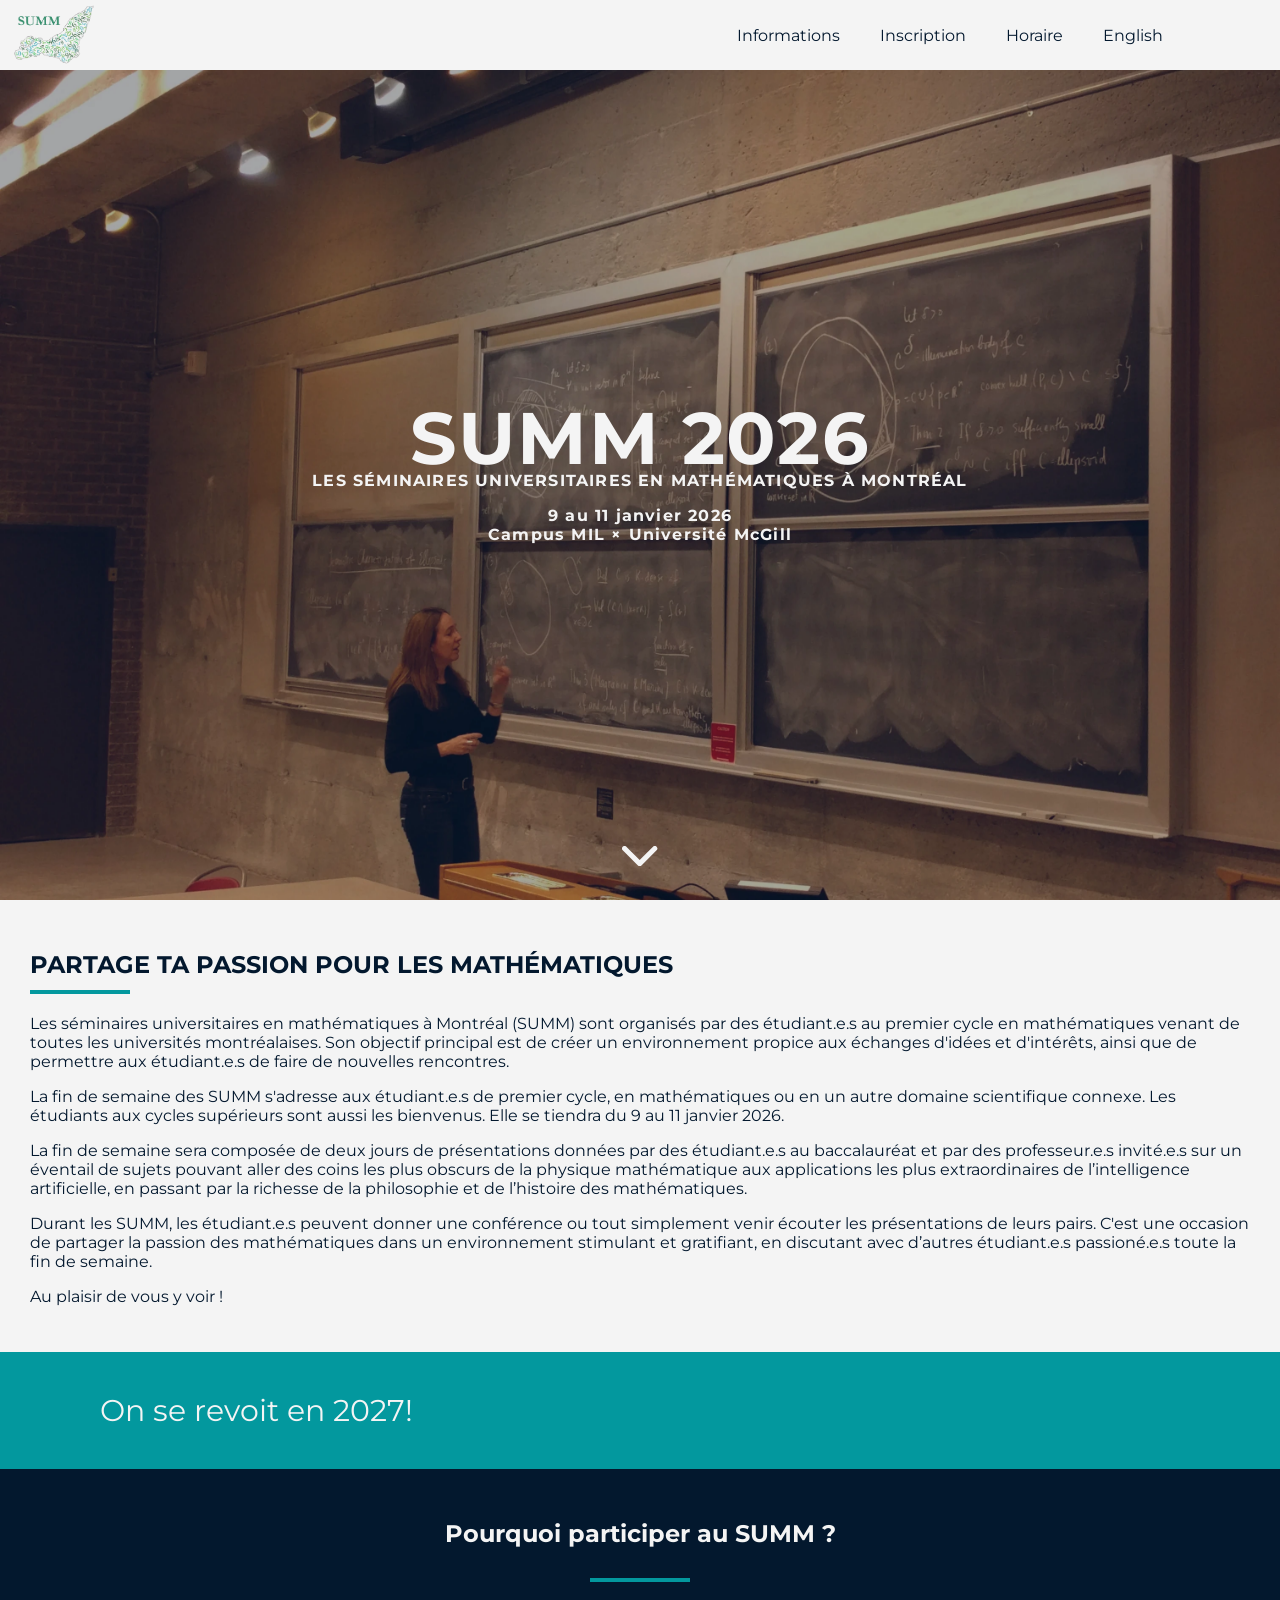
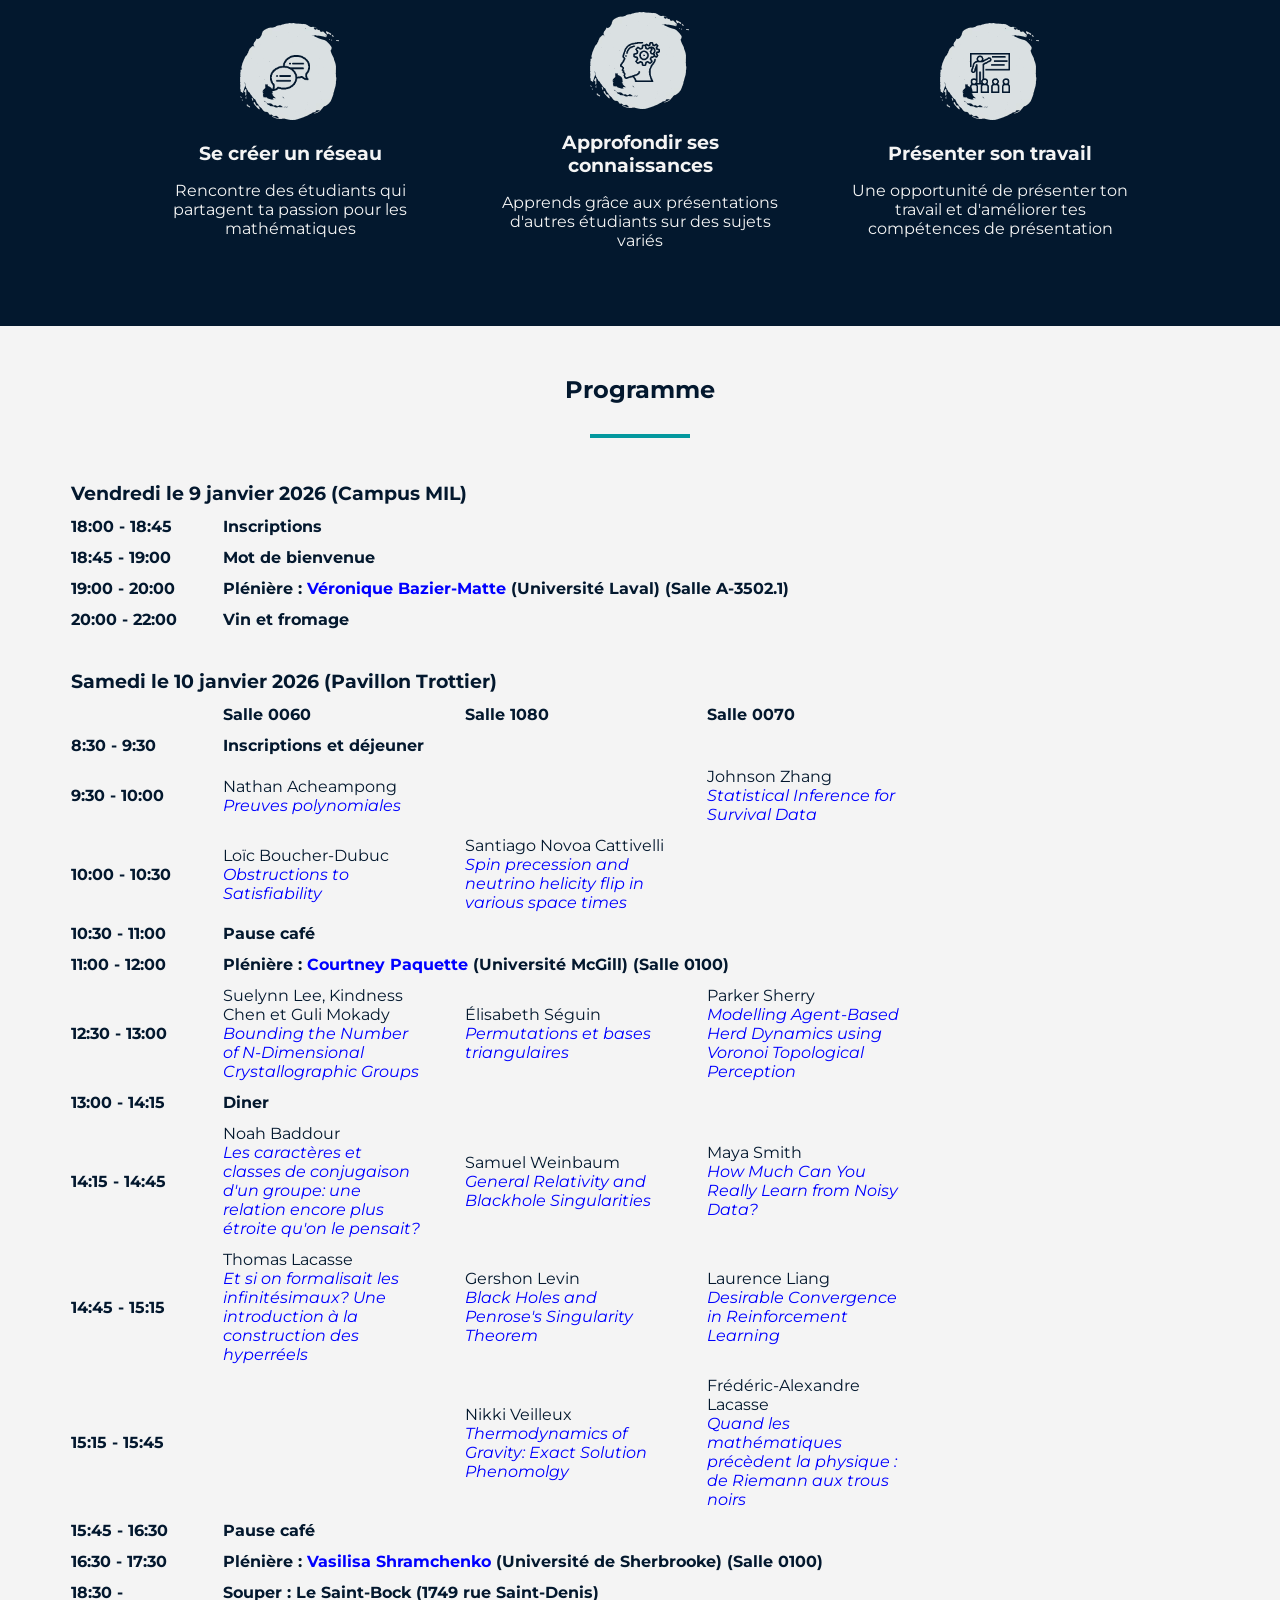
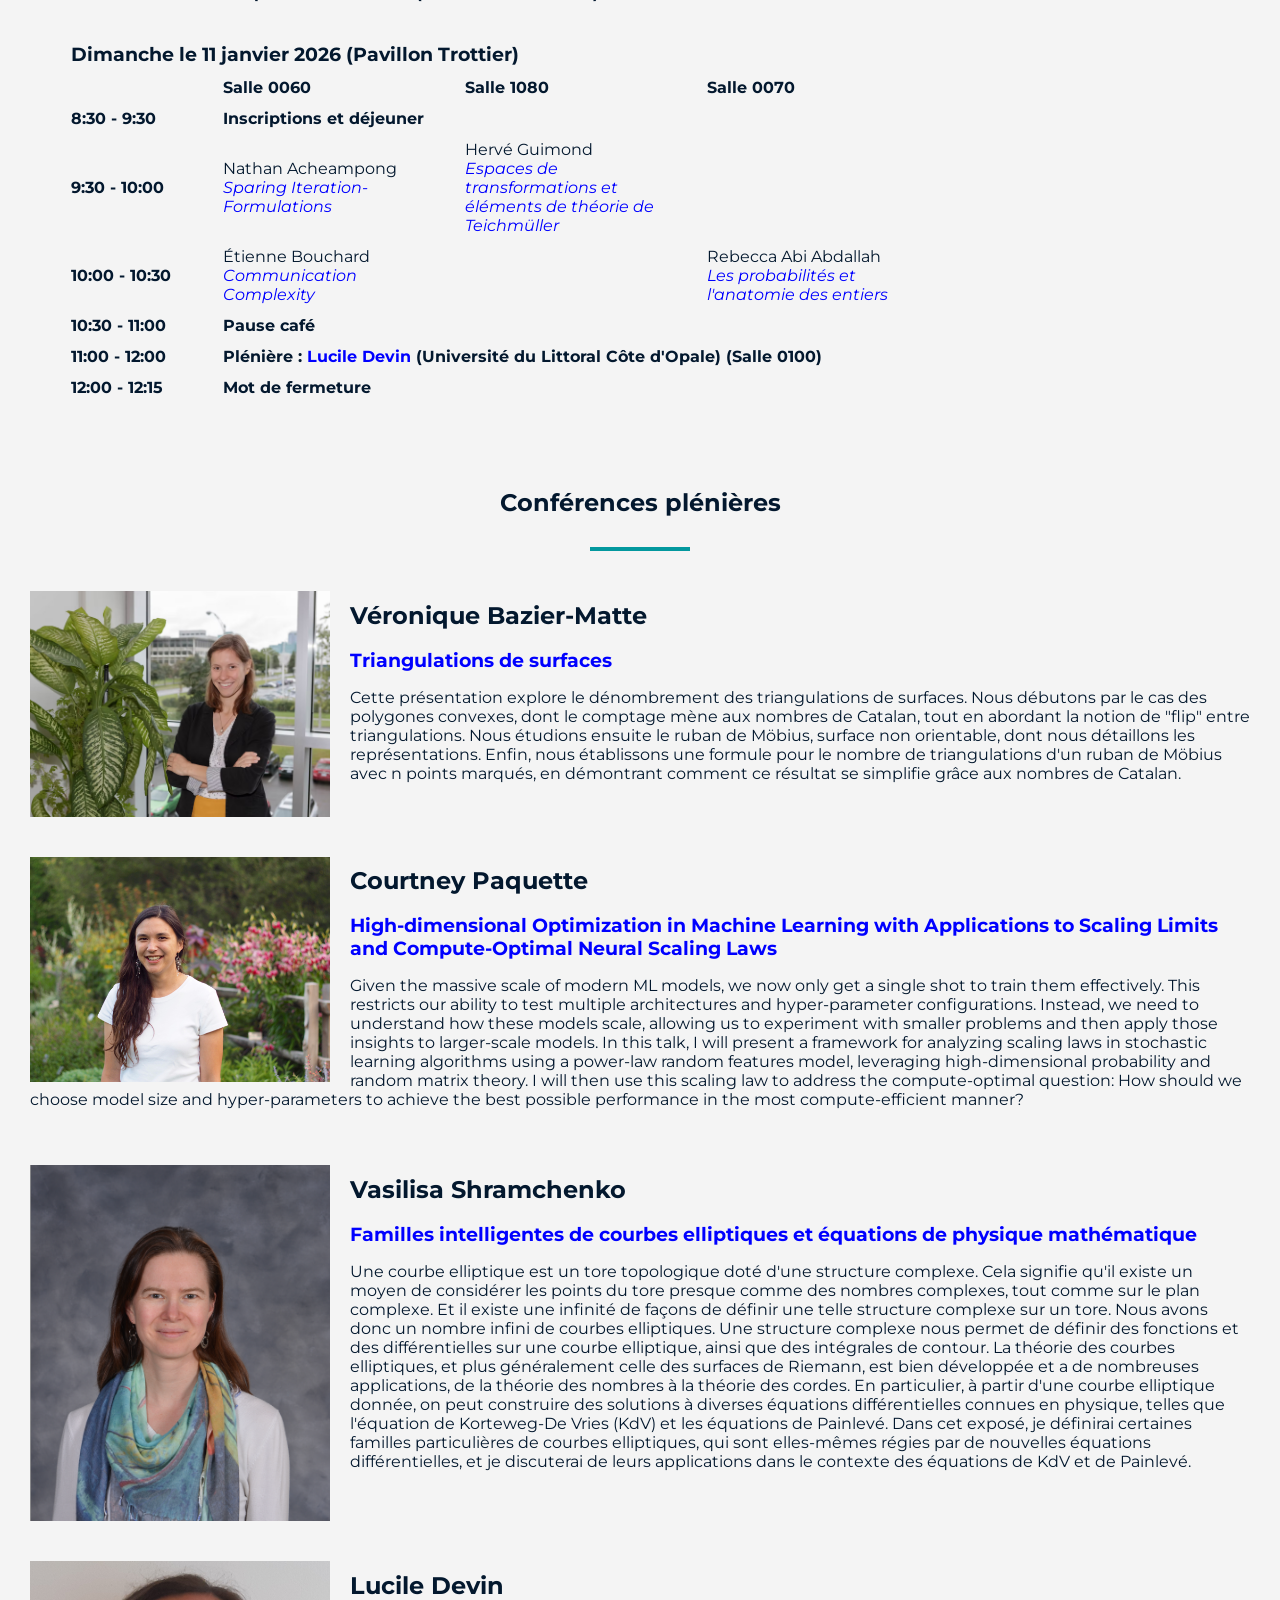
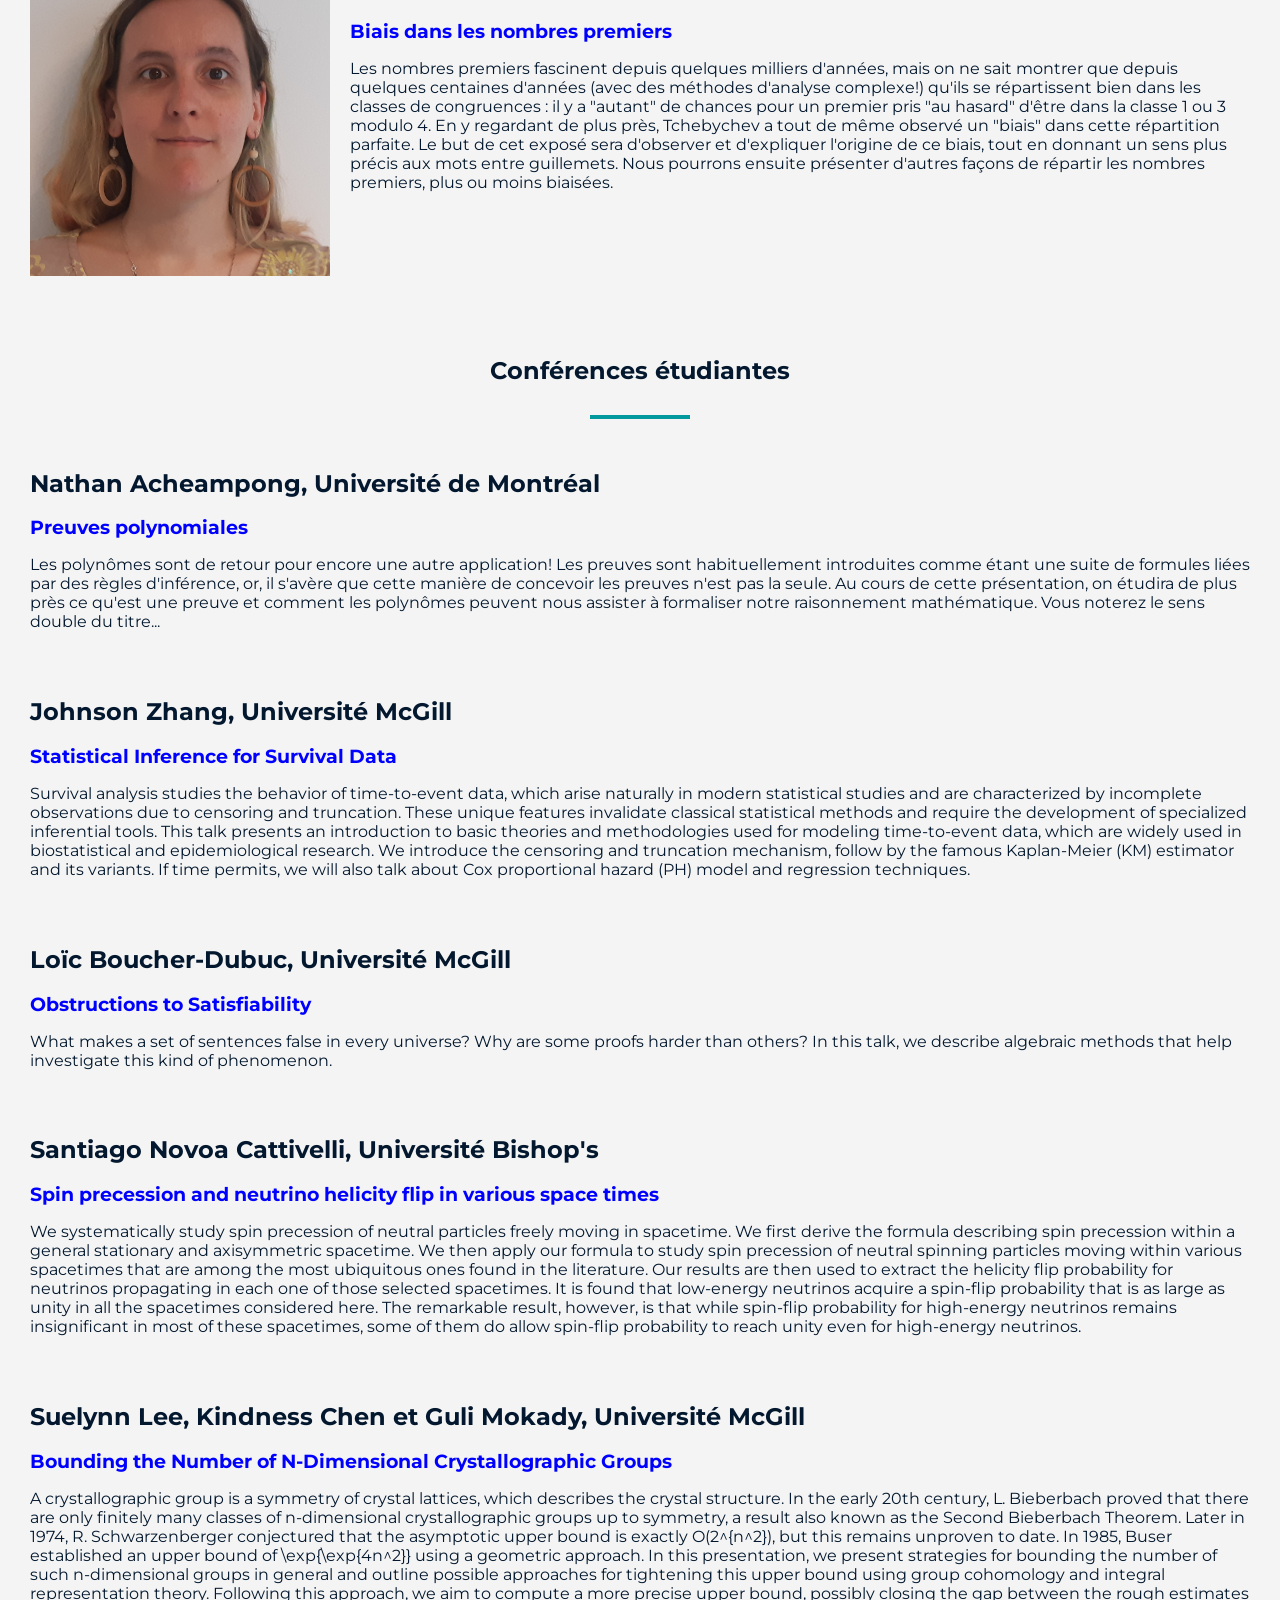
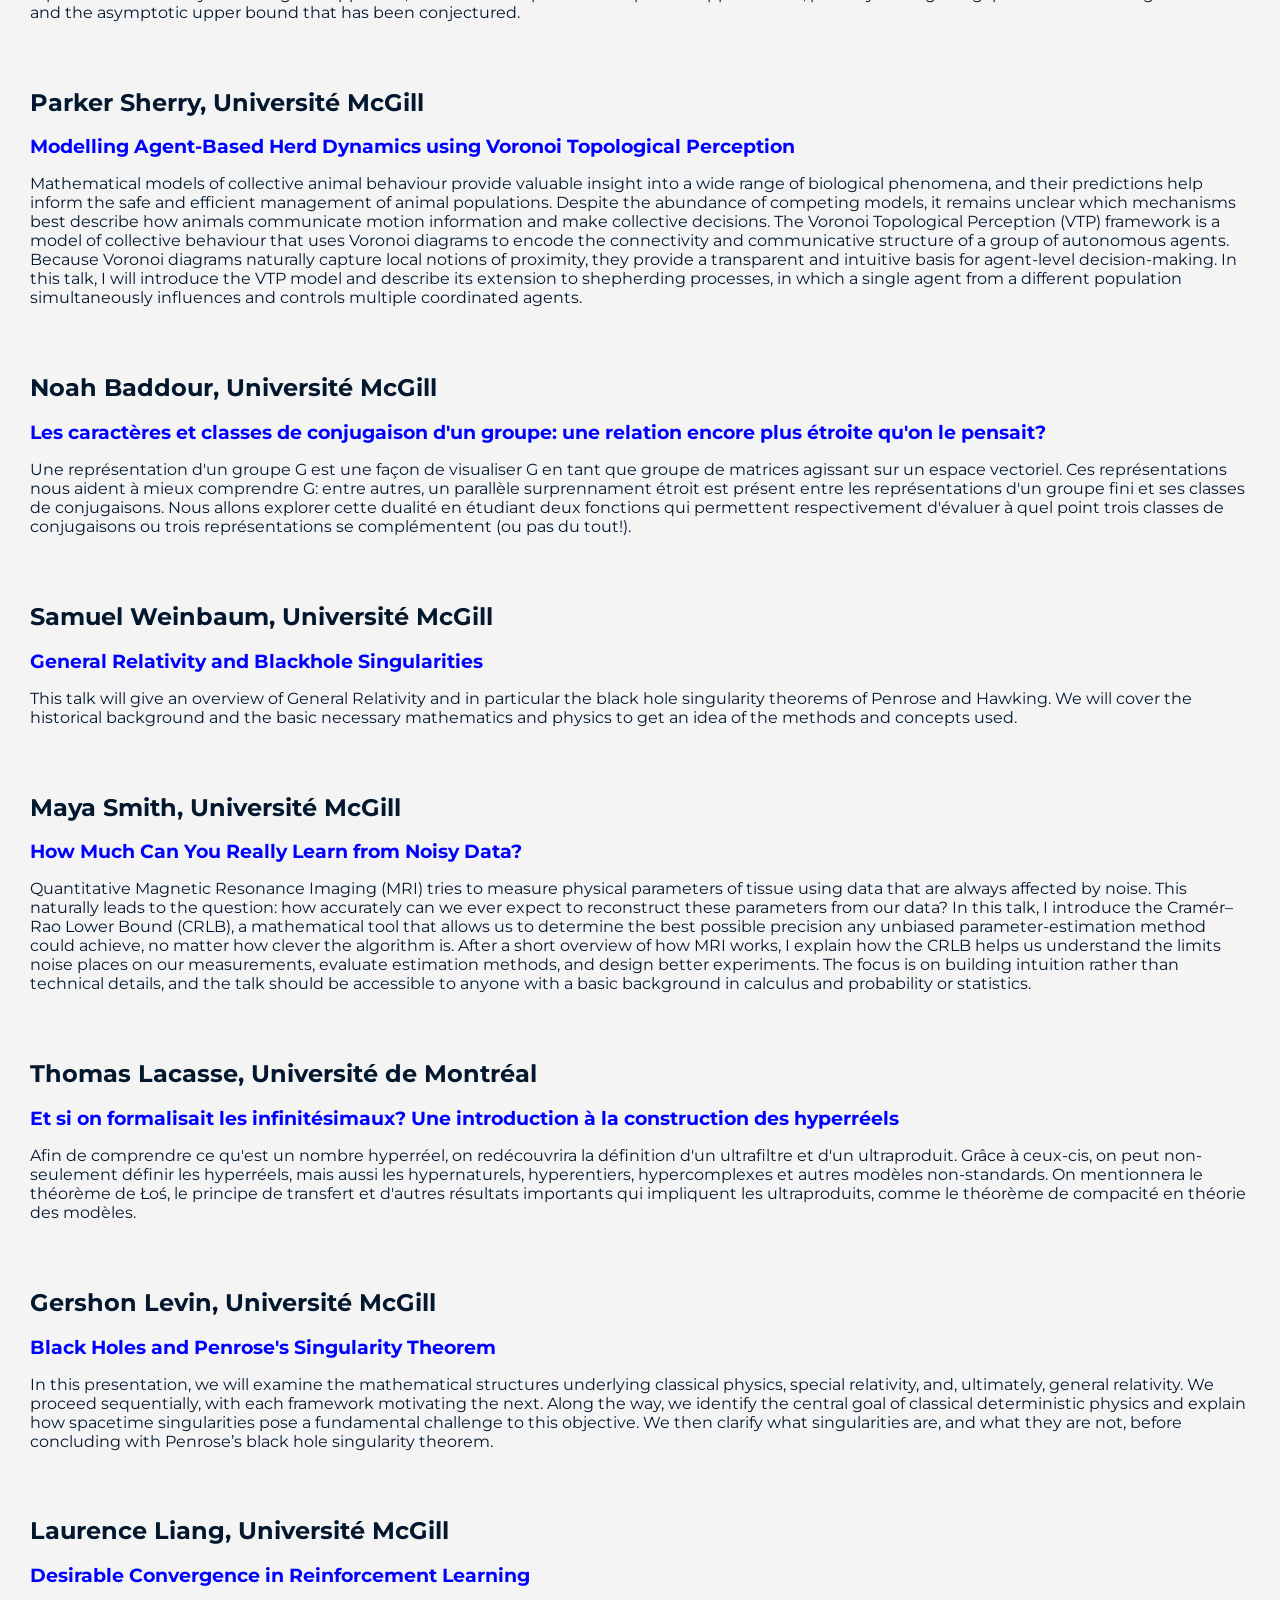
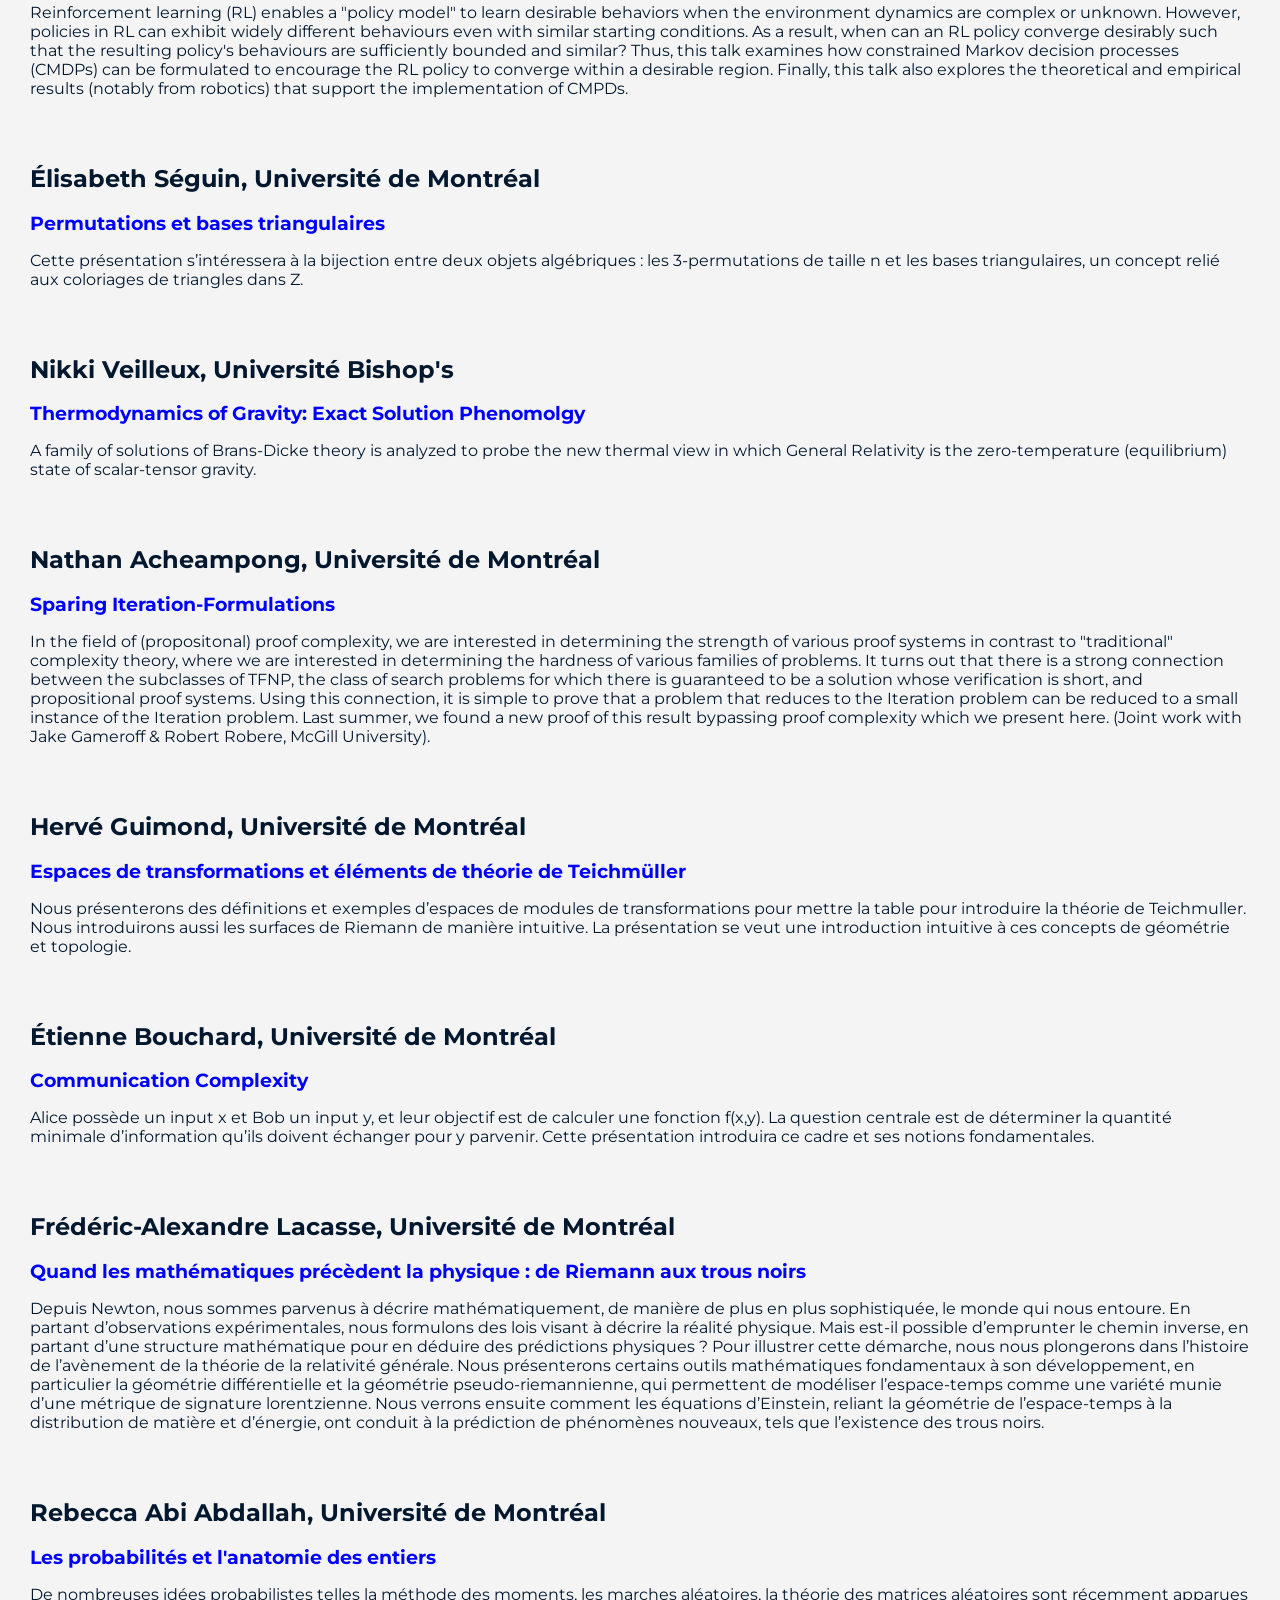
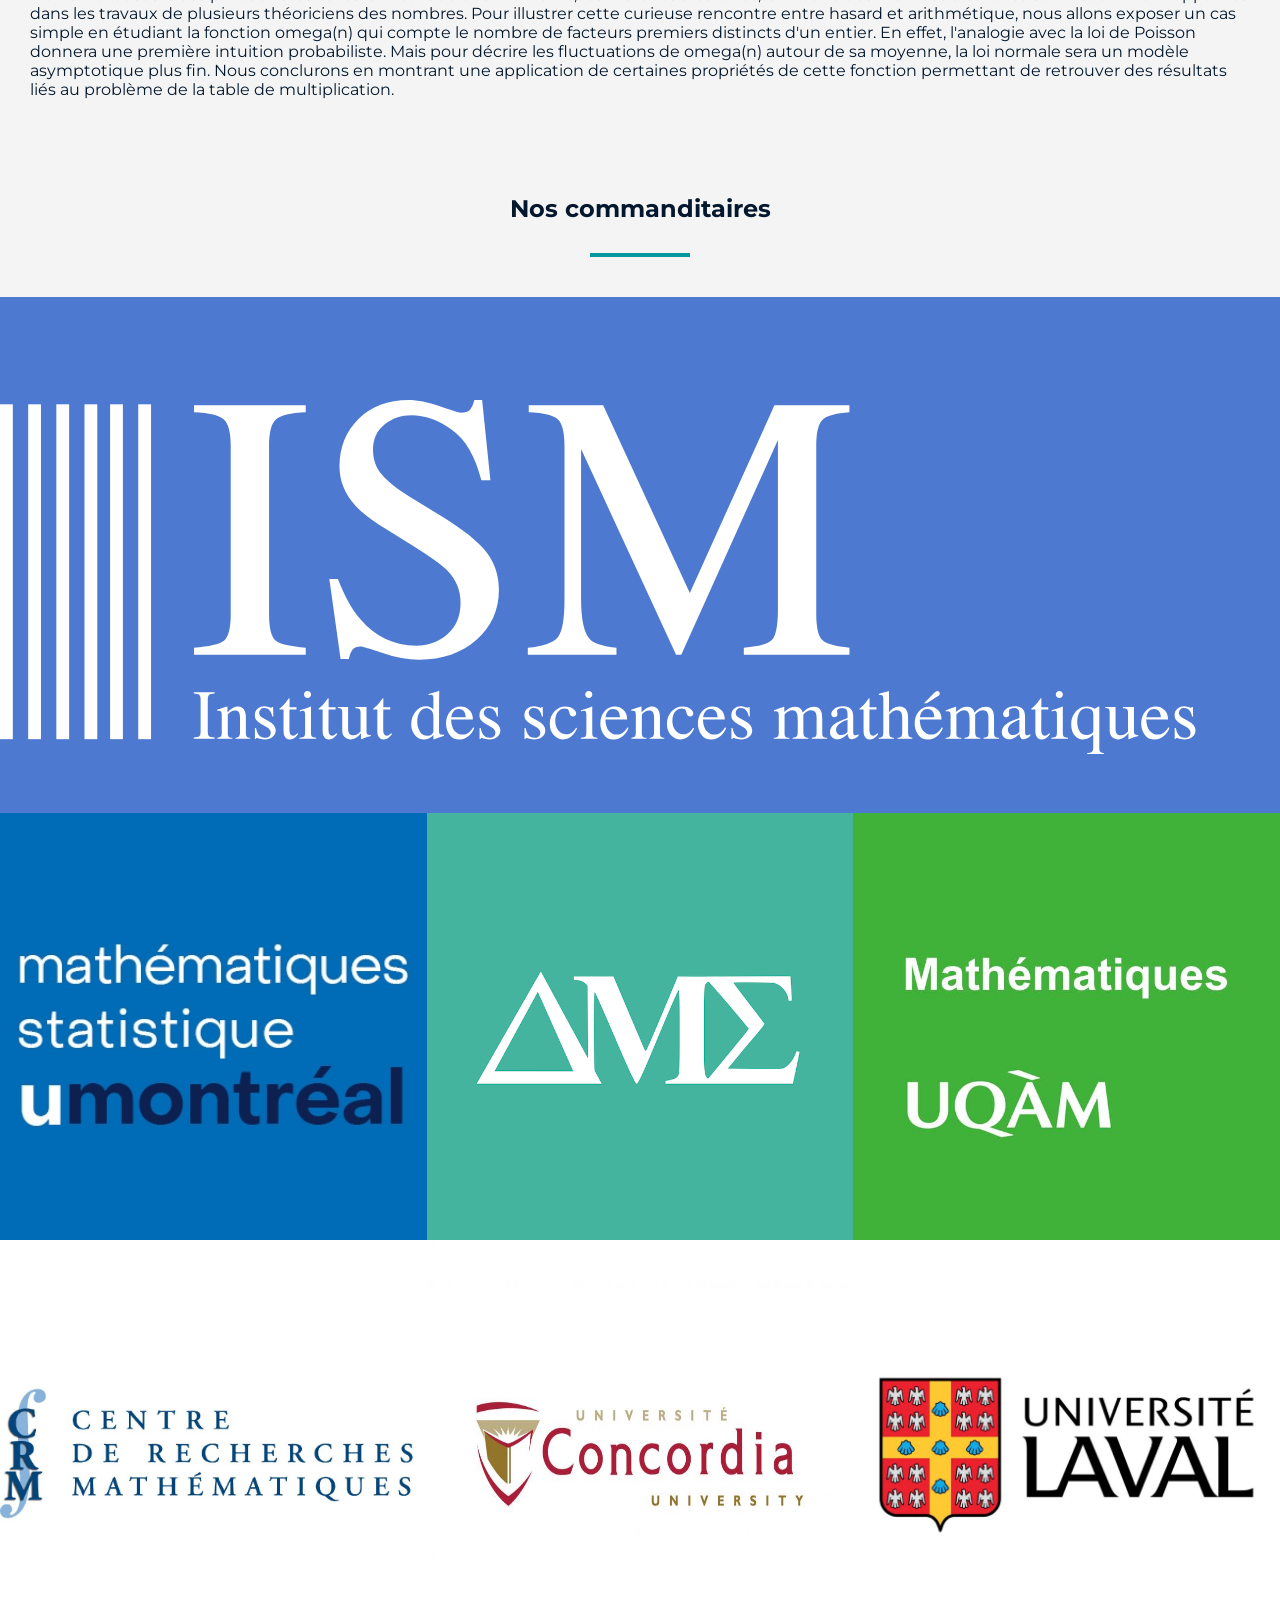
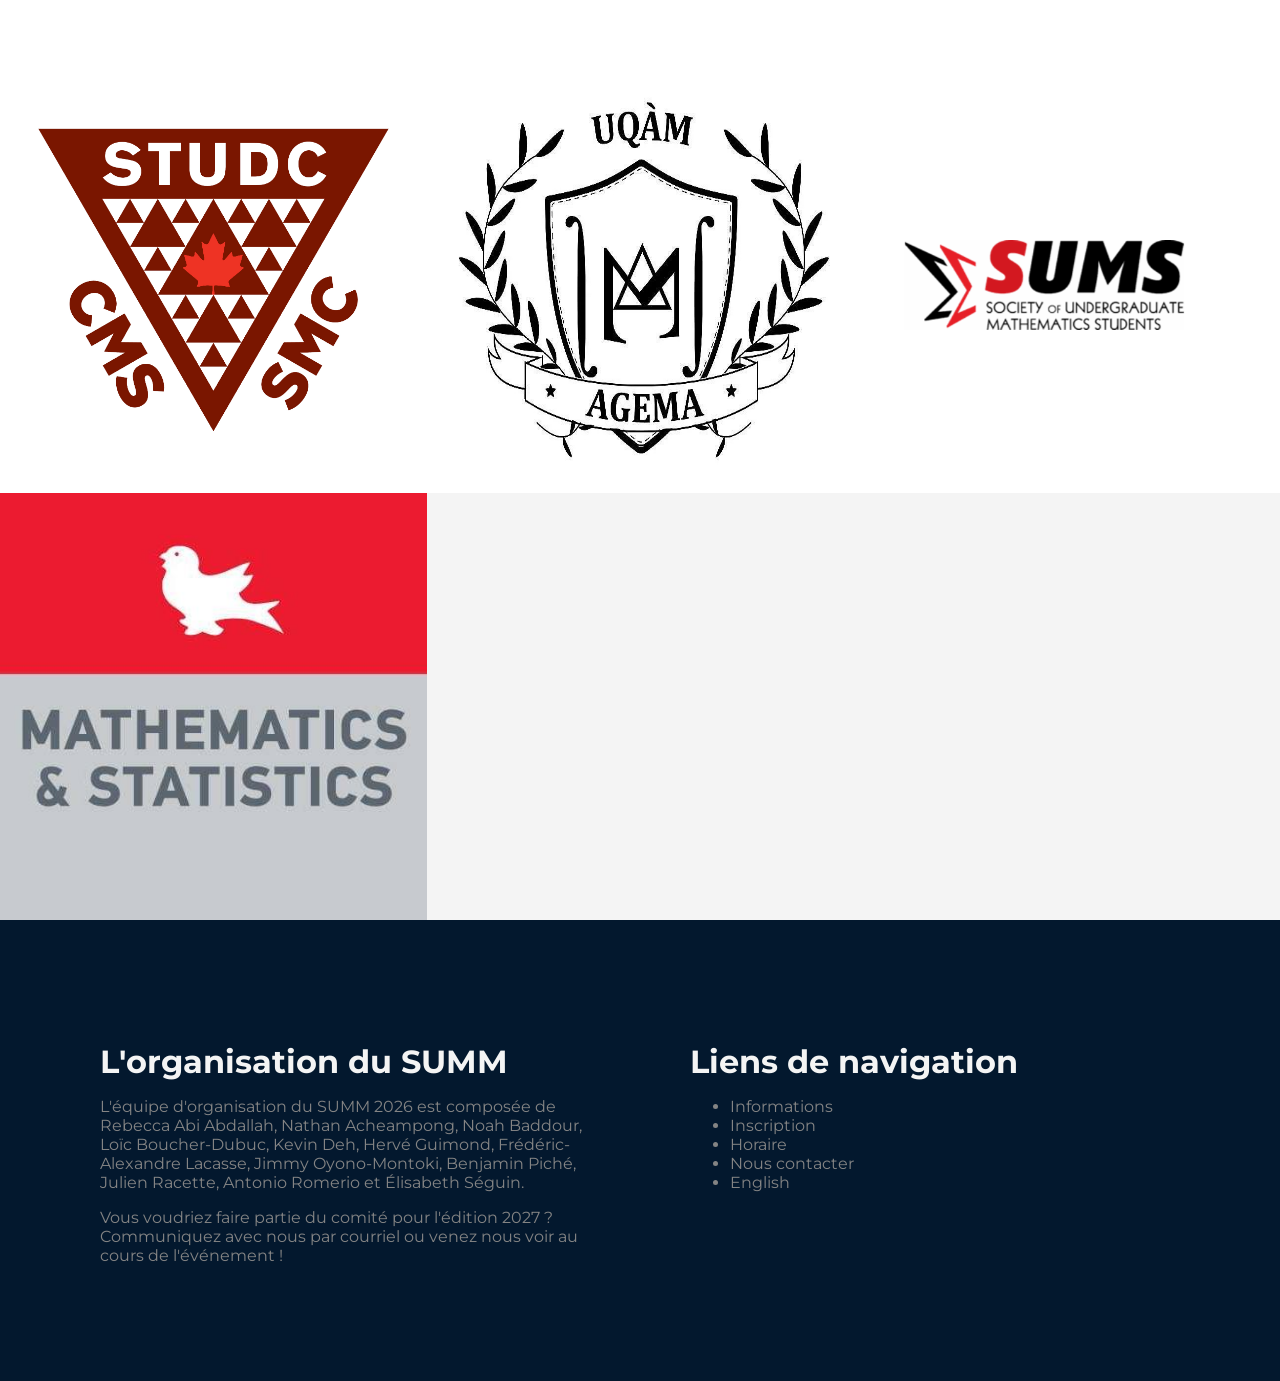
==== index.html @ 95d114aa "Update index.html" ====
<!DOCTYPE html>
<html lang="fr-CA">
  <head>
    <meta charset="utf-8">
    <link rel="stylesheet" href="css/normalize.css"/>
    <link rel="stylesheet" href="css/style.css"/>
    <title>SUMM 2026</title>
  </head>
  <body>
    <header class="flex flex-justify-end">
      <img id="logo" src="img/logo.webp">
      <nav class="flex flex-align-center flex-justify-center flex-1">
	<a href="#what">Informations</a>
        <a href="#reg">Inscription</a>
        <a href="#program">Horaire</a>
        <a href="en/index.html">English</a>
      </nav>
    </header>
    <main>
      <section id="hero" class="flex flex-col flex-justify-end align-center">
        <div class="flex flex-col flex-justify-center flex-grow-1">
          <h1 class="ft-huge mg-r-med mg-l-med">SUMM 2026</h1>
          <p class="subtitle allcaps mg-t-0 mg-r-med mg-l-med">
            Les séminaires universitaires en mathématiques à Montréal
          </p>
          <p class="mg-b-0">9 au 11 janvier 2026</p>
          <p class="mg-t-0">Campus MIL × Université McGill</p>
        </div>
        <a href="#what">
          <svg xmlns="http://www.w3.org/2000/svg"
            class="mg-b-med"
            width="35.317"
            height="20.193"
            viewBox="0 0 35.317 20.193">
            <path
              d="M23.852,25.352,37.206,11.988
              a2.513,2.513,0,0,1,3.565,0,2.545,2.545,0,0,1,0,3.575L25.64,30.7
              a2.519,2.519,0,0,1-3.48.074L6.924,15.573A2.524,2.524,0,0,1,10.488,12Z"
              transform="translate(-6.188 -11.246)"
              fill="#f4f4f4"/>
          </svg>
        </a>
      </section>
      <section id="what">
        <h2 class="allcaps">Partage ta passion pour les mathématiques</h2>
        <span class="title-decoration"></span>
        <div>
          <img class="float-l" src="">
          <p>

	    Les séminaires universitaires en mathématiques à Montréal (SUMM)
	    sont organisés par des étudiant.e.s au premier cycle en
	    mathématiques venant de toutes les universités montréalaises. Son
	    objectif principal est de créer un environnement propice aux
	    échanges d'idées et d'intérêts, ainsi que de permettre aux
	    étudiant.e.s de faire de nouvelles rencontres.

          </p>
          <p>

            La fin de semaine des SUMM s'adresse aux étudiant.e.s de premier
            cycle, en mathématiques ou en un autre domaine scientifique connexe.
	    Les étudiants aux cycles supérieurs sont aussi les bienvenus.
            Elle se tiendra du 9 au 11 janvier 2026.

          </p>
          <p>

            La fin de semaine sera composée de deux jours de
            présentations données par des étudiant.e.s au baccalauréat et par des
            professeur.e.s invité.e.s sur un éventail de sujets pouvant aller des
            coins les plus obscurs de la physique mathématique aux applications
            les plus extraordinaires de l’intelligence artificielle, en passant
            par la richesse de la philosophie et de l’histoire des mathématiques.

          </p>
          <p>
            Durant les SUMM, les étudiant.e.s peuvent donner une conférence ou
            tout simplement venir écouter les présentations de leurs pairs. C'est
            une occasion de partager la passion des mathématiques dans un
            environnement stimulant et gratifiant, en discutant avec d’autres
            étudiant.e.s passioné.e.s toute la fin de semaine.
          </p>
          <p>
            Au plaisir de vous y voir&nbsp;!
          </p>

	<!-- <div class="talkhead mg-t-med">
		<img src="img/udem_mil.jpg" 
     	alt="Une image du campus MIL"
			<div>
				<h2>Comment se rendre au Campus MIL à partir de la station Acadie:</h2>
				<p>Directions sous peu</p>
			</div>
		<img src="img/dirAcadie_MIL.png" 
     	alt="Une image du campus MIL"
		</div> -->

	<!-- <div class="talkhead mg-t-med">
		<img src="img/McGill_Trottier.png" 
     	alt="Une image du pavillon Trottier"
			<div>
				<h2>Comment se rendre au pavillon Trottier:</h2>
				<p>Directions sous peu</p>
			</div>
		</div> -->
			
	<!-- <h2>Comment se rendre au Campus MIL à partir de la station Acadie:</h2>
	<br>
	<img src="img/udem_mil.jpg" 
     alt="Une image du campus MIL" 
     style="display: block; margin: 20px auto; width: 80%; max-width: 400px; height: auto;">
	<img src="img/dirAcadie_MIL.png" 
     alt="Une image du campus MIL" 
     style="display: block; margin: 20px auto; width: 80%; max-width: 400px; height: auto;"> -->

	<!-- <h2>Comment se rendre au Campus MIL à partir de la station Acadie:</h2>
	<div class="directions-row">
  		<img src="img/dirAcadie_MIL.png" alt="Directions vers le campus MIL">
		<img src="img/udem_mil.jpg" alt="Une image du campus MIL">
	</div>
			<p>Le pavillon A est celui à votre droite. L'entrée est à l'autre extrémité de la passerelle.</p>
			<p>La salle A-3502.1 est au troisième étage. Prenez l'escalier à gauche au fond du couloir d'entrée.</p> -->
	<!-- <h2>Comment se rendre au pavillon Trottier à partir de la station McGill:</h2>
	<div class="directions-row">
		<img src="img/dirMcGill_Trottier.png" alt="Une image du campus MIL">
 		<img src="img/McGill_Trottier.png" alt="Directions vers le campus MIL">
	</div>
			<p>À partir de la station de métro: Suivre les indications vers la sortie Robert-Bourassa (un panneau est près du Second Cup) et prendre la sortie Robert-Bourassa/Président-Kennedy. Sortir par la porte Président-Kenndy et marcher dans la même direction - le pavillon sera à votre gauche.</p>
			<p>À partir de la station REM: Suivre les indications vers le métro et se référer aux instructions ci-dessus.</p>
			<p>Les salles 0060, 0070 et 0100 sont au sous-sol et la salle 1080 est au premier étage.</p> -->
		
        </div>
      </section>
      <div class="cta mg-none pd-r-huge pd-l-huge pd-b-big pd-t-big" id="reg">
        <p class="light-color mg-none">On se revoit en 2027!</p>
        <div>
          <!-- <a class="mg-r-med" target="blank" href="">
            S'inscrire en tant que conférencier.ière
          </a> -->
          <!-- <a target="blank" href="https://www.zeffy.com/fr-CA/ticketing/summ--2026">
            S'inscrire en tant que participant.e
          </a> -->
        </div>
      </div>
      <section class="flex flex-col flex-align-center" id="why">
        <h2>Pourquoi participer au SUMM&nbsp;?</h2>
        <span class="title-decoration mg-t-med mg-b-med"></span>
        <div class="mg-b-med flex flex-grow-1 flex-align-center flex-gap-med flex-wrap flex-justify-center">
          <div class="pastille">
            <div class="pastille-icon-container">
              <img class="pastille-icon" src="img/icon-conversation.png">
            </div>
            <h3>Se créer un réseau</h3>
            <p>
              Rencontre des étudiants qui partagent ta passion pour les
              mathématiques
            </p>
          </div>
          <div class="pastille">
            <div class="pastille-icon-container">
              <img class="pastille-icon" src="img/icon-thinking.png">
            </div>
            <h3>Approfondir ses connaissances</h3>
            <p>
              Apprends grâce aux présentations d'autres étudiants sur des sujets
              variés
            </p>
          </div>
          <div class="pastille">
            <div class="pastille-icon-container">
              <img class="pastille-icon" src="img/icon-presentation.png">
            </div>
            <h3>Présenter son travail</h3>
            <p>
              Une opportunité de présenter ton travail et d'améliorer tes
              compétences de présentation
            </p>
          </div>
        </div>
      </section>
<!--      <div class="cta mg-none pd-r-huge pd-l-huge pd-b-big pd-t-big" id="schedule">
        <p class="light-color mg-none">Horaire</p>
        <div>
          <a href="#who">
        	Conférences plénières
          </a>
          <a href="#student">
            	Conférences étudiantes
          </a>
        </div>
</div> -->
<!--      </section>
      <div class="cta mg-none pd-r-huge pd-l-huge pd-b-big pd-t-big" id="reg">
        <p class="light-color mg-none">Éditions récentes</p>
        <div>
          <a class="mg-r-med" target="blank" href="docs/2025/horaire.pdf">
            Édition 2024
          </a>
          <a target="blank" href="docs/2025/horaire.pdf">
            Édition 2025
          </a>
        </div>
      </div> -->
	<section id="program">
		<div style="text-align:center;">
    		<h2>Programme</h2>
        	<span class="title-decoration mg-t-med"></span>
		</div>
<table id="program_table">
    <tr>
        <th colspan="4">Vendredi le 9 janvier 2026 (Campus MIL)</th>
    </tr>
    <tr class="bold">
        <td class="header-cell">18:00 - 18:45</td>
        <td colspan="3">Inscriptions</td>
    </tr>
    <tr class="bold">
        <td class="header-cell">18:45 - 19:00</td>
        <td colspan="3">Mot de bienvenue</td>
    </tr>
    <tr class="bold" id="verb_1">
        <td class="header-cell">19:00 - 20:00</td>
	<td colspan="3">Plénière : <a href="#verb_2">Véronique Bazier-Matte</a> (Université Laval) (Salle A-3502.1)</td>
    </tr>
    <tr class="bold">
        <td class="header-cell">20:00 - 22:00</td>
        <td colspan="3">Vin et fromage</td>
    </tr>

    <tr>
        <th colspan="4">Samedi le 10 janvier 2026 (Pavillon Trottier)</th>
    </tr>
    <tr class="bold">
	<td></td>
	<td>Salle 0060</td>
	<td>Salle 1080</td>
	<td>Salle 0070</td>
    </tr>
    <tr class="bold">
        <td class="header-cell">8:30 - 9:30</td>
        <td colspan="3">Inscriptions et déjeuner</td>
    </tr>
    <tr>
        <td class="header-cell">9:30 - 10:00</td>
	<td id="nata_1">Nathan Acheampong<br><a href="#nata_2"><i>Preuves polynomiales</i></a></td>
	<td></td>
	<td id="johz_1">Johnson Zhang<br><a href="#johz_2"><i>Statistical Inference for Survival Data</i></a></td>
    </tr>
    <tr>
        <td class="header-cell">10:00 - 10:30</td>
	<td id="loib_1">Loïc Boucher-Dubuc<br><a href="#loib_2"><i>Obstructions to Satisfiability</i></a></td>
	<td id="sann_1">Santiago Novoa Cattivelli<br><a href="#sann_2"><i>Spin precession and neutrino helicity flip in various space times</i></a></td>
	<td></td>
    </tr>
    <tr class="bold">
        <td class="header-cell">10:30 - 11:00</td>
        <td colspan="3" class="break">Pause café</td>
    </tr>
    <tr class="bold" id="coup_1">
        <td class="header-cell">11:00 - 12:00</td>
	<td colspan="3">Plénière : <a href="#coup_2">Courtney Paquette</a> (Université McGill) (Salle 0100)</td>
    </tr>
    <tr>
        <td class="header-cell">12:30 - 13:00</td>
	<td id="skg_1">Suelynn Lee, Kindness Chen et Guli Mokady<br><a href="#skg_2"><i>Bounding the Number of N-Dimensional Crystallographic Groups</i></a></td>
	<td id="elis_1">Élisabeth Séguin<br><a href="#elis_2"><i>Permutations et bases triangulaires</i></a></td>
	<td id="pars_1">Parker Sherry<br><a href="#pars_2"><i>Modelling Agent-Based Herd Dynamics using Voronoi Topological Perception</i></a></td>
    </tr>
	    <tr class="bold">
        <td class="header-cell">13:00 - 14:15</td>
        <td colspan="3" class="break">Diner</td>
    </tr>
    <tr>
        <td class="header-cell">14:15 - 14:45</td>
	<td id="noab_1">Noah Baddour<br><a href="#noab_2"><i>Les caractères et classes de conjugaison d'un groupe: une relation encore plus étroite qu'on le pensait?</i></a></td>
	<td id="samw_1">Samuel Weinbaum<br><a href="#samw_2"><i>General Relativity and Blackhole Singularities</i></a></td>
	<td id="mays_1">Maya Smith<br><a href="#mays_2"><i>How Much Can You Really Learn from Noisy Data?</i></a></td>	
    </tr>
    <tr>
        <td class="header-cell">14:45 - 15:15</td>
	<td id="thol_1">Thomas Lacasse<br><a href="#thol_2"><i>Et si on formalisait les infinitésimaux? Une introduction à la construction des hyperréels</i></a></td>
	<td id="gerl_1">Gershon Levin<br><a href="#gerl_2"><i>Black Holes and Penrose's Singularity Theorem</i></a></td>
	<td id="laul_1">Laurence Liang<br><a href="#laul_2"><i>Desirable Convergence in Reinforcement Learning</i></a></td>
    </tr>
    <tr>
        <td class="header-cell">15:15 - 15:45</td>
	<td></td>
	<td id="nikv_1">Nikki Veilleux<br><a href="#nikv_2"><i>Thermodynamics of Gravity: Exact Solution Phenomolgy</i></a></td>
	<td id="frel_1">Frédéric-Alexandre Lacasse<br><a href="#frel_2"><i>Quand les mathématiques précèdent la physique : de Riemann aux trous noirs</i></a></td>
    </tr>
    <tr class="bold">
        <td class="header-cell">15:45 - 16:30</td>
        <td colspan="3" class="break">Pause café</td>
    </tr>
    <tr class="bold" id="vass_1">
        <td class="header-cell">16:30 - 17:30</td>
	<td colspan="3">Plénière : <a href="#vass_2">Vasilisa Shramchenko</a> (Université de Sherbrooke) (Salle 0100)</td>
    </tr>
    <tr class="bold">
        <td class="header-cell">18:30 - </td>
        <td colspan="3">Souper : Le Saint-Bock (1749 rue Saint-Denis)</td>
    </tr>

    <tr>
        <th colspan="4">Dimanche le 11 janvier 2026 (Pavillon Trottier)</th>
    </tr>
    <tr class="bold">
	<td></td>
	<td>Salle 0060</td>
	<td>Salle 1080</td>
	<td>Salle 0070</td>
    </tr>
    <tr class="bold">
        <td class="header-cell">8:30 - 9:30</td>
        <td colspan="3">Inscriptions et déjeuner</td>
    </tr>
    <tr>
        <td class="header-cell">9:30 - 10:00</td>
	<td id="nata_3">Nathan Acheampong<br><a href="#nata_4"><i>Sparing Iteration-Formulations</i></a></td>
	<td id="herg_1">Hervé Guimond<br><a href="#herg_2"><i>Espaces de transformations et éléments de théorie de Teichmüller</i></a></td>
	<td></td>
    </tr>
    <tr>
        <td class="header-cell">10:00 - 10:30</td>
	<td id="etib_1">Étienne Bouchard<br><a href="#etib_2"><i>Communication Complexity</i></a></td>
	<td></td>
	<td id="reba_1">Rebecca Abi Abdallah<br><a href="#reba_2"><i>Les probabilités et l'anatomie des entiers</i></a></td>
    </tr>
    <tr class="bold">
        <td class="header-cell">10:30 - 11:00</td>
        <td colspan="3" class="break">Pause café</td>
    </tr>
    <tr class="bold" id="lucd_1">
        <td class="header-cell">11:00 - 12:00</td>
	<td colspan="3">Plénière : <a href="#lucd_2">Lucile Devin</a> (Université du Littoral Côte d'Opale) (Salle 0100)</td>
    </tr>
    <tr class="bold">
        <td class="header-cell">12:00 - 12:15</td>
        <td colspan="3" class="break">Mot de fermeture</td>
    </tr>
</table>
<!--    		<img src="docs/2025/Horaire_png.png" alt="Horaire PDF" class="mg-t-med"
	style="display: block; margin: 20px auto; width: 60%; max-width: 4000px; height: auto;"> -->
	</section>
	    
      <section class="flex flex-col flex-align-center" id="who">
        <h2>Conférences plénières</h2>
        <span class="title-decoration mg-t-med"></span>
        <div class="talkhead mg-t-med" id="verb_2">
          <img src="img/people/V_Bazier-Matte.jpg">
	  <p><strong></strong></p>
          <h2>Véronique Bazier-Matte</h2>
	  <h3><a href="#verb_1">Triangulations de surfaces</a></h3>
          <p>Cette présentation explore le dénombrement des triangulations de surfaces. Nous débutons par le cas des polygones convexes, dont le comptage mène aux nombres de Catalan, tout en abordant la notion de "flip" entre triangulations. Nous étudions ensuite le ruban de Möbius, surface non orientable, dont nous détaillons les représentations. Enfin, nous établissons une formule pour le nombre de triangulations d'un ruban de Möbius avec n points marqués, en démontrant comment ce résultat se simplifie grâce aux nombres de Catalan.
	  </p>
        </div>
        <div class="talkhead mg-t-med" id="coup_2">
          <img src="img/people/C_Paquette.jpg">
          <p><strong></strong></p>
          <h2>Courtney Paquette</h2>
          <h3>
		  <a href="#coup_1">High-dimensional Optimization in Machine Learning with Applications to Scaling Limits and Compute-Optimal Neural Scaling Laws</a>
	  </h3>
          <p>Given the massive scale of modern ML models, we now only get a single shot to train them effectively. This restricts our ability to test multiple architectures and hyper-parameter configurations. Instead, we need to understand how these models scale, allowing us to experiment with smaller problems and then apply those insights to larger-scale models. In this talk, I will present a framework for analyzing scaling laws in stochastic learning algorithms using a power-law random features model, leveraging high-dimensional probability and random matrix theory. I will then use this scaling law to address the compute-optimal question: How should we choose model size and hyper-parameters to achieve the best possible performance in the most compute-efficient manner?
	  </p>
        </div>
        <div class="talkhead mg-t-med" id="vass_2">
          <img src="img/people/V_Shramchenko.png">
	  <p><strong></strong></p>
          <h2>Vasilisa Shramchenko</h2>
          <h3><a href="#vass_1">Familles intelligentes de courbes elliptiques et équations de physique mathématique</a></h3>
	  <p>Une courbe elliptique est un tore topologique doté d'une structure complexe. Cela signifie qu'il existe un moyen de considérer les points du tore presque comme des nombres complexes, tout comme sur le plan complexe. Et il existe une infinité de façons de définir une telle structure complexe sur un tore. Nous avons donc un nombre infini de courbes elliptiques. Une structure complexe nous permet de définir des fonctions et des différentielles sur une courbe elliptique, ainsi que des intégrales de contour. La théorie des courbes elliptiques, et plus généralement celle des surfaces de Riemann, est bien développée et a de nombreuses applications, de la théorie des nombres à la théorie des cordes. En particulier, à partir d'une courbe elliptique donnée, on peut construire des solutions à diverses équations différentielles connues en physique, telles que l'équation de Korteweg-De Vries (KdV) et les équations de Painlevé. Dans cet exposé, je définirai certaines familles particulières de courbes elliptiques, qui sont elles-mêmes régies par de nouvelles équations différentielles, et je discuterai de leurs applications dans le contexte des équations de KdV et de Painlevé.

	  </p>
        </div>
		<div class="talkhead mg-t-med" id="lucd_2">
          <img src="img/people/L_Devin.jpg">
	  <p><strong></strong></p>
          <h2>Lucile Devin<h2>
			  <h3><a href="#lucd_1">Biais dans les nombres premiers</a></h3>
          <p>Les nombres premiers fascinent depuis quelques milliers d'années, mais on ne sait montrer que depuis quelques centaines d'années (avec des méthodes d'analyse complexe!) qu'ils se répartissent bien dans les classes de congruences : il y a "autant" de chances pour un premier pris "au hasard" d'être dans la classe 1 ou 3 modulo 4. En y regardant de plus près, Tchebychev a tout de même observé un "biais" dans cette répartition parfaite. Le but de cet exposé sera d'observer et d'expliquer l'origine de ce biais, tout en donnant un sens plus précis aux mots entre guillemets. Nous pourrons ensuite présenter d'autres façons de répartir les nombres premiers, plus ou moins biaisées.
	  </p>
	</div>
      </section>
		  
	 <section class="flex flex-col flex-align-center" id="student">
		<h2>Conférences étudiantes</h2>
		<span class="title-decoration mg-t-med"></span>
		<div class="talkhead mg-t-med" id="nata_2">
			<p><strong></strong></p>
			<h2>Nathan Acheampong, Université de Montréal</h2>
			<h3><a href="#nata_1">Preuves polynomiales</a></h3>
			<p>
				Les polynômes sont de retour pour encore une autre application! Les preuves sont habituellement introduites comme étant une suite de formules liées par des règles d'inférence, or, il s'avère que cette manière de concevoir les preuves n'est pas la seule. Au cours de cette présentation, on étudira de plus près ce qu'est une preuve et comment les polynômes peuvent nous assister à formaliser notre raisonnement mathématique. Vous noterez le sens double du titre... 
			</p>
		</div>
		<div class="talkhead mg-t-med" id="johz_2">
			<p><strong></strong></p>
			<h2>Johnson Zhang, Université McGill</h2>
			<h3><a href="#johz_1">Statistical Inference for Survival Data</a></h3>
			<p>
				Survival analysis studies the behavior of time-to-event data, which arise naturally in modern statistical studies and are characterized by incomplete observations due to censoring and truncation. These unique features invalidate classical statistical methods and require the development of specialized inferential tools. This talk presents an introduction to basic theories and methodologies used for modeling time-to-event data, which are widely used in biostatistical and epidemiological research. We introduce the censoring and truncation mechanism, follow by the famous Kaplan-Meier (KM) estimator and its variants. If time permits, we will also talk about Cox proportional hazard (PH) model and regression techniques.
			</p>
		</div>
		<div class="talkhead mg-t-med" id="loib_2">
			<p><strong></strong></p>
			<h2>Loïc Boucher-Dubuc, Université McGill</h2>
			<h3><a href="#loib_1">Obstructions to Satisfiability</a></h3>
			<p>
				What makes a set of sentences false in every universe? Why are some proofs harder than others? In this talk, we describe algebraic methods that help investigate this kind of phenomenon.
			</p>
		</div>
		<div class="talkhead mg-t-med" id="sann_2">
			<p><strong></strong></p>
			<h2>Santiago Novoa Cattivelli, Université Bishop's</h2>
			<h3><a href="#sann_1">Spin precession and neutrino helicity flip in various space times</a></h3>
			<p>
				We systematically study spin precession of neutral particles freely moving in spacetime. We first derive
the formula describing spin precession within a general stationary and axisymmetric spacetime. We then apply our formula to study spin precession of neutral spinning particles moving within various spacetimes that are among the most ubiquitous ones found in the literature. Our results are then used to extract the helicity flip probability for neutrinos propagating in each one of those selected spacetimes. It is found that low-energy neutrinos acquire a spin-flip probability that is as large as unity in all the spacetimes considered here. The remarkable result, however, is that while spin-flip probability for high-energy neutrinos remains
insignificant in most of these spacetimes, some of them do allow spin-flip probability to reach unity even for high-energy neutrinos.
			</p>
		</div>
		<div class="talkhead mg-t-med" id="skg_2">
			<p><strong></strong></p>
			<h2>Suelynn Lee, Kindness Chen et Guli Mokady, Université McGill</h2>
			<h3><a href="#skg_1">Bounding the Number of N-Dimensional Crystallographic Groups</a></h3>
			<p>
				A crystallographic group is a symmetry of crystal lattices, which describes the crystal structure. In the early 20th century, L. Bieberbach proved that there are only finitely many classes of n-dimensional crystallographic groups up to symmetry, a result also known as the Second Bieberbach Theorem. Later in 1974, R. Schwarzenberger conjectured that the asymptotic upper bound is exactly O(2^{n^2}), but this remains unproven to date. In 1985, Buser established an upper bound of \exp{\exp{4n^2}} using a geometric approach. In this presentation, we present strategies for bounding the number of such n-dimensional groups in general and outline possible approaches for tightening this upper bound using group cohomology and integral representation theory. Following this approach, we aim to compute a more precise upper bound, possibly closing the gap between the rough estimates and the asymptotic upper bound that has been conjectured.
			</p>
		</div>
		<div class="talkhead mg-t-med" id="pars_2">
			<p><strong></strong></p>
			<h2>Parker Sherry, Université McGill</h2>
			<h3><a href="#pars_1">Modelling Agent-Based Herd Dynamics using Voronoi Topological Perception</a></h3>
			<p>
				Mathematical models of collective animal behaviour provide valuable insight into a wide range of biological phenomena, and their predictions help inform the safe and efficient management of animal populations. Despite the abundance of competing models, it remains unclear which mechanisms best describe how animals communicate motion information and make collective decisions. The Voronoi Topological Perception (VTP) framework is a model of collective behaviour that uses Voronoi diagrams to encode the connectivity and communicative structure of a group of autonomous agents. Because Voronoi diagrams naturally capture local notions of proximity, they provide a transparent and intuitive basis for agent-level decision-making. In this talk, I will introduce the VTP model and describe its extension to shepherding processes, in which a single agent from a different population simultaneously influences and controls multiple coordinated agents.
			</p>
		</div>
		<div class="talkhead mg-t-med" id="noab_2">
			<p><strong></strong></p>
			<h2>Noah Baddour, Université McGill</h2>
			<h3><a href="#noab_1">Les caractères et classes de conjugaison d'un groupe: une relation encore plus étroite qu'on le pensait?</a></h3>
			<p>
				Une représentation d'un groupe G est une façon de visualiser G en tant que groupe de matrices agissant sur un espace vectoriel. Ces représentations nous aident à mieux comprendre G: entre autres, un parallèle surprennament étroit est présent entre les représentations d'un groupe fini et ses classes de conjugaisons. Nous allons explorer cette dualité en étudiant deux fonctions qui permettent respectivement d'évaluer à quel point trois classes de conjugaisons ou trois représentations se complémentent (ou pas du tout!). 
			</p>
		</div>
		<div class="talkhead mg-t-med" id="samw_2">
			<p><strong></strong></p>
			<h2>Samuel Weinbaum, Université McGill</h2>
			<h3><a href="#samw_1">General Relativity and Blackhole Singularities</a></h3>
			<p>
				This talk will give an overview of General Relativity and in particular the black hole singularity theorems of Penrose and Hawking. We will cover the historical background and the basic necessary mathematics and physics to get an idea of the methods and concepts used.
			</p>
		</div>
		<div class="talkhead mg-t-med" id="mays_2">
			<p><strong></strong></p>
			<h2>Maya Smith, Université McGill</h2>
			<h3><a href="#mays_1">How Much Can You Really Learn from Noisy Data?</a></h3>
			<p>
				 Quantitative Magnetic Resonance Imaging (MRI) tries to measure physical parameters of tissue using data that are always affected by noise. This naturally leads to the question: how accurately can we ever expect to reconstruct these parameters from our data? In this talk, I introduce the Cramér–Rao Lower Bound (CRLB), a mathematical tool that allows us to determine the best possible precision any unbiased parameter-estimation method could achieve, no matter how clever the algorithm is. After a short overview of how MRI works, I explain how the CRLB helps us understand the limits noise places on our measurements, evaluate estimation methods, and design better experiments. The focus is on building intuition rather than technical details, and the talk should be accessible to anyone with a basic background in calculus and probability or statistics.
			</p>
		</div>
		<div class="talkhead mg-t-med" id="thol_2">
			<p><strong></strong></p>
			<h2>Thomas Lacasse, Université de Montréal</h2>
			<h3><a href="#thol_1">Et si on formalisait les infinitésimaux? Une introduction à la construction des hyperréels</a></h3>
			<p>
				Afin de comprendre ce qu'est un nombre hyperréel, on redécouvrira la définition d'un ultrafiltre et d'un ultraproduit. Grâce à ceux-cis, on peut non-seulement définir les hyperréels, mais aussi les hypernaturels, hyperentiers, hypercomplexes et autres modèles non-standards. On mentionnera le théorème de Łoś, le principe de transfert et d'autres résultats importants qui impliquent les ultraproduits, comme le théorème de compacité en théorie des modèles.
			</p>
		</div>
		<div class="talkhead mg-t-med" id="gerl_2">
			<p><strong></strong></p>
			<h2>Gershon Levin, Université McGill</h2>
			<h3><a href="#gerl_1">Black Holes and Penrose's Singularity Theorem</a></h3>
			<p>
				In this presentation, we will examine the mathematical structures underlying classical physics, special relativity, and, ultimately, general relativity. We proceed sequentially, with each framework motivating the next. Along the way, we identify the central goal of classical deterministic physics and explain how spacetime singularities pose a fundamental challenge to this objective. We then clarify what singularities are, and what they are not, before concluding with Penrose’s black hole singularity theorem.
			</p>
		</div>
		<div class="talkhead mg-t-med" id="laul_2">
			<p><strong></strong></p>
			<h2>Laurence Liang, Université McGill</h2>
			<h3><a href="#laul_1">Desirable Convergence in Reinforcement Learning</a></h3>
			<p>
				Reinforcement learning (RL) enables a "policy model" to learn desirable behaviors when the environment dynamics are complex or unknown. However, policies in RL can exhibit widely different behaviours even with similar starting conditions. As a result, when can an RL policy converge desirably such that the resulting policy's behaviours are sufficiently bounded and similar? Thus, this talk examines how constrained Markov decision processes (CMDPs) can be formulated to encourage the RL policy to converge within a desirable region. Finally, this talk also explores the theoretical and empirical results (notably from robotics) that support the implementation of CMPDs.
			</p>
		</div>
		<div class="talkhead mg-t-med" id="elis_2">
			<p><strong></strong></p>
			<h2>Élisabeth Séguin, Université de Montréal</h2>
			<h3><a href="#elis_1">Permutations et bases triangulaires</a></h3>
			<p>
				Cette présentation s’intéressera à la bijection entre deux objets algébriques : les 3-permutations de taille n et les bases triangulaires, un concept relié aux coloriages de triangles dans Z.
			</p>
		</div>
		<div class="talkhead mg-t-med" id="nikv_2">
			<p><strong></strong></p>
			<h2>Nikki Veilleux, Université Bishop's</h2>
			<h3><a href="#nikv_1">Thermodynamics of Gravity: Exact Solution Phenomolgy</a></h3>
			<p>
				A family of solutions of Brans-Dicke theory is analyzed to probe the new thermal view in which General Relativity is the zero-temperature (equilibrium) state of scalar-tensor gravity. 
			</p>
		</div>
		<div class="talkhead mg-t-med" id="nata_4">
			<p><strong></strong></p>
			<h2>Nathan Acheampong, Université de Montréal</h2>
			<h3><a href="#nata_3">Sparing Iteration-Formulations</a></h3>
			<p>
				In the field of (propositonal) proof complexity, we are interested in determining the strength of various proof systems in contrast to "traditional" complexity theory, where we are interested in determining the hardness of various families of problems. It turns out that there is a strong connection between the subclasses of TFNP, the class of search problems for which there is guaranteed to be a solution whose verification is short, and propositional proof systems. Using this connection, it is simple to prove that a problem that reduces to the Iteration problem can be reduced to a small instance of the Iteration problem. Last summer, we found a new proof of this result bypassing proof complexity which we present here. (Joint work with Jake Gameroff & Robert Robere, McGill University).
			</p>
		</div>
		<div class="talkhead mg-t-med" id="herg_2">
			<p><strong></strong></p>
			<h2>Hervé Guimond, Université de Montréal</h2>
			<h3><a href="#herg_1">Espaces de transformations et éléments de théorie de Teichmüller</a></h3>
			<p>
				Nous présenterons des définitions et exemples d’espaces de modules de transformations pour mettre la table pour introduire la théorie de Teichmuller. Nous introduirons aussi les surfaces de Riemann de manière intuitive. La présentation se veut une introduction intuitive à ces concepts de géométrie et topologie.
			</p>
		</div>
		<div class="talkhead mg-t-med" id="etib_2">
			<p><strong></strong></p>
			<h2>Étienne Bouchard, Université de Montréal</h2>
			<h3><a href="#etib_1">Communication Complexity</a></h3>
			<p>
				Alice possède un input x et Bob un input y, et leur objectif est de calculer une fonction f(x,y). La question centrale est de déterminer la quantité minimale d’information qu’ils doivent échanger pour y parvenir. Cette présentation introduira ce cadre et ses notions fondamentales.
			</p>
		</div>
		<div class="talkhead mg-t-med" id="frel_2">
			<p><strong></strong></p>
			<h2>Frédéric-Alexandre Lacasse, Université de Montréal</h2>
			<h3><a href="#frel_1">Quand les mathématiques précèdent la physique : de Riemann aux trous noirs</a></h3>
			<p>
				Depuis Newton, nous sommes parvenus à décrire mathématiquement, de manière de plus en plus sophistiquée, le monde qui nous entoure. En partant d’observations expérimentales, nous formulons des lois visant à décrire la réalité physique. Mais est-il possible d’emprunter le chemin inverse, en partant d’une structure mathématique pour en déduire des prédictions physiques ?

Pour illustrer cette démarche, nous nous plongerons dans l’histoire de l’avènement de la théorie de la relativité générale. Nous présenterons certains outils mathématiques fondamentaux à son développement, en particulier la géométrie différentielle et la géométrie pseudo-riemannienne, qui permettent de modéliser l’espace-temps comme une variété munie d’une métrique de signature lorentzienne. Nous verrons ensuite comment les équations d’Einstein, reliant la géométrie de l’espace-temps à la distribution de matière et d’énergie, ont conduit à la prédiction de phénomènes nouveaux, tels que l’existence des trous noirs.
			</p>
		</div>
	 	<div class="talkhead mg-t-med" id="reba_2">
			<p><strong></strong></p>
			<h2>Rebecca Abi Abdallah, Université de Montréal</h2>
			<h3><a href="#reba_1">Les probabilités et l'anatomie des entiers</a></h3>
			<p>
				De nombreuses idées probabilistes telles la méthode des moments, les marches aléatoires, la théorie des matrices aléatoires sont récemment apparues dans les travaux de plusieurs théoriciens des nombres. Pour illustrer cette curieuse rencontre entre hasard et arithmétique, nous allons exposer un cas simple en étudiant la fonction omega(n) qui compte le nombre de facteurs premiers distincts d'un entier. En effet, l'analogie avec la loi de Poisson donnera une première intuition probabiliste. Mais pour décrire les fluctuations de omega(n) autour de sa moyenne, la loi normale sera un modèle asymptotique plus fin. Nous conclurons en montrant une application de certaines propriétés de cette fonction permettant de retrouver des résultats liés au problème de la table de multiplication.
			</p>
		</div>
		<!-- <div class="talkhead mg-t-med" id="eliv_2">
			<p><strong></strong></p>
			<h2>Elizabeth van Oorschot, Université McGill</h2>
			<h3><a href="#eliv_1">Succinct Zero-Knowledge Proofs Using Polynomial Commitments</a></h3>
			<p>
				This talk is an introduction to the world of zero-knowledge proofs. After introducing the general concepts, we look at zero-knowledge Succinct Non-Interactive Arguments of Knowledge (zk-SNARKs), which are a type of zero-knowledge proof that has gained popularity recently due its properties (succinctness and non-interactivity) which are convenient for many applications. We explore commitments, a tool used to create zero-knowledge proofs, and learn how the KZG polynomial commitment works, as well as the properties that motivate its construction. Armed with this, we tackle the simple example of succinctly proving the sum of two arrays in zero-knowledge. Finally, we briefly visit topics that extend our example beyond the scope of the presentation, as well as some motivating applications.
			</p>
		</div> -->
	</section>

<!--     <section class="flex flex-col flex-align-center" id="schedule">
        <h2>Horaire du SUMM 2024</h2>
	<span class="title-decoration mg-t-med"></span> 
	<a href="doc/programme.pdf">Consulter le programme</a> ou <a href="doc/horaire.pdf">seulement l'horaire</a> -->
<!--        <table>

          <tr><th colspan="2">Vendredi 6 janvier</th></tr>
          <tr><td>18:00-18:45</td><td>Inscriptions</td></tr>
          <tr><td>18:45-19:00</td><td>Mot de bienvenue</td></tr>
          <tr>
            <td>19:00-20:00</td>
            <td>Plénière&nbsp;: Adrian Lovita, Concordia<br>
              <em>The Riemann zeta function, Bernouilli numbers and p-adic geometry</em></td>
          </tr>
          <tr><td>20:00-22:00</td><td>Vin et fromage</td></tr>

          <tr><th colspan="2">Samedi 7 janvier</th></tr>
          <tr><td>8:30-9:30</td><td>Inscriptions et déjeuner</td></tr>
          <tr><td>9:30-10:00</td><td>Mathilde Côté-Toulgoat, <em>Les nombres elliptiques de Fermat, une affaire de groupes&nbsp;!</em></td></tr>
          <tr><td>10:00-10:30</td><td>Qiu Shi Wang, <em>Long-term behaviour of solutions of the Dirac equation in black hole geometries</em></td></tr>
          <tr><td>10:30-11:00</td><td>Pause café</td></tr>
          <tr>
            <td>11:00-12:00</td>
            <td>Plénière&nbsp;: Frédéric Rochon, UQAM<br>
              <em>Le problème de la chaînette</em>
            </td>
          </tr>
          <tr><td>12:00-13:00</td><td>Dîner</td></tr>
          <tr><td>13:00-13:30</td><td>Francis Clavette, <em>Méditations sur l’expressivité de la logique du premier ordre</em></td></tr>
          <tr><td>13:30-14:00</td><td>Gabriel Levrel, <em>Determinacy of Borel Games</em></td></tr>
          <tr><td>14:00-14:30</td><td>William Verreault, <em>Des tours de premiers</em></td></tr>
          <tr><td>14:30-15:00</td><td>Pause café</td></tr>
          <tr><td>15:00-15:30</td><td>Antoine Labelle, <em>Formalizing mathematics in Lean</em></td></tr>
          <tr><td>15:30-16:00</td><td>Geneviève Bistodeau-Gagnon, <em>Vaguer à ses occupations: modéliser les impacts des comportements sur la propagation de la COVID-19</em></td></tr>
          <tr>
            <td>16:00-17:00</td>
            <td>Plénière&nbsp;: Matilde Lalín, UdeM<br>
              <em>Unis pour la fonction diviseur</em>
            </td>
          </tr>
          <tr><td>18:00-</td><td>Souper au restaurant <em>Lakshana’s Chettinad</em></td></tr>

          <tr><th colspan="2">Dimanche 8 janvier</th></tr>
          <tr><td>8:30-9:30</td><td>Inscriptions et déjeuner</td></tr>
          <tr><td>9:30-10:00</td><td>Ludovick Bouthat, <em>Le comportement asymptotique des chaînes de Markov</em></td></tr>
          <tr><td>10:00-10:30</td><td>Éloi Martin, <em>Évolution et effet d’appariement</em></td></tr>
          <tr><td>10:30-11:00</td><td>Pause café</td></tr>
          <tr>
            <td>11:00-12:00</td>
            <td>Plénière&nbsp;: Thomas Haettel, Université de Montpellier<br>
              <em>Groupes de réflections et pavages</em>
            </td>
          </tr>
          <tr><td>12:00-13:00</td><td>Dîner</td></tr>
          <tr><td>13:00-13:30</td><td>Activités</td></tr>
          <tr><td>13:30-14:00</td><td>Carl Kristof-Tessier, <em>Undecidability in Mathematics</em></td></tr>
          <tr><td>14:00-14:30</td><td>Ludovic D’Anjou-Madore, <em>Quasicatégories et fondement des mathématiques</em></td></tr>
          <tr><td>14:30-15:00</td><td>Pause café</td></tr>
          <tr><td>15:00-15:30</td><td>Torben Johnson, <em>AI Alignment</em></td></tr>
          <tr><td>15:30-16:00</td><td>Félix Houde, <em>La conjecture de Hilbert-Pólya, ou comment on tenta de résoudre l’hypothèse de Riemann</em></td></tr>
          <tr>
            <td>16:00-17:00</td>
            <td>Plénière&nbsp;: Eva Knoll, UQAM<br>
              <em>Le triangle et le carré, des terrains mathématiques négligés&nbsp;?</em>
            </td>
          </tr>
          <tr><td>17:00-17:15</td><td>Mot de fermeture</td></tr>
        </table>
        <a class="mg-t-med" href="docs/2023/prog.pdf">Télécharger l'horaire (PDF, 1.4 Mo)</a>
-->
<!-- <p>À venir!</p>
     </section> -->
      <!-- <section class="flex flex-col flex-align-center" id="pictures">
        <h2>Gallerie de photos</h2>
        <span class="title-decoration mg-t-med"></span>
        <p>À venir!</p>
      </section> -->
      <section class="flex flex-col flex-align-center" id="sponsors">
        <h2>Nos commanditaires</h2>
        <span class="title-decoration mg-t-med"></span>
	<div class="flex flex-row flex-wrap flex-align-center pad-top">
		<a class="flex-12 sponsor" id="ism" href="http://ism.uqam.ca" target="blank"><img src="img/sponsors/ism.svg"></a>
		<a class="flex-4 sponsor" href="https://dms.umontreal.ca" target="blank"><img src="img/sponsors/math-udem.jpg"></a>
		<div class="flex-4 sponsor"><img src="img/sponsors/aemsum.png"></div>
		<a class="flex-4 sponsor" href="https://math.uqam.ca" target="blank"><img src="img/sponsors/math-uqam.jpg"></a>
		<a class="flex-4 sponsor" href="https://crmath.ca" target="blank"><img src="img/sponsors/crm.jpg"></a>
		<a class="flex-4 sponsor" href="https://www.concordia.ca/artsci/math-stats.html" target="blank"><img src="img/sponsors/conu.jpg"></a>
		<!-- <a class="flex-4 sponsor" href="https://sciences.uqam.ca/" target="blank"><img src="img/sponsors/facsci_uqam.png"></a> -->
		<a class="flex-4 sponsor" href="https://www.fsg.ulaval.ca/departements/departement-de-mathematiques-et-de-statistique" target="blank"><img src="img/sponsors/ulaval.png"></a>
		<a class="flex-4 sponsor" href="https://studc.math.ca/home/" target="blank"><img src="img/sponsors/CMSStudc-logo-border.jpg"></a>
		<a class="flex-4 sponsor" href="https://www.agema-uqam.org/" target="blank"><img src="img/sponsors/agema_uqam.jpeg"></a>
		<a class="flex-4 sponsor" href="https://sumsmcgill.ca/" target="blank"><img src="img/sponsors/sums.png"></a>
		<a class="flex-4 sponsor" href="https://www.mcgill.ca/mathstat/" target="blank"><img src="img/sponsors/math-mcgill.jpg"></a>
	</div>
      </section>
    </main>
    <footer class="pd-huge flex flex-gap-huge">
      <section class="flex-1">
        <h1>L'organisation du SUMM</h1>
        <p class="darker-light-color">
	  L'équipe d'organisation du SUMM 2026 est composée de Rebecca Abi Abdallah, Nathan Acheampong, Noah Baddour,
	  Loïc Boucher-Dubuc, Kevin Deh, Hervé Guimond, Frédéric-Alexandre Lacasse, Jimmy Oyono-Montoki, 
	  Benjamin Piché, Julien Racette, Antonio Romerio et Élisabeth Séguin.
        </p>
        <p class="darker-light-color">
	  Vous voudriez faire partie du comité pour l'édition 2027 ? Communiquez
	  avec nous par courriel ou venez nous voir au cours de l'événement !
        </p>
      </section>
      <section class="flex-1">
        <h1>Liens de navigation</h1>
        <ul class="darker-light-color">
          <li><a href="#what">Informations</a></li>
          <li><a href="#reg">Inscription</a></li>
          <li><a href="#program">Horaire</a></li>
	  <li><a href="mailto:summontreal@gmail.com">Nous contacter</a></li>
	  <li><a href="en/index.html">English</a></li>
        </ul>
      </section>
    </footer>
  </body>
</html>
---- css/style.css ----
@import url('https://fonts.googleapis.com/css2?family=Montserrat&display=swap');
/*@font-face {
  font-family: "Glacial Indifference";
  src: url('../fonts/GlacialIndifference-Regular.otf');
}*/

html, body {
  scroll-behavior: smooth;
  color: #03182e;
  background-color: #f4f4f4;
  font-family: 'Montserrat', sans-serif;
}

h1,h2,h3,h4,h5,h6,.subtitle {
/*  font-family: 'Glacial Indifference'; */
  margin-bottom: 0px;
}

@media (max-width: 768px) {
  header {
    display: none !important;
  }
}

header {
  height: 70px;
}

header>img#logo {
  height: 65px;
  position: absolute;
  top: 0;
  left: 0;
}

header>nav {
  max-width: 600px;
  margin-right: 30px;
  gap: 40px;
}

header>nav>a {
  text-decoration: none;
  color: inherit;
  text-align: center;
}

.title-decoration {
  display: inline-block;
  height: 0.25em;
  width: 100px;
  background-color: #03989e;
}

/* General section style and sizes. */
main section {
  overflow: hidden;
  padding: 30px;
}

@media (max-width: 768px) {
  main section {
    padding: 40px;
  }
}

@media (max-width: 492px) {
  main section#what img {
    display: none;
  }
}

/* Specific section style and sizes. */
main section#hero {
  padding: 0px;
  min-height: calc(100vh - 70px);
  background: url('../img/hero.webp');
  background-size: cover;
  background-position: center;
  background-repeat: no-repeat;
  color: #f4f4f4;
  font-weight: bold;
  letter-spacing: 1.2px;
}

main section#hero h1 {
  line-height: 0.9;
}

main section#what {
  padding: 30px;
}

main section#what img {
  width: 200px;
  margin-right: 20px;
}

@media (max-width: 768px) {
  main section#hero {
    min-height: 100vh;
  }
  main section#hero h1 {
    margin-bottom: 10px;
  }
}
@media (max-width: 1000px) {
  main section#what {
    flex-direction: column;
  }
}

main section#why {
  background-color: #03182e;
  color: #f4f4f4;
}

/*
main section#who {
  min-height: calc(100vh - 200px);
}

main section#schedule {
  min-height: calc(100vh - 200px);
}

main section#pictures {
  min-height: calc(100vh - 200px);
}

main section#sponsors {
  min-height: calc(100vh - 200px);
} */

footer {
  background-color: #03182e;
  color: #f4f4f4;
}

footer a {
  text-decoration: none;
  color: inherit;
}

table {
  border-collapse: separate;
  border-spacing: 40px 10px;
}

table tr th {
  text-align: left;
  font-size: 14pt;
  padding-top: 30px;
}

table tr td:first-child {
  font-weight: bold;
}

.pastille {
  display: flex;
  flex-direction: column;
  align-items: center;
  text-align: center;
  width: 300px;
}

.pastille .pastille-icon-container {
  width: 100px;
  height: 100px;
  background-image: url('../img/pastille-bg.webp');
  background-repeat: no-repeat;
  display: flex;
  justify-content: center;
  align-items: center;
}

.pastille .pastille-icon {
  width: 40%;
  height: 40%;
}

.cta {
  background-color: #03989e;
  display: flex;
  justify-content: center;
  align-items: center;
}

.cta p {
  font-size: 30px;
}

.cta>div {
  margin-left: auto;
}

.cta>div>a {
  display: inline-block;
  text-decoration: none;
  color: inherit;
  background-color: #f4f4f4;
  padding: 15px;
  border-radius: 25px;
}

@media (max-width: 1150px) {
  .cta {
    padding-left: 40px !important;
    padding-right: 40px !important;
  }
}

@media (max-width: 1014px) {
  .cta {
    padding-left: 20px !important;
    padding-right: 20px !important;
  }
  .cta>div>a {
    margin-right: 10px !important;
  }
}

@media (max-width: 958px) {
  .cta {
    display: flex;
    flex-direction: column;
  }
  .cta>p {
    margin-bottom: 10px;
    text-align: center;
  }
  .cta>div>a {
    width: 275px;
    text-align: center;
    margin-right: 0 !important;
    margin-top: 10px;
  }
  .cta>div {
    margin-left: 0 !important;
    display: flex;
    flex-direction: column;
  }
}

.talkhead {
	width: 100%;
}
.talkhead > img {
  width: 300px;
  float: left;
  margin-top: 10px;
  margin-right: 20px;
}

/* Classes outils. */
.mg-none {
  margin: 0;
}
.mg-r {
  margin-right: 100px;
}
.mg-r-med {
  margin-right: 30px;
}
.mg-l-med {
  margin-left: 30px;
}
.mg-t-0 {
  margin-top: 0px;
}
.mg-t-med {
  margin-top: 30px;
}
.mg-t-huge {
  margin-top: 100px;
}
.mg-b-sm {
  margin-bottom: 10px;
}
.mg-b-0 {
  margin-bottom: 0px;
}
.mg-b-med {
  margin-bottom: 30px;
}
.pd-huge {
  padding: 100px;
}
.pd-r-huge {
  padding-right: 100px;
}
.pd-l-huge {
  padding-left: 100px;
}
.pd-t-big {
  padding-top: 40px;
}
.pd-b-big {
  padding-bottom: 40px;
}
.flex {
  display: flex;
}
.flex-col {
  flex-direction: column;
}
.flex-row {
  flex-direction: row;
}
.flex-justify-end {
  justify-content: flex-end;
}
.flex-justify-center {
  justify-content: center;
}
.flex-align-center {
  align-items: center;
}
.flex-1 {
  flex: 1;
}
.flex-2 {
  flex: 2;
}
.flex-grow-1 {
  flex-grow: 1;
}
.flex-gap-huge {
  gap: 100px;
}
.flex-gap-med {
  gap: 50px;
}
.flex-wrap {
  flex-wrap: wrap;
}
.full-width {
  width: 100%;
}
.allcaps {
  text-transform: uppercase;
}
.inline {
  display: inline;
}
.inline-flex {
  display: inline-flex;
}
.ft-huge {
  font-size: 55pt;
}
.align-center {
  text-align: center;
}
.darker-light-color {
  color: #848484;
}
.light-color {
  color: #f4f4f4;
}
.float-l {
  float: left;
}

.sponsor {
	display:block;
}
.sponsor img {
  width: 100%;
  height: 100%;
}

.flex-12 {
 width: 100vw;
}

.flex-4 {
 width: 33.333333333vw;
 height: 33.333333333vw;

}

.pad-top {
  padding-top: 40px;
}

#ism {
  background-color: #4d79d0;
}

#ism img {
  padding-top: 8vw;
}

#sponsors {
  padding-bottom:0;
}

/* Code pour le tableau de l'horaire */
.centered {
  text-align: center;
  font-weight: bold;
}

.header-cell {
  min-width:110px;
}

#program {
	overflow-x: scroll;
}

#program table {
	overflow: visible;
}

#program_table a:link, #student a:link, #who a:link {
      text-decoration: none;
      color: blue;
}

#program_table a:visited, #student a:visited, #who a:visited {
      text-decoration: none;
      color: blue;
}

#program_table a:hover, #student a:hover, #who a:hover {
      text-decoration: none;
      color: blue;
}

#program_table a:active, #student a:active, #who a:active {
      text-decoration: none;
      color: blue;
}

#program_table .bold {
	font-weight: bold;
}

#program_table td {
	max-width: 200px;
}

.directions-row {
  display: flex;
  gap: 40px;              /* space between images */
  align-items: center;
  justify-content: center;
  margin: 20px 0;
}

.directions-row img {
  flex: 1;
  max-width: 9600px;
  height: auto;
}
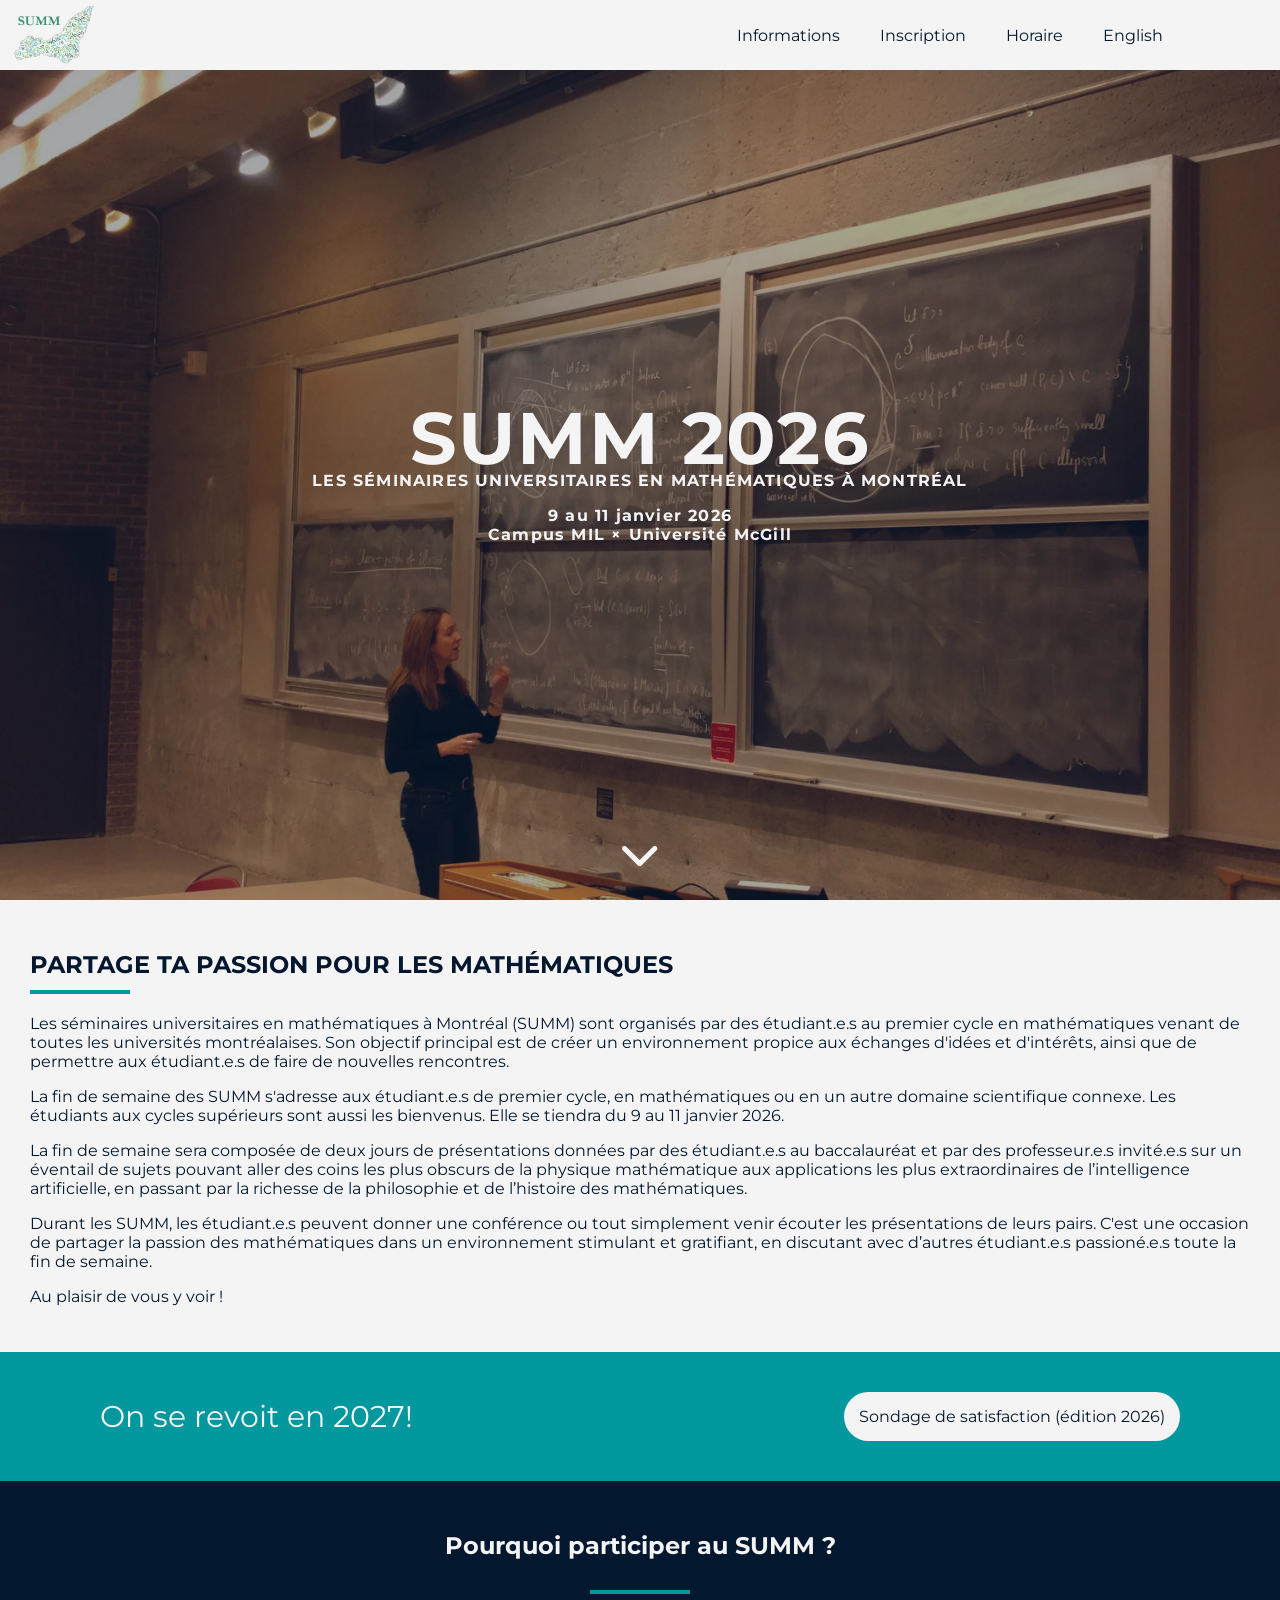
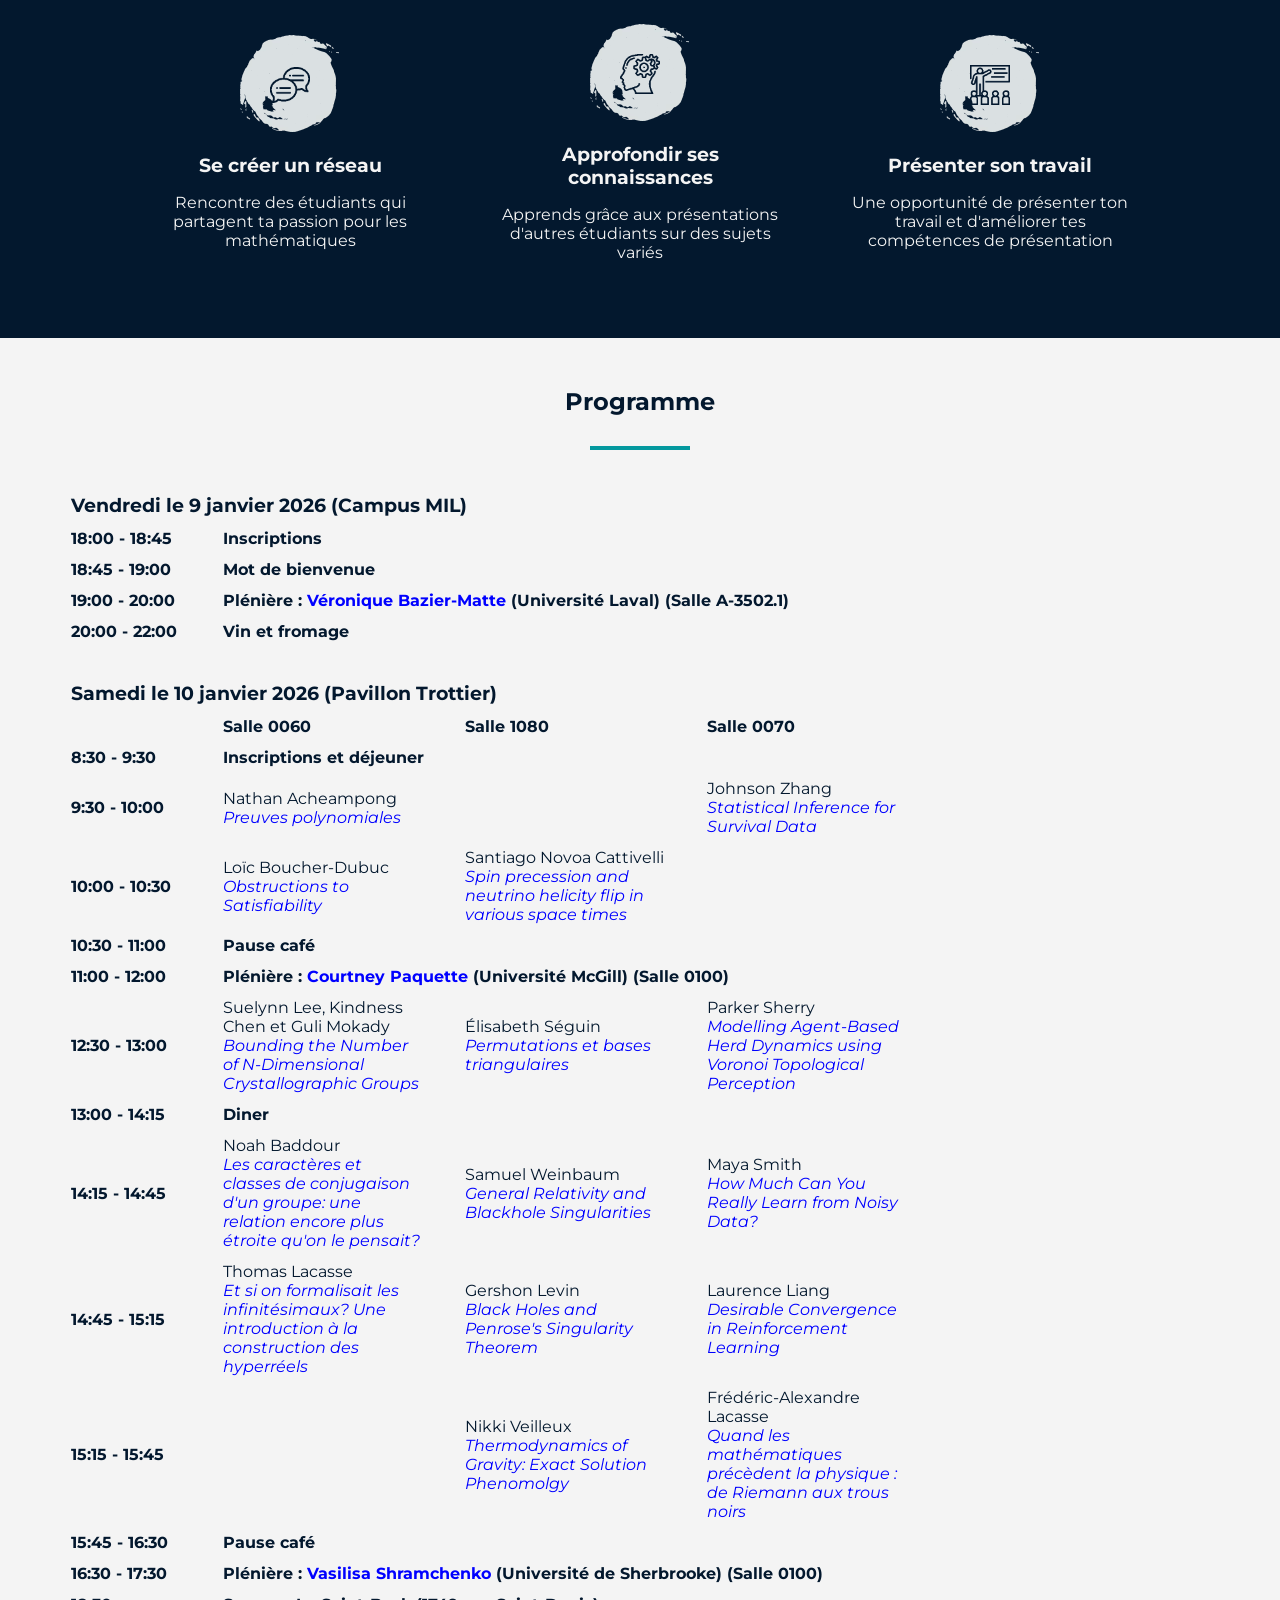
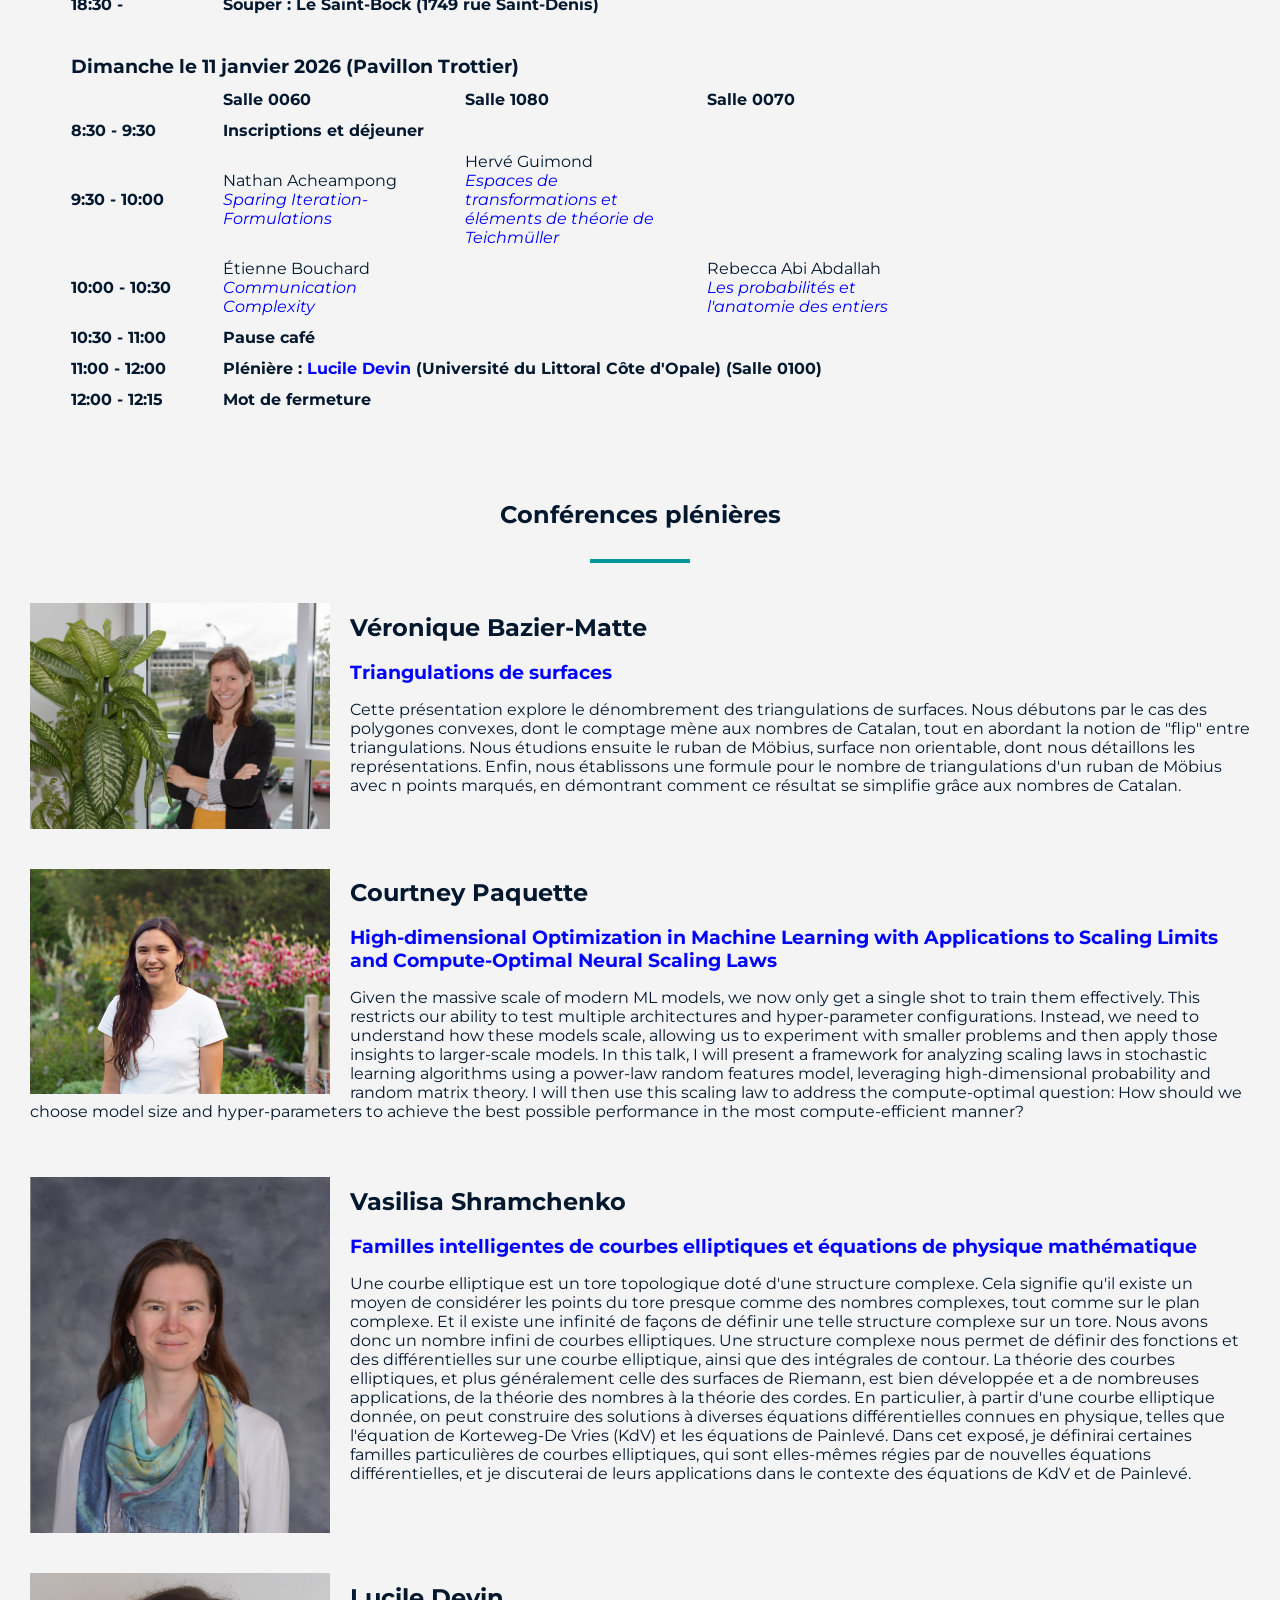
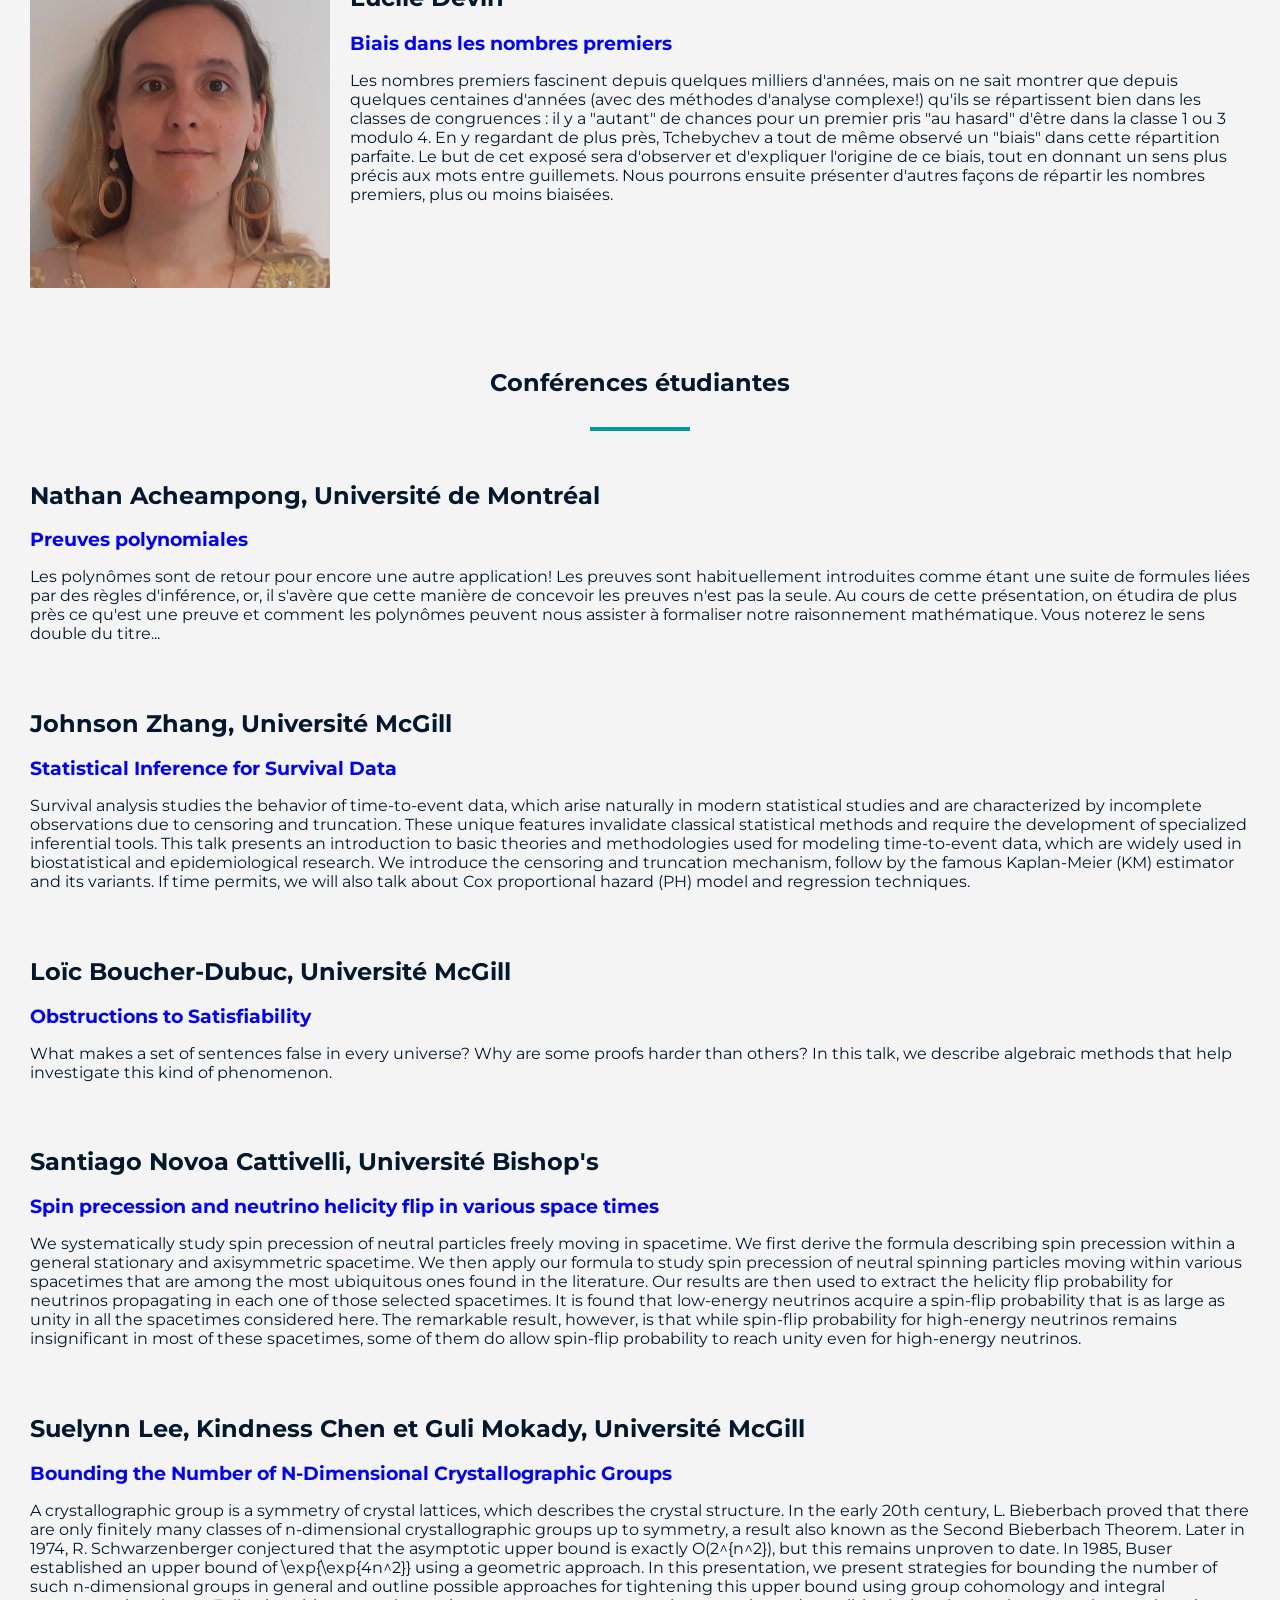
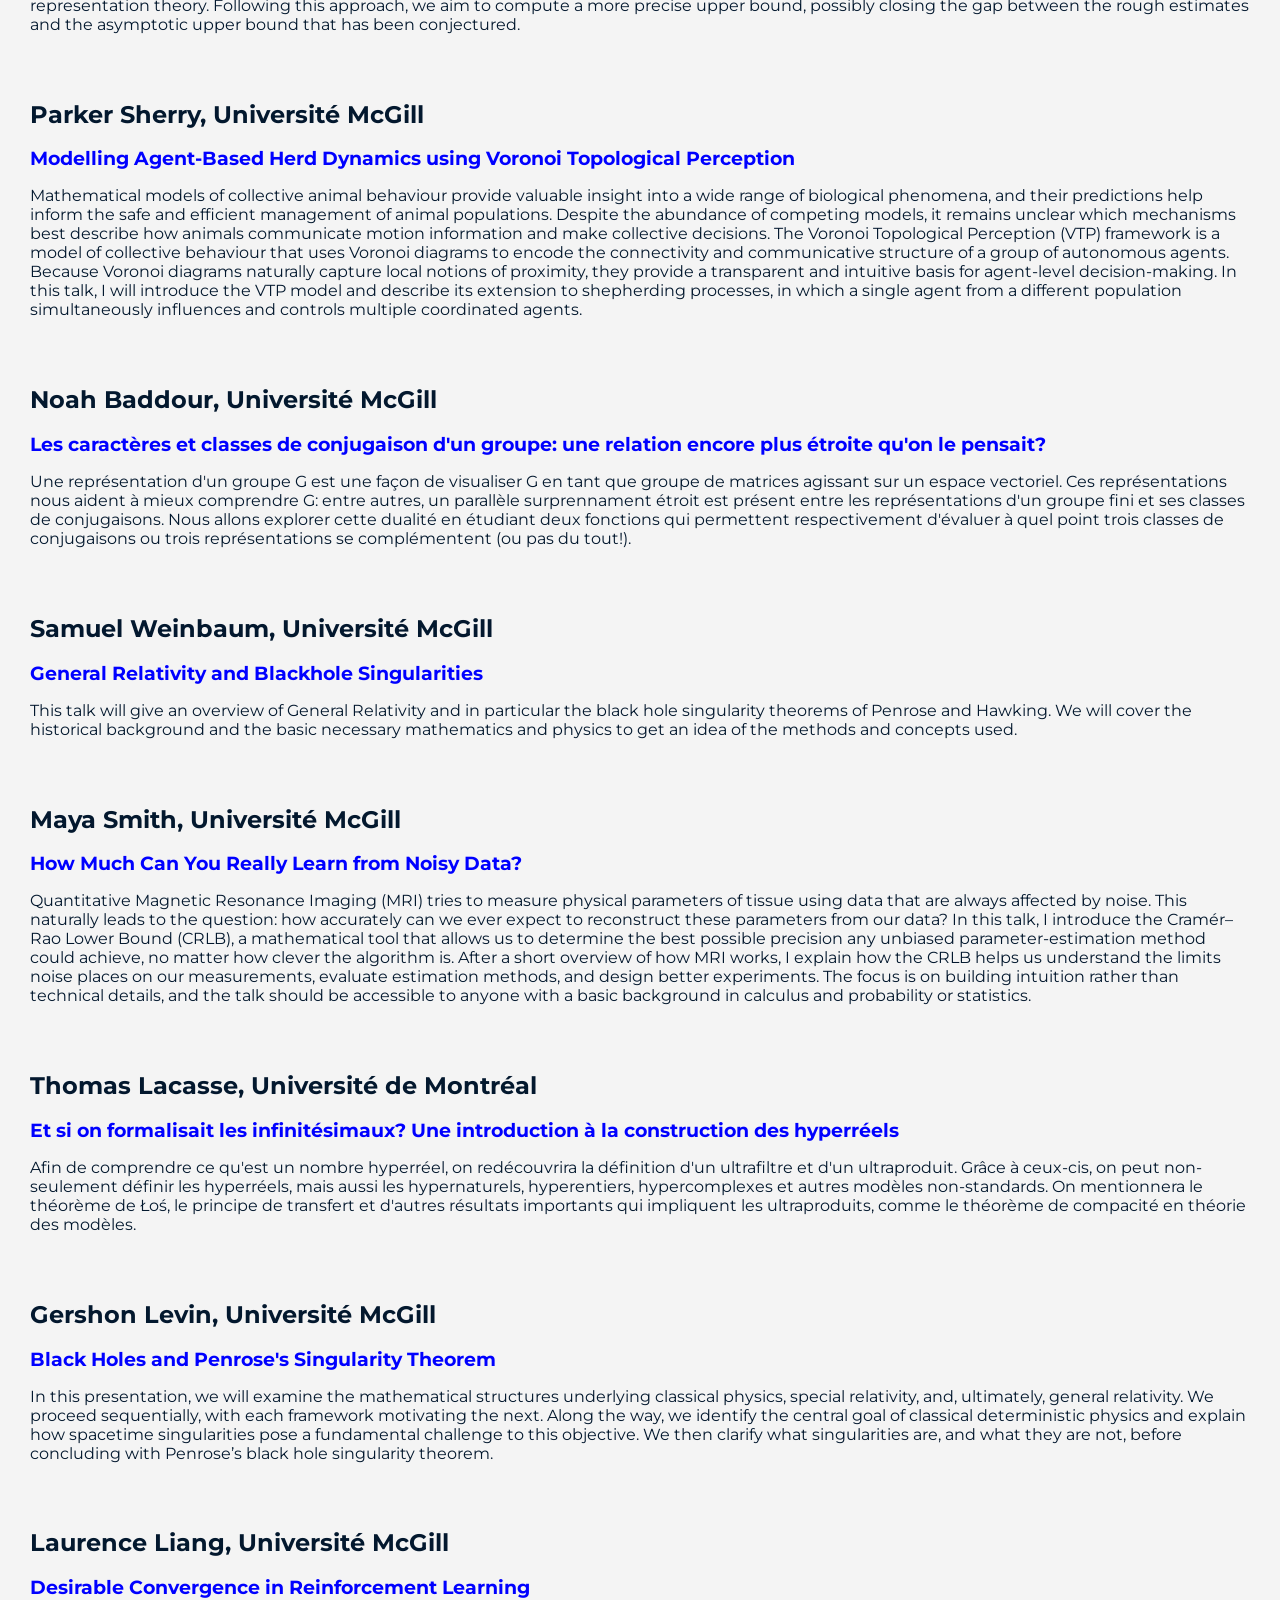
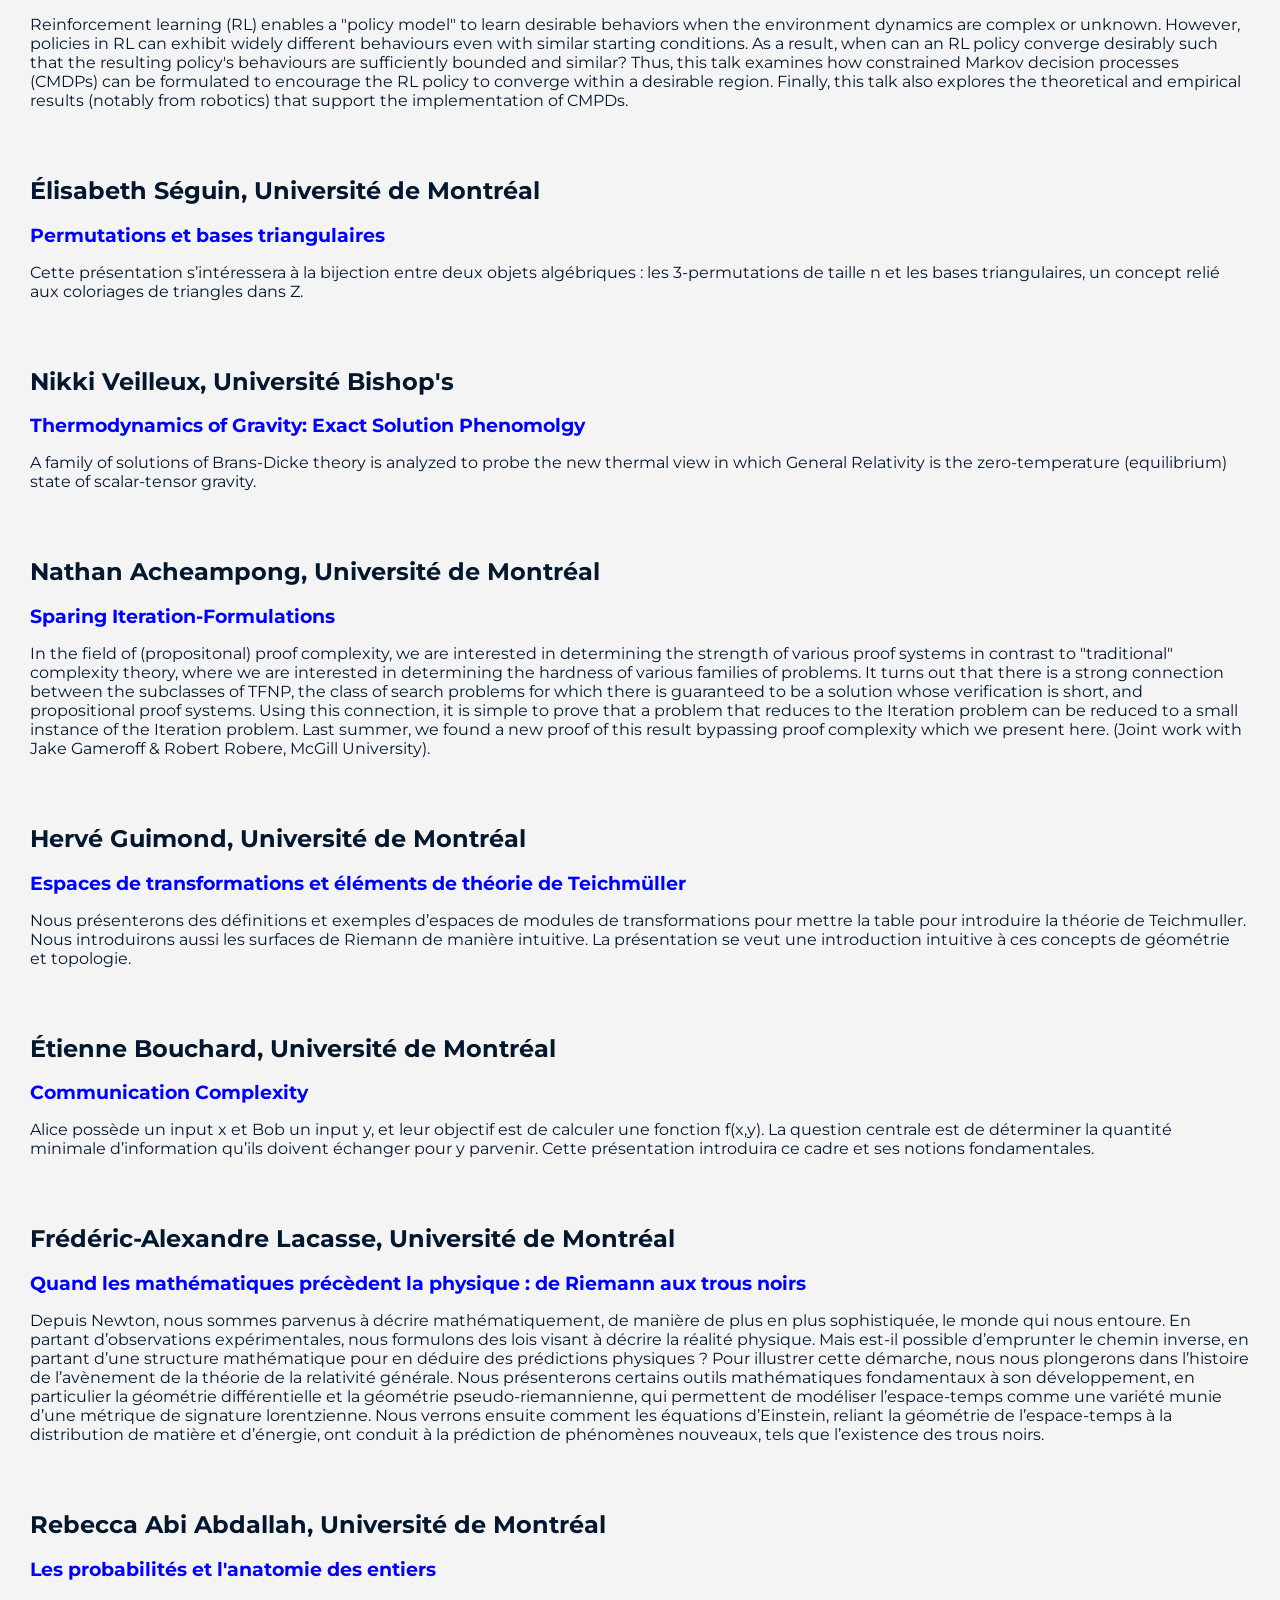
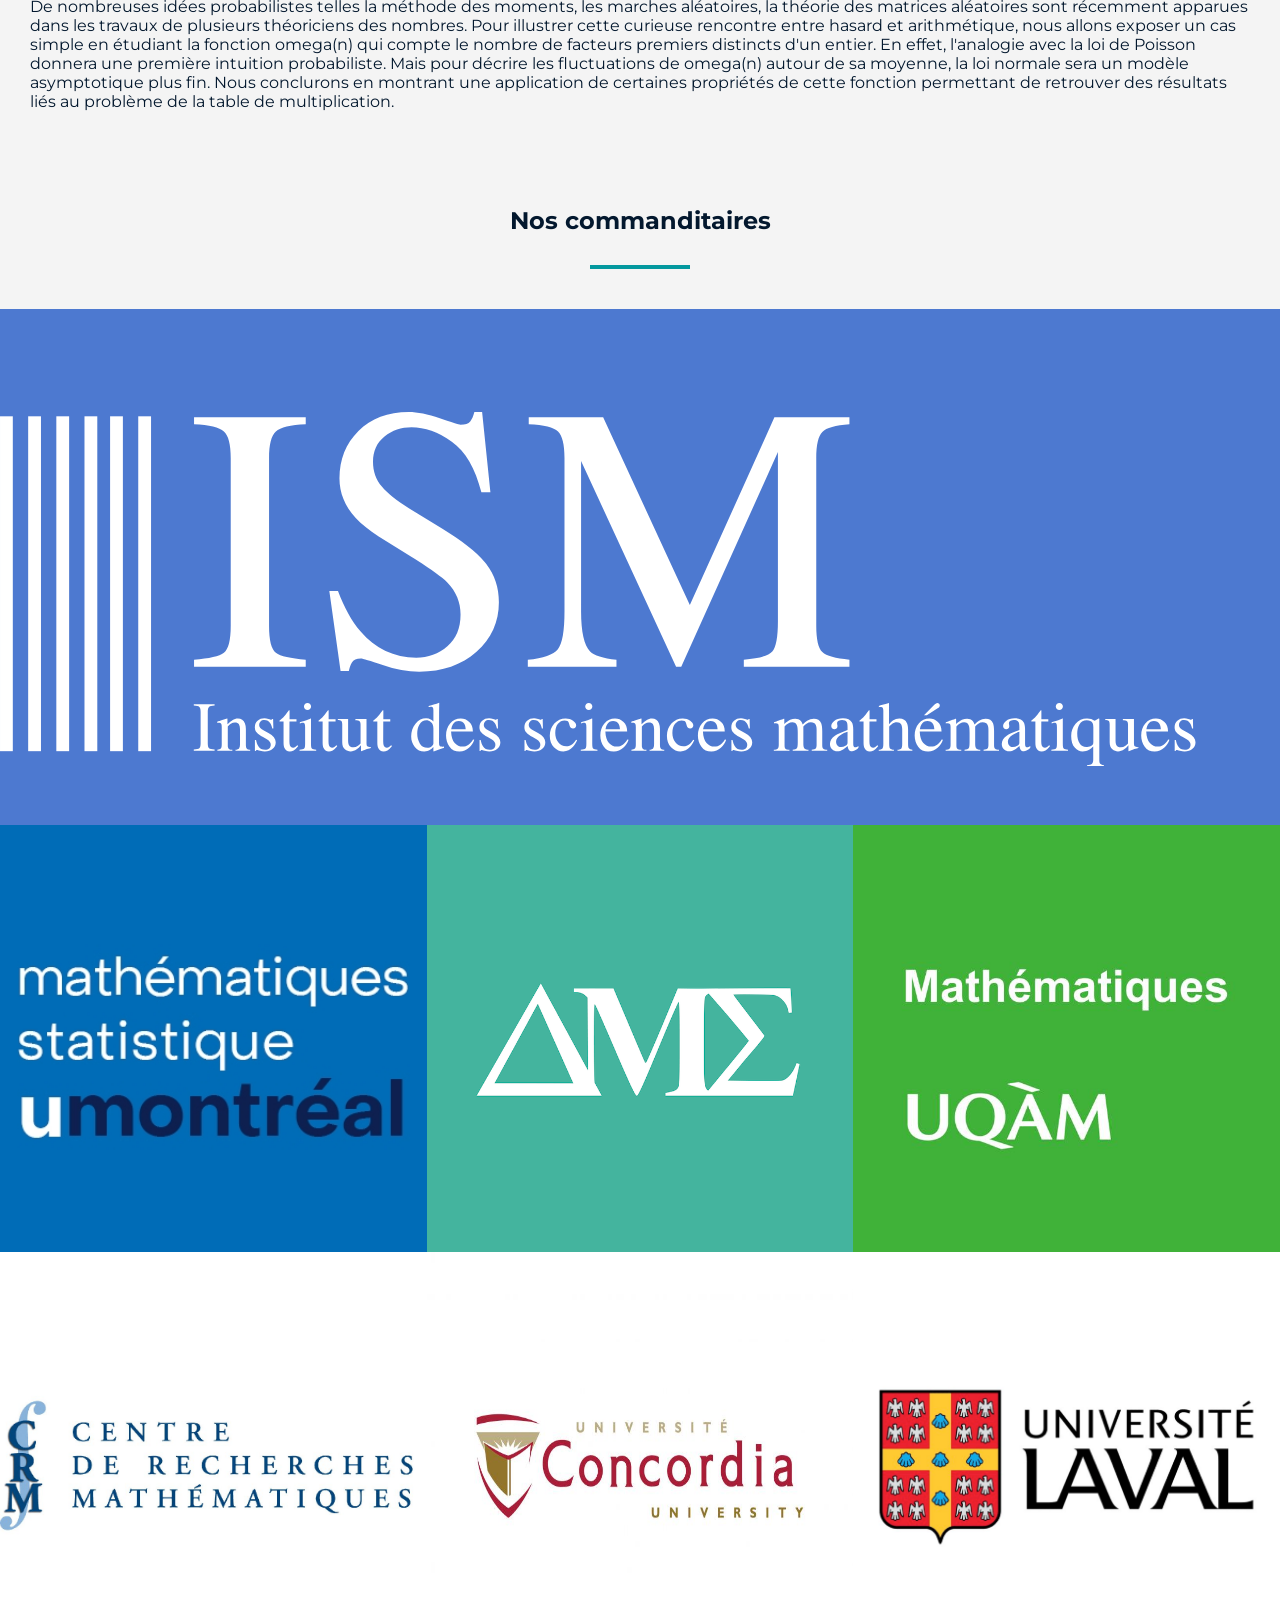
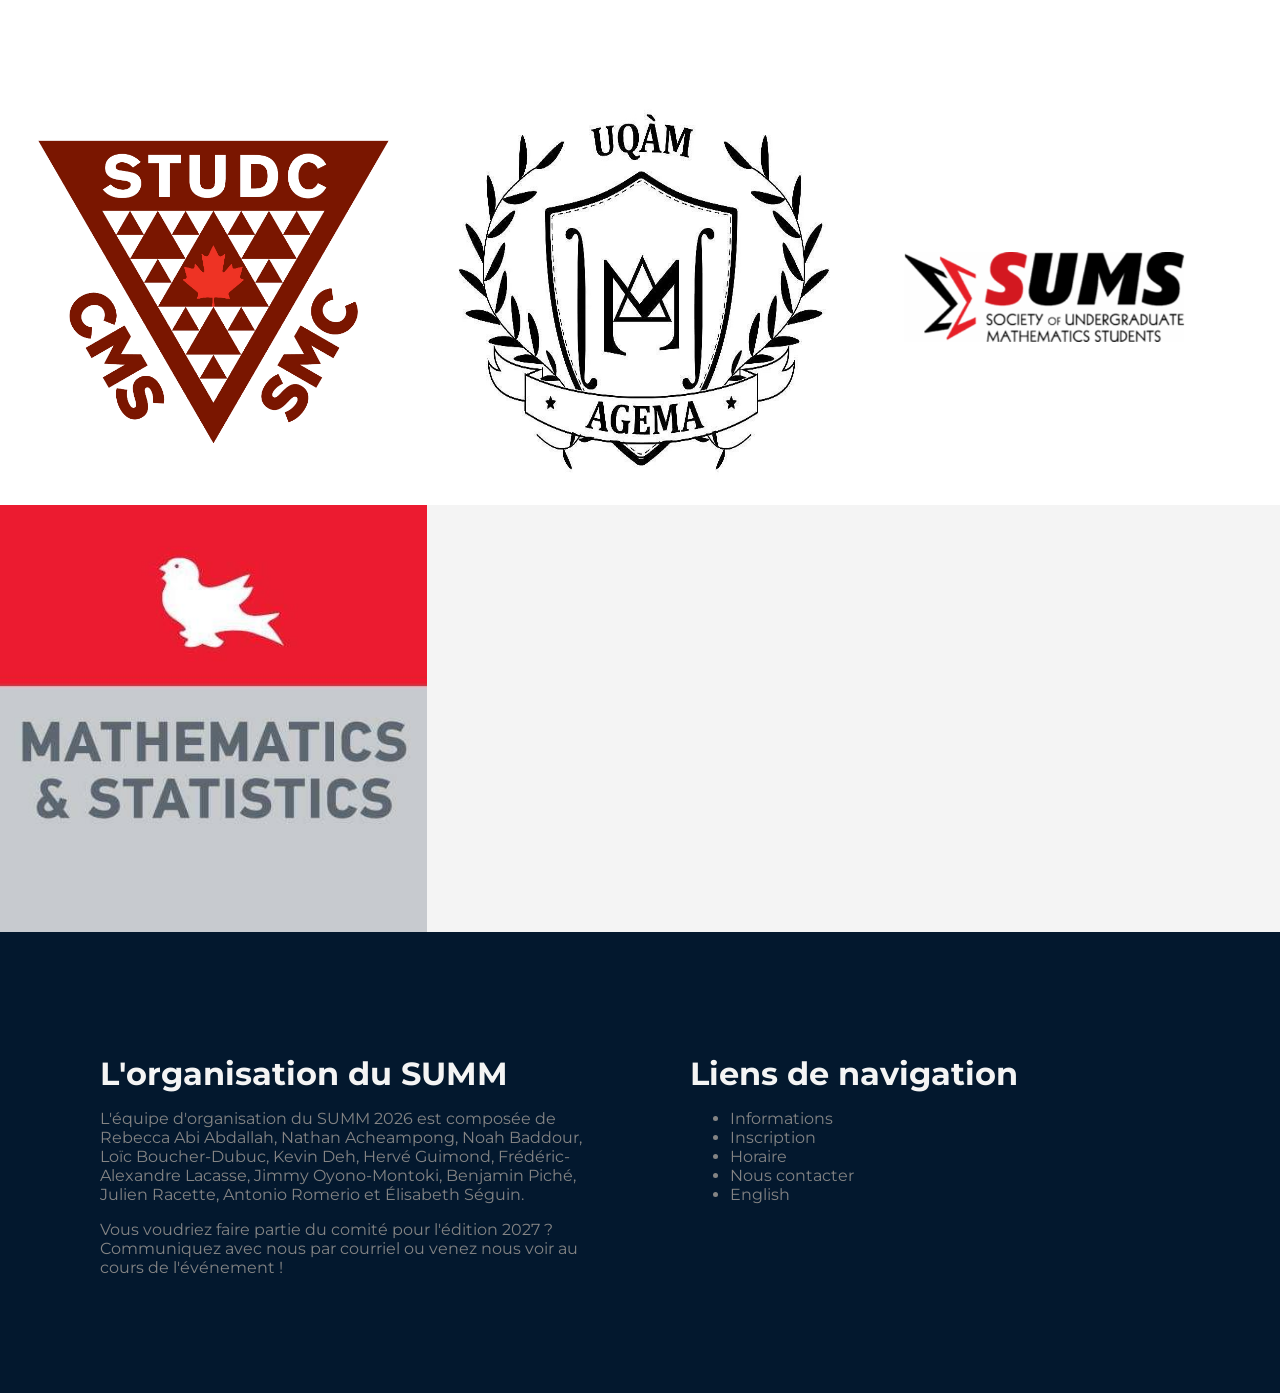
==== commit e844ef1f: "Update index.html" ====
--- a/index.html
+++ b/index.html
@@ -138,9 +138,9 @@
           <!-- <a class="mg-r-med" target="blank" href="">
             S'inscrire en tant que conférencier.ière
           </a> -->
-          <!-- <a target="blank" href="https://www.zeffy.com/fr-CA/ticketing/summ--2026">
-            S'inscrire en tant que participant.e
-          </a> -->
+          <a target="blank" href="https://docs.google.com/forms/d/e/1FAIpQLSeBRWJUD1YpJq8Q44lcKPrEe3PigZ9jPwLbaJYk4IjX0qFpjA/viewform">
+            Sondage de satisfaction (édition 2026)
+          </a>
         </div>
       </div>
       <section class="flex flex-col flex-align-center" id="why">
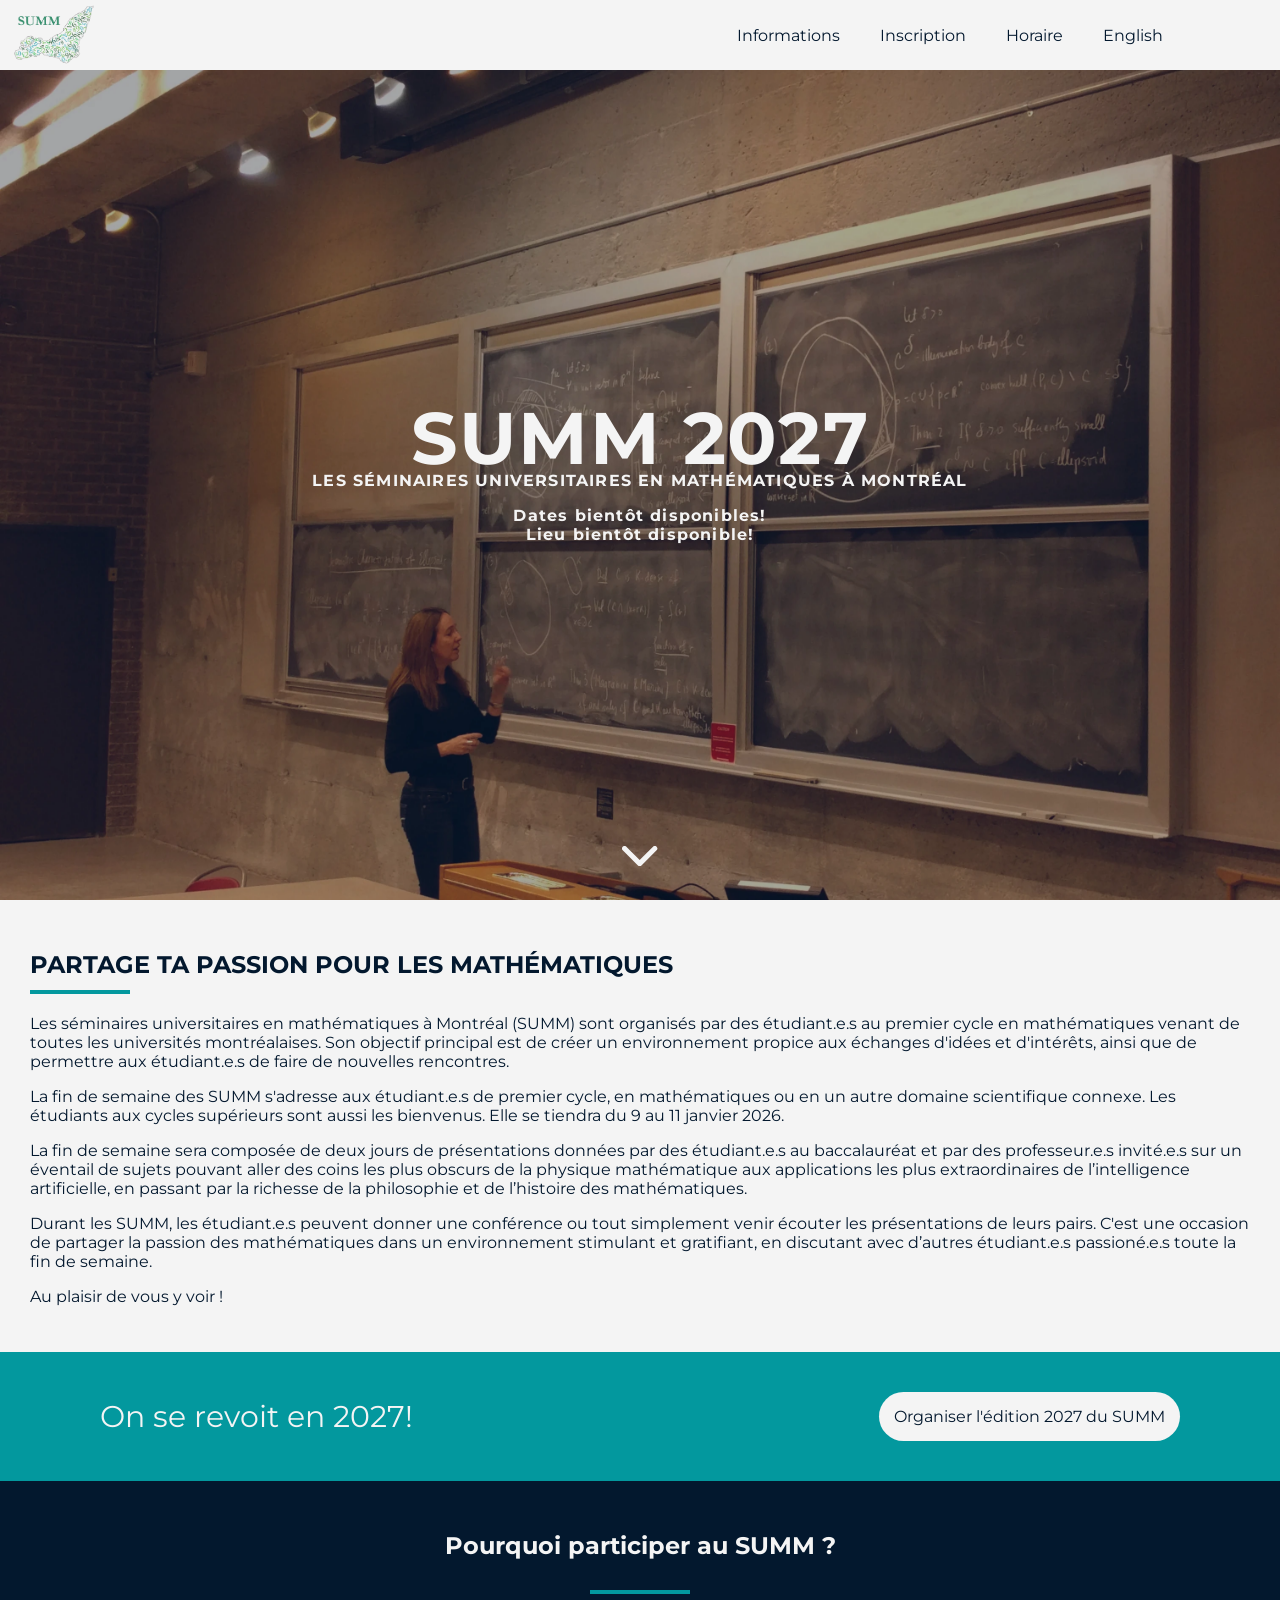
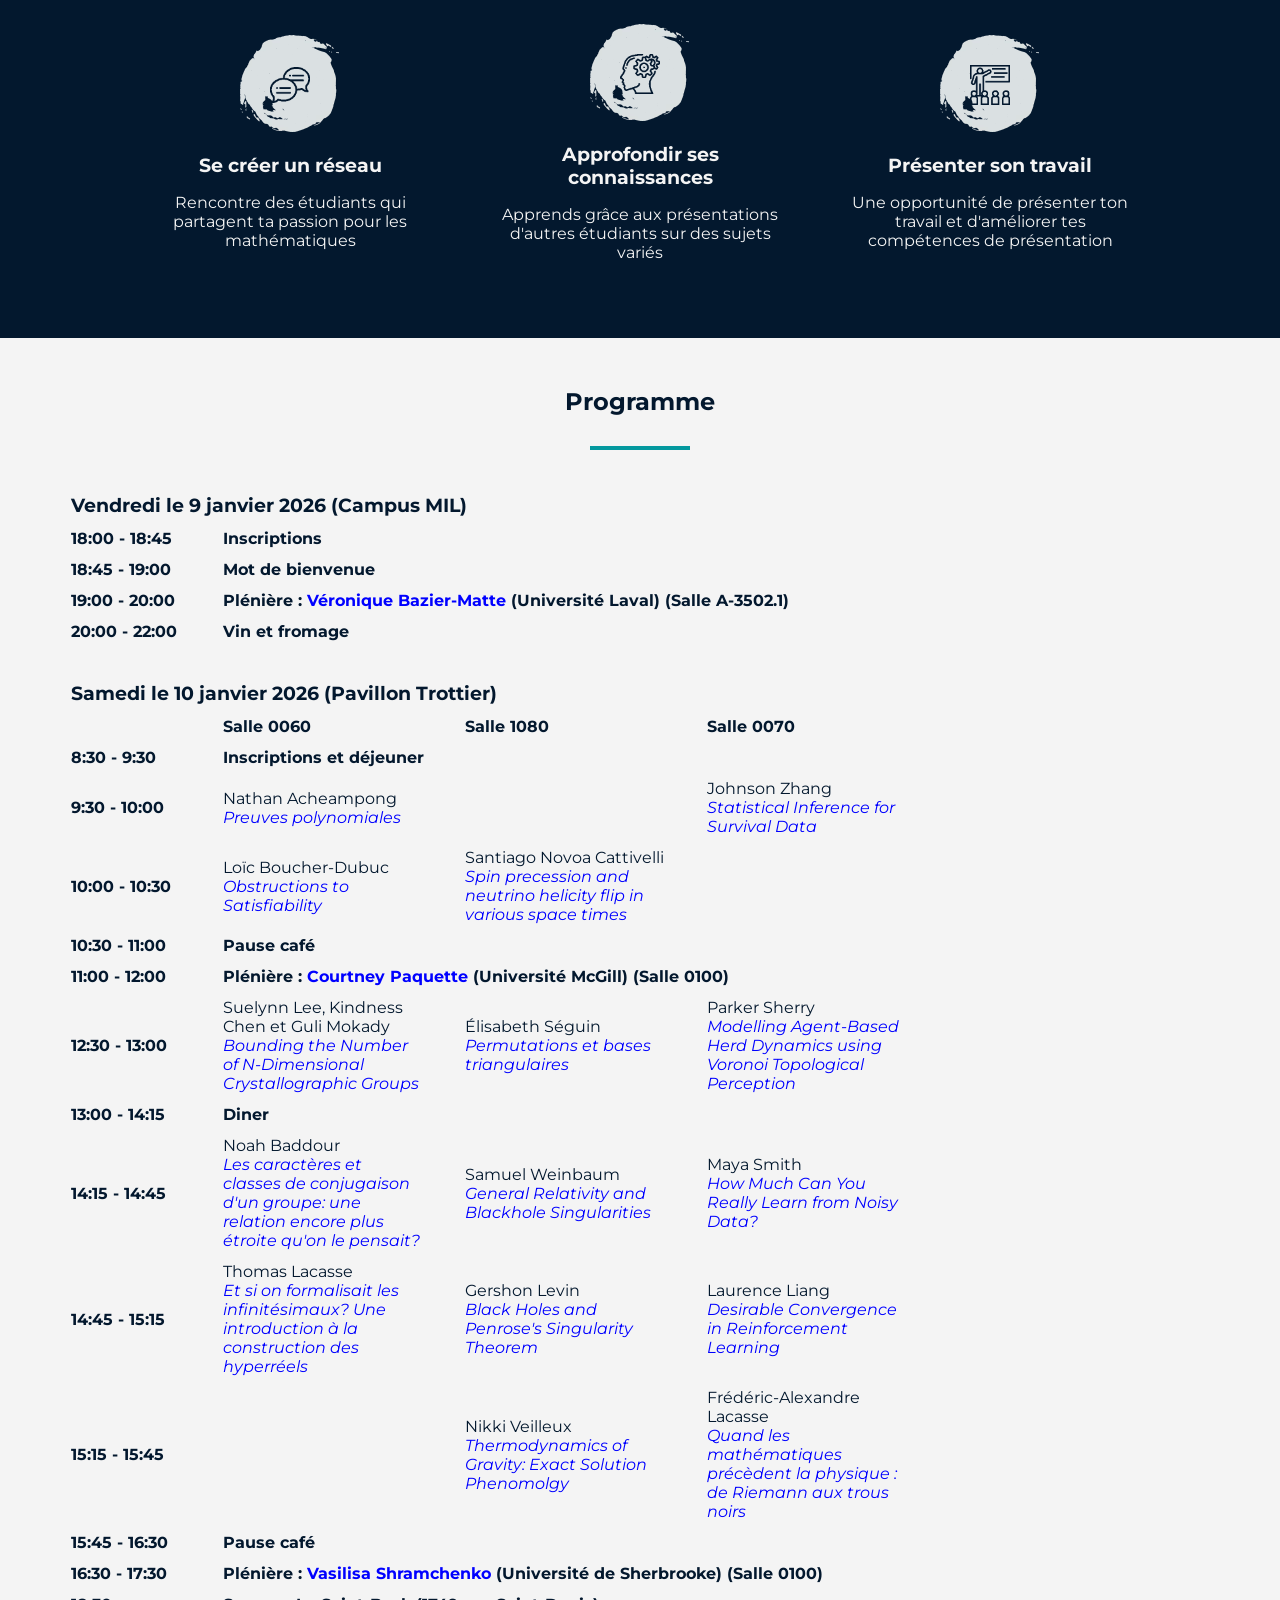
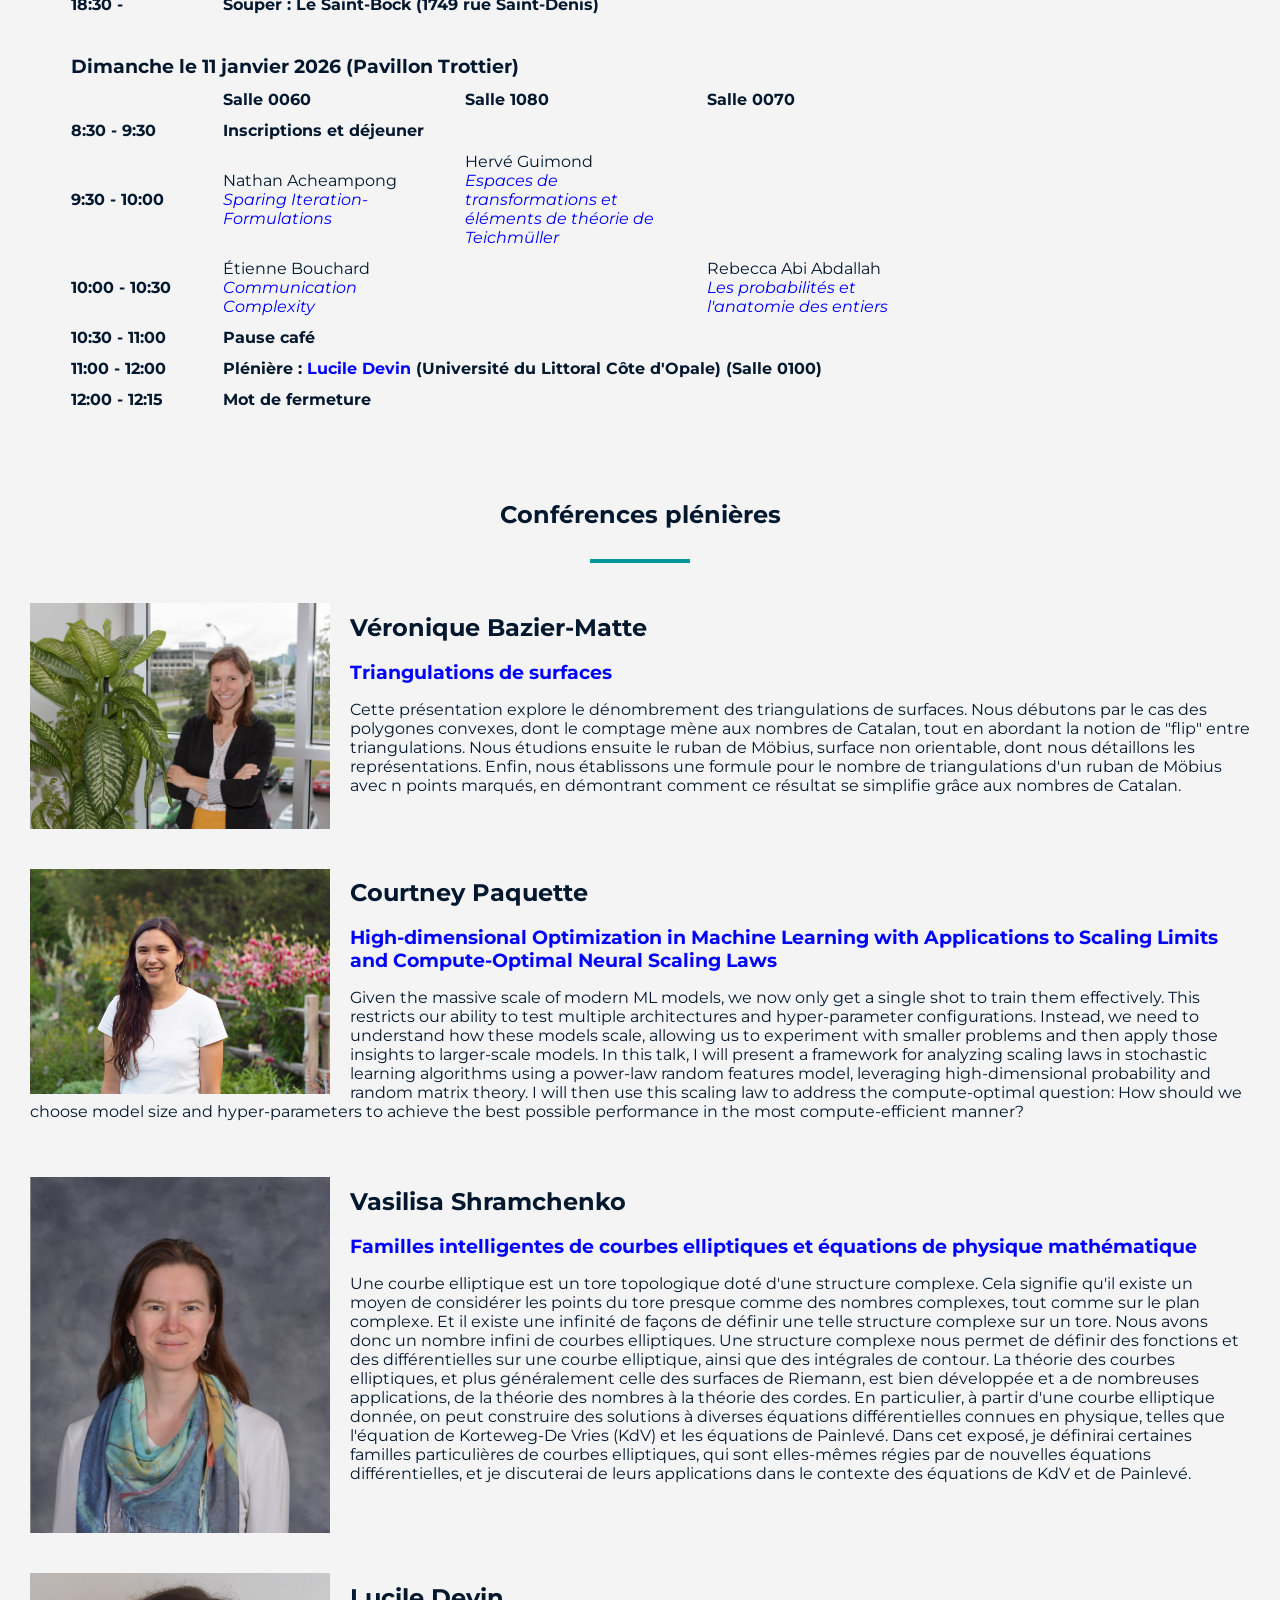
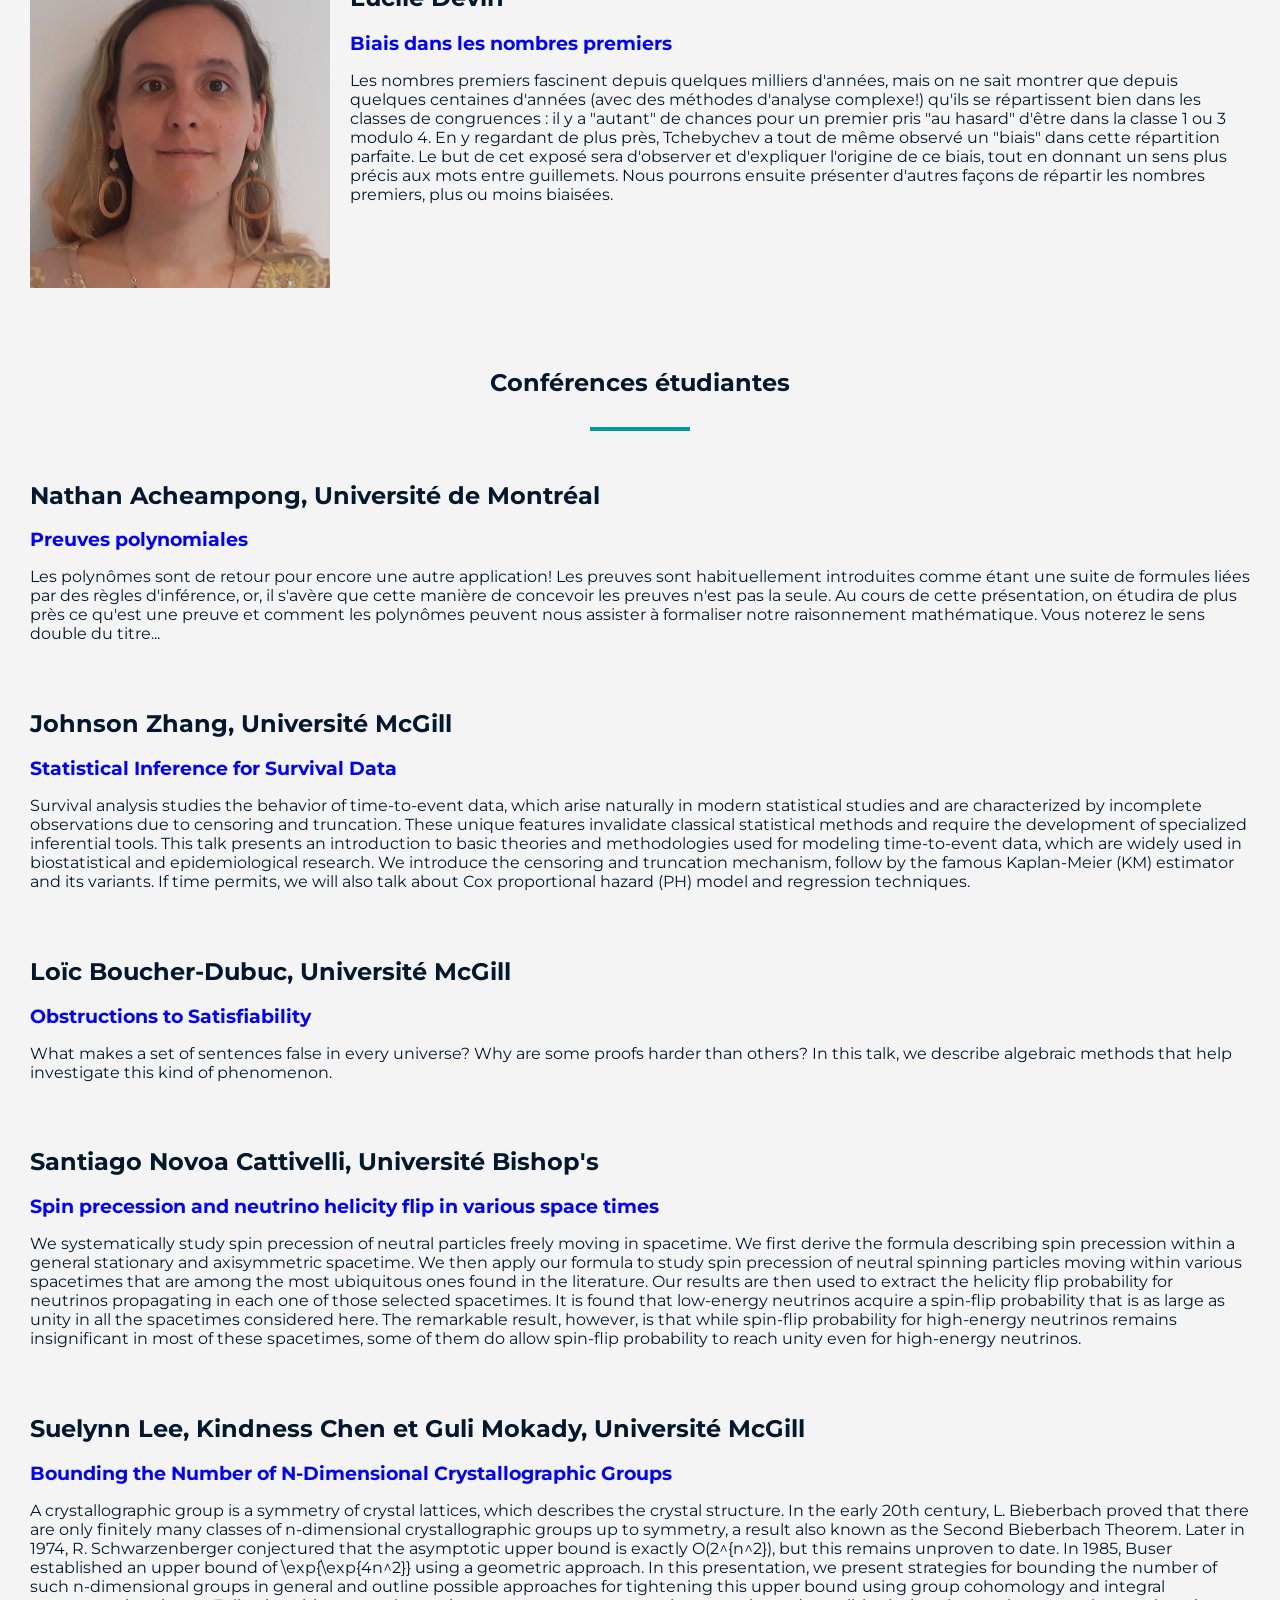
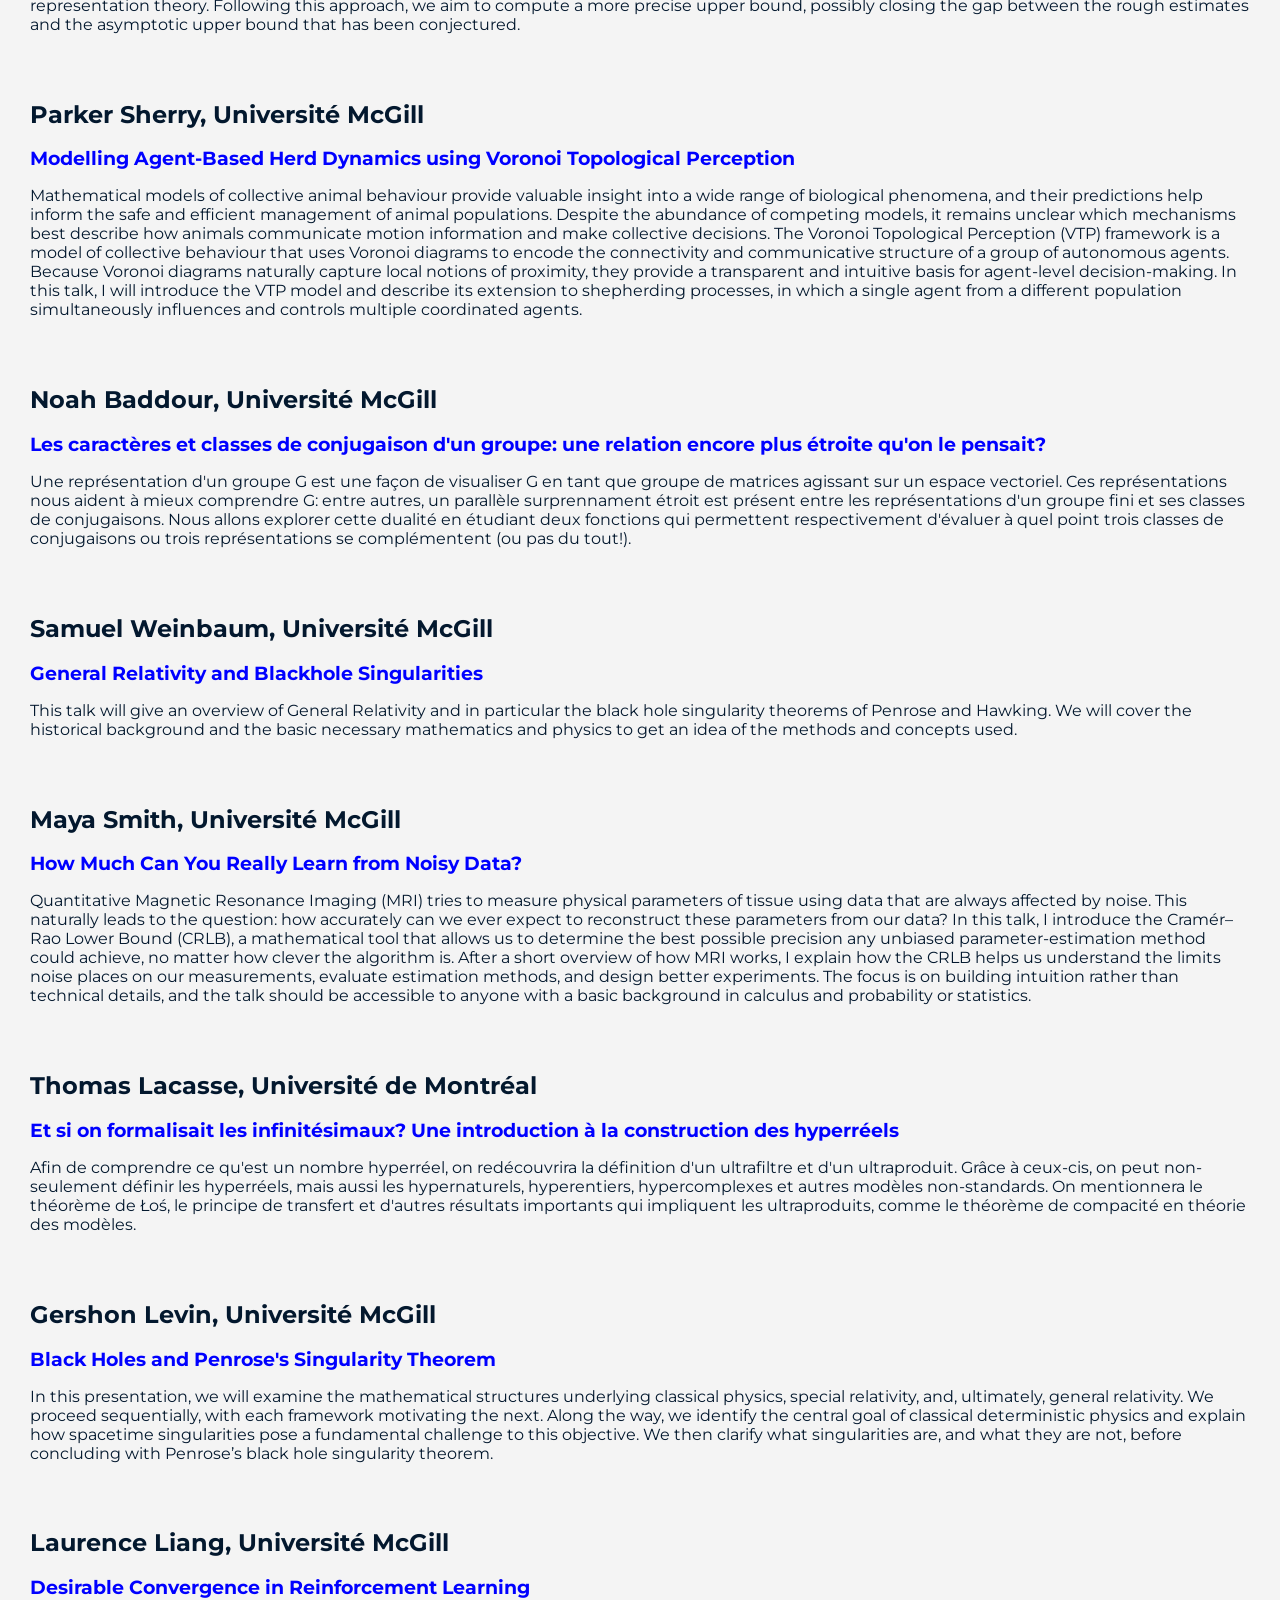
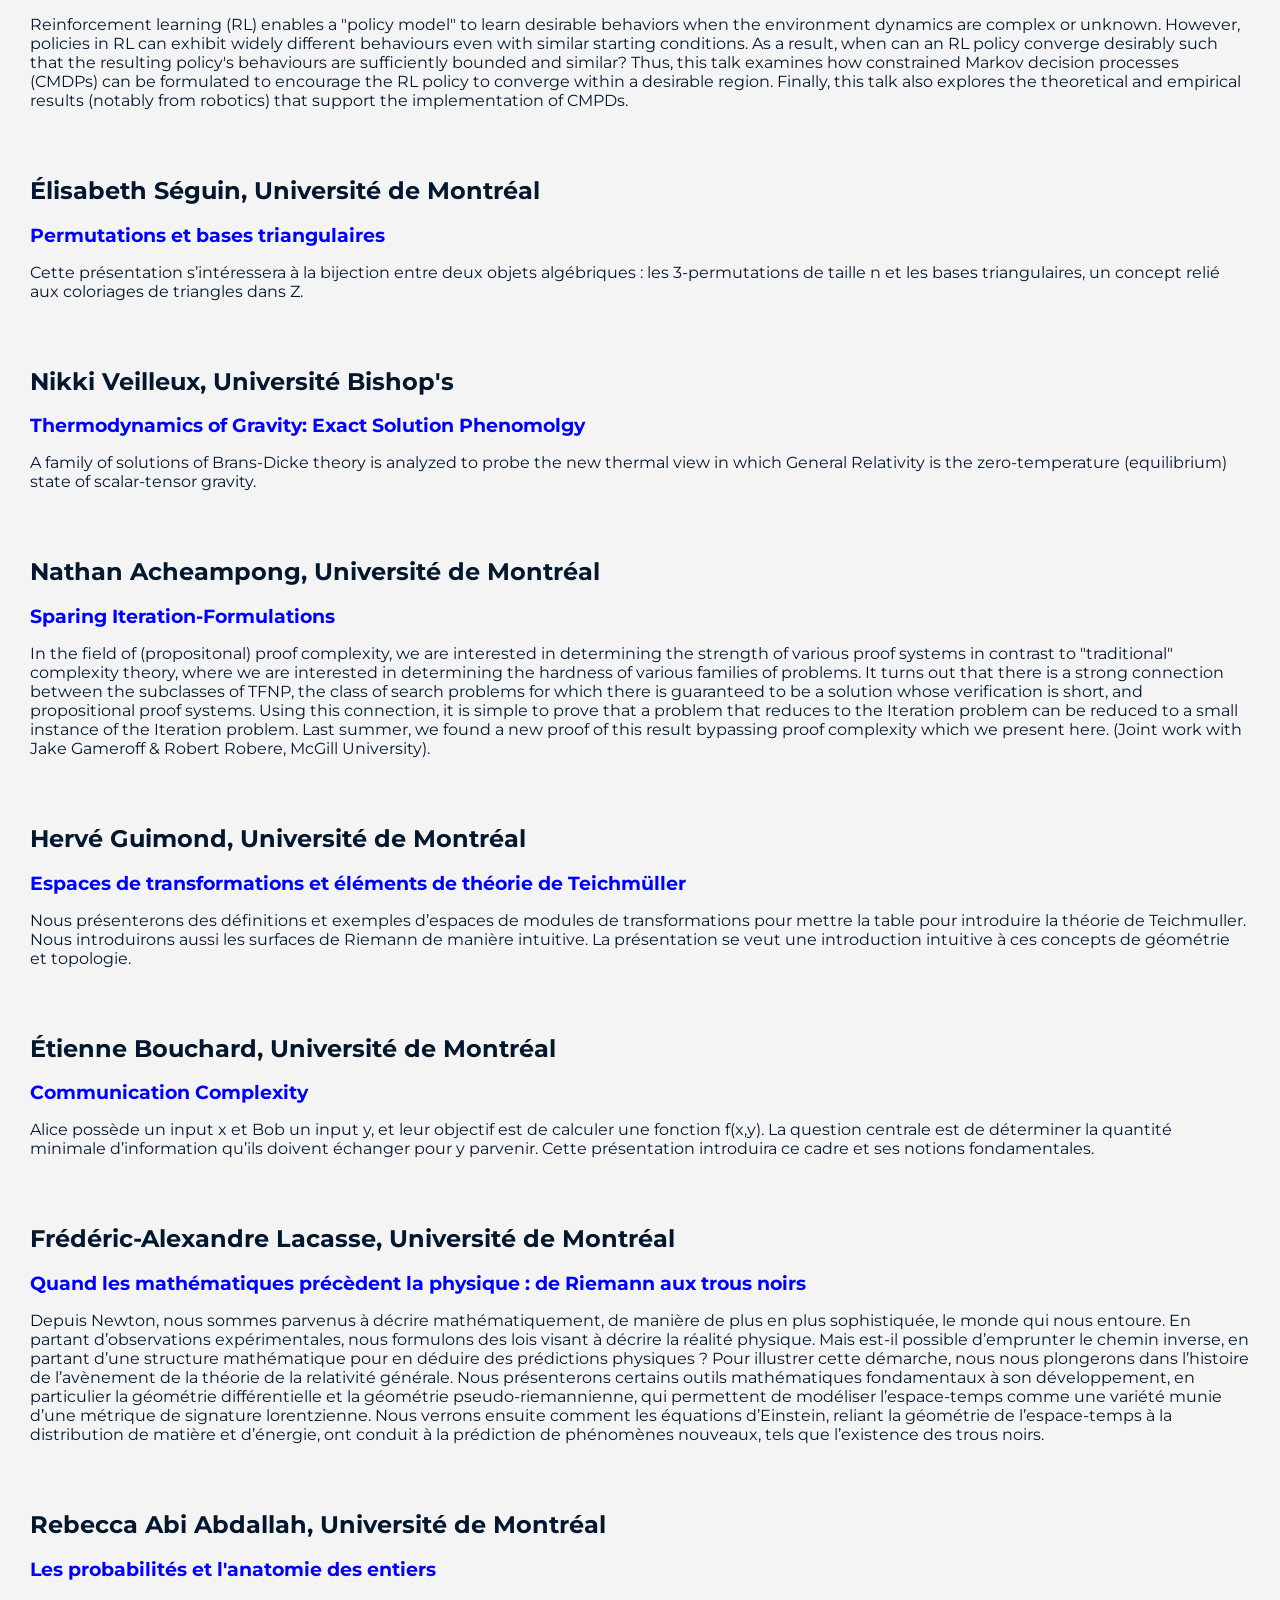
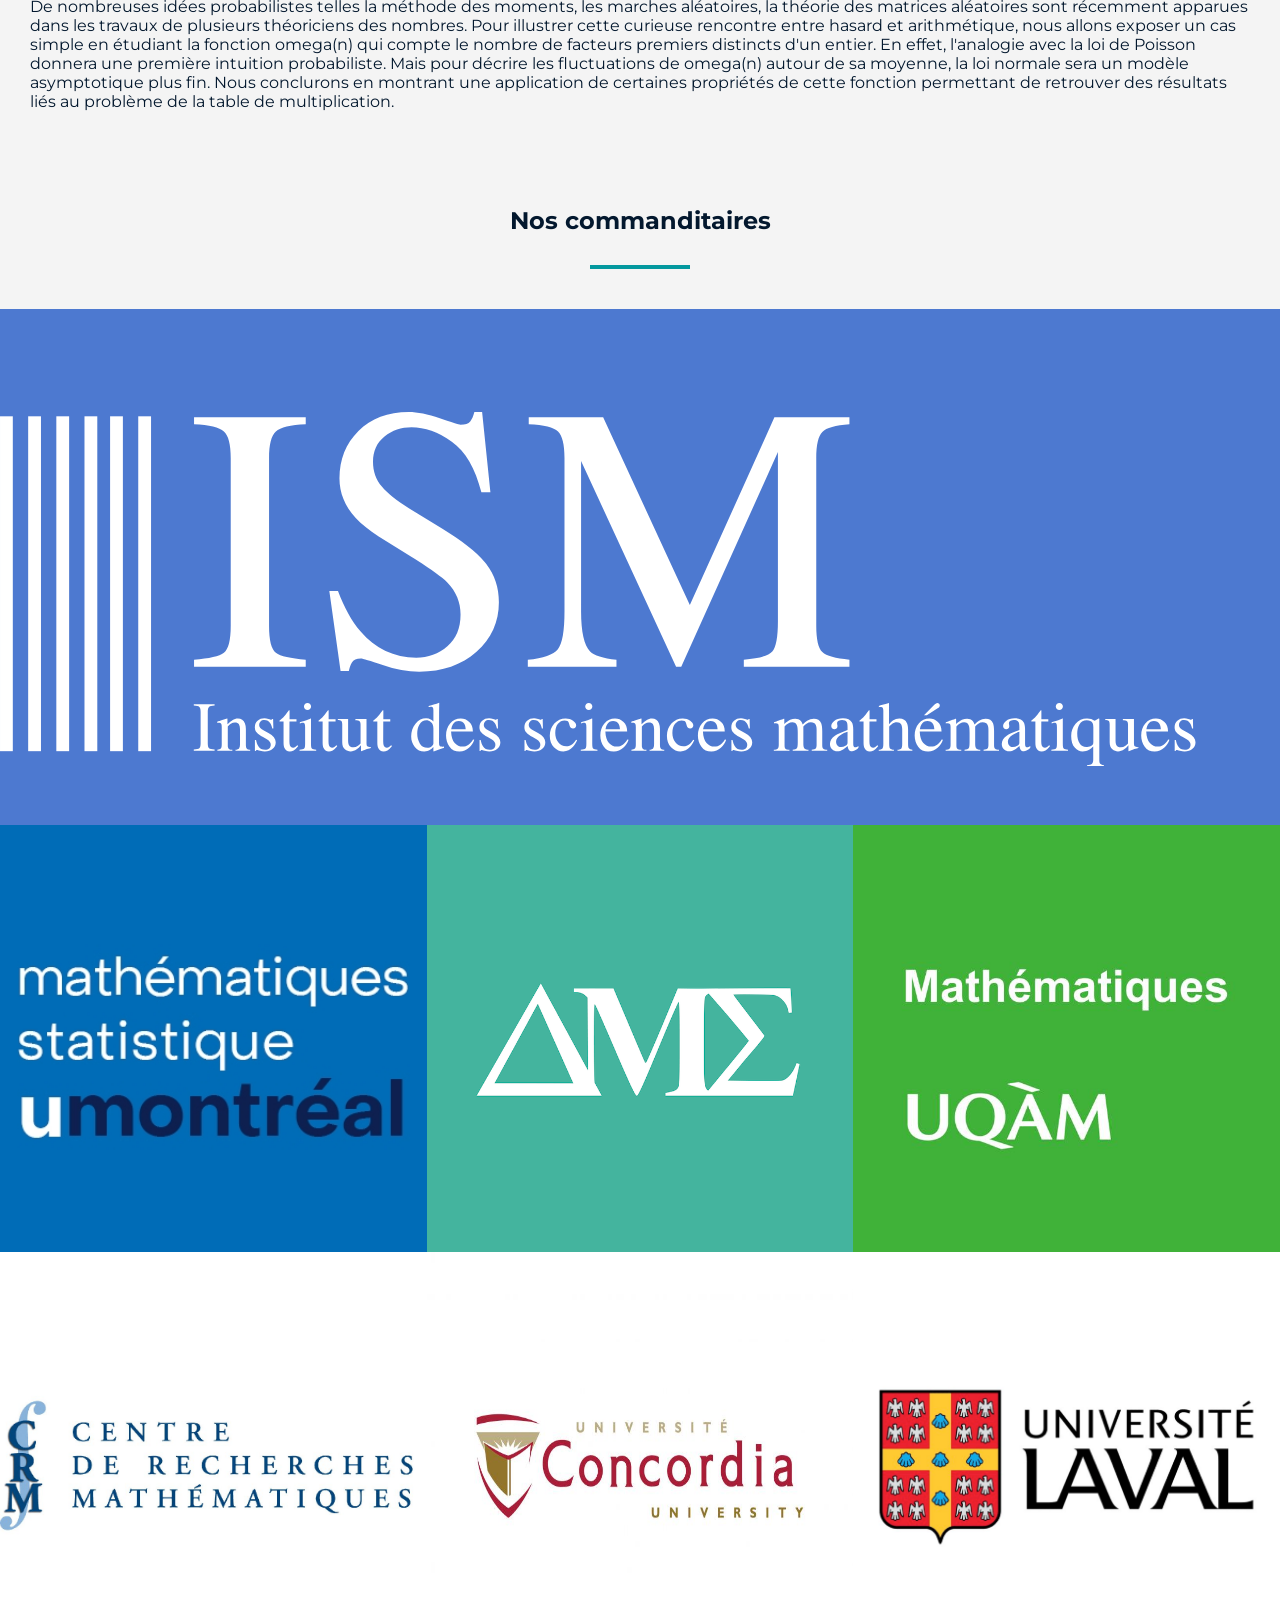
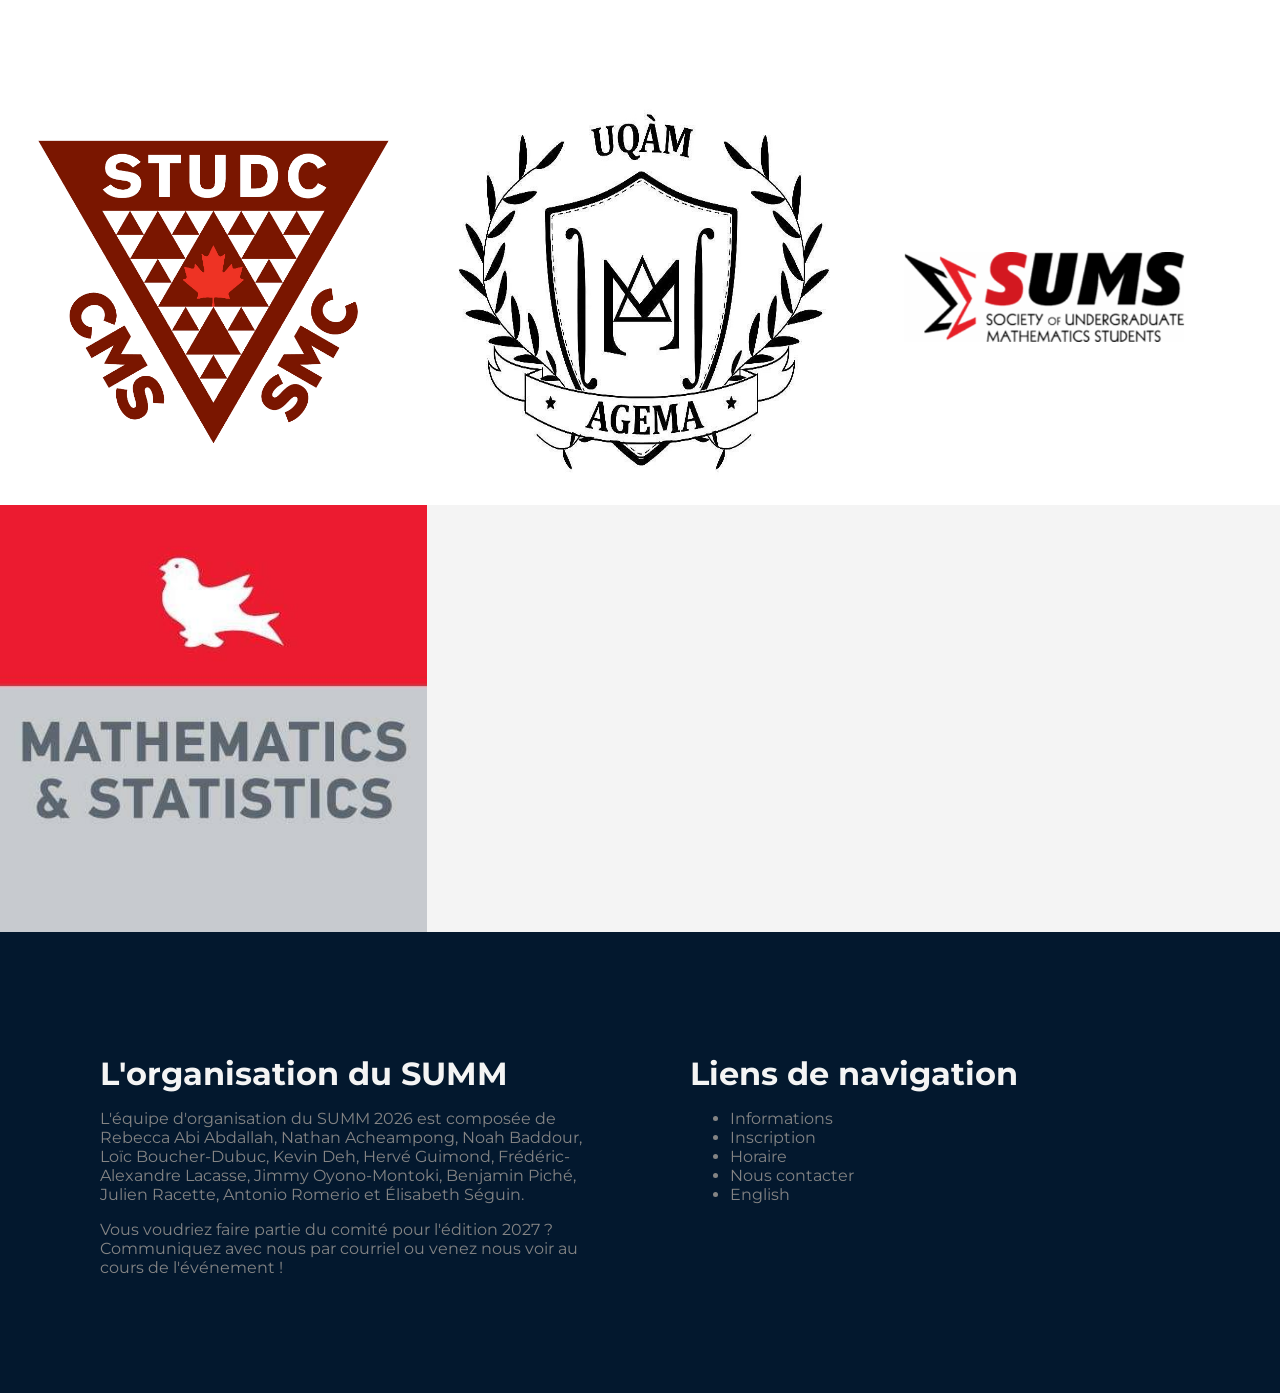
==== commit f62a606f: "Update index.html" ====
--- a/index.html
+++ b/index.html
@@ -4,7 +4,7 @@
     <meta charset="utf-8">
     <link rel="stylesheet" href="css/normalize.css"/>
     <link rel="stylesheet" href="css/style.css"/>
-    <title>SUMM 2026</title>
+    <title>SUMM 2027</title>
   </head>
   <body>
     <header class="flex flex-justify-end">
@@ -19,12 +19,12 @@
     <main>
       <section id="hero" class="flex flex-col flex-justify-end align-center">
         <div class="flex flex-col flex-justify-center flex-grow-1">
-          <h1 class="ft-huge mg-r-med mg-l-med">SUMM 2026</h1>
+          <h1 class="ft-huge mg-r-med mg-l-med">SUMM 2027</h1>
           <p class="subtitle allcaps mg-t-0 mg-r-med mg-l-med">
             Les séminaires universitaires en mathématiques à Montréal
           </p>
-          <p class="mg-b-0">9 au 11 janvier 2026</p>
-          <p class="mg-t-0">Campus MIL × Université McGill</p>
+          <p class="mg-b-0">Dates bientôt disponibles!</p>
+          <p class="mg-t-0">Lieu bientôt disponible!</p>
         </div>
         <a href="#what">
           <svg xmlns="http://www.w3.org/2000/svg"
@@ -138,8 +138,8 @@
           <!-- <a class="mg-r-med" target="blank" href="">
             S'inscrire en tant que conférencier.ière
           </a> -->
-          <a target="blank" href="https://docs.google.com/forms/d/e/1FAIpQLSeBRWJUD1YpJq8Q44lcKPrEe3PigZ9jPwLbaJYk4IjX0qFpjA/viewform">
-            Sondage de satisfaction (édition 2026)
+          <a target="blank" href="https://m.me/j/LBd3qE9MVTc6ZAsx/?send_source=gc%3Acopy_invite_link_c">
+            Organiser l'édition 2027 du SUMM
           </a>
         </div>
       </div>
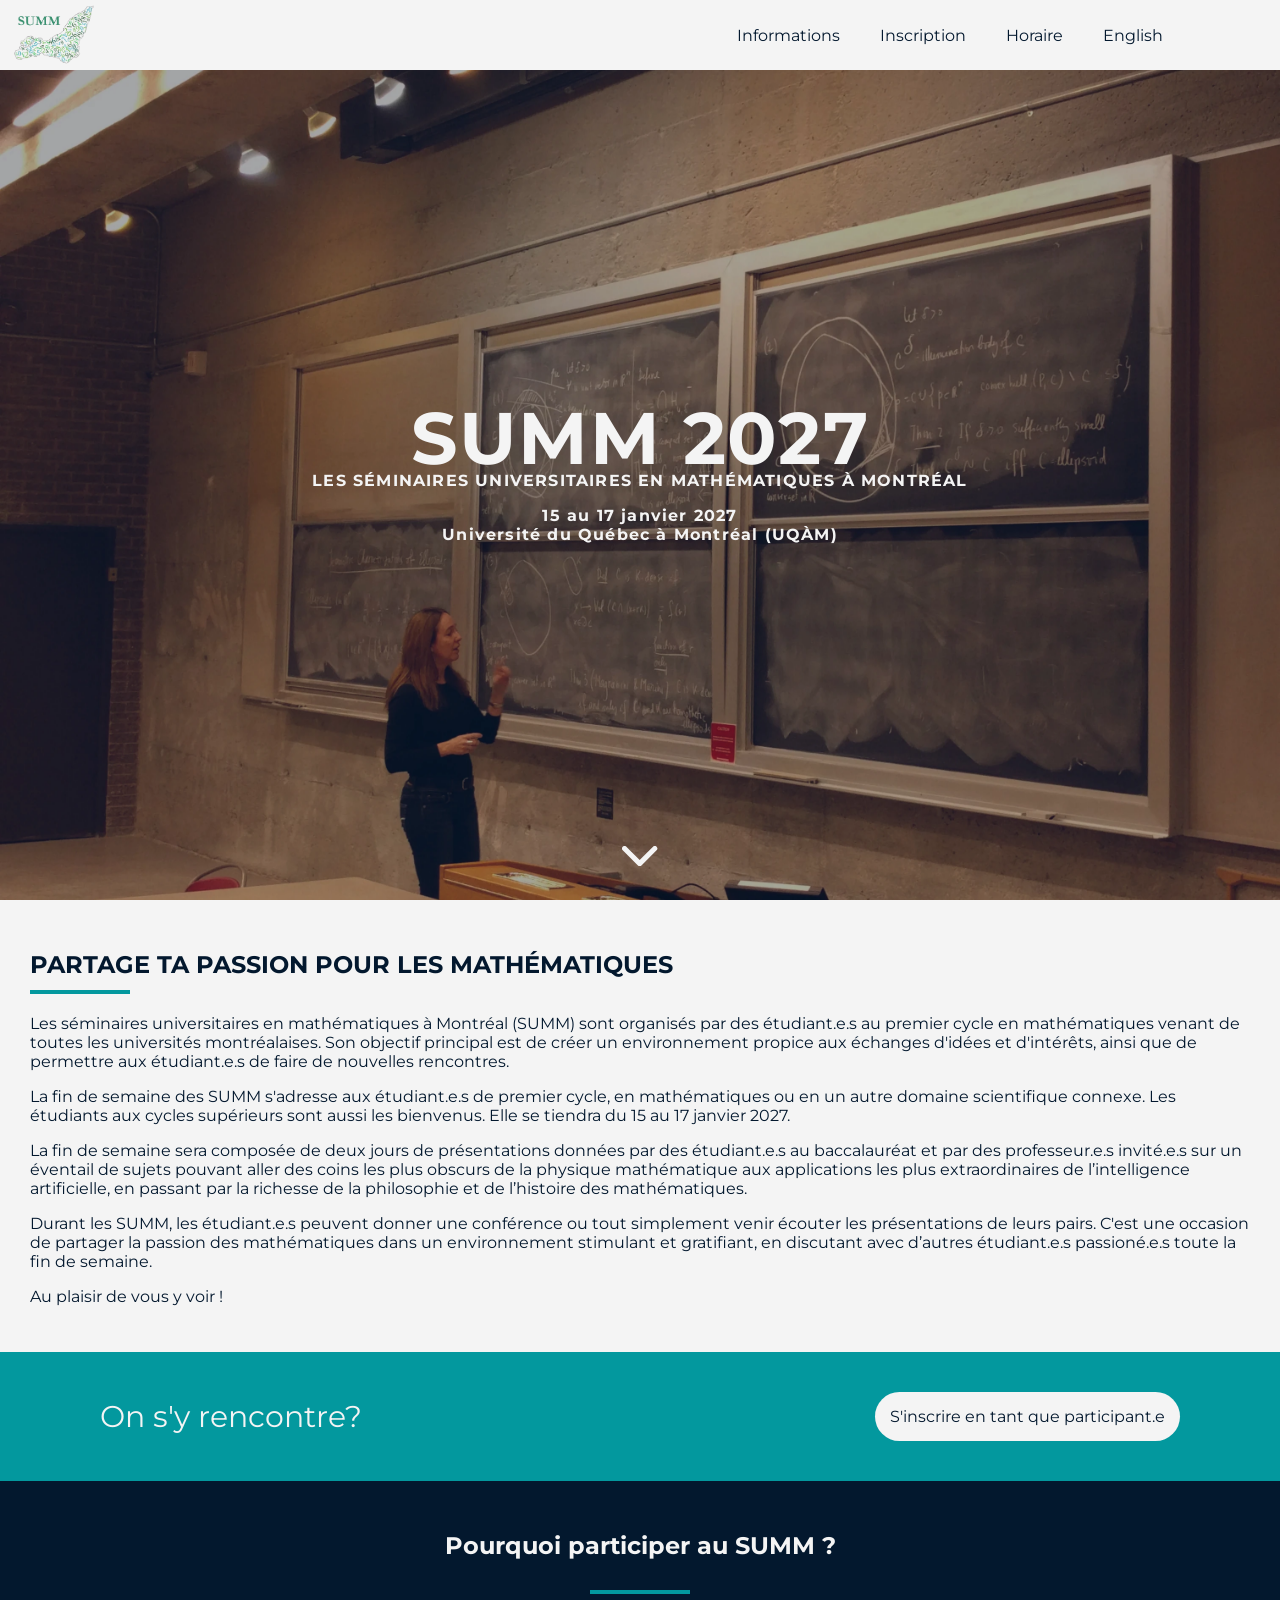
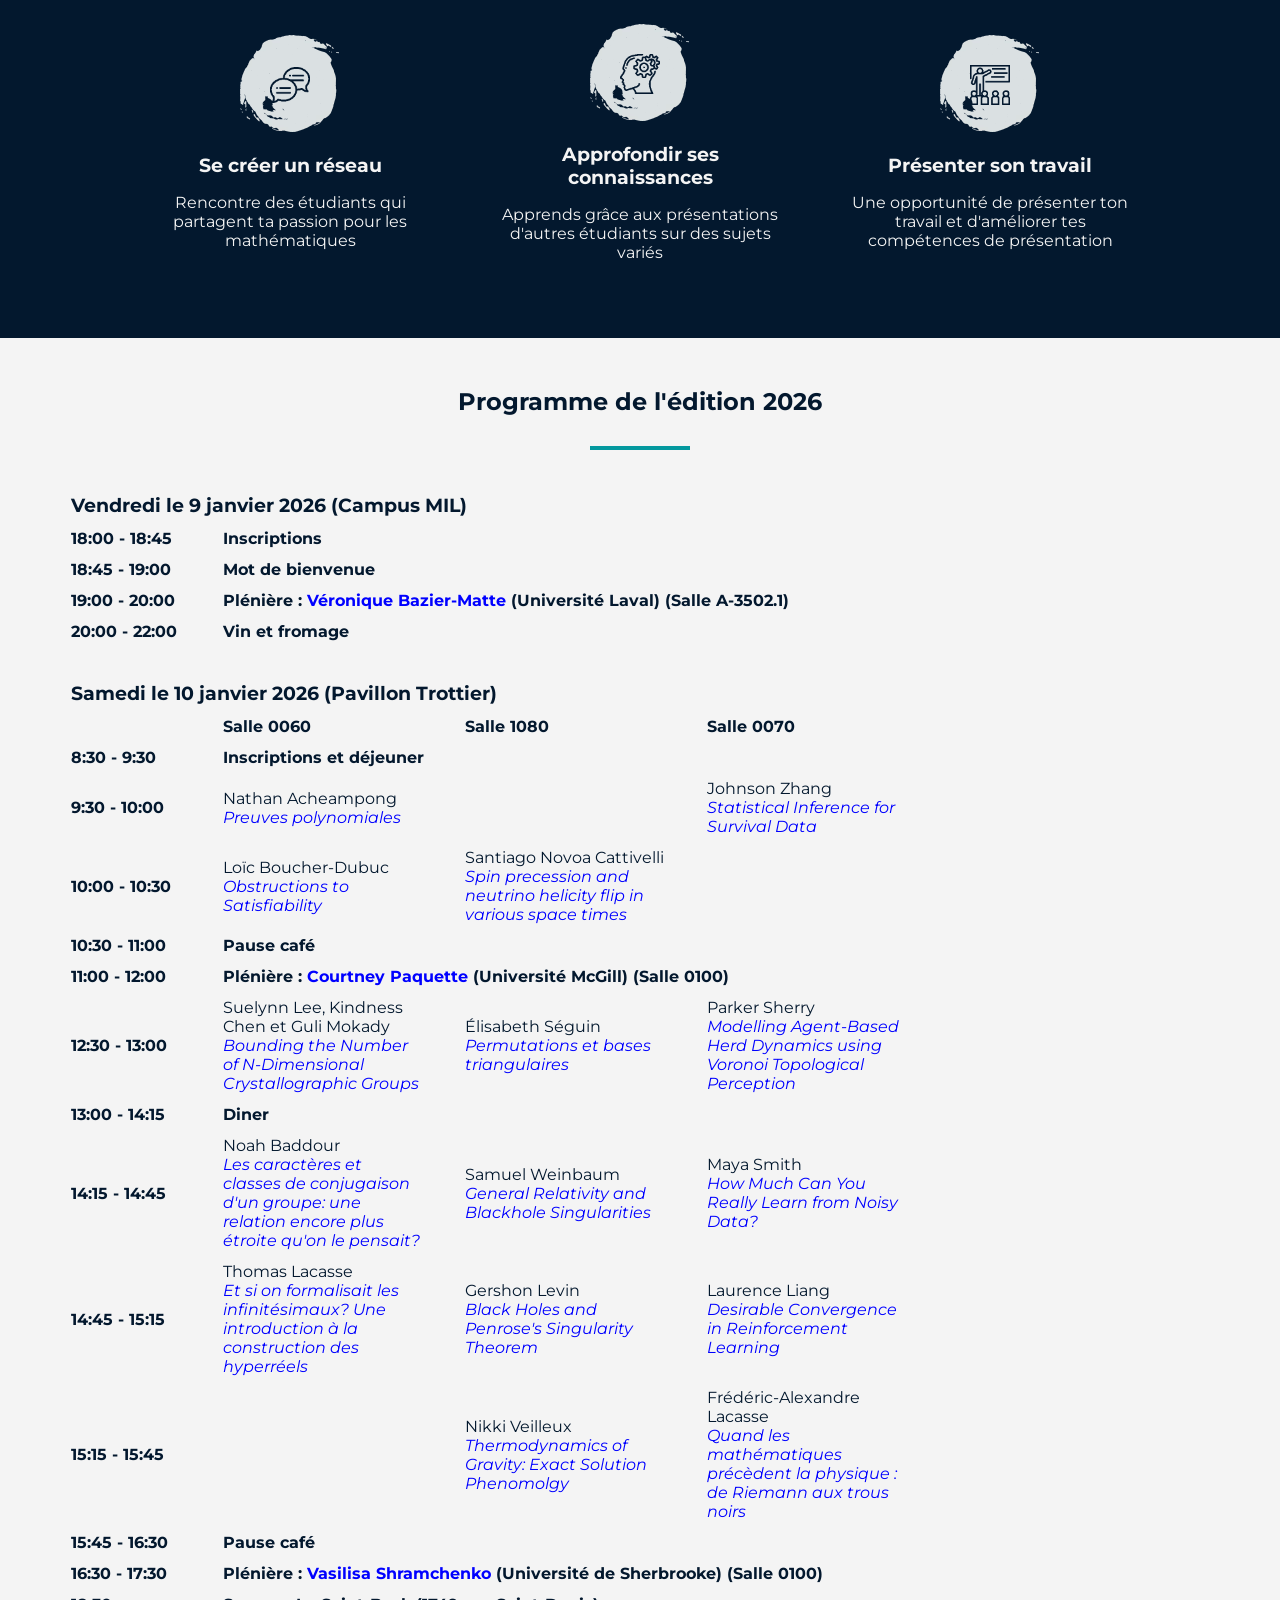
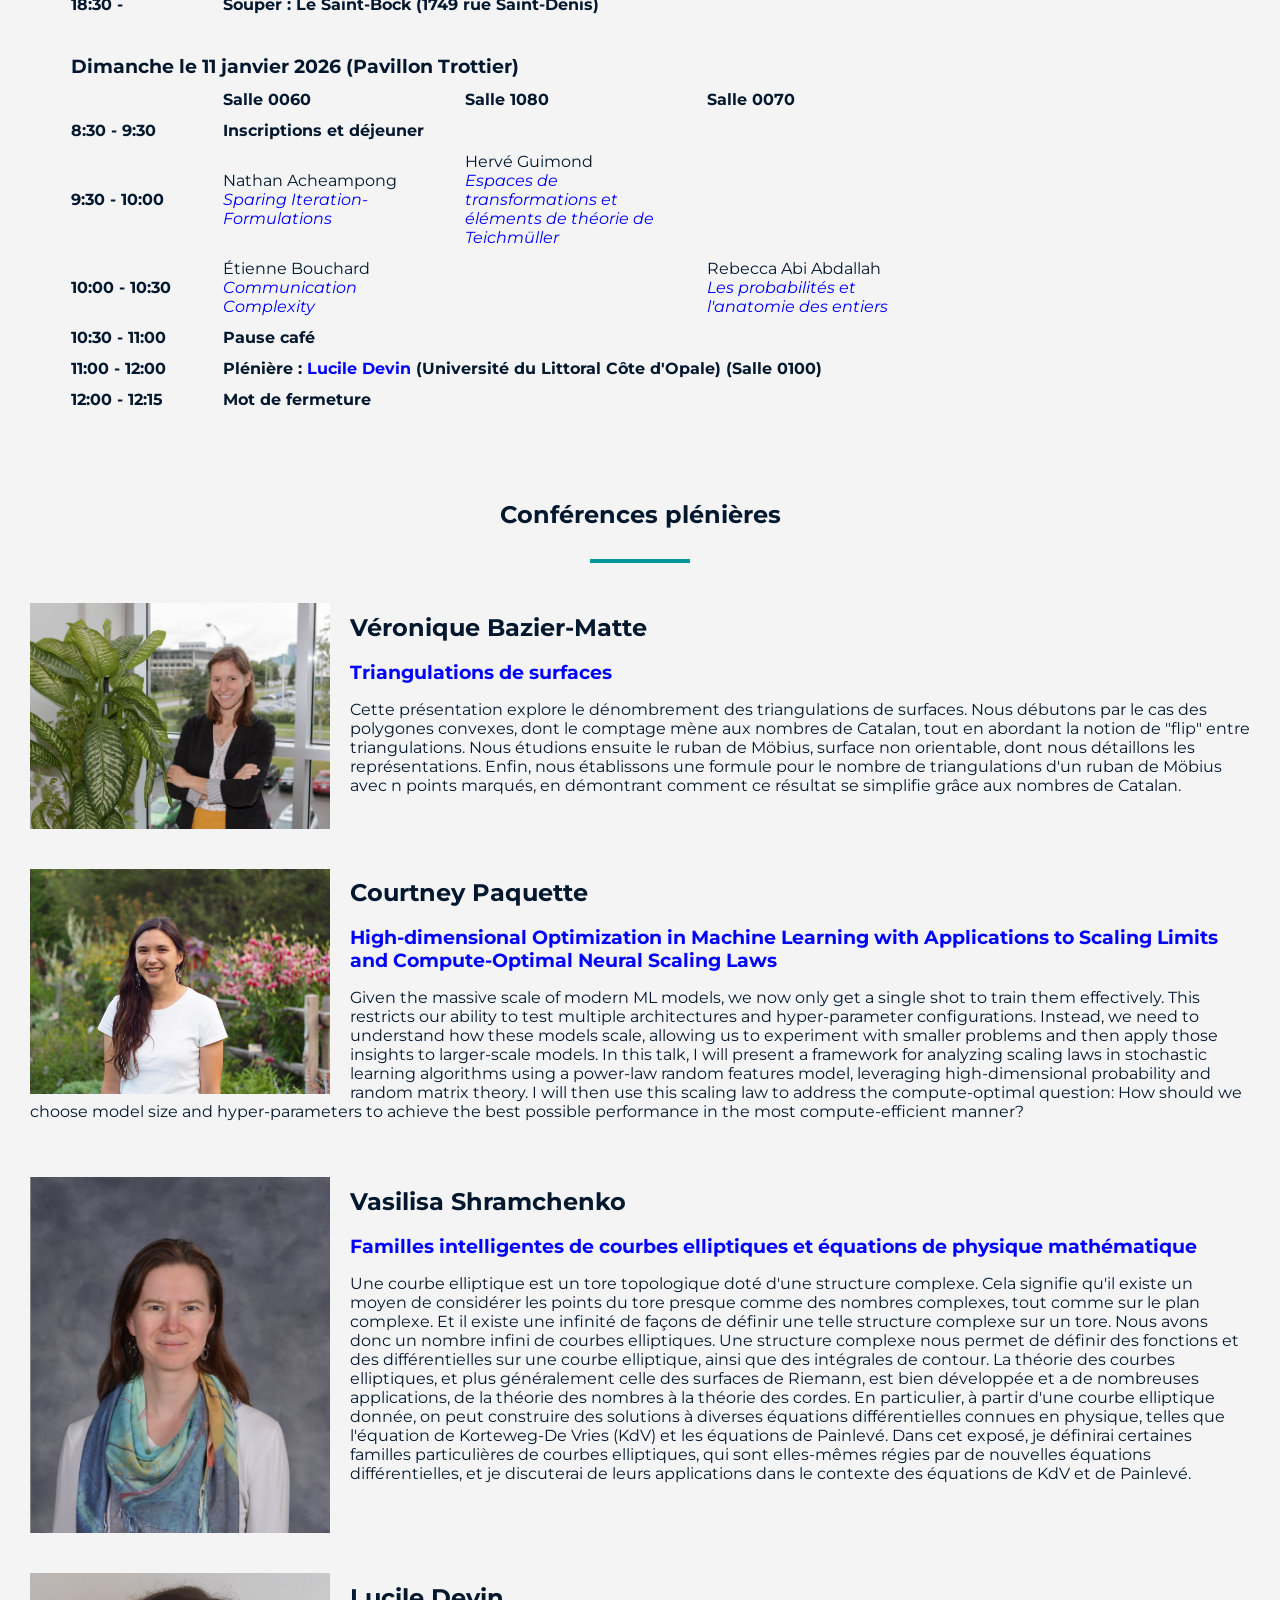
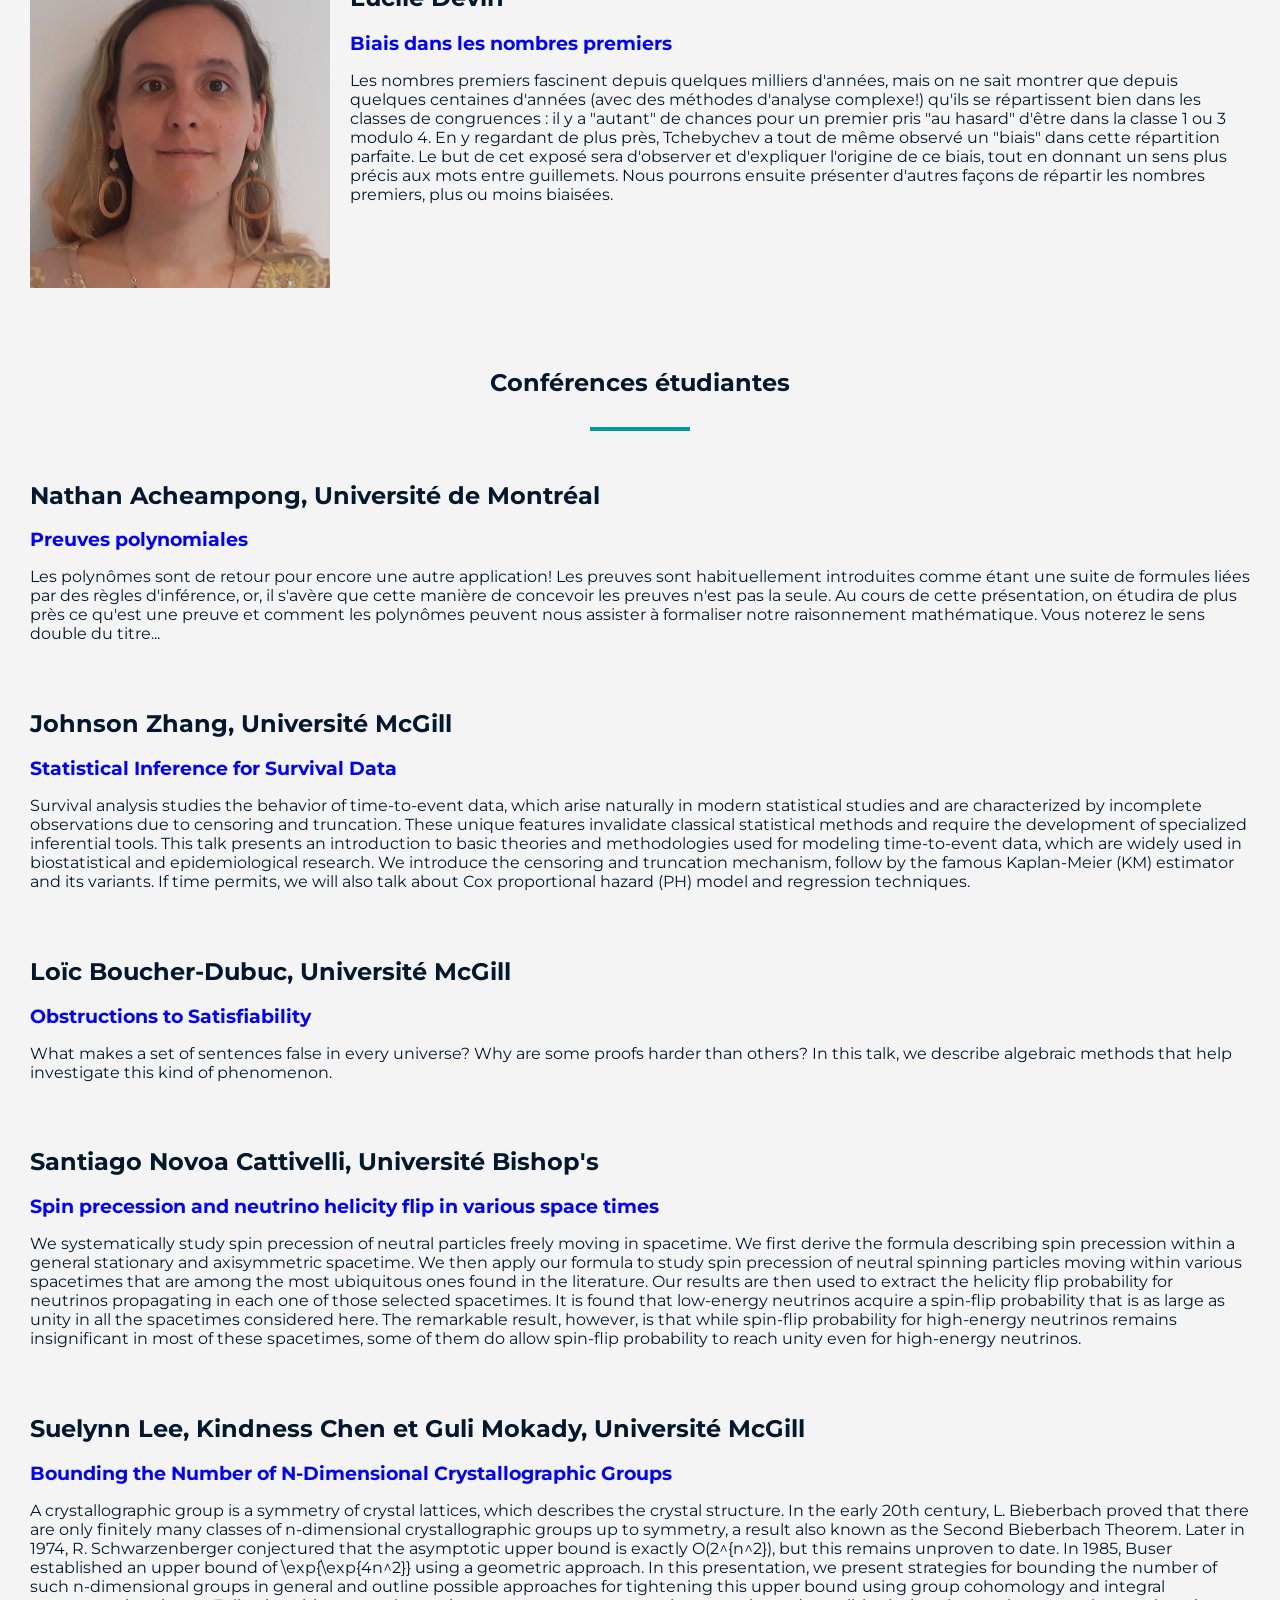
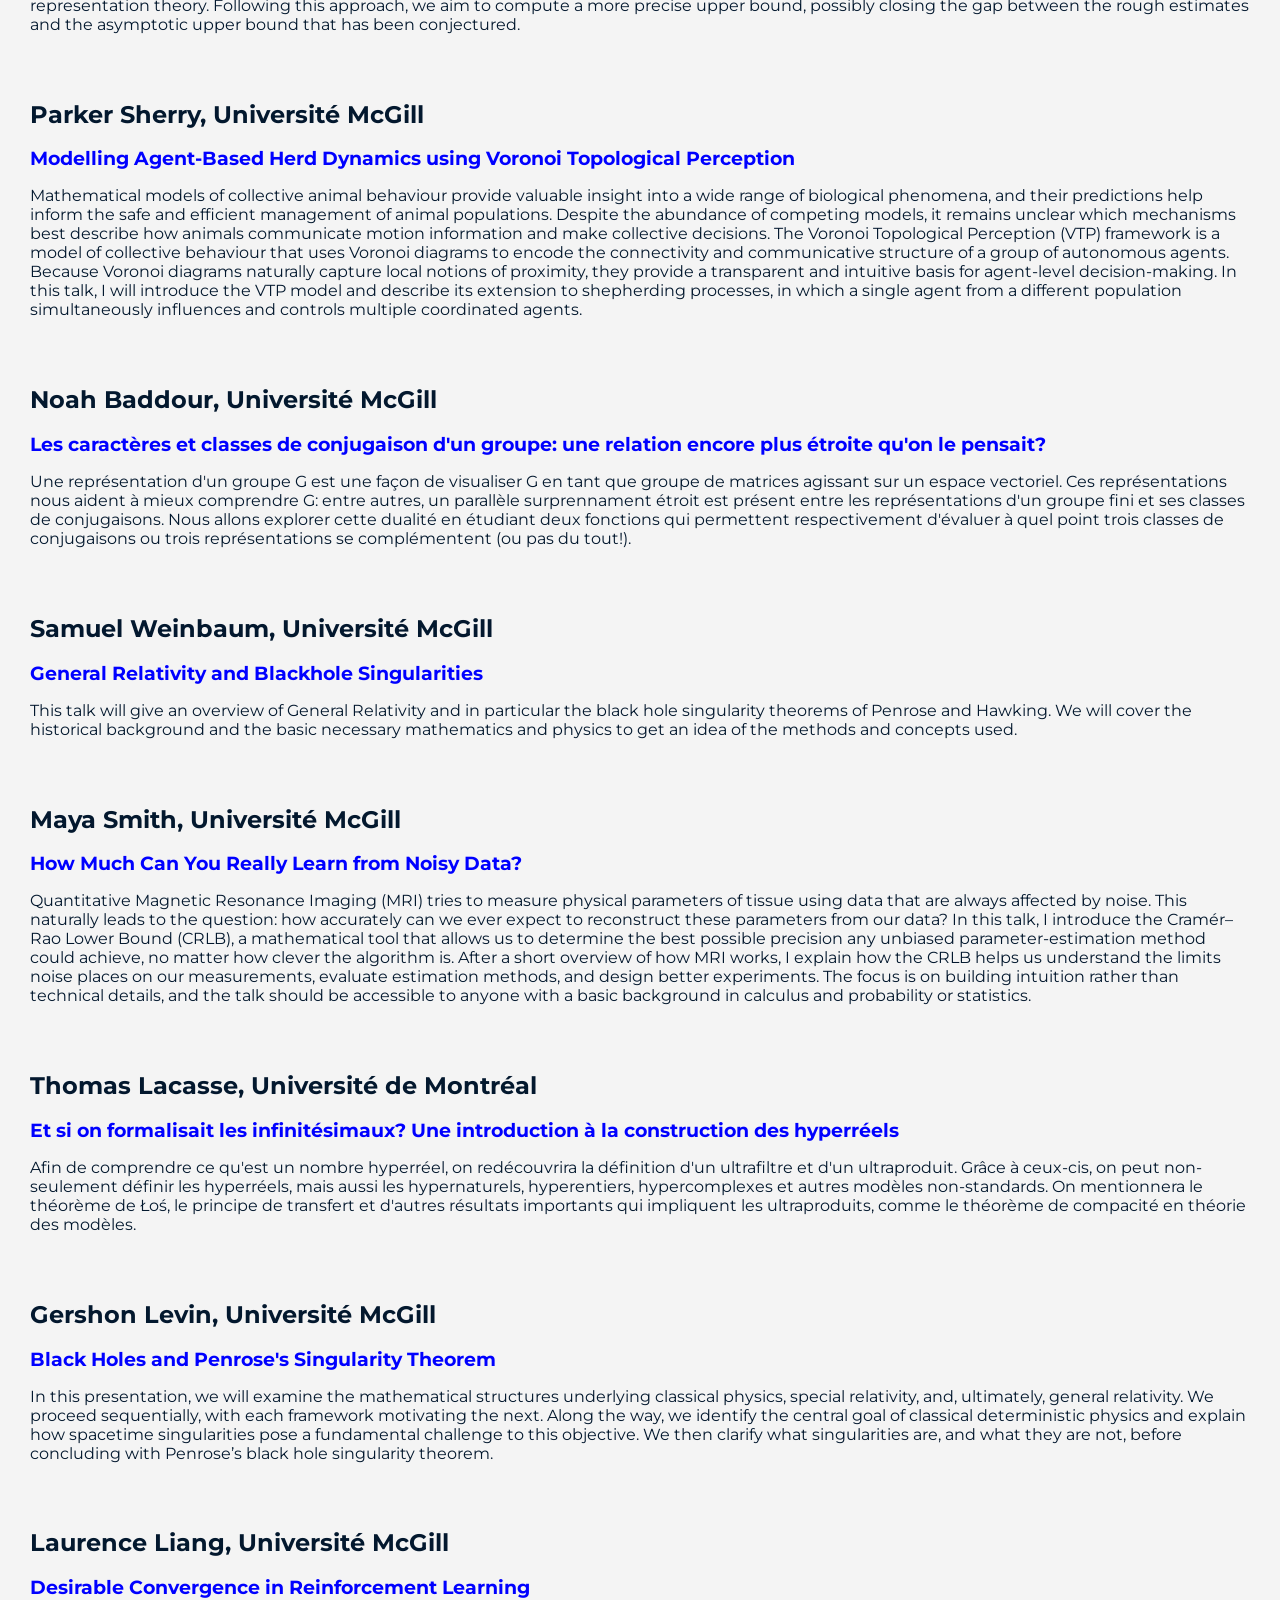
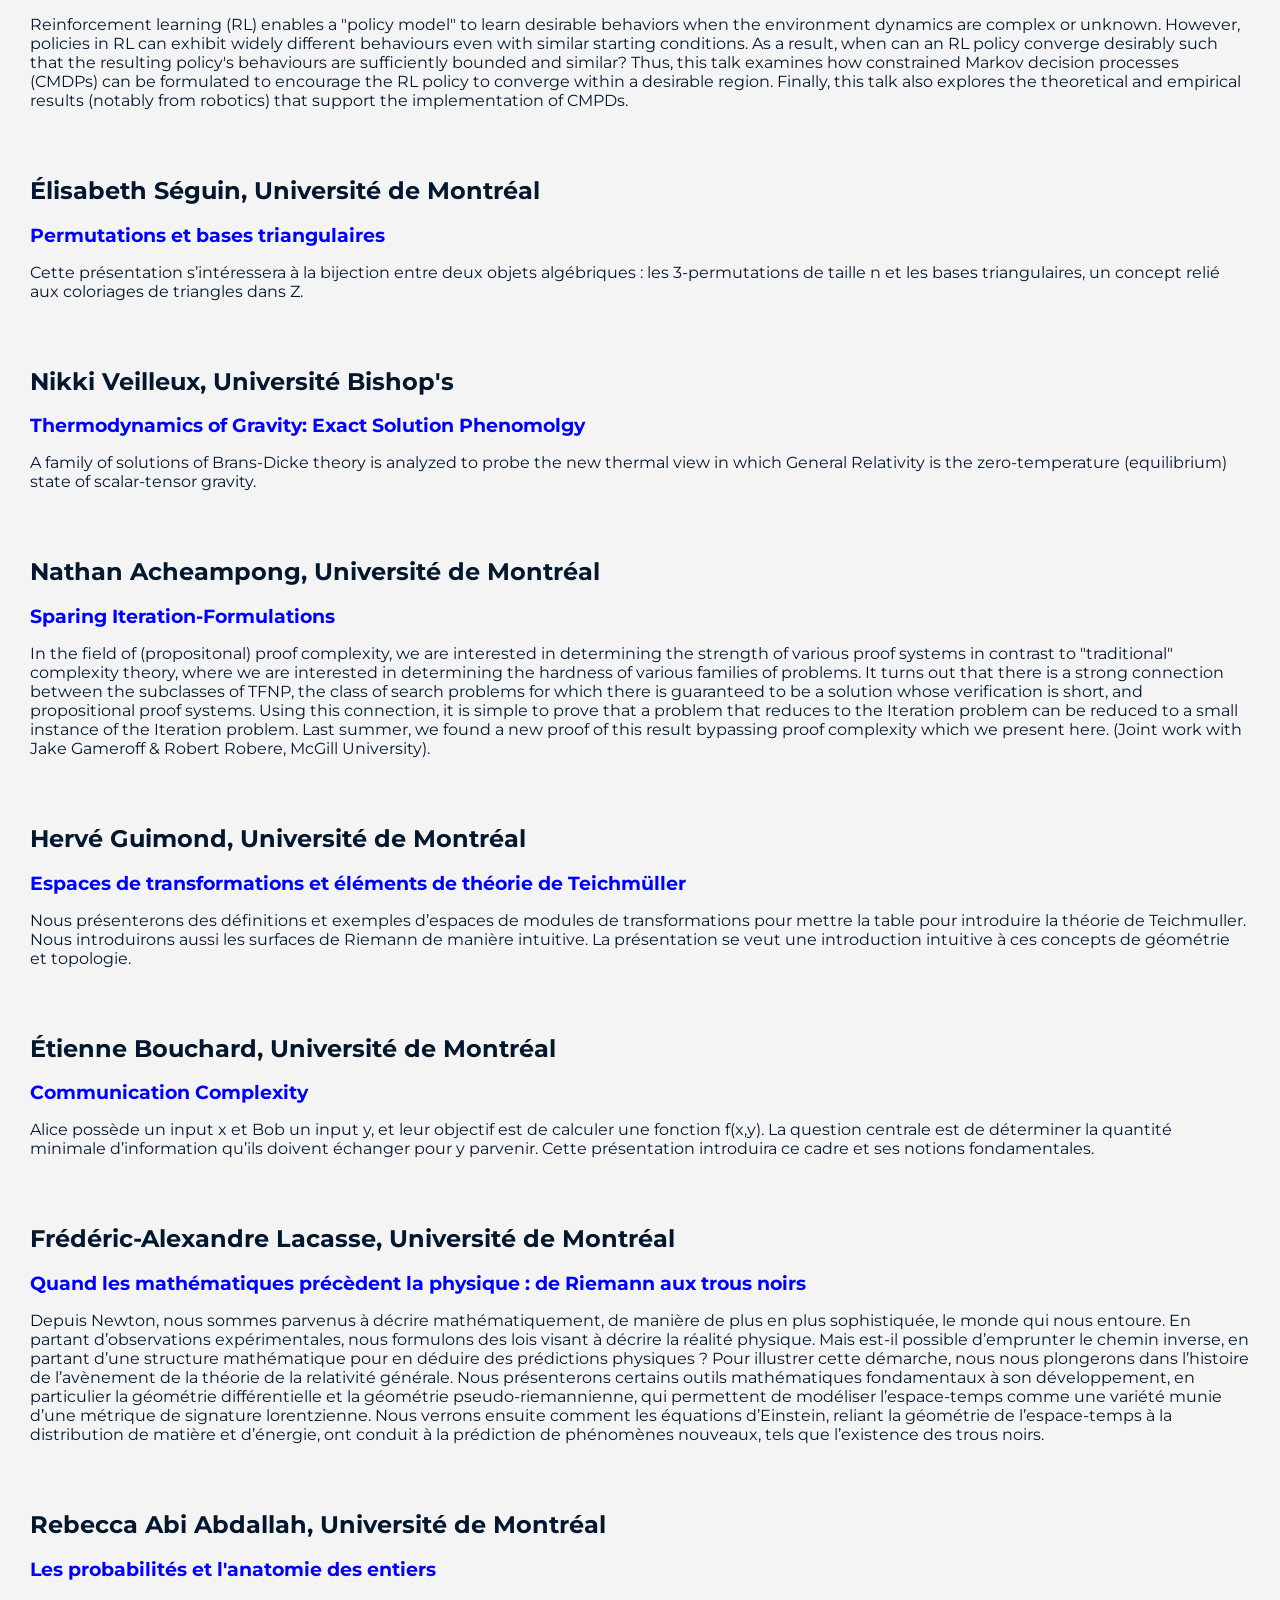
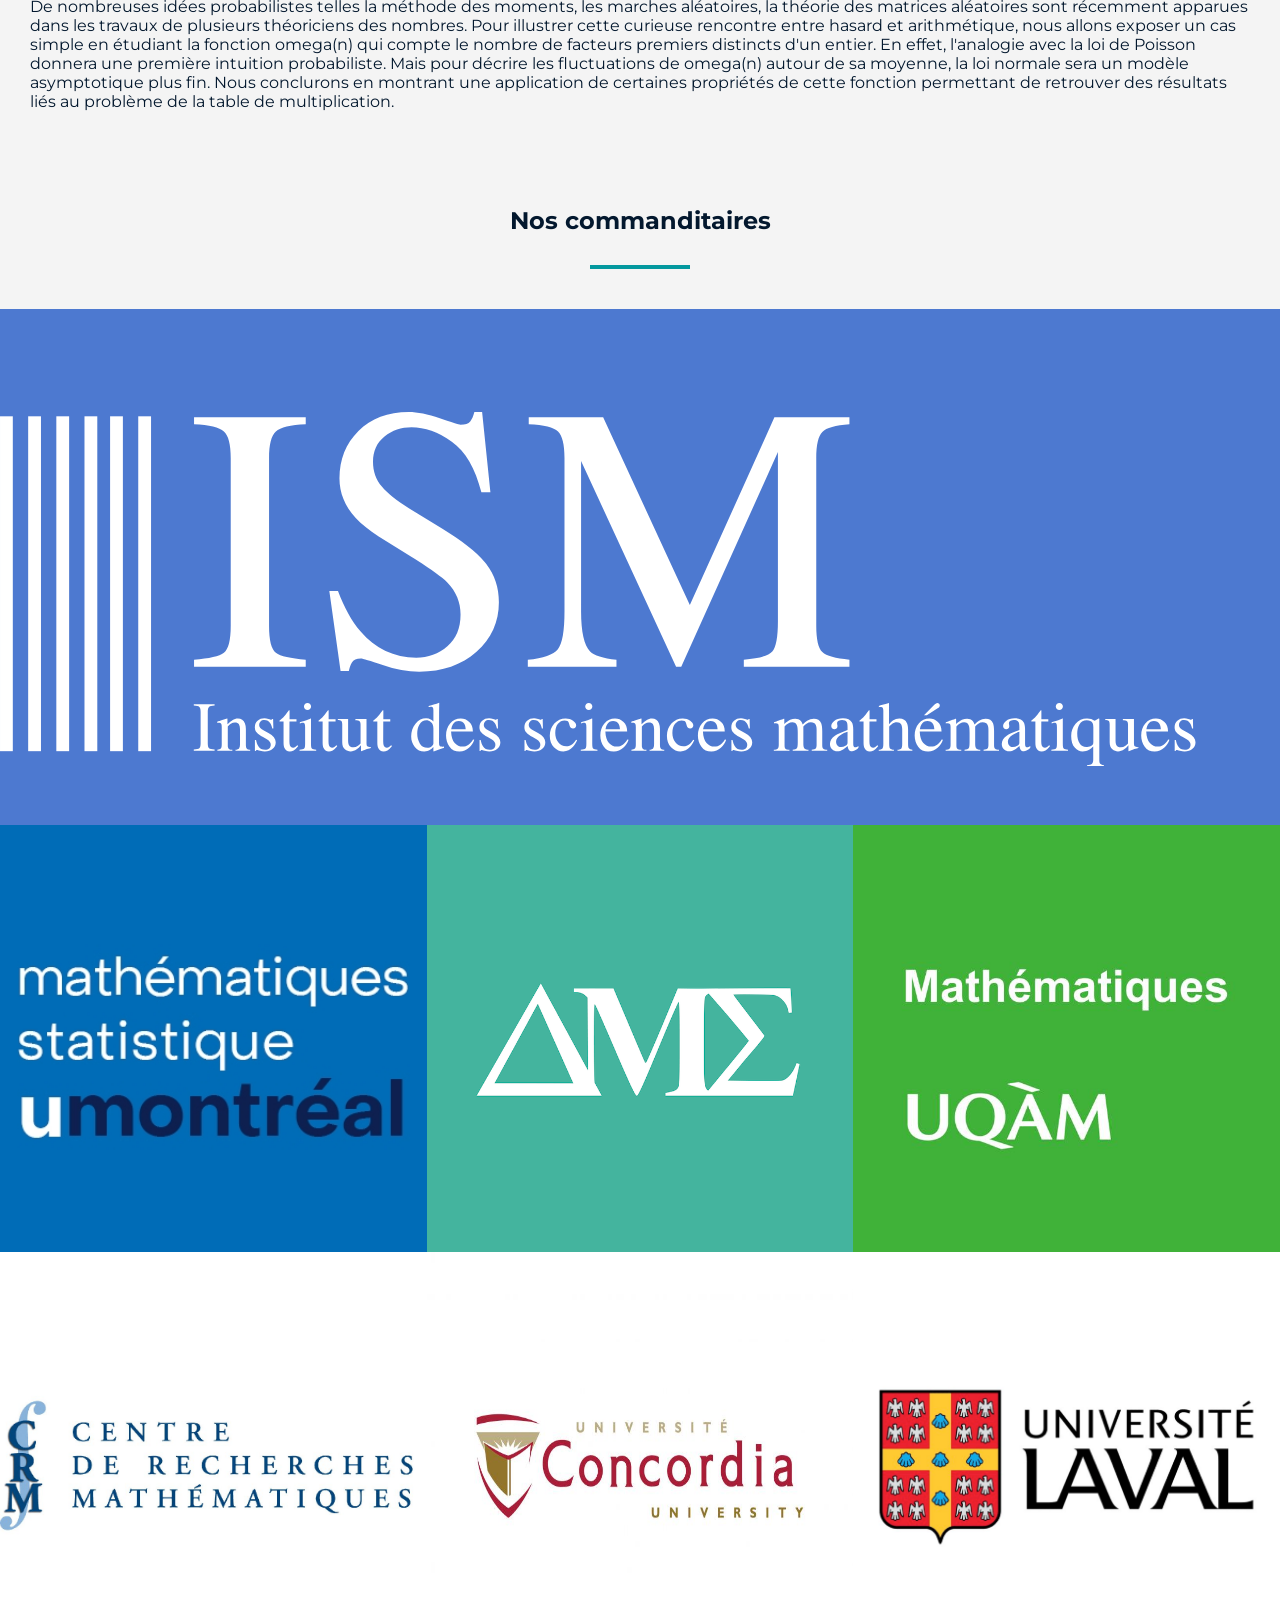
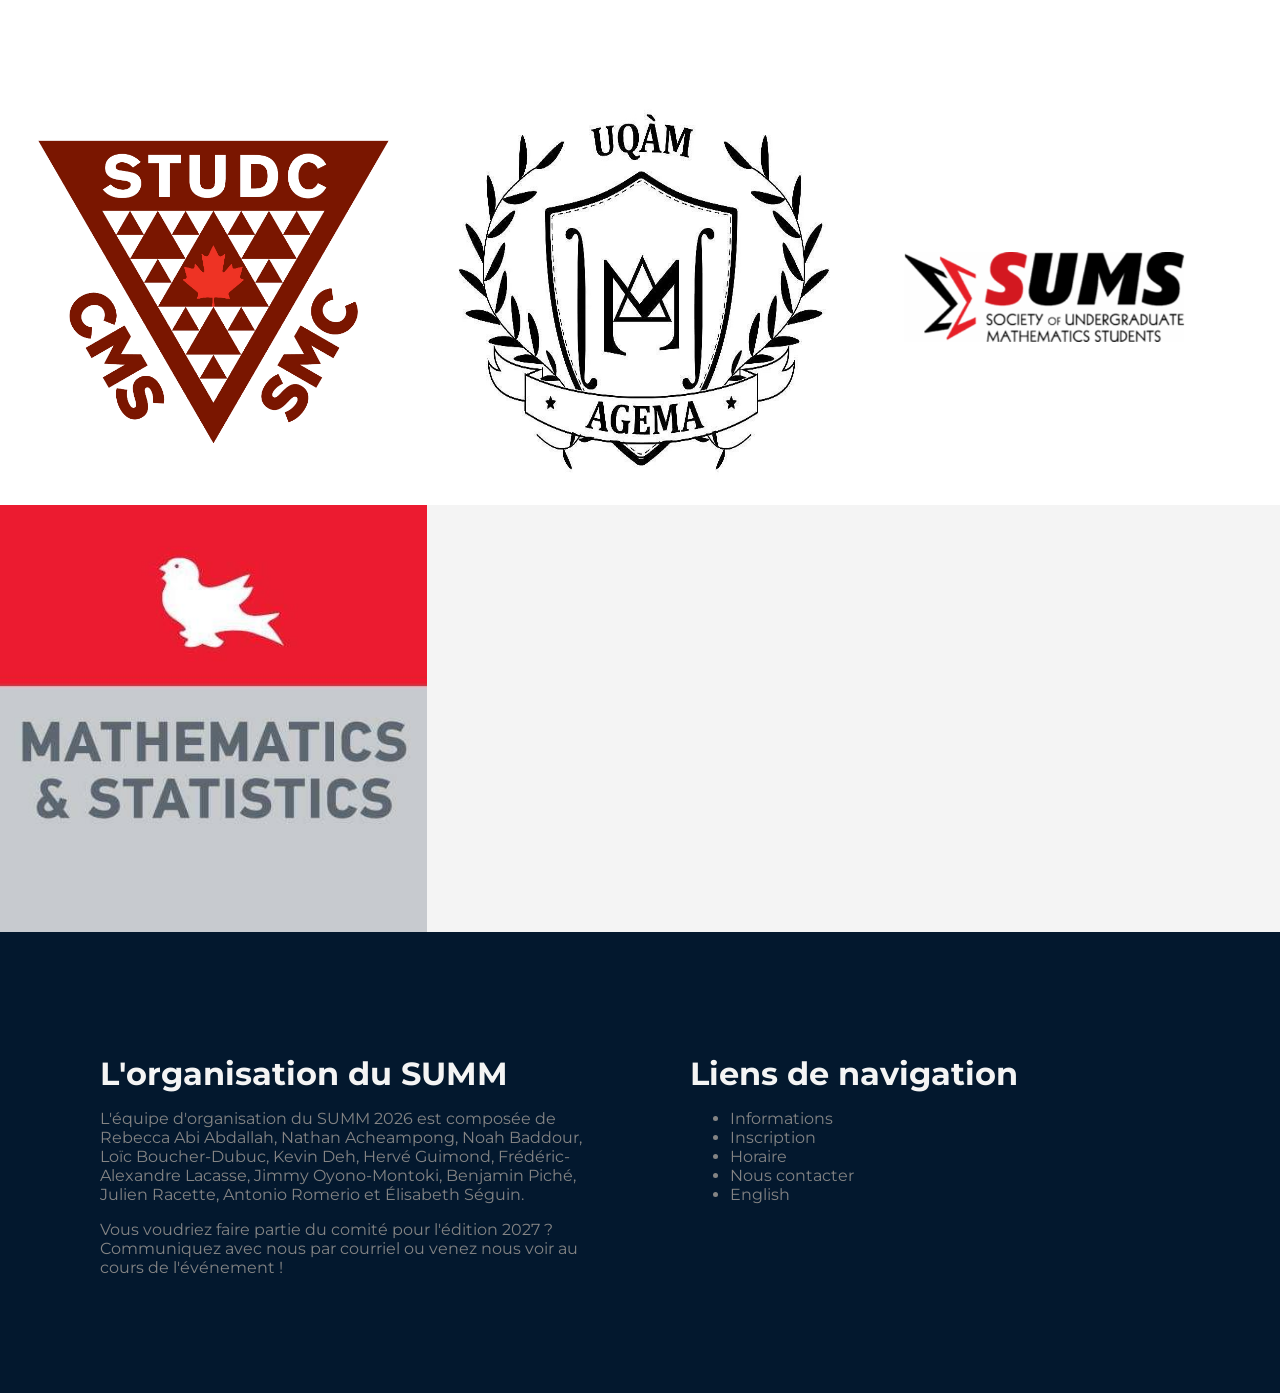
==== commit 1c7e8eef: "Update index.html" ====
--- a/index.html
+++ b/index.html
@@ -23,8 +23,8 @@
           <p class="subtitle allcaps mg-t-0 mg-r-med mg-l-med">
             Les séminaires universitaires en mathématiques à Montréal
           </p>
-          <p class="mg-b-0">Dates bientôt disponibles!</p>
-          <p class="mg-t-0">Lieu bientôt disponible!</p>
+          <p class="mg-b-0">15 au 17 janvier 2027</p>
+          <p class="mg-t-0">Université du Québec à Montréal (UQÀM)</p>
         </div>
         <a href="#what">
           <svg xmlns="http://www.w3.org/2000/svg"
@@ -61,7 +61,7 @@
             La fin de semaine des SUMM s'adresse aux étudiant.e.s de premier
             cycle, en mathématiques ou en un autre domaine scientifique connexe.
 	    Les étudiants aux cycles supérieurs sont aussi les bienvenus.
-            Elle se tiendra du 9 au 11 janvier 2026.
+            Elle se tiendra du 15 au 17 janvier 2027.
 
           </p>
           <p>
@@ -133,13 +133,13 @@
         </div>
       </section>
       <div class="cta mg-none pd-r-huge pd-l-huge pd-b-big pd-t-big" id="reg">
-        <p class="light-color mg-none">On se revoit en 2027!</p>
+        <p class="light-color mg-none">On s'y rencontre?</p>
         <div>
           <!-- <a class="mg-r-med" target="blank" href="">
             S'inscrire en tant que conférencier.ière
           </a> -->
-          <a target="blank" href="https://m.me/j/LBd3qE9MVTc6ZAsx/?send_source=gc%3Acopy_invite_link_c">
-            Organiser l'édition 2027 du SUMM
+          <a target="blank" href="https://www.zeffy.com/fr-CA/ticketing/summ--2027">
+            S'inscrire en tant que participant.e
           </a>
         </div>
       </div>
@@ -204,7 +204,7 @@
       </div> -->
 	<section id="program">
 		<div style="text-align:center;">
-    		<h2>Programme</h2>
+    		<h2>Programme de l'édition 2026</h2>
         	<span class="title-decoration mg-t-med"></span>
 		</div>
 <table id="program_table">
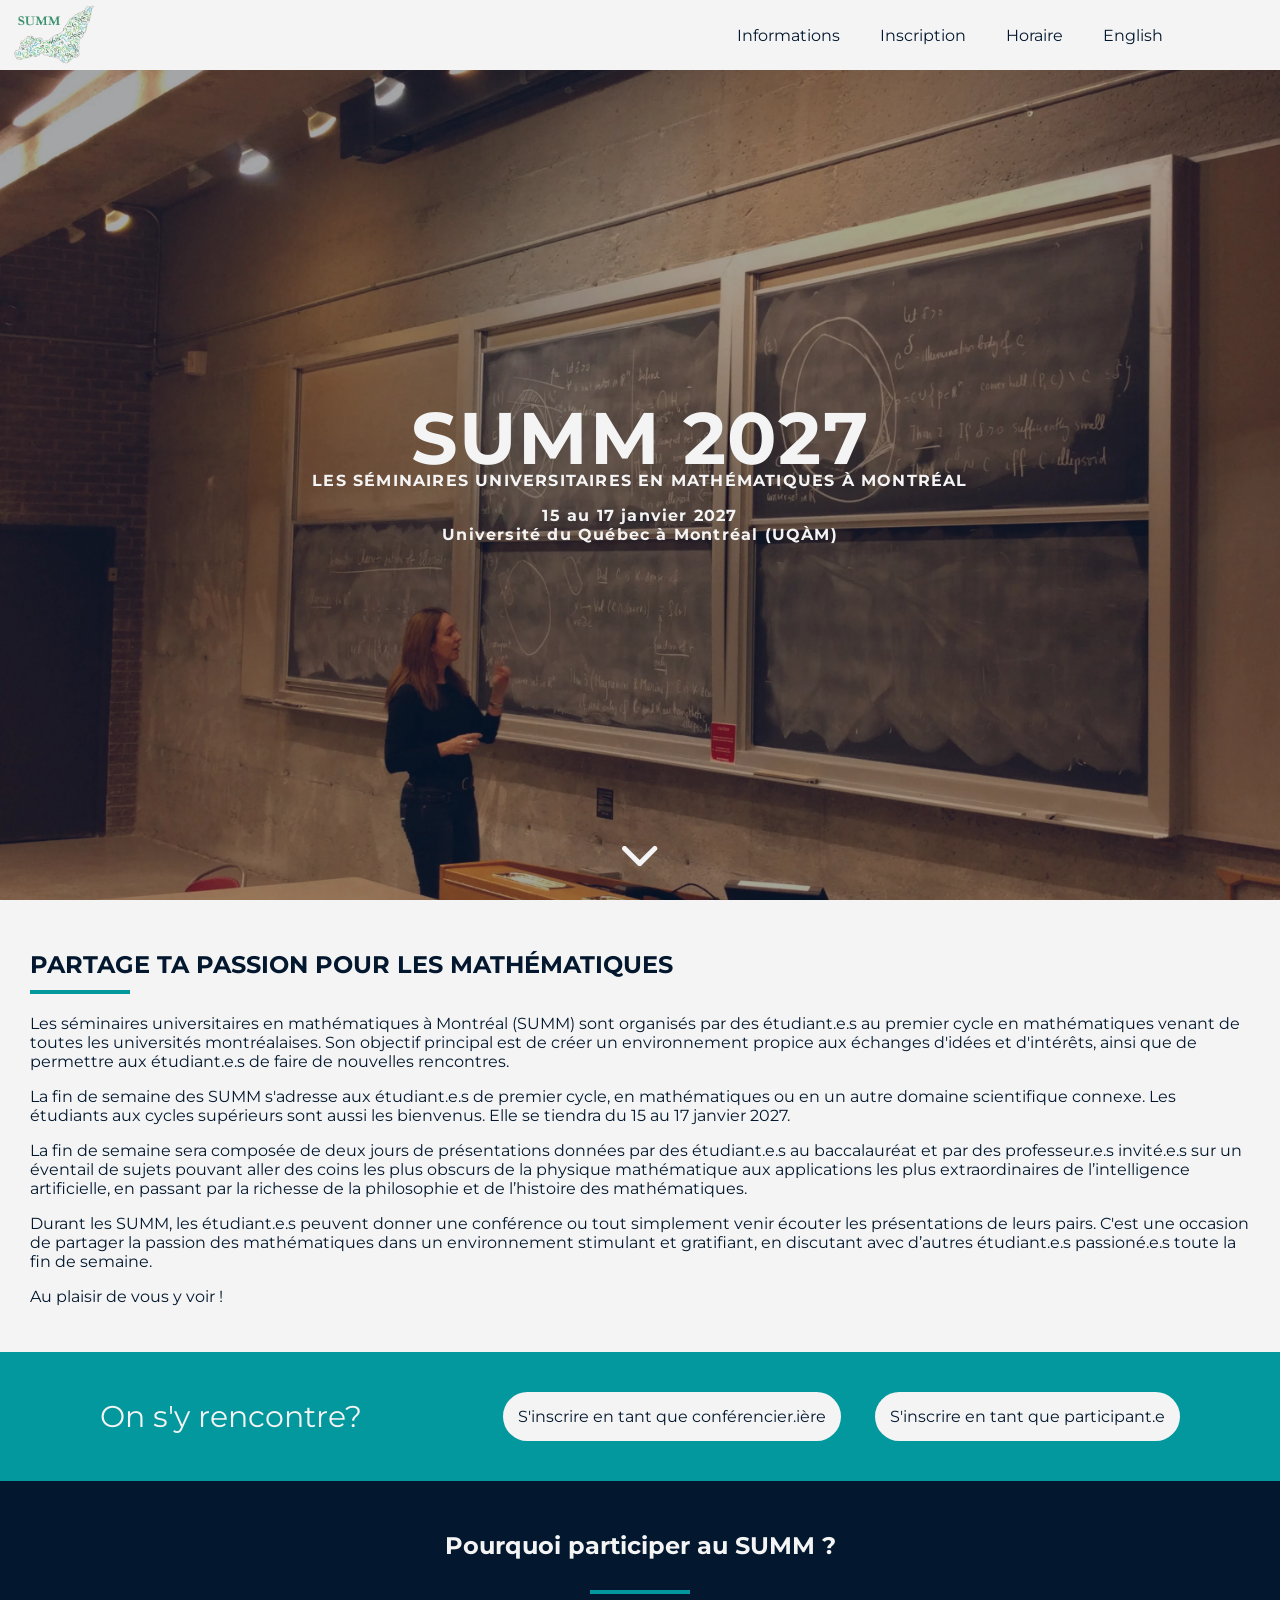
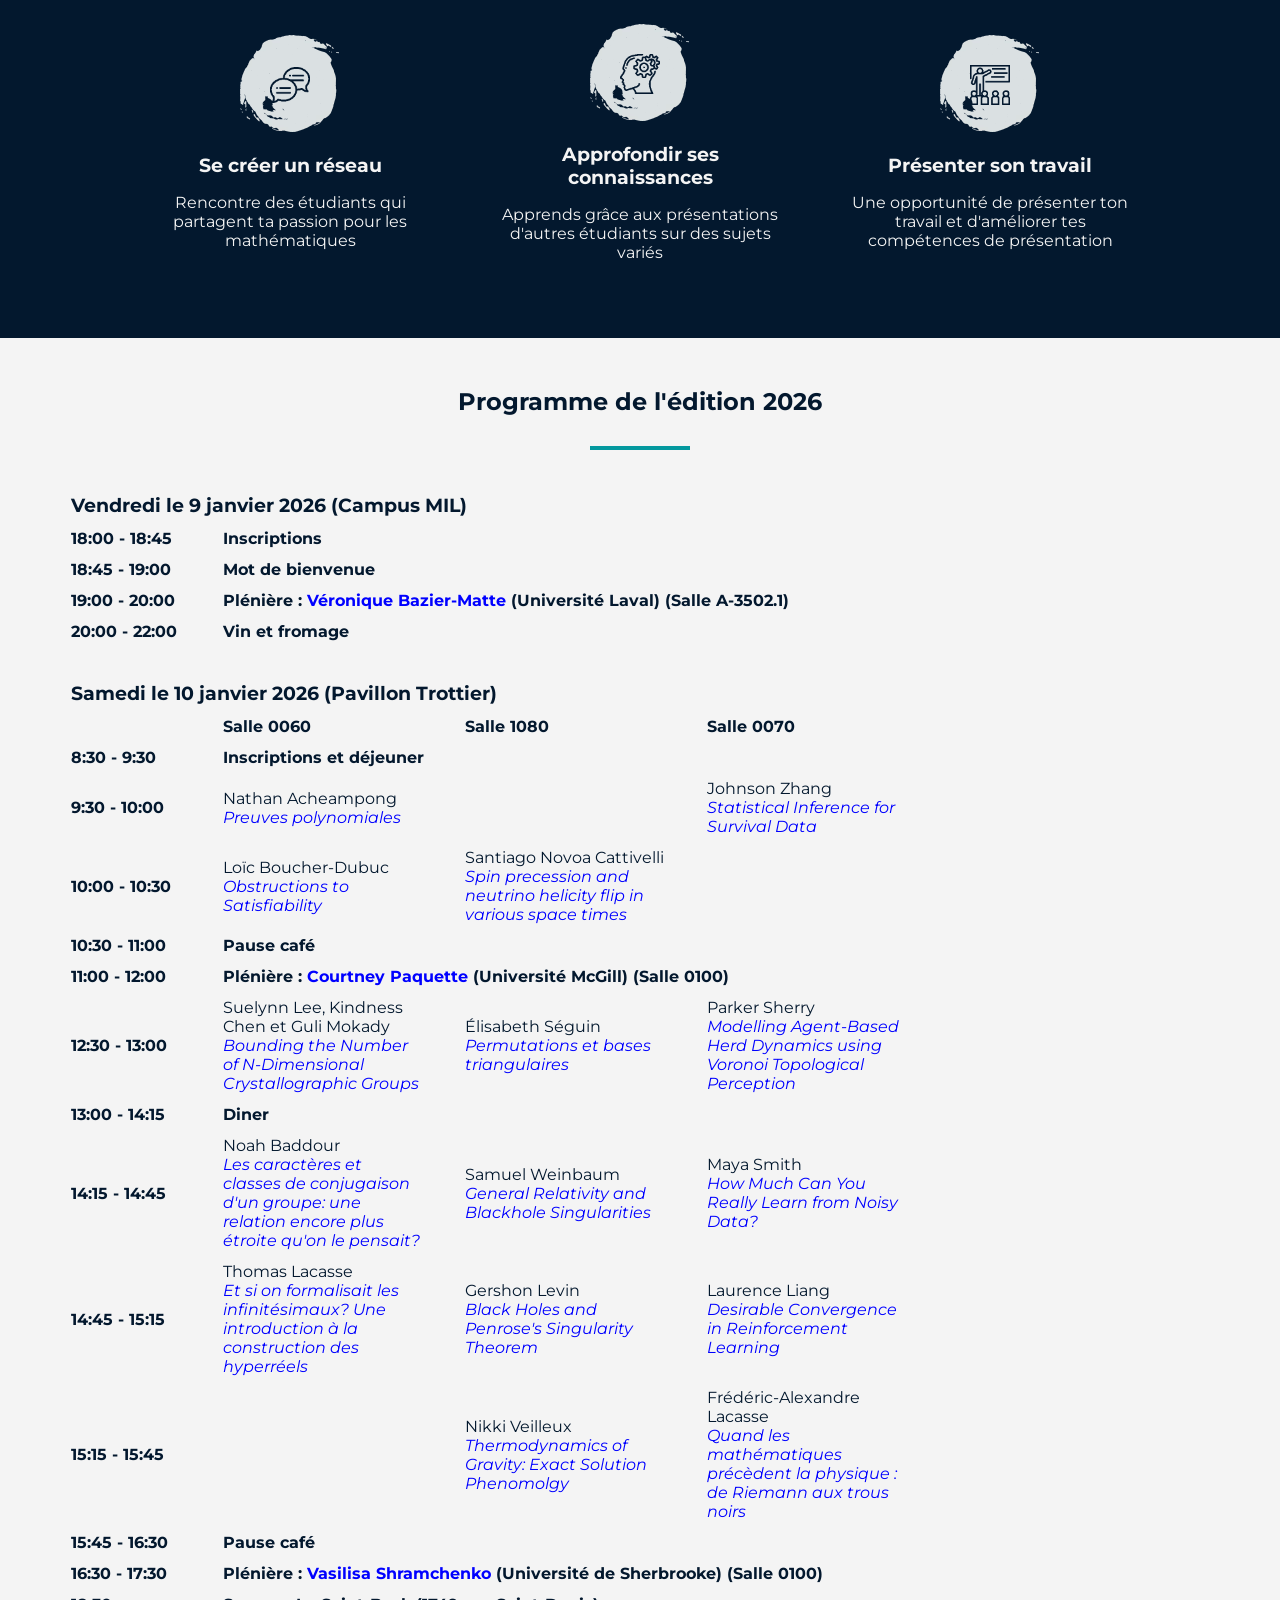
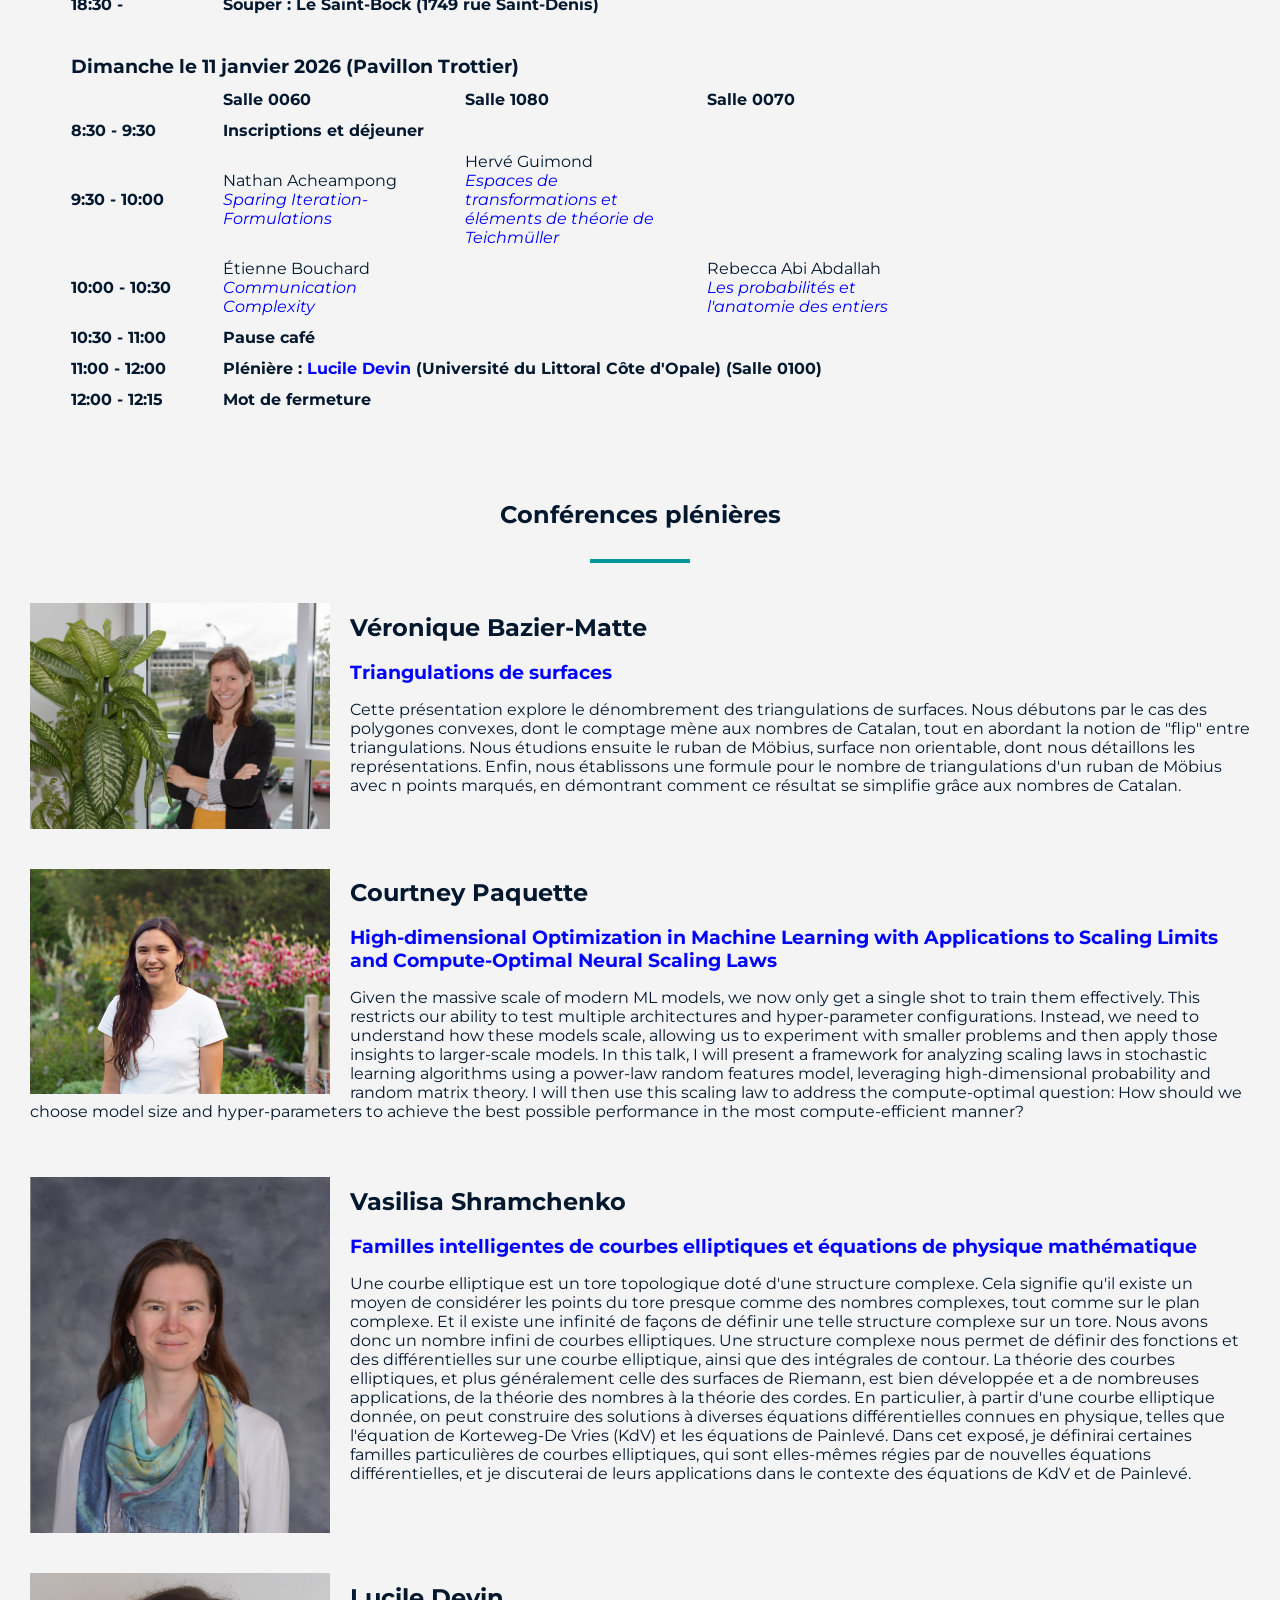
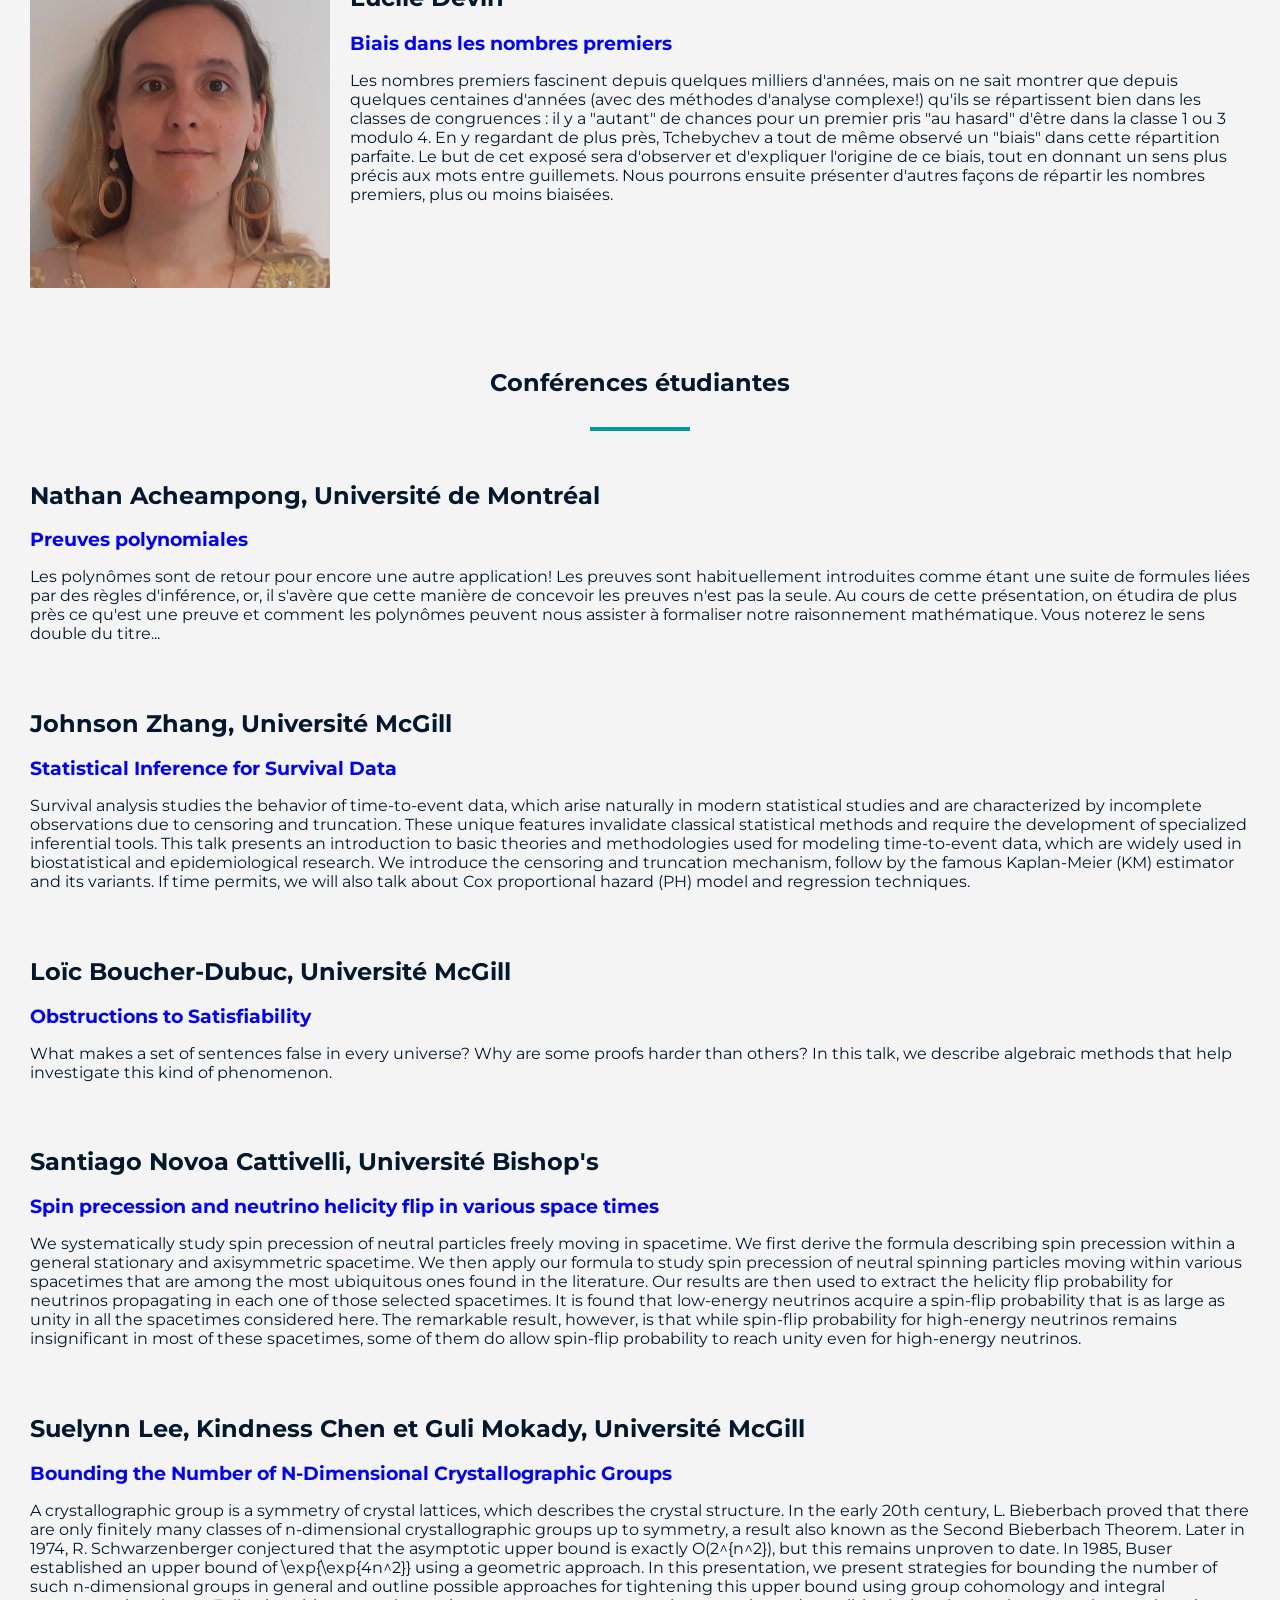
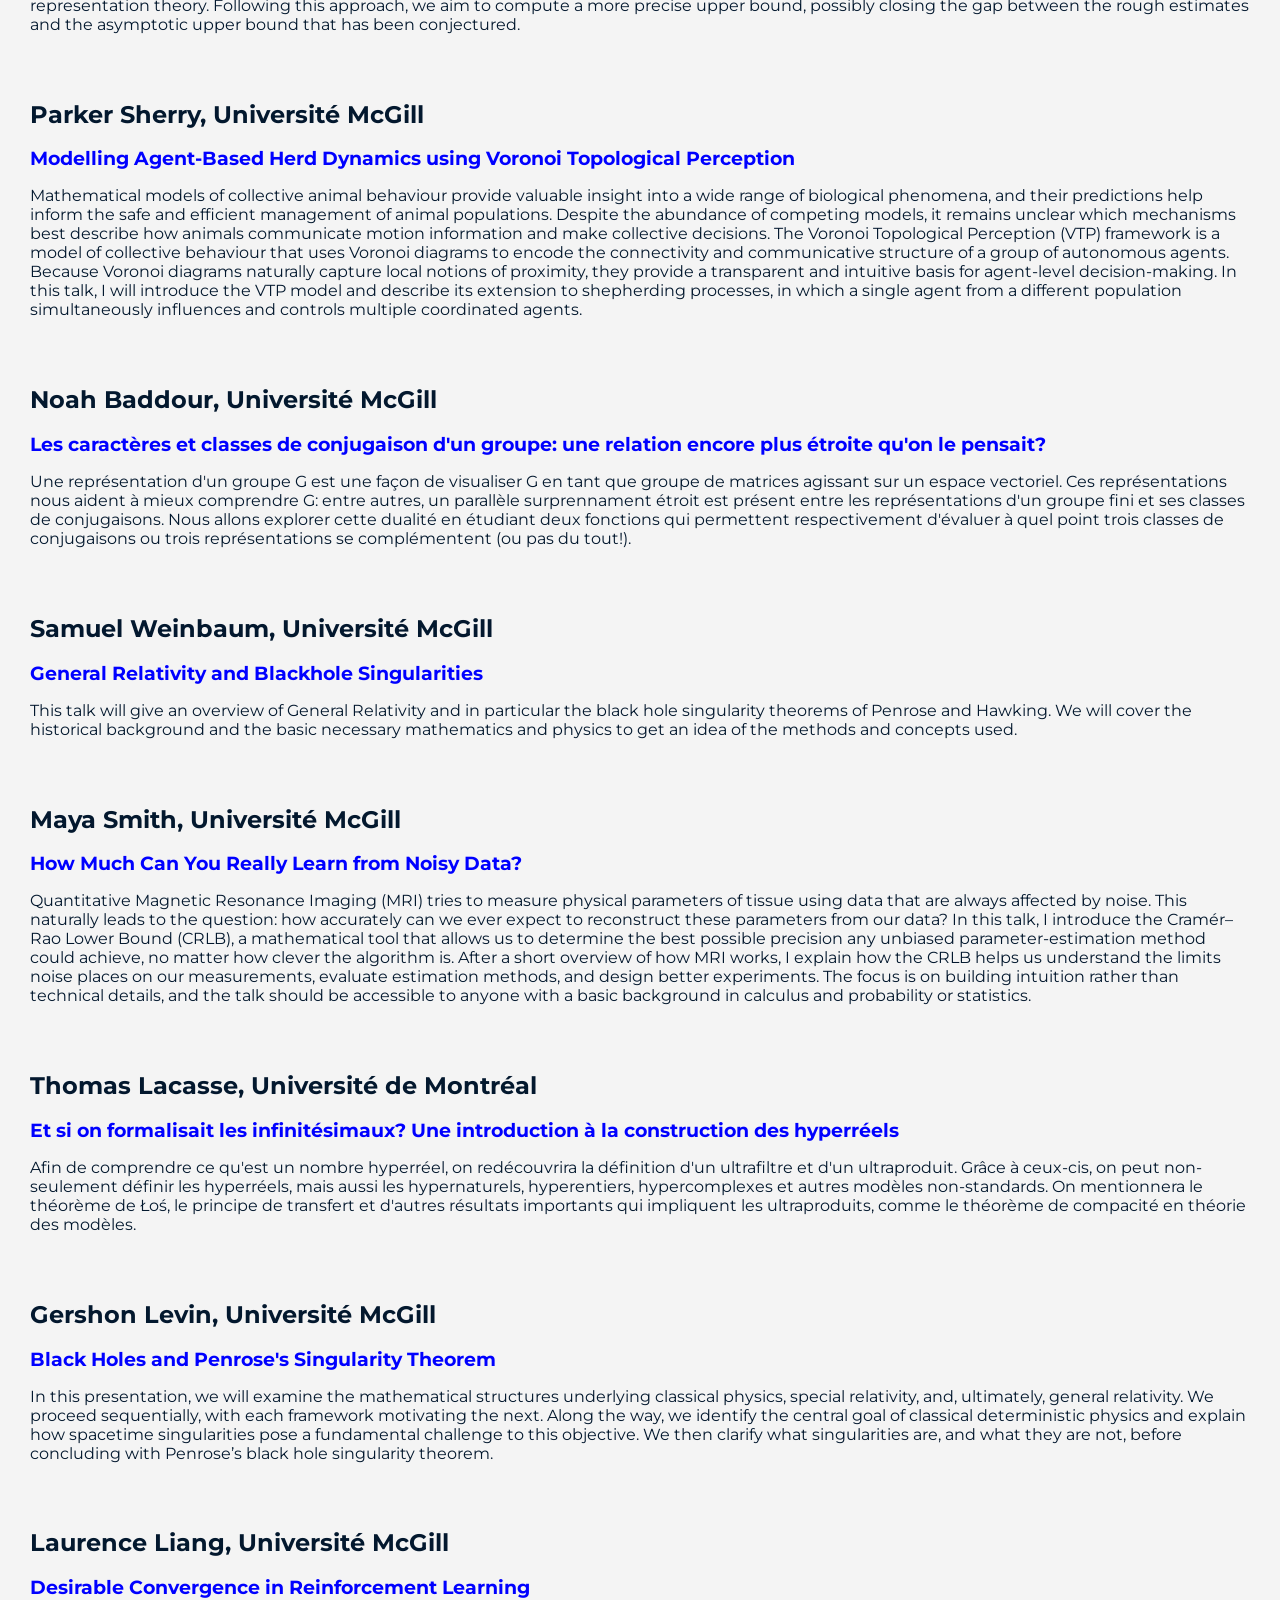
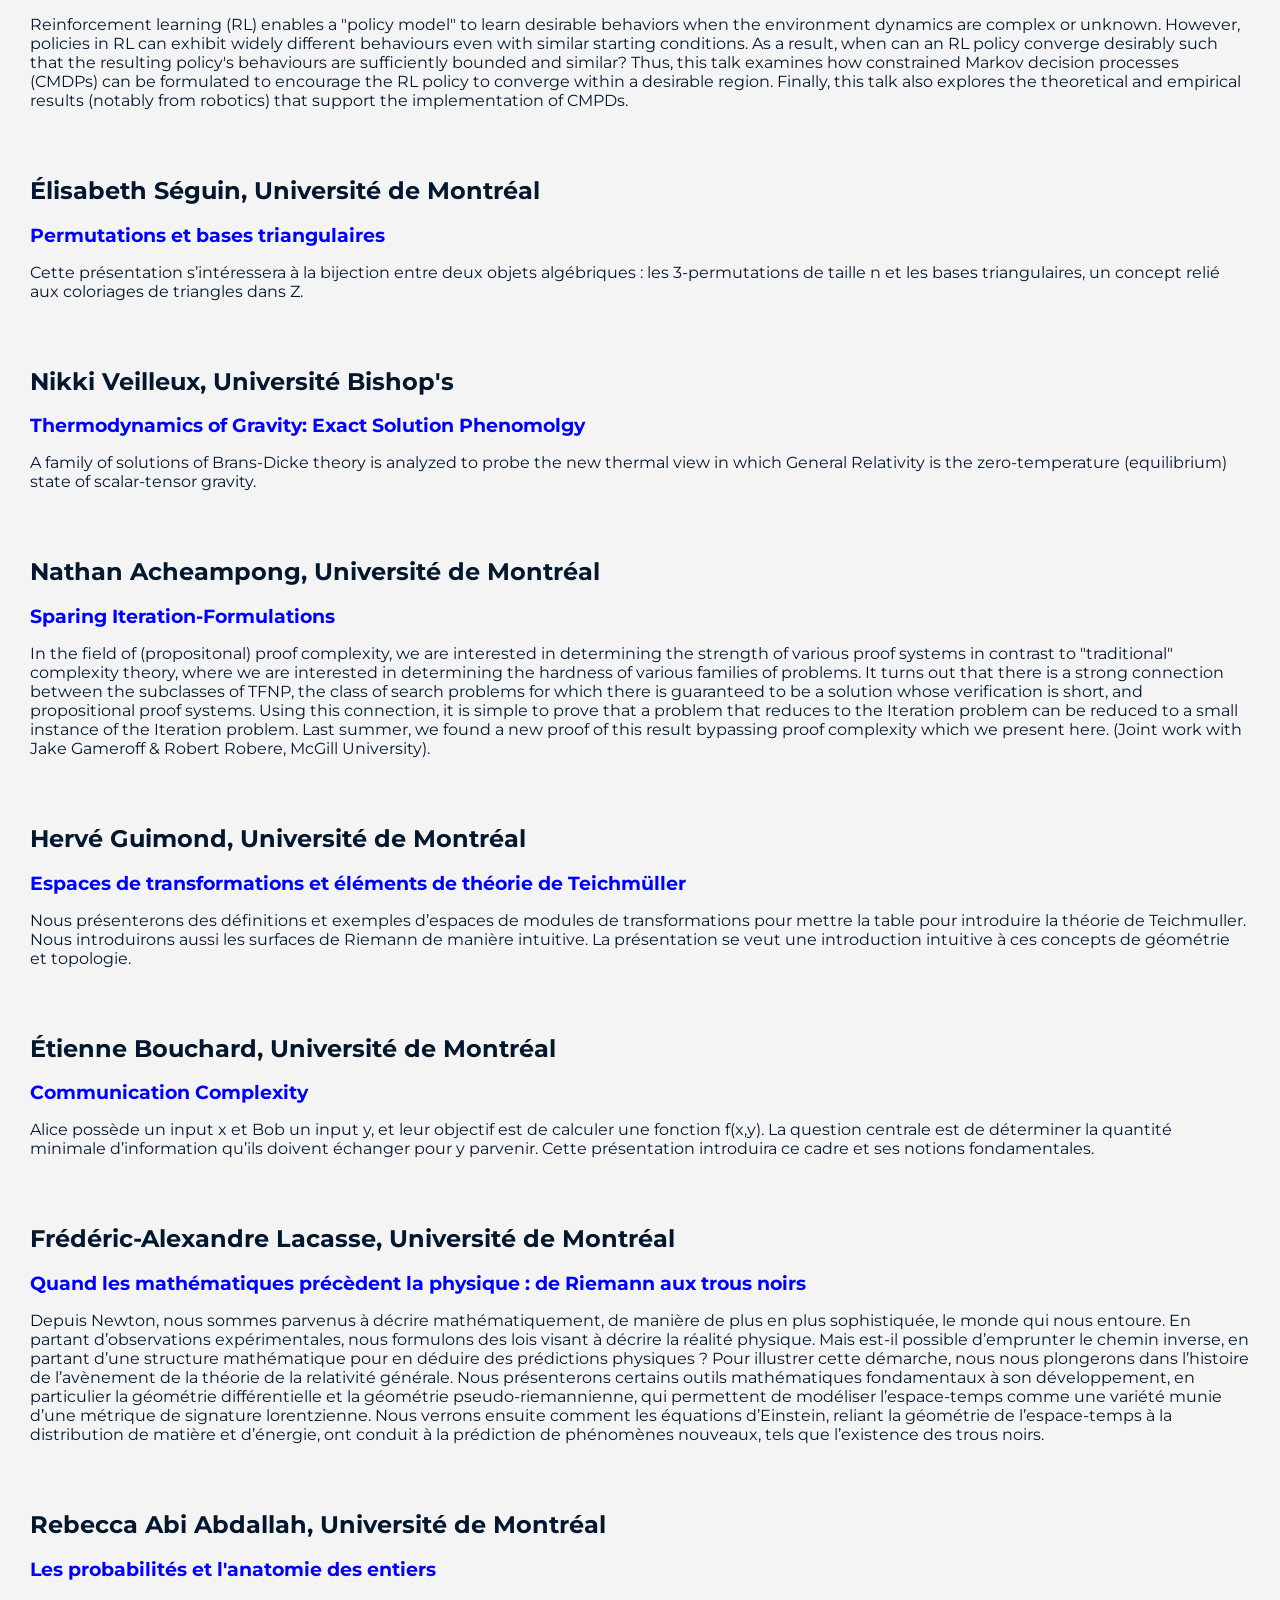
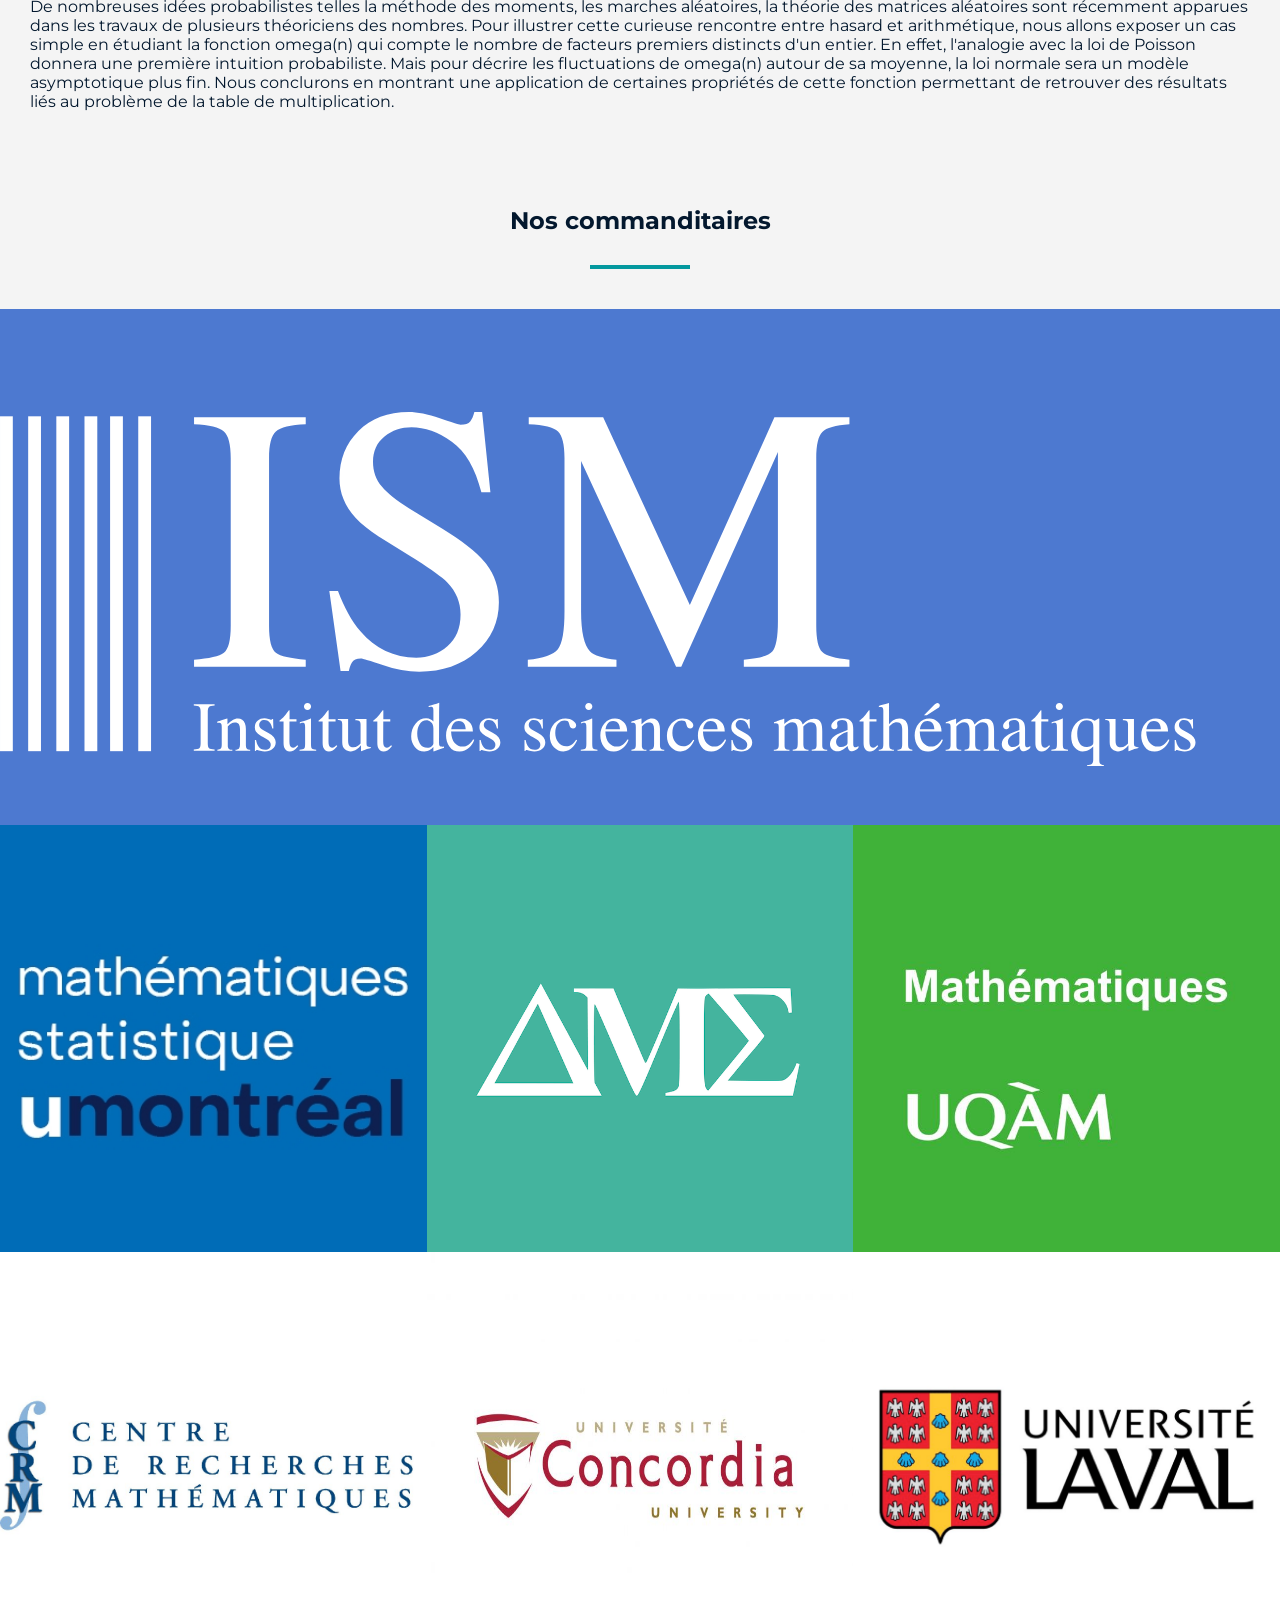
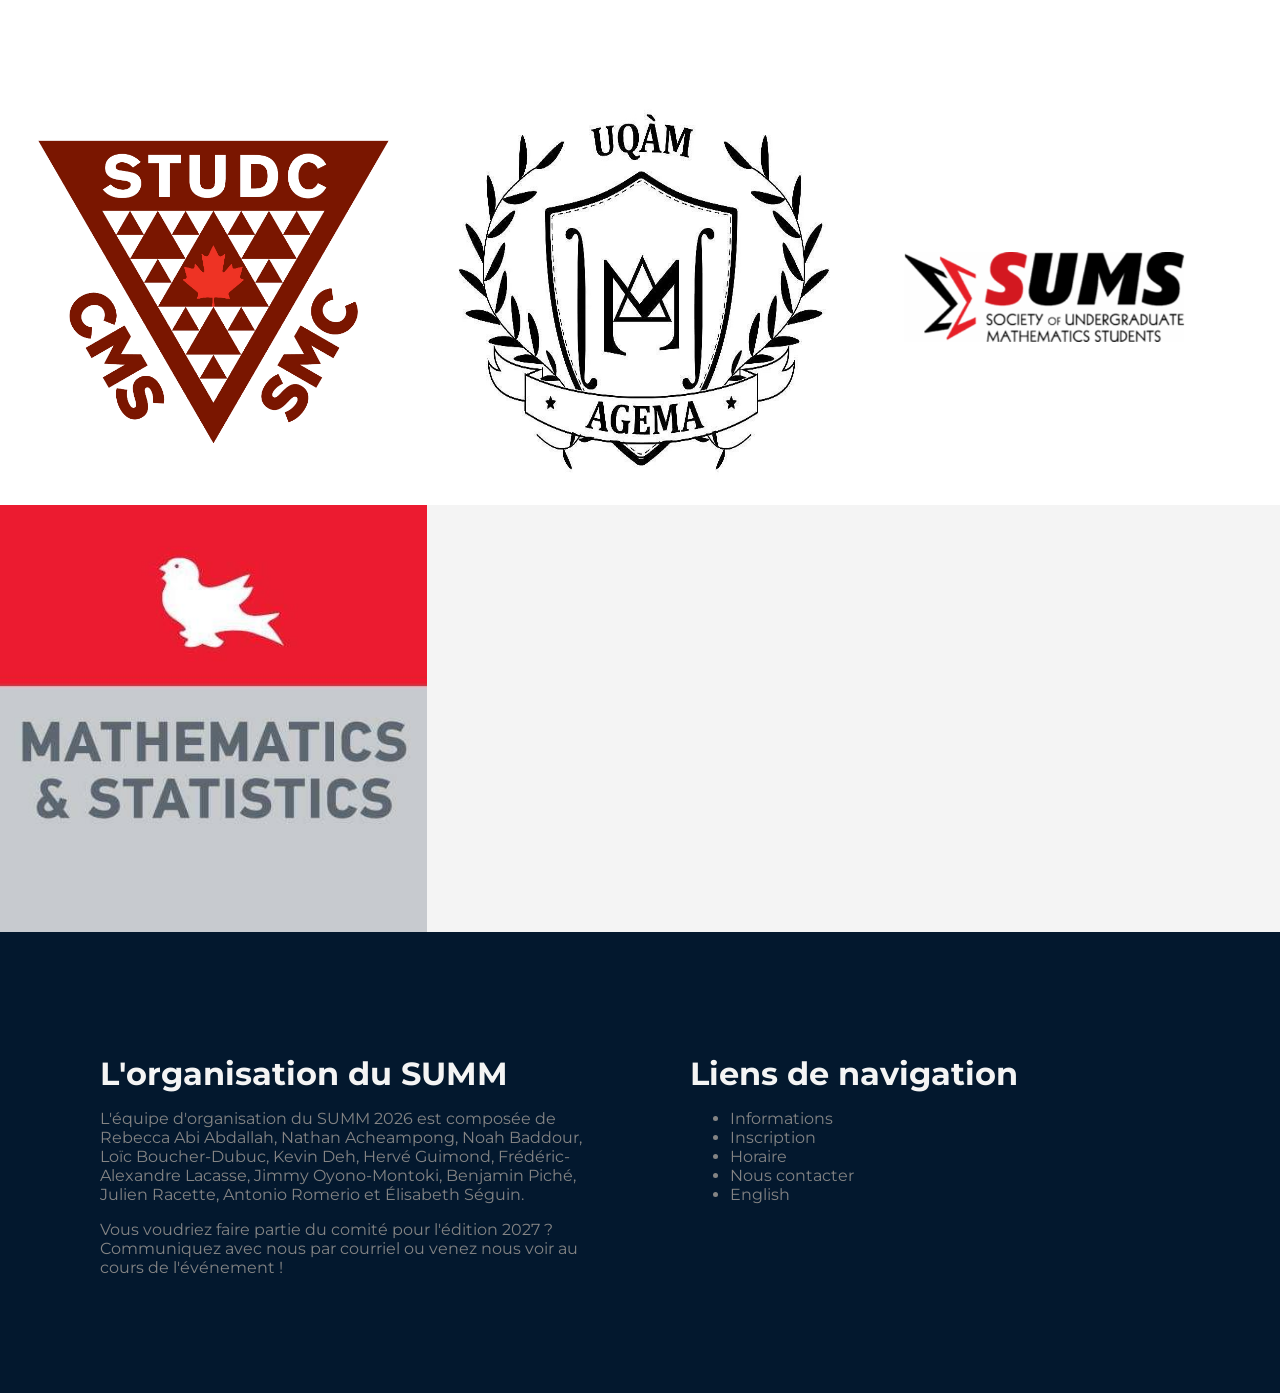
==== commit fffcaedc: "Update index.html" ====
--- a/index.html
+++ b/index.html
@@ -135,9 +135,9 @@
       <div class="cta mg-none pd-r-huge pd-l-huge pd-b-big pd-t-big" id="reg">
         <p class="light-color mg-none">On s'y rencontre?</p>
         <div>
-          <!-- <a class="mg-r-med" target="blank" href="">
+         <a class="mg-r-med" target="blank" href="https://docs.google.com/forms/d/e/1FAIpQLSfN1Dy9udcYfXpk8Ze0SGl78lLJoOccahj0nOCB8gJLuQMecw/viewform">
             S'inscrire en tant que conférencier.ière
-          </a> -->
+          </a>
           <a target="blank" href="https://www.zeffy.com/fr-CA/ticketing/summ--2027">
             S'inscrire en tant que participant.e
           </a>
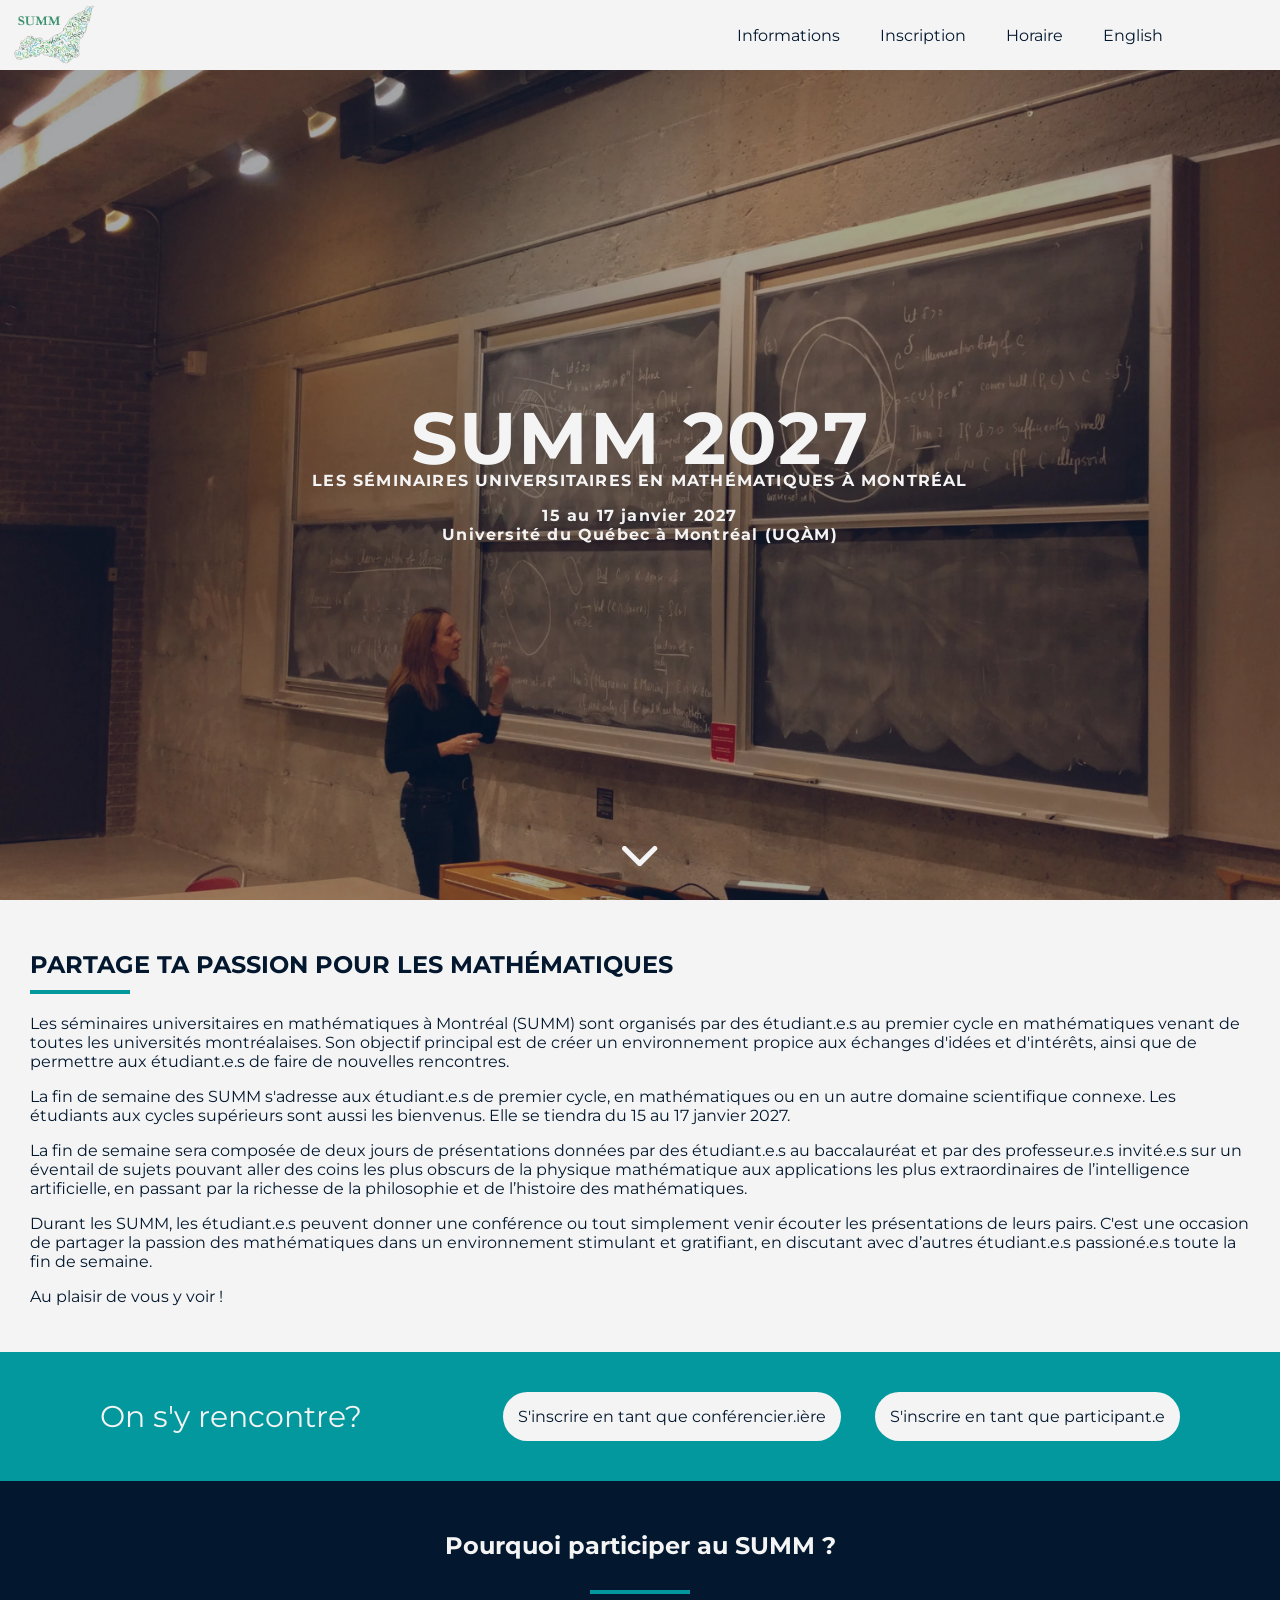
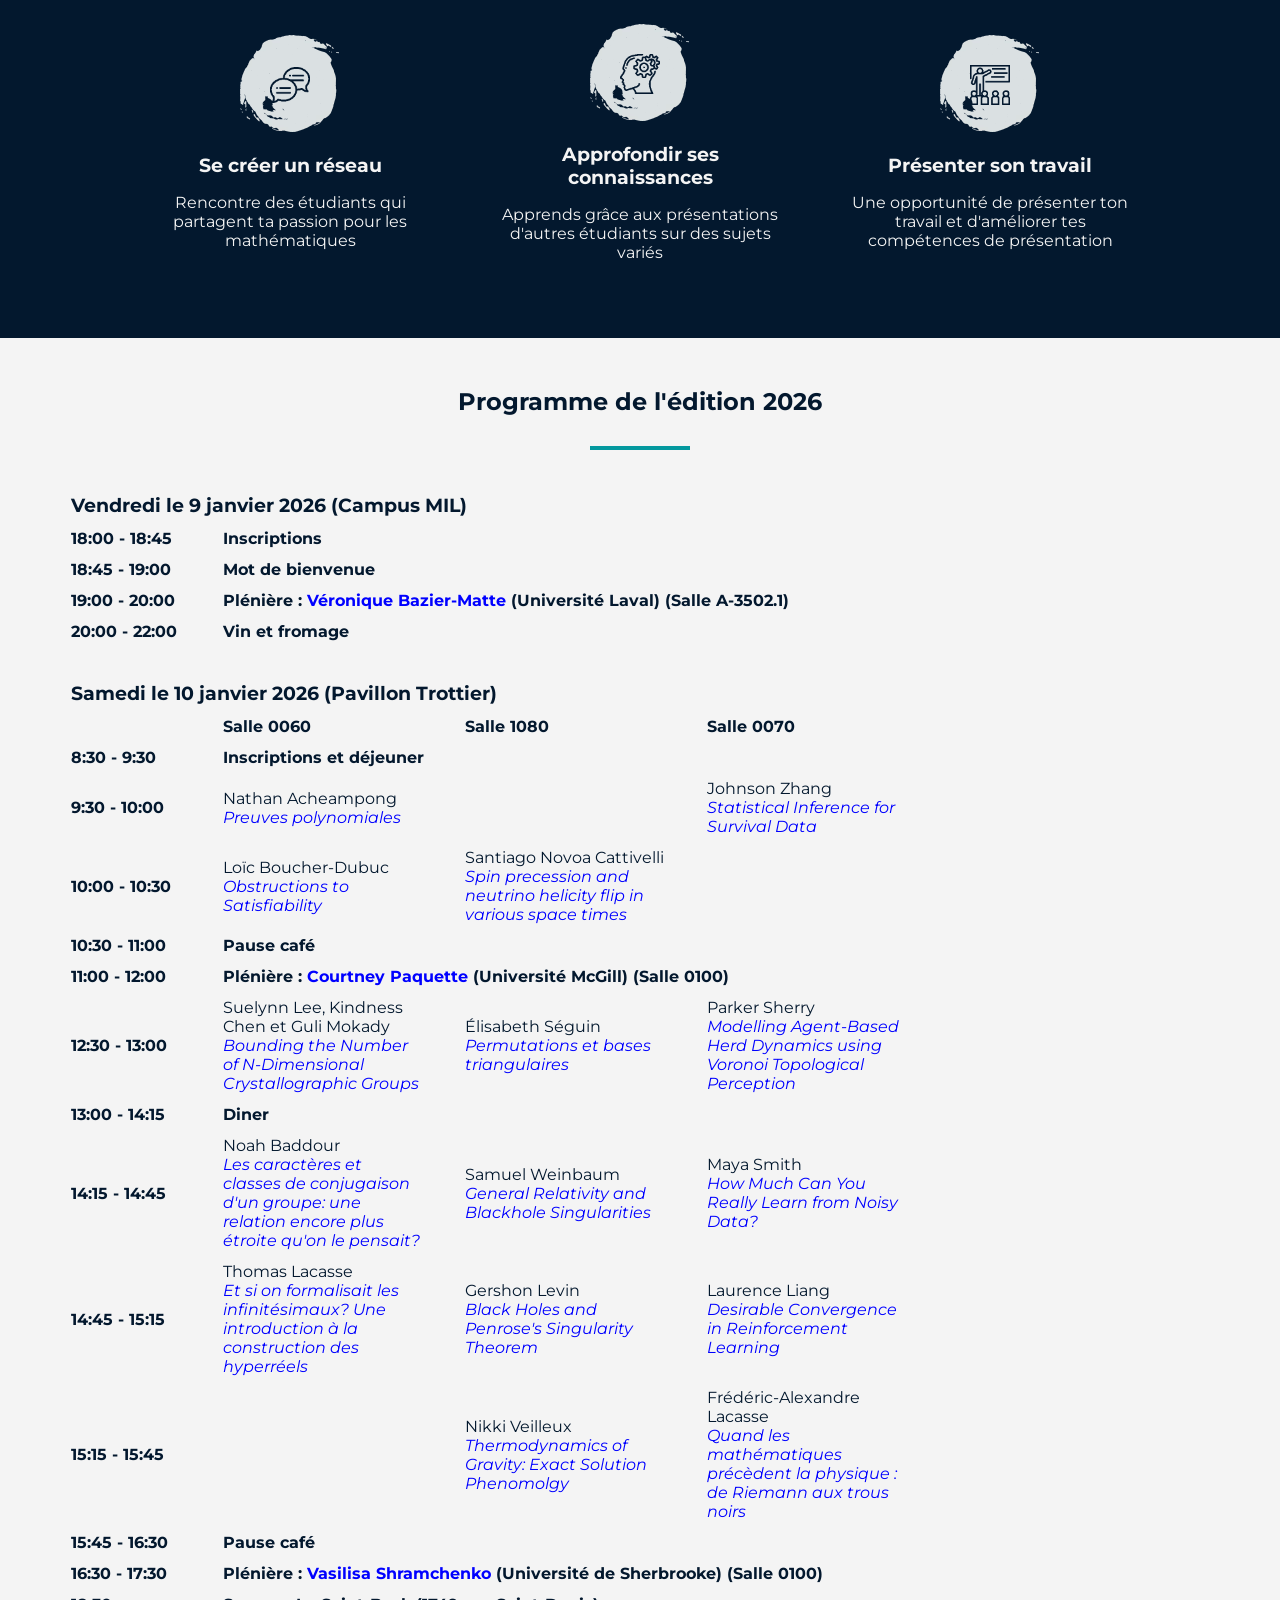
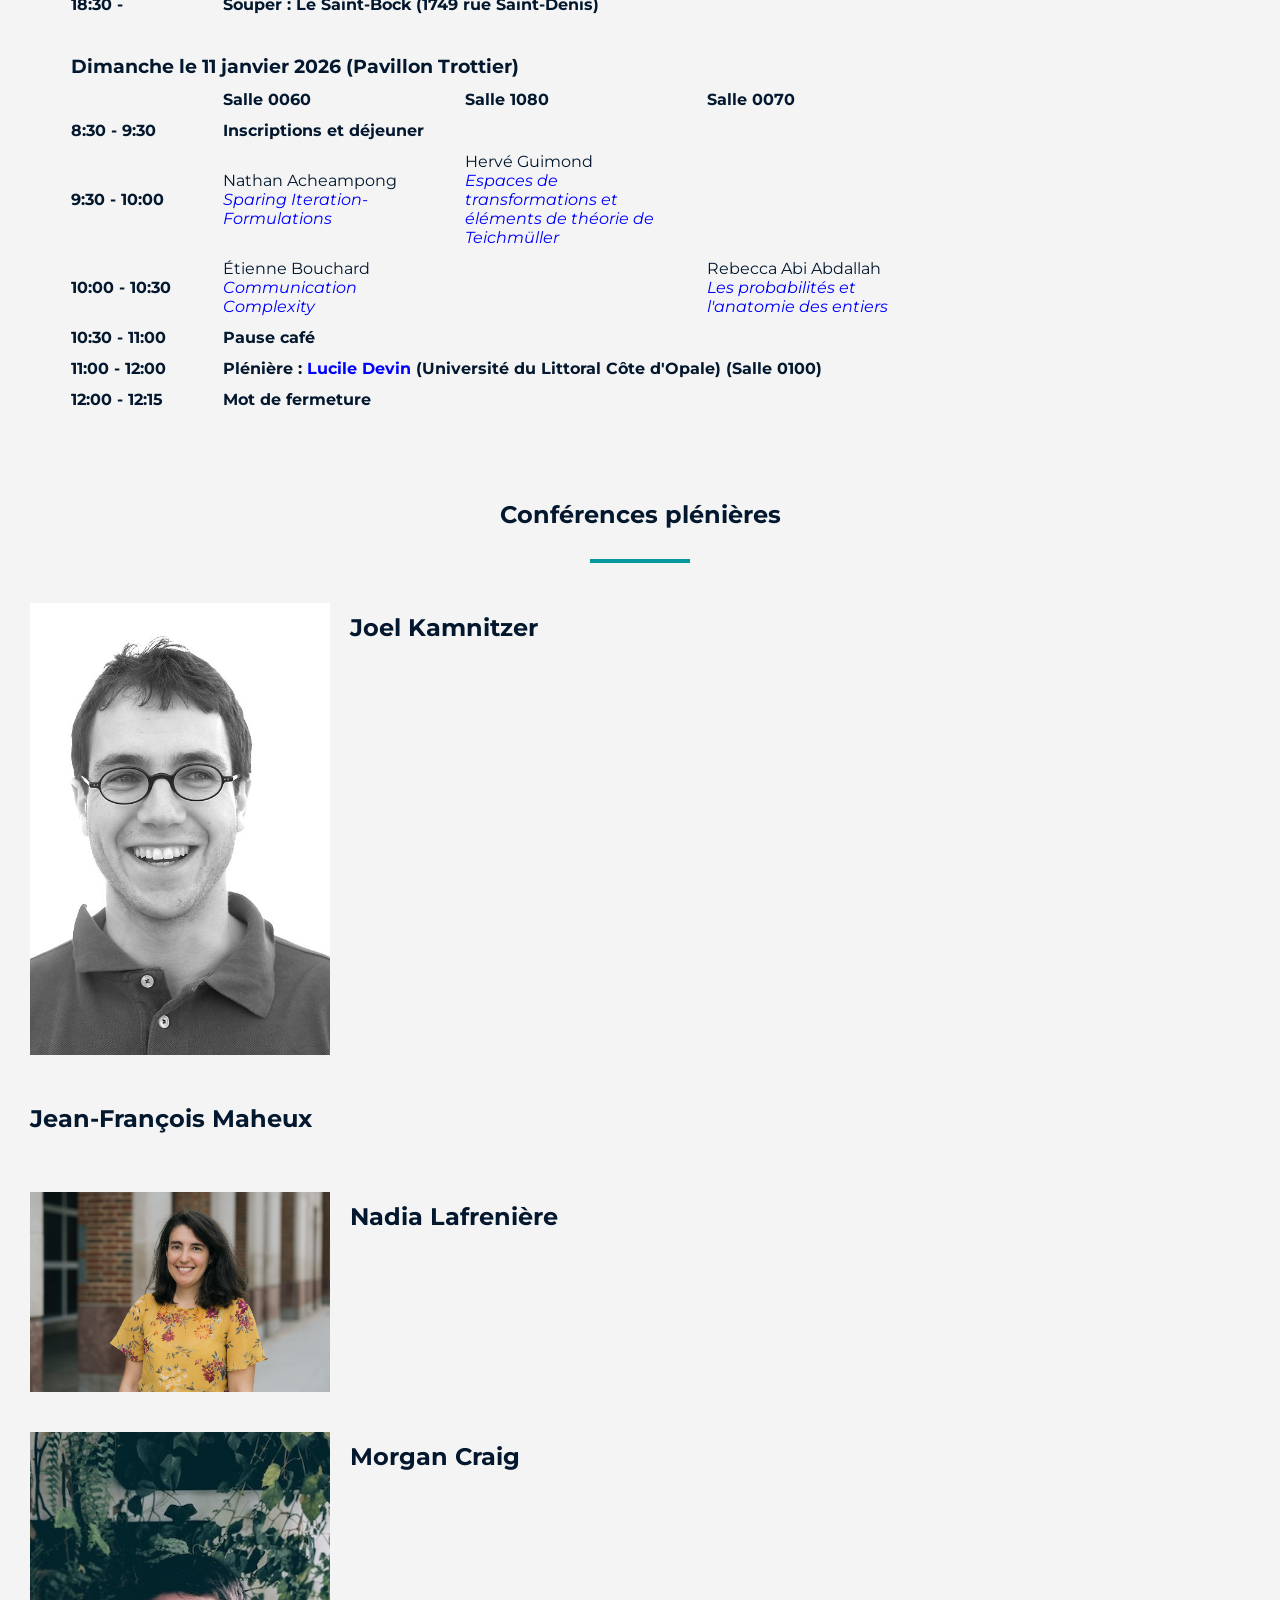
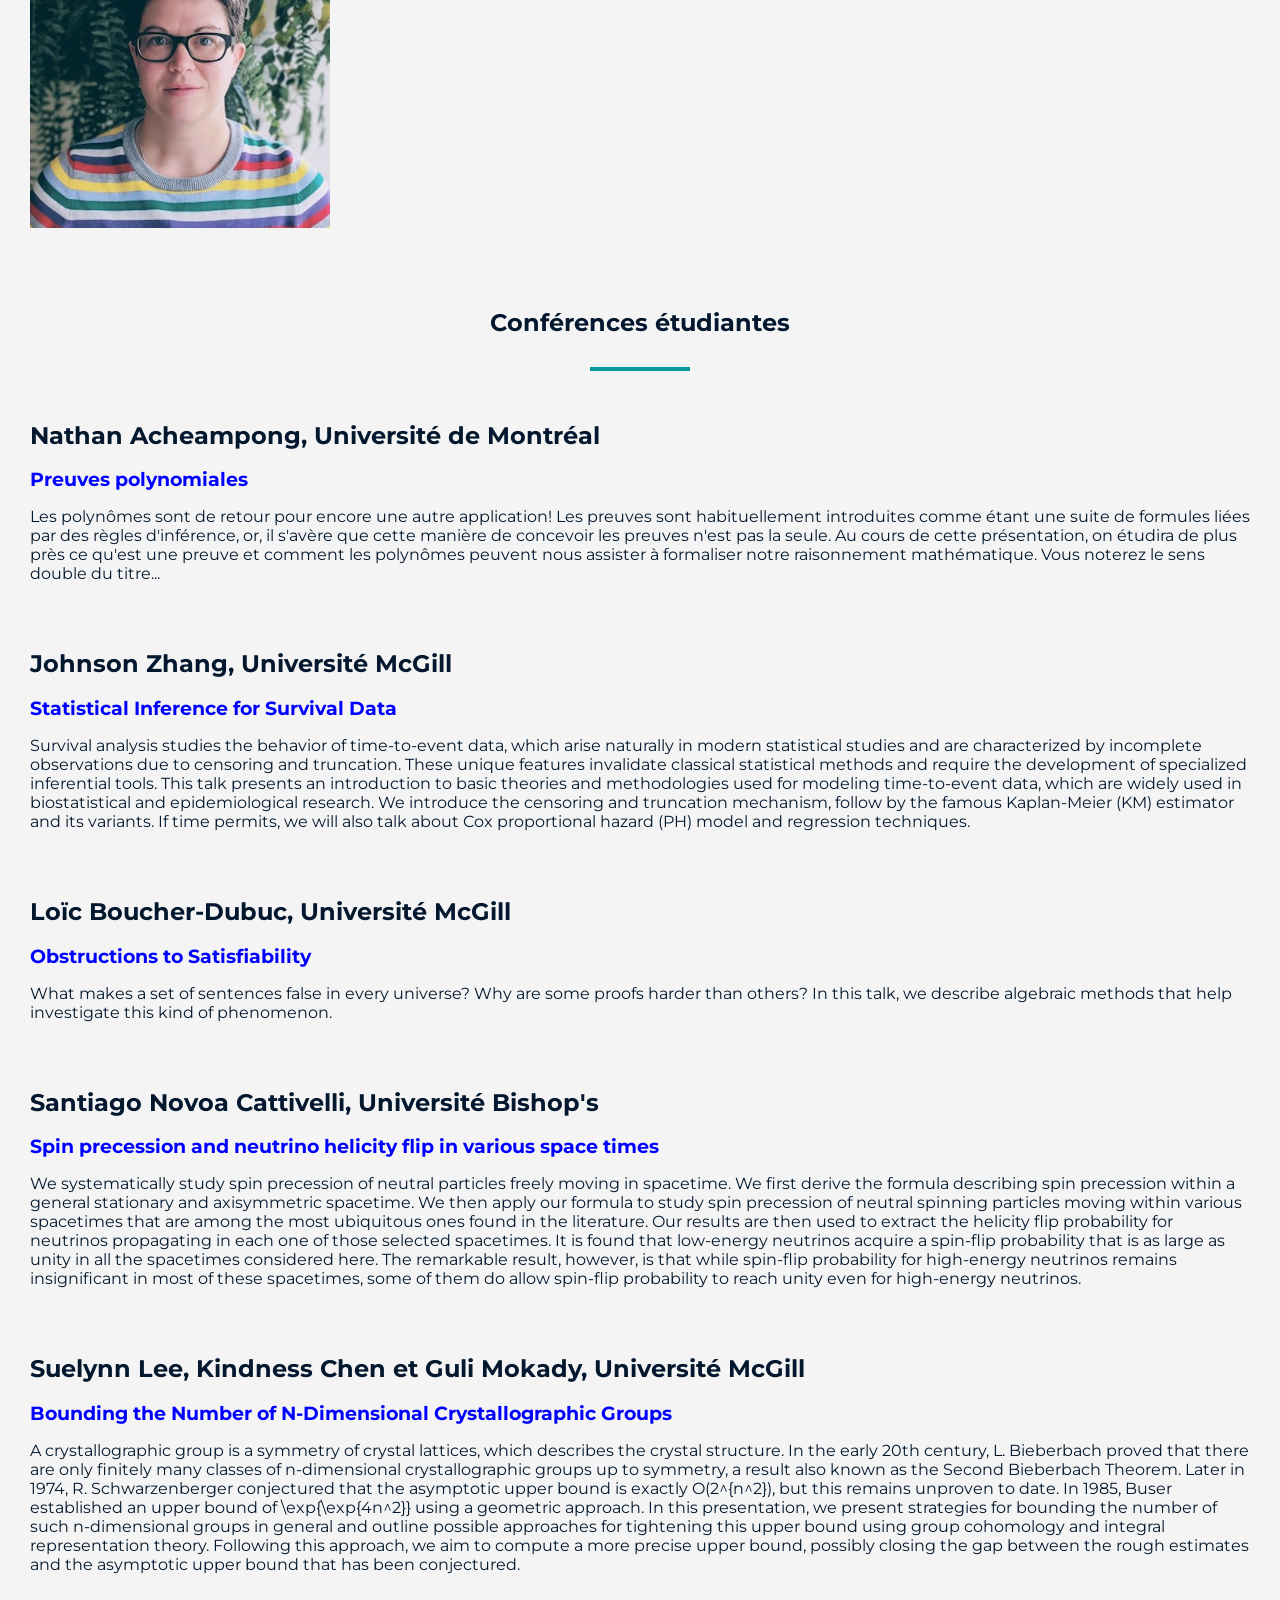
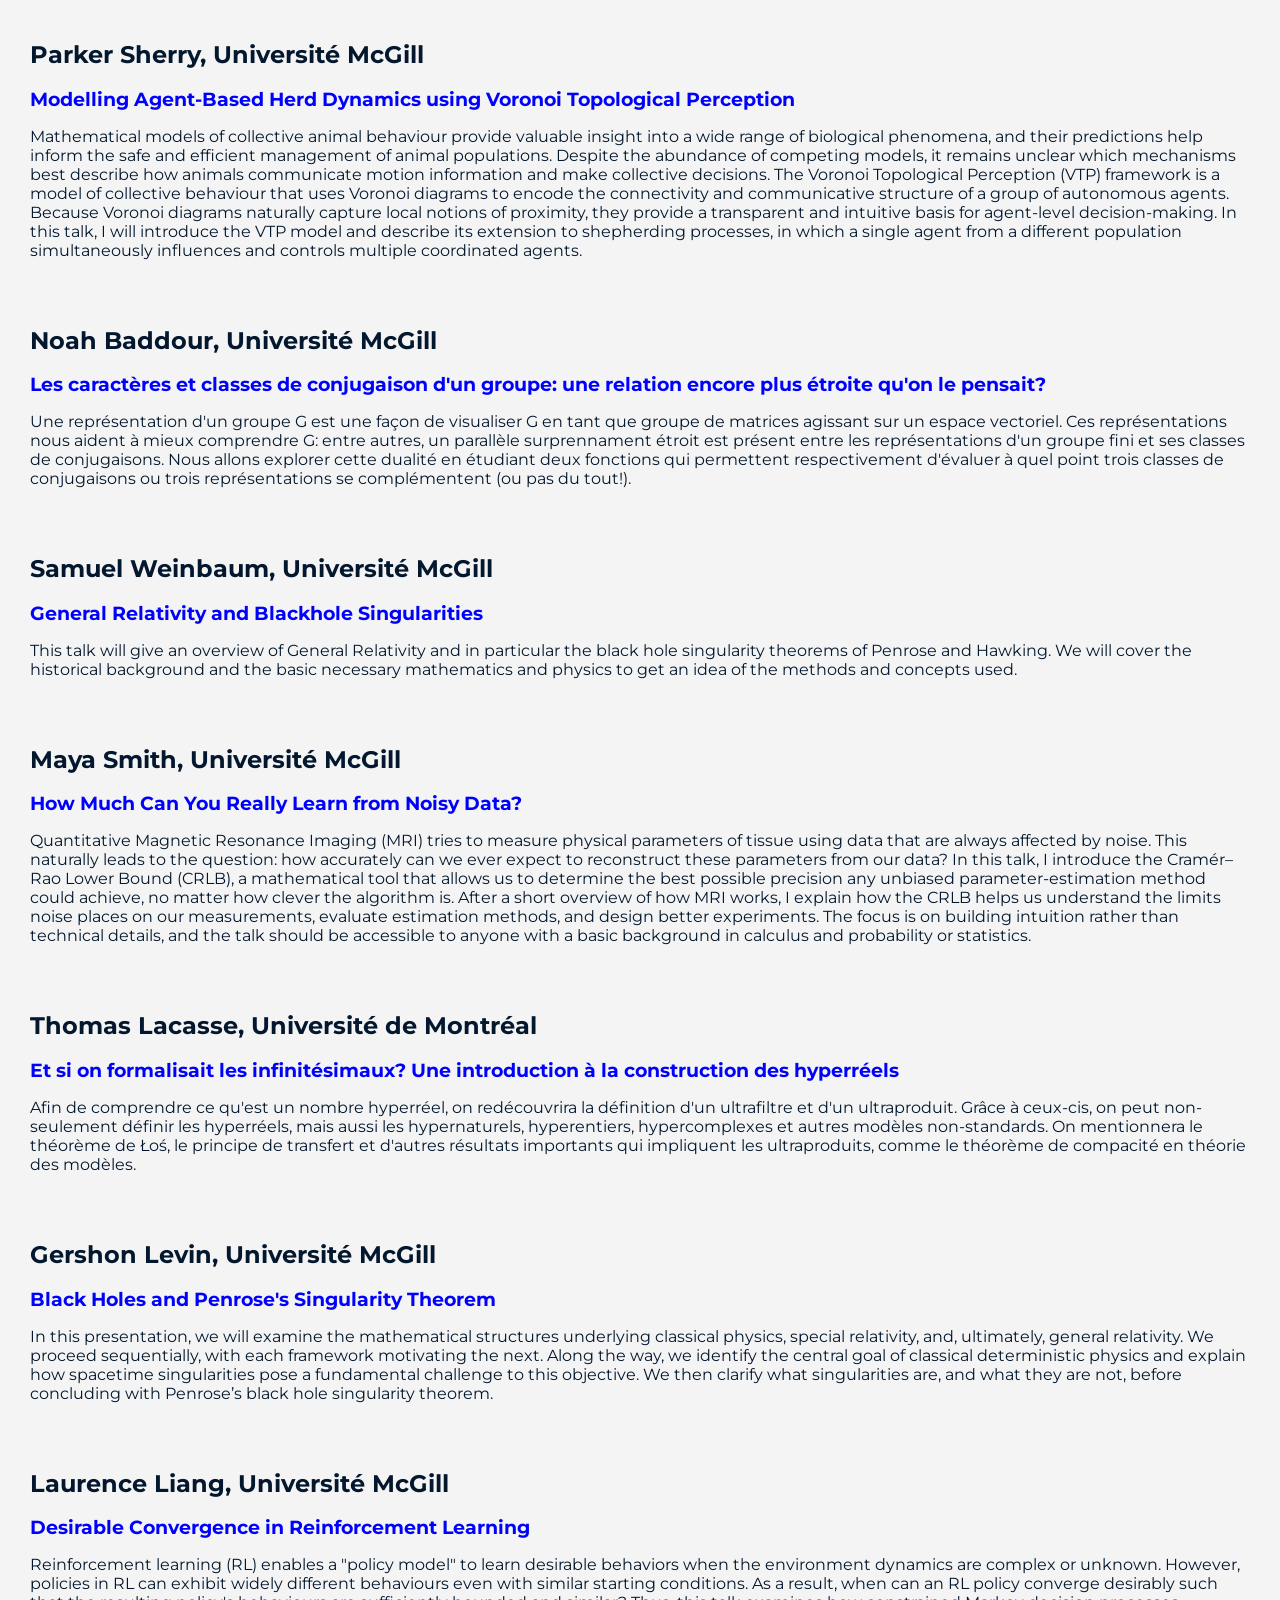
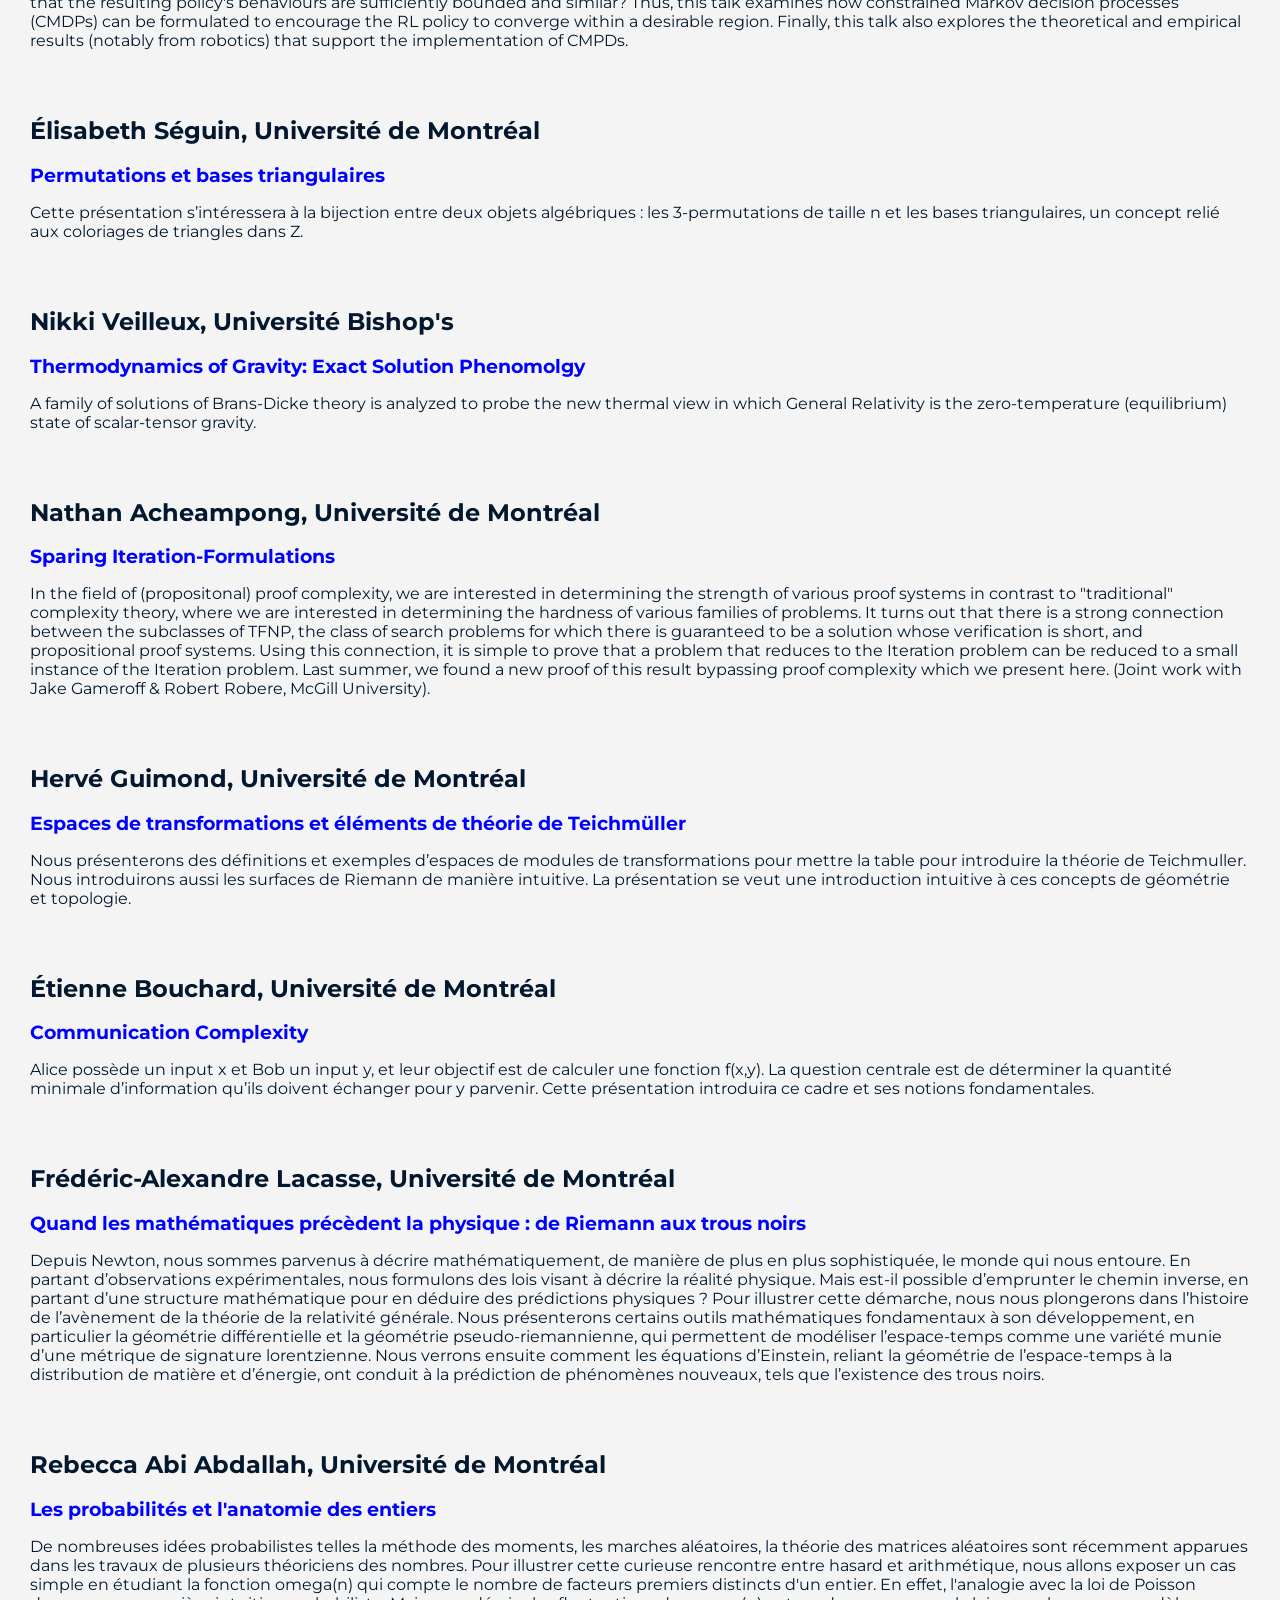
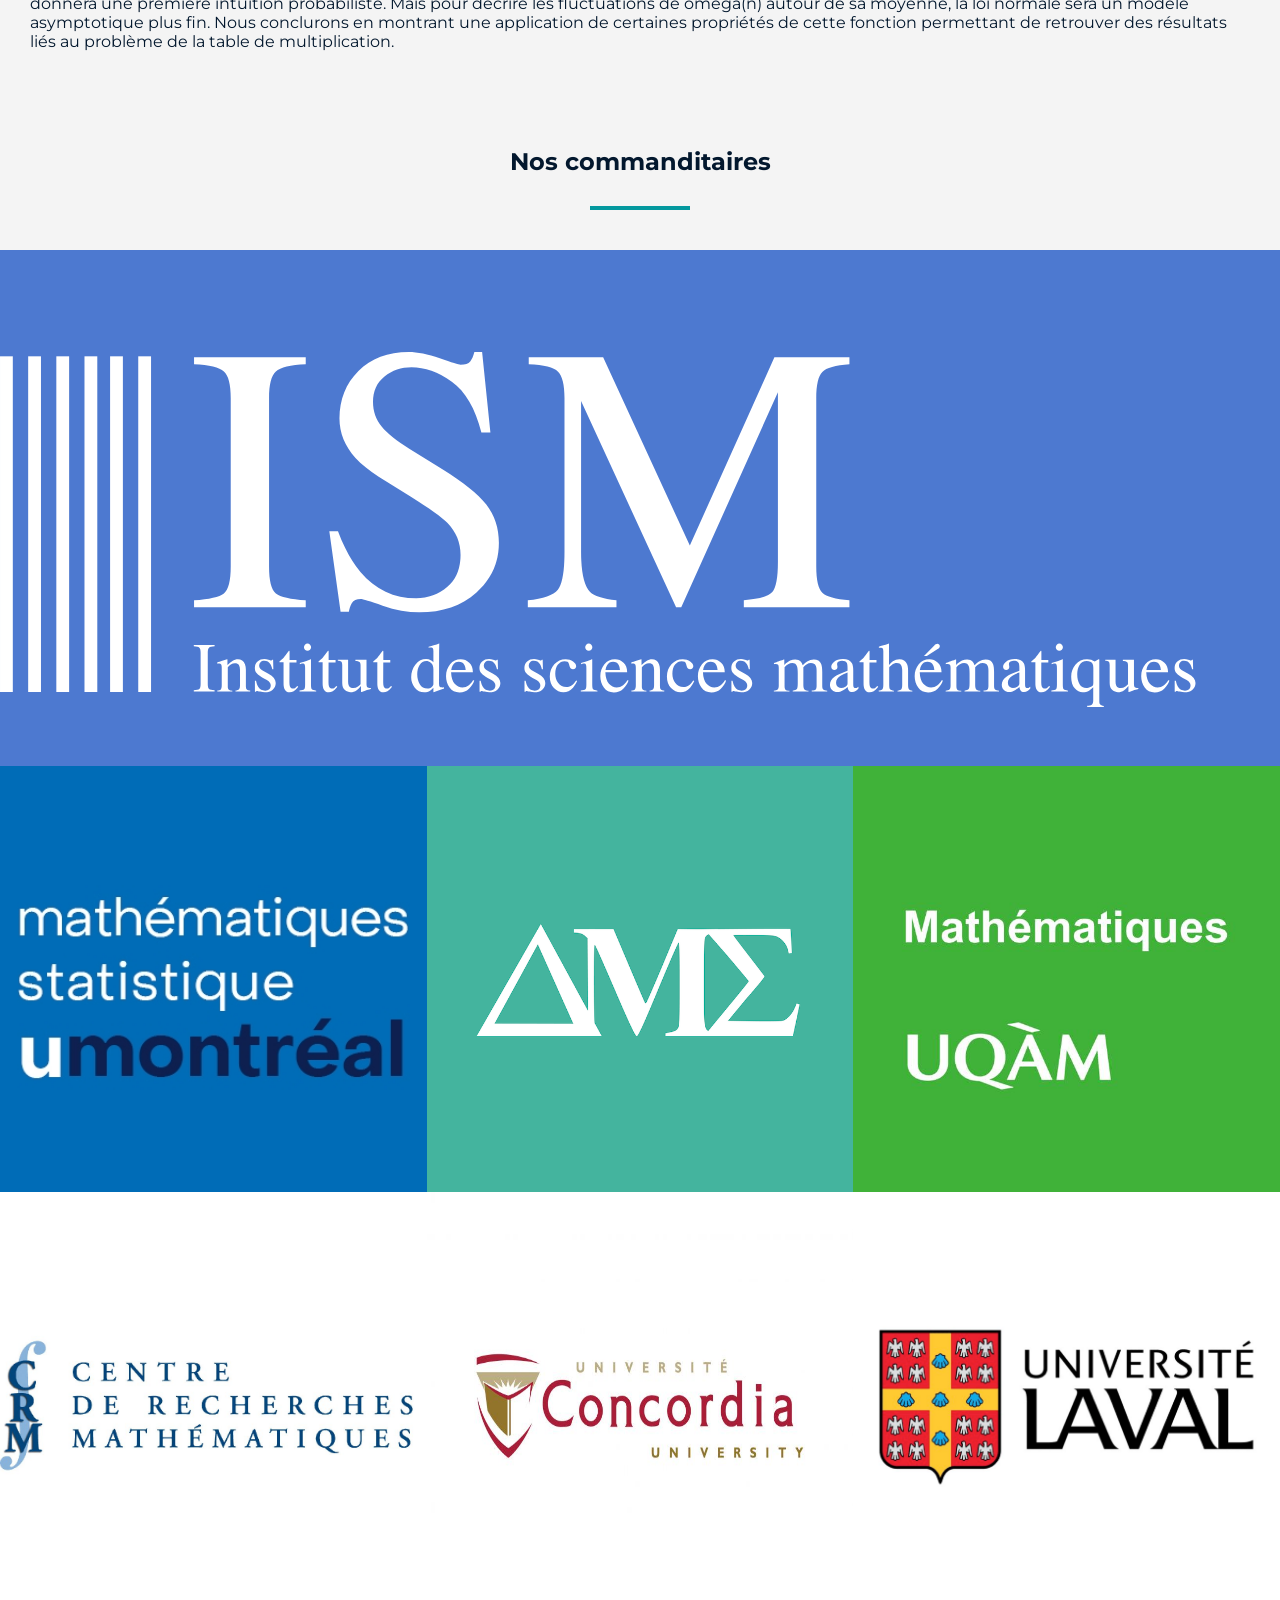
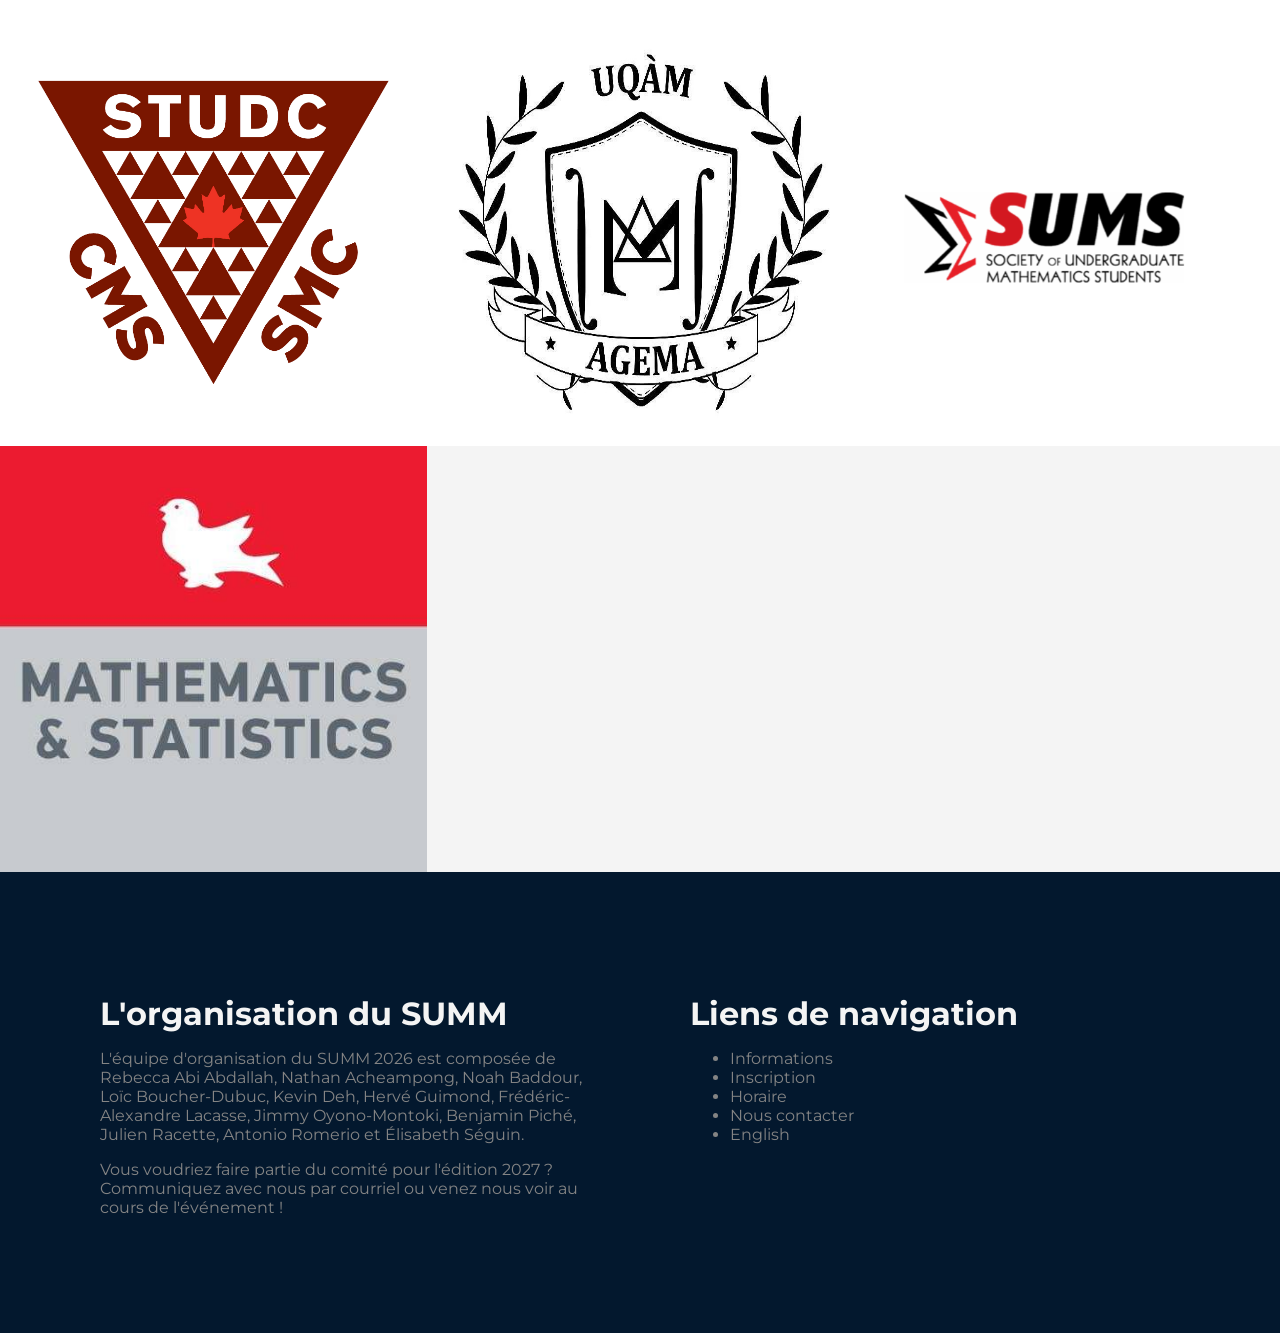
==== commit ced638d5: "Update index.html" ====
--- a/index.html
+++ b/index.html
@@ -219,9 +219,9 @@
         <td class="header-cell">18:45 - 19:00</td>
         <td colspan="3">Mot de bienvenue</td>
     </tr>
-    <tr class="bold" id="verb_1">
+    <tr class="bold" id="joek_1">
         <td class="header-cell">19:00 - 20:00</td>
-	<td colspan="3">Plénière : <a href="#verb_2">Véronique Bazier-Matte</a> (Université Laval) (Salle A-3502.1)</td>
+	<td colspan="3">Plénière : <a href="#joek_2">Véronique Bazier-Matte</a> (Université Laval) (Salle A-3502.1)</td>
     </tr>
     <tr class="bold">
         <td class="header-cell">20:00 - 22:00</td>
@@ -257,9 +257,9 @@
         <td class="header-cell">10:30 - 11:00</td>
         <td colspan="3" class="break">Pause café</td>
     </tr>
-    <tr class="bold" id="coup_1">
+    <tr class="bold" id="jeam_1">
         <td class="header-cell">11:00 - 12:00</td>
-	<td colspan="3">Plénière : <a href="#coup_2">Courtney Paquette</a> (Université McGill) (Salle 0100)</td>
+	<td colspan="3">Plénière : <a href="#jeam_2">Courtney Paquette</a> (Université McGill) (Salle 0100)</td>
     </tr>
     <tr>
         <td class="header-cell">12:30 - 13:00</td>
@@ -293,9 +293,9 @@
         <td class="header-cell">15:45 - 16:30</td>
         <td colspan="3" class="break">Pause café</td>
     </tr>
-    <tr class="bold" id="vass_1">
+    <tr class="bold" id="nadl_1">
         <td class="header-cell">16:30 - 17:30</td>
-	<td colspan="3">Plénière : <a href="#vass_2">Vasilisa Shramchenko</a> (Université de Sherbrooke) (Salle 0100)</td>
+	<td colspan="3">Plénière : <a href="#nadl_2">Vasilisa Shramchenko</a> (Université de Sherbrooke) (Salle 0100)</td>
     </tr>
     <tr class="bold">
         <td class="header-cell">18:30 - </td>
@@ -331,9 +331,9 @@
         <td class="header-cell">10:30 - 11:00</td>
         <td colspan="3" class="break">Pause café</td>
     </tr>
-    <tr class="bold" id="lucd_1">
+    <tr class="bold" id="morc_1">
         <td class="header-cell">11:00 - 12:00</td>
-	<td colspan="3">Plénière : <a href="#lucd_2">Lucile Devin</a> (Université du Littoral Côte d'Opale) (Salle 0100)</td>
+	<td colspan="3">Plénière : <a href="#morc_2">Lucile Devin</a> (Université du Littoral Côte d'Opale) (Salle 0100)</td>
     </tr>
     <tr class="bold">
         <td class="header-cell">12:00 - 12:15</td>
@@ -347,40 +347,35 @@
       <section class="flex flex-col flex-align-center" id="who">
         <h2>Conférences plénières</h2>
         <span class="title-decoration mg-t-med"></span>
-        <div class="talkhead mg-t-med" id="verb_2">
-          <img src="img/people/V_Bazier-Matte.jpg">
+        <div class="talkhead mg-t-med" id="joek_2">
+          <img src="img/people/J_Kamnitzer2027.png">
 	  <p><strong></strong></p>
-          <h2>Véronique Bazier-Matte</h2>
-	  <h3><a href="#verb_1">Triangulations de surfaces</a></h3>
-          <p>Cette présentation explore le dénombrement des triangulations de surfaces. Nous débutons par le cas des polygones convexes, dont le comptage mène aux nombres de Catalan, tout en abordant la notion de "flip" entre triangulations. Nous étudions ensuite le ruban de Möbius, surface non orientable, dont nous détaillons les représentations. Enfin, nous établissons une formule pour le nombre de triangulations d'un ruban de Möbius avec n points marqués, en démontrant comment ce résultat se simplifie grâce aux nombres de Catalan.
-	  </p>
-        </div>
-        <div class="talkhead mg-t-med" id="coup_2">
-          <img src="img/people/C_Paquette.jpg">
+          <h2>Joel Kamnitzer</h2>
+	  <h3><a href="#joek_1"></a></h3>
+          <p></p>
+        </div>
+        <div class="talkhead mg-t-med" id="jeam_2">
+          <!-- <img src="img/people/C_Paquette.jpg"> -->
           <p><strong></strong></p>
-          <h2>Courtney Paquette</h2>
+          <h2>Jean-François Maheux</h2>
           <h3>
-		  <a href="#coup_1">High-dimensional Optimization in Machine Learning with Applications to Scaling Limits and Compute-Optimal Neural Scaling Laws</a>
+		  <a href="#jeam_1"></a>
 	  </h3>
-          <p>Given the massive scale of modern ML models, we now only get a single shot to train them effectively. This restricts our ability to test multiple architectures and hyper-parameter configurations. Instead, we need to understand how these models scale, allowing us to experiment with smaller problems and then apply those insights to larger-scale models. In this talk, I will present a framework for analyzing scaling laws in stochastic learning algorithms using a power-law random features model, leveraging high-dimensional probability and random matrix theory. I will then use this scaling law to address the compute-optimal question: How should we choose model size and hyper-parameters to achieve the best possible performance in the most compute-efficient manner?
-	  </p>
-        </div>
-        <div class="talkhead mg-t-med" id="vass_2">
-          <img src="img/people/V_Shramchenko.png">
+          <p></p>
+        </div>
+        <div class="talkhead mg-t-med" id="nadl_2">
+          <img src="img/people/N_Lafreniere2027.jpg">
 	  <p><strong></strong></p>
-          <h2>Vasilisa Shramchenko</h2>
-          <h3><a href="#vass_1">Familles intelligentes de courbes elliptiques et équations de physique mathématique</a></h3>
-	  <p>Une courbe elliptique est un tore topologique doté d'une structure complexe. Cela signifie qu'il existe un moyen de considérer les points du tore presque comme des nombres complexes, tout comme sur le plan complexe. Et il existe une infinité de façons de définir une telle structure complexe sur un tore. Nous avons donc un nombre infini de courbes elliptiques. Une structure complexe nous permet de définir des fonctions et des différentielles sur une courbe elliptique, ainsi que des intégrales de contour. La théorie des courbes elliptiques, et plus généralement celle des surfaces de Riemann, est bien développée et a de nombreuses applications, de la théorie des nombres à la théorie des cordes. En particulier, à partir d'une courbe elliptique donnée, on peut construire des solutions à diverses équations différentielles connues en physique, telles que l'équation de Korteweg-De Vries (KdV) et les équations de Painlevé. Dans cet exposé, je définirai certaines familles particulières de courbes elliptiques, qui sont elles-mêmes régies par de nouvelles équations différentielles, et je discuterai de leurs applications dans le contexte des équations de KdV et de Painlevé.
-
-	  </p>
-        </div>
-		<div class="talkhead mg-t-med" id="lucd_2">
-          <img src="img/people/L_Devin.jpg">
+          <h2>Nadia Lafrenière</h2>
+          <h3><a href="#nadl_1"></a></h3>
+	  <p></p>
+        </div>
+		<div class="talkhead mg-t-med" id="morc_2">
+          <img src="img/people/M_Craig2027.jpg">
 	  <p><strong></strong></p>
-          <h2>Lucile Devin<h2>
-			  <h3><a href="#lucd_1">Biais dans les nombres premiers</a></h3>
-          <p>Les nombres premiers fascinent depuis quelques milliers d'années, mais on ne sait montrer que depuis quelques centaines d'années (avec des méthodes d'analyse complexe!) qu'ils se répartissent bien dans les classes de congruences : il y a "autant" de chances pour un premier pris "au hasard" d'être dans la classe 1 ou 3 modulo 4. En y regardant de plus près, Tchebychev a tout de même observé un "biais" dans cette répartition parfaite. Le but de cet exposé sera d'observer et d'expliquer l'origine de ce biais, tout en donnant un sens plus précis aux mots entre guillemets. Nous pourrons ensuite présenter d'autres façons de répartir les nombres premiers, plus ou moins biaisées.
-	  </p>
+          <h2>Morgan Craig<h2>
+			  <h3><a href="#morc_1"></a></h3>
+          <p></p>
 	</div>
       </section>
 		  
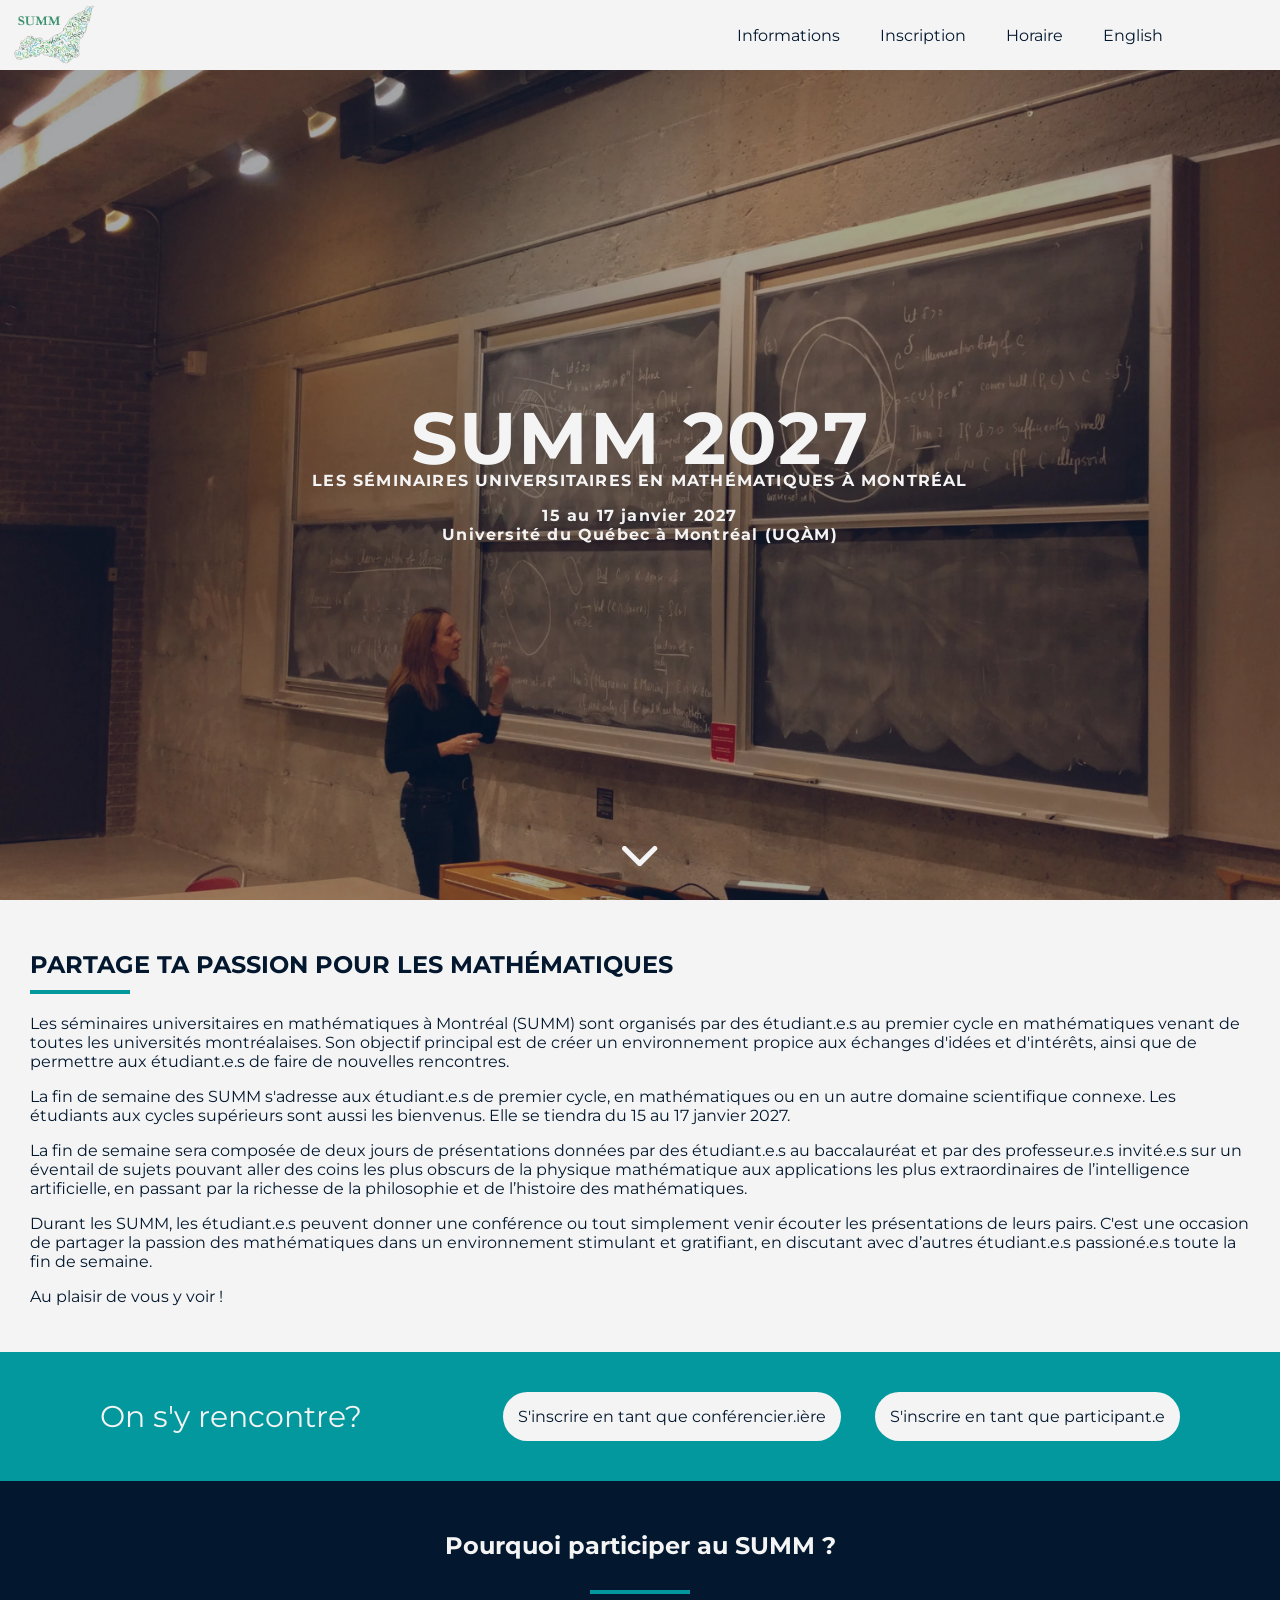
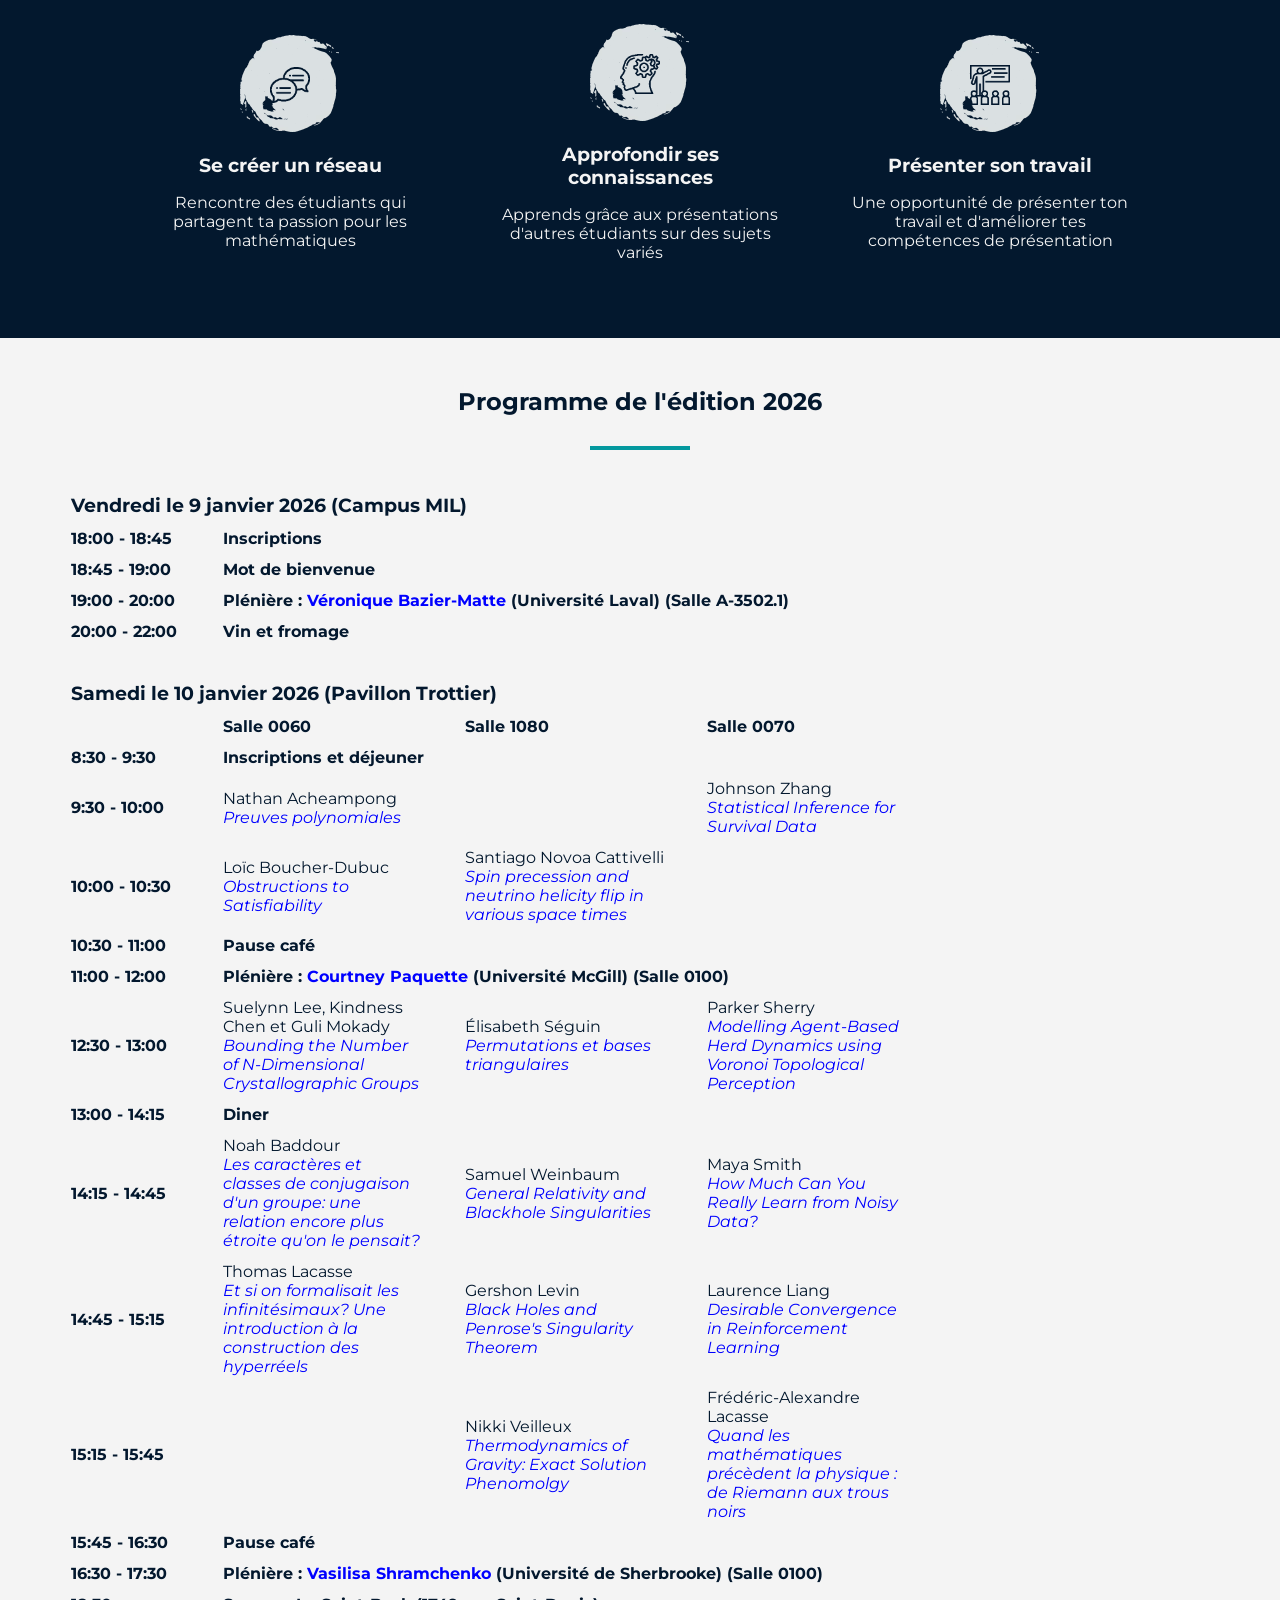
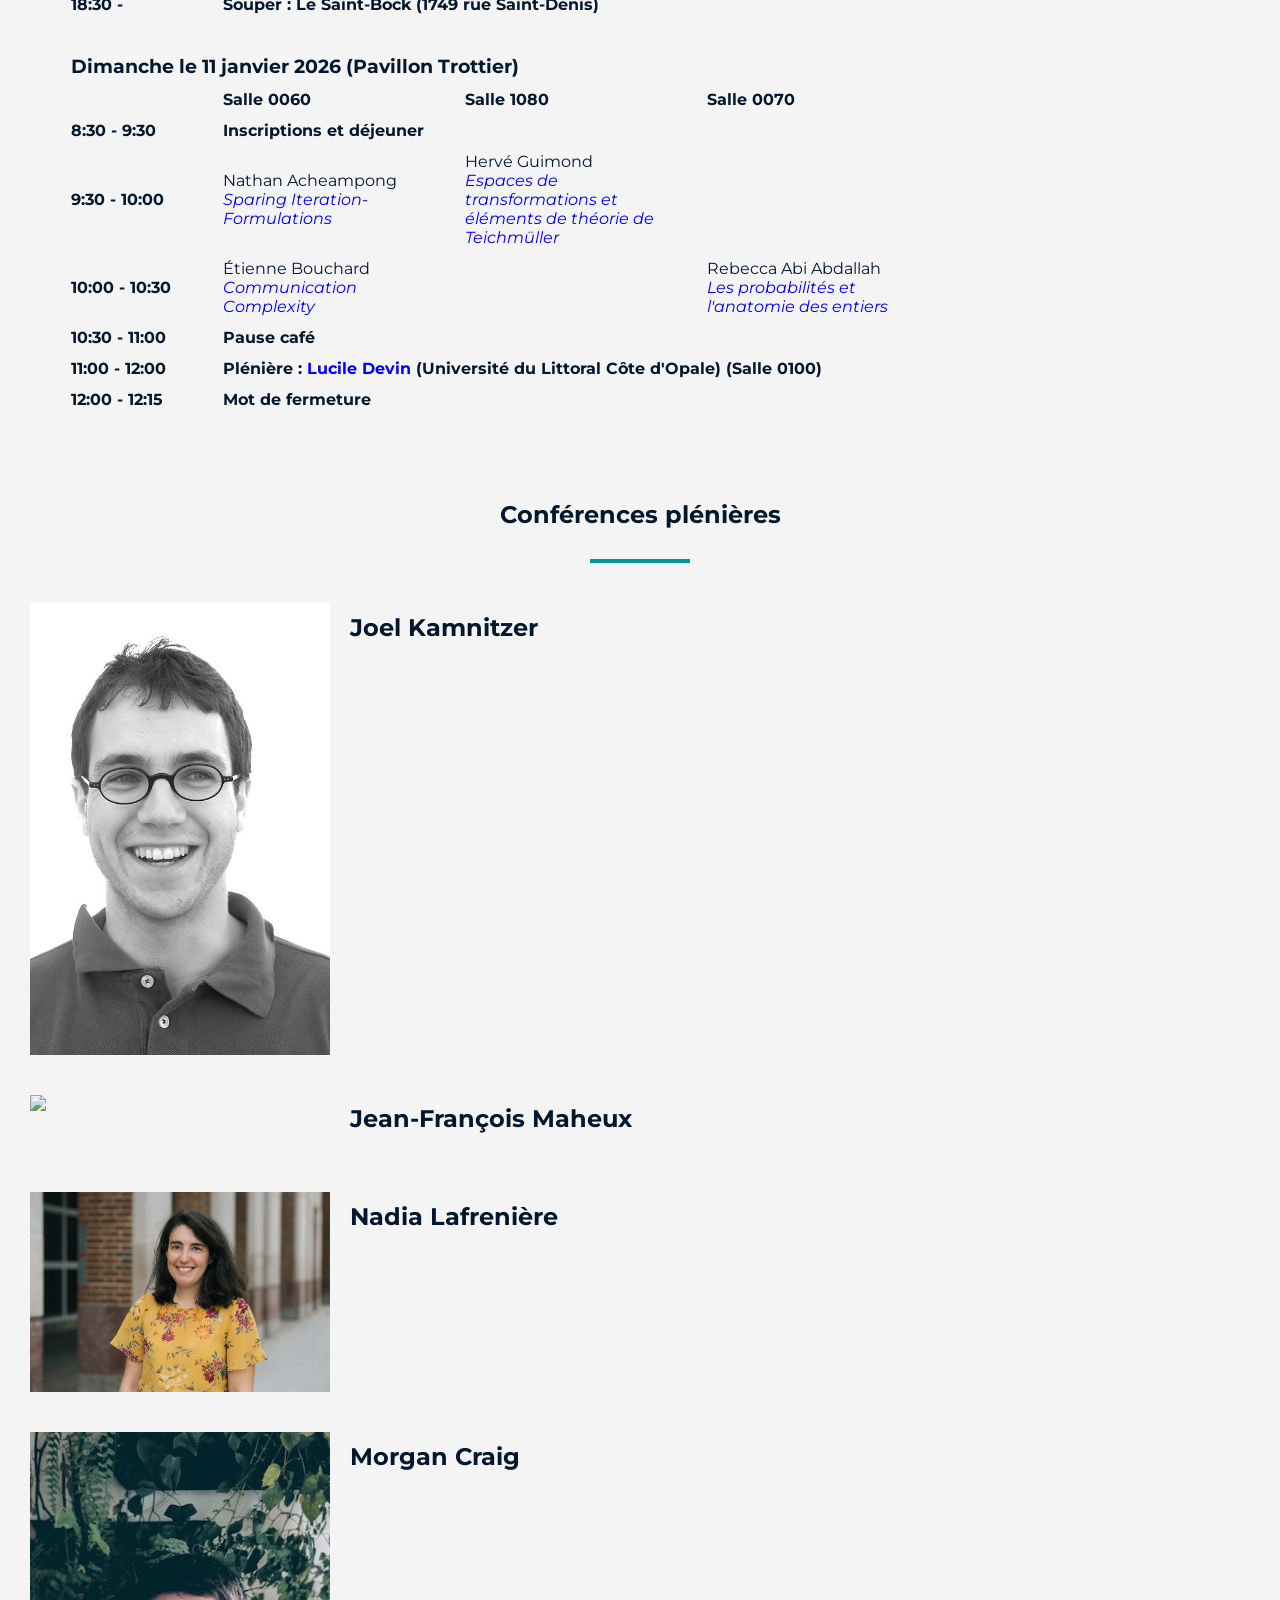
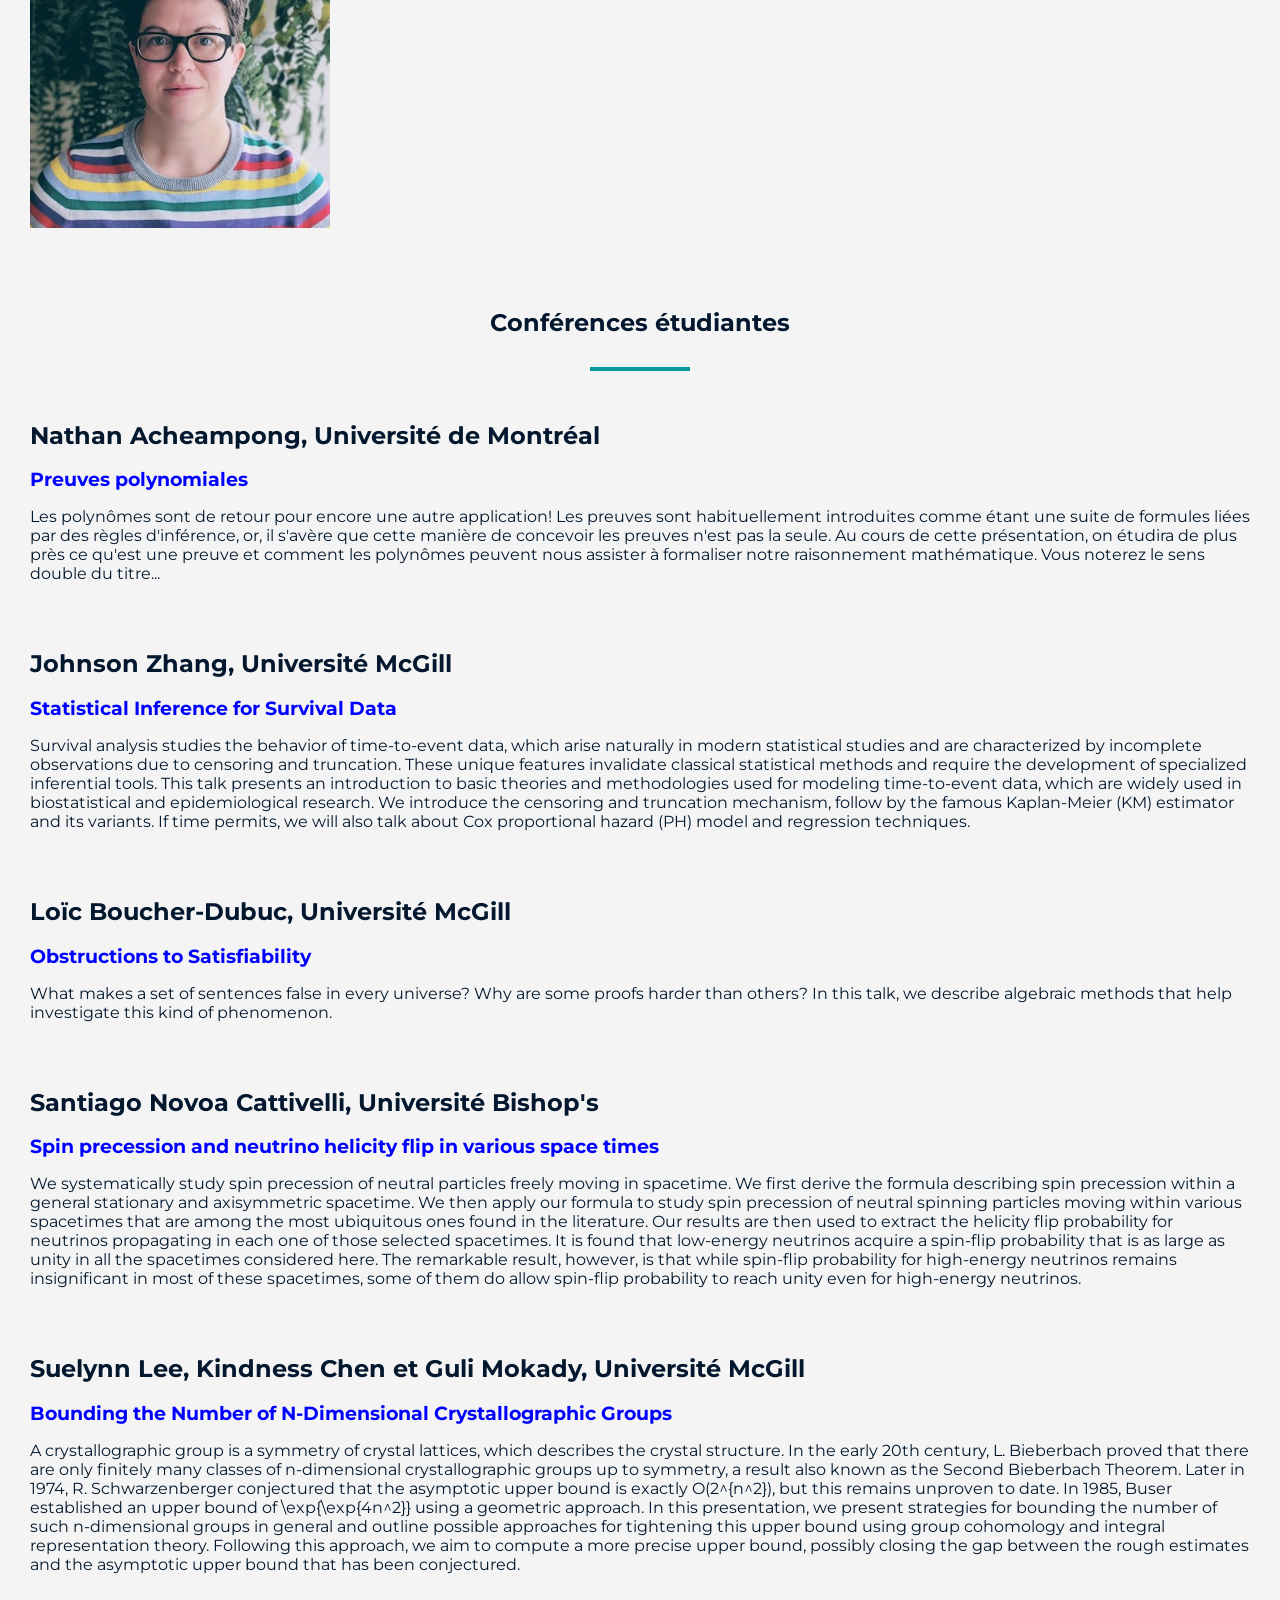
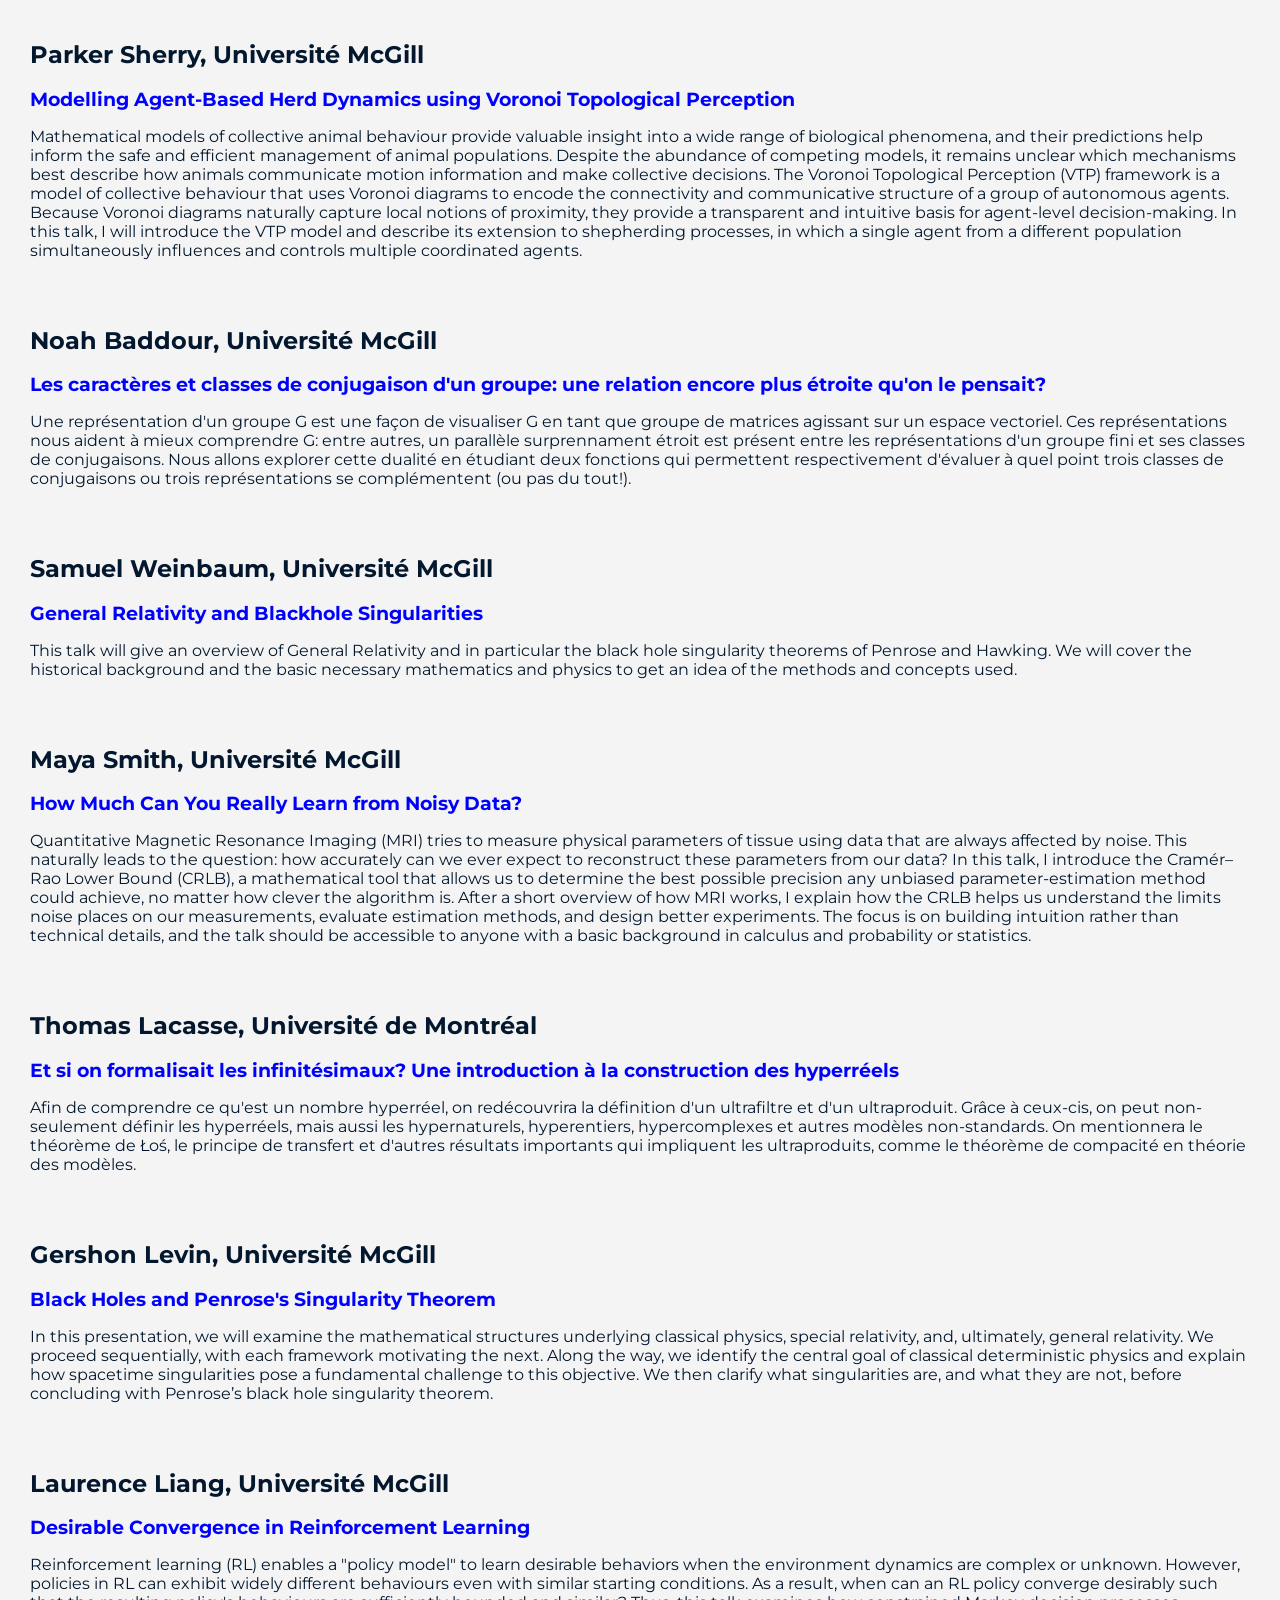
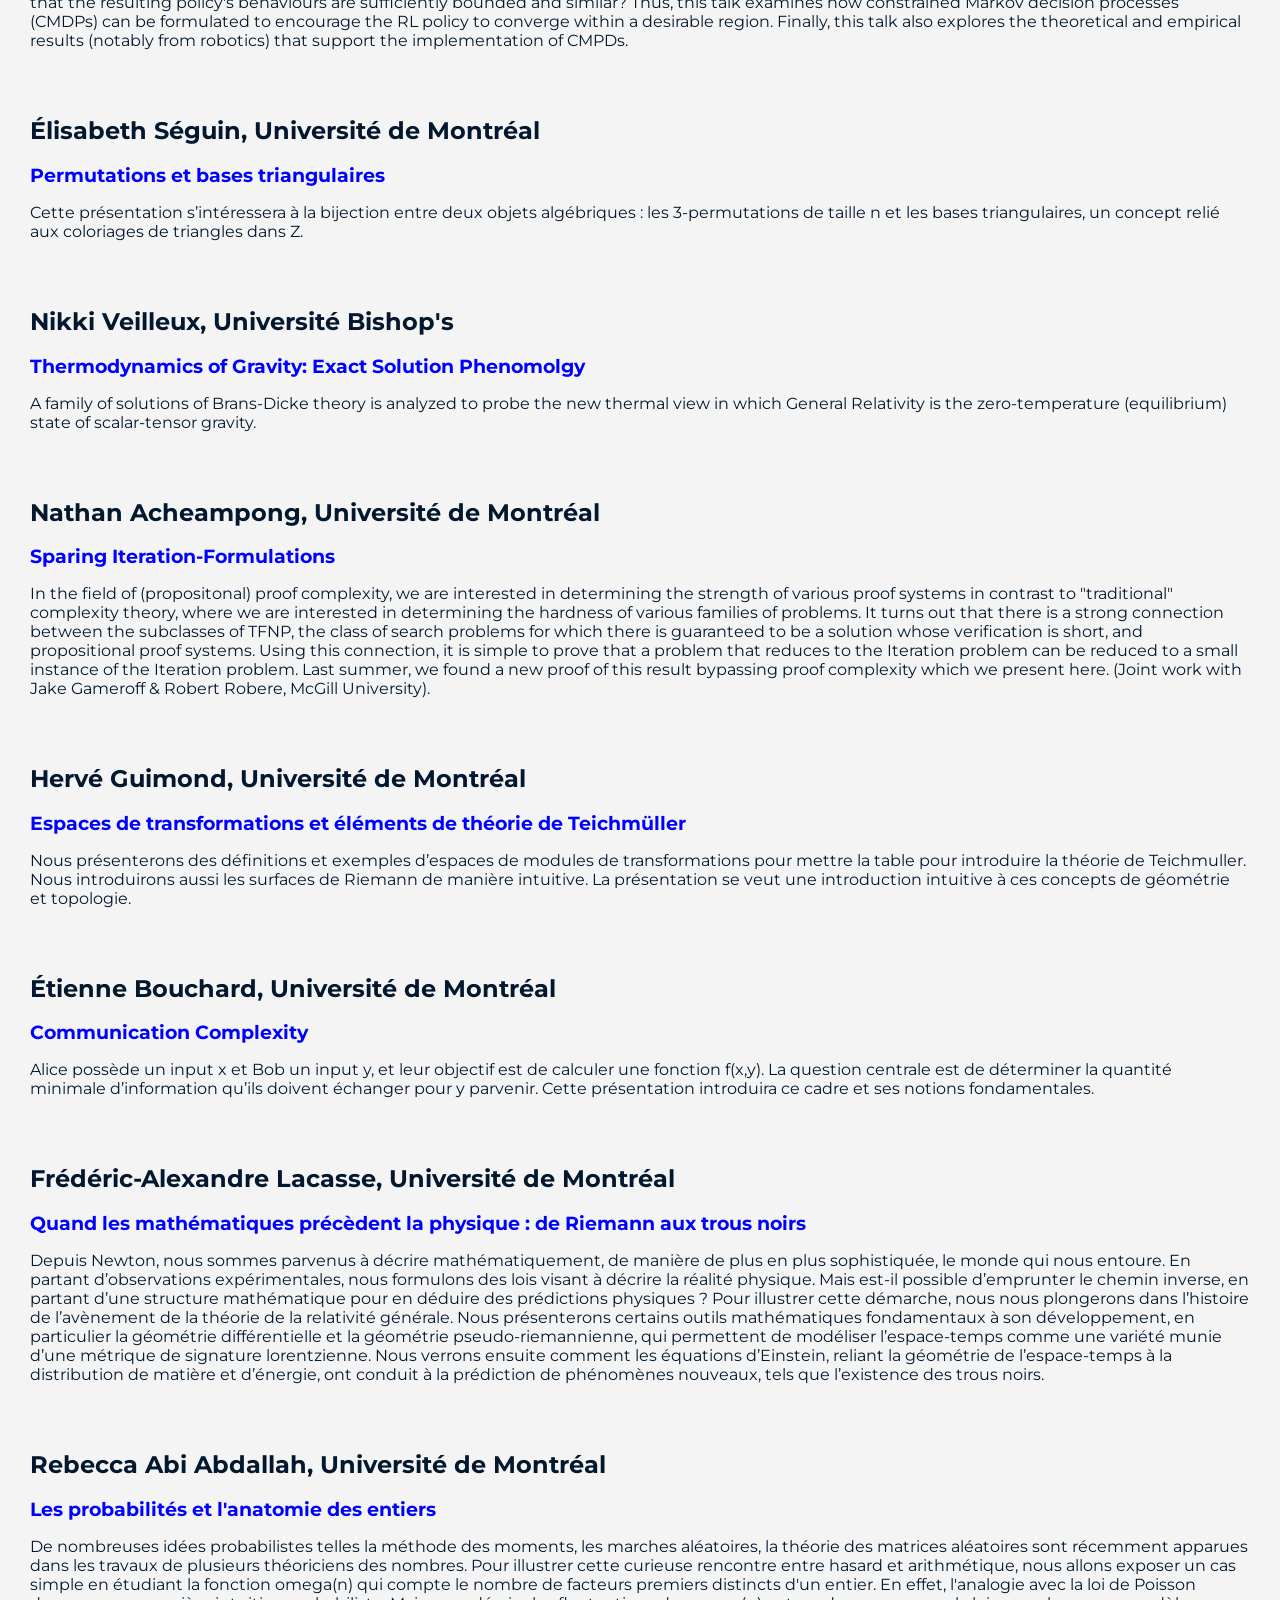
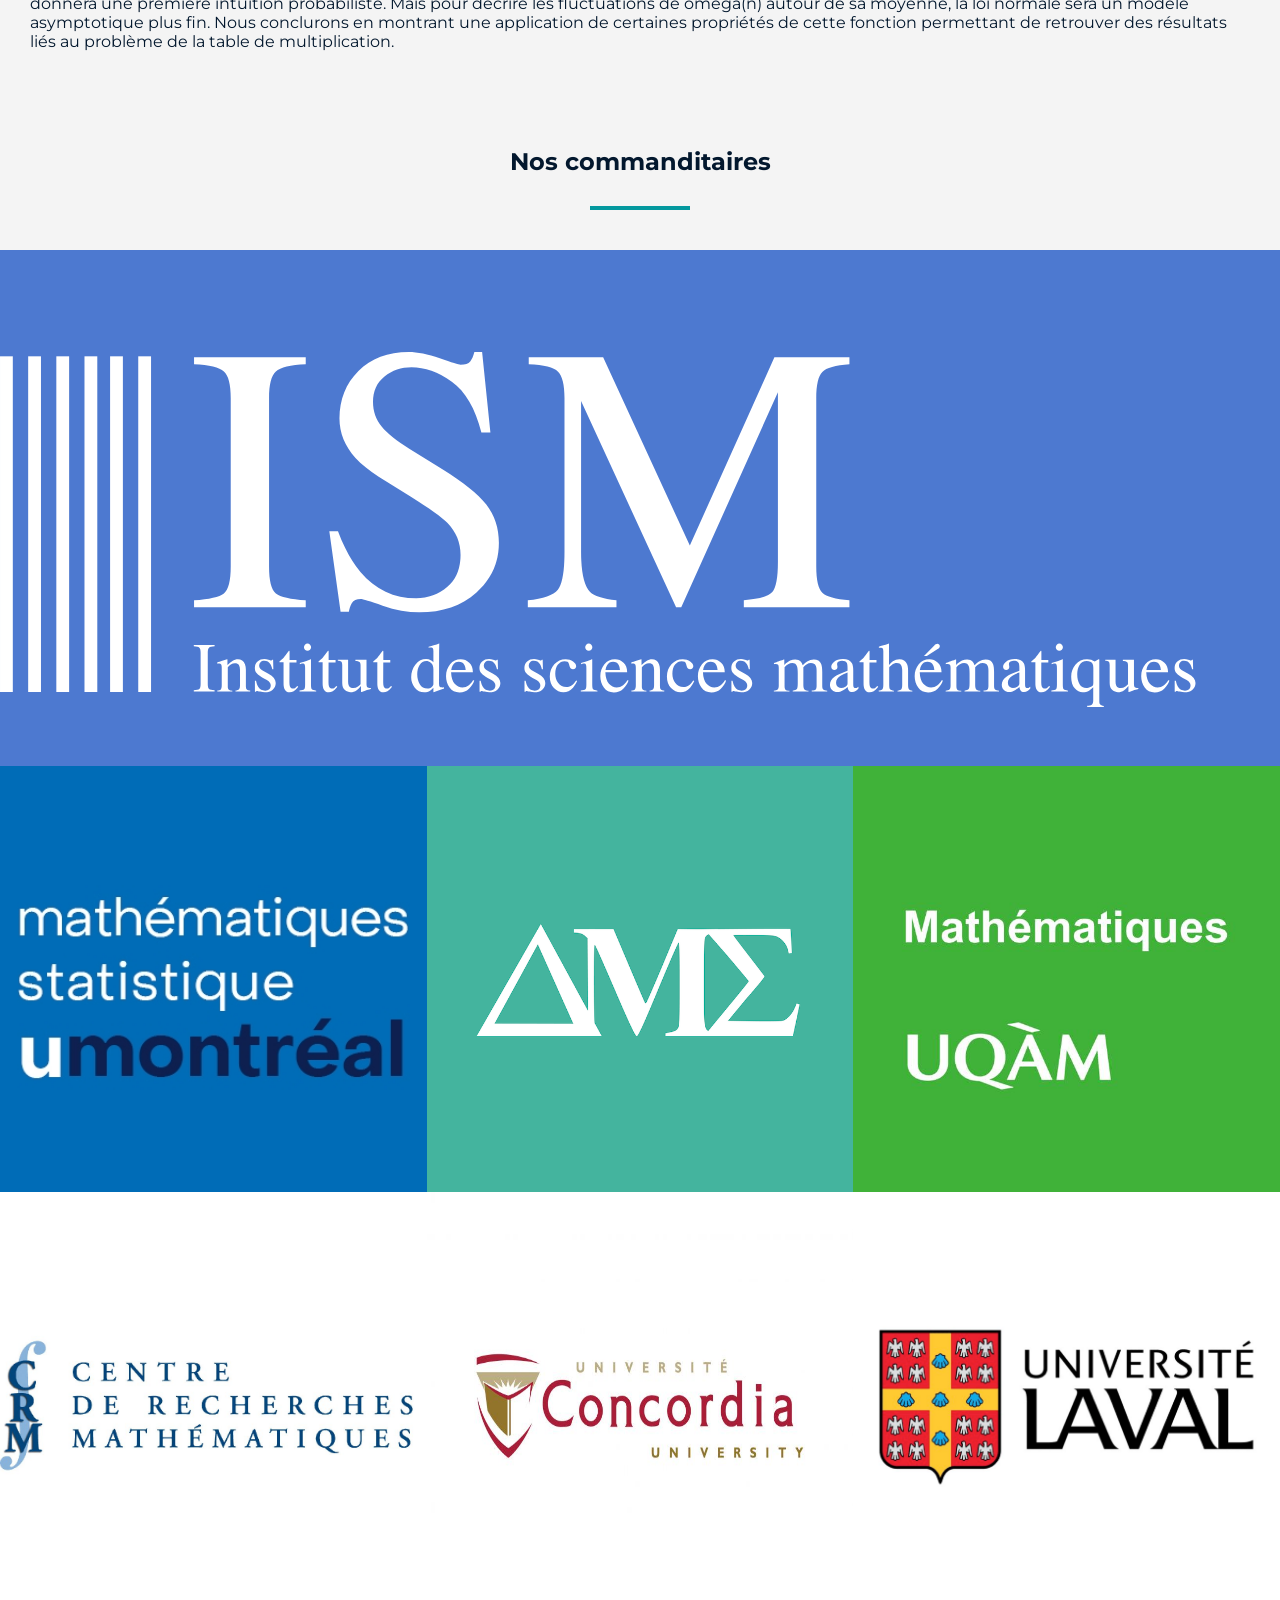
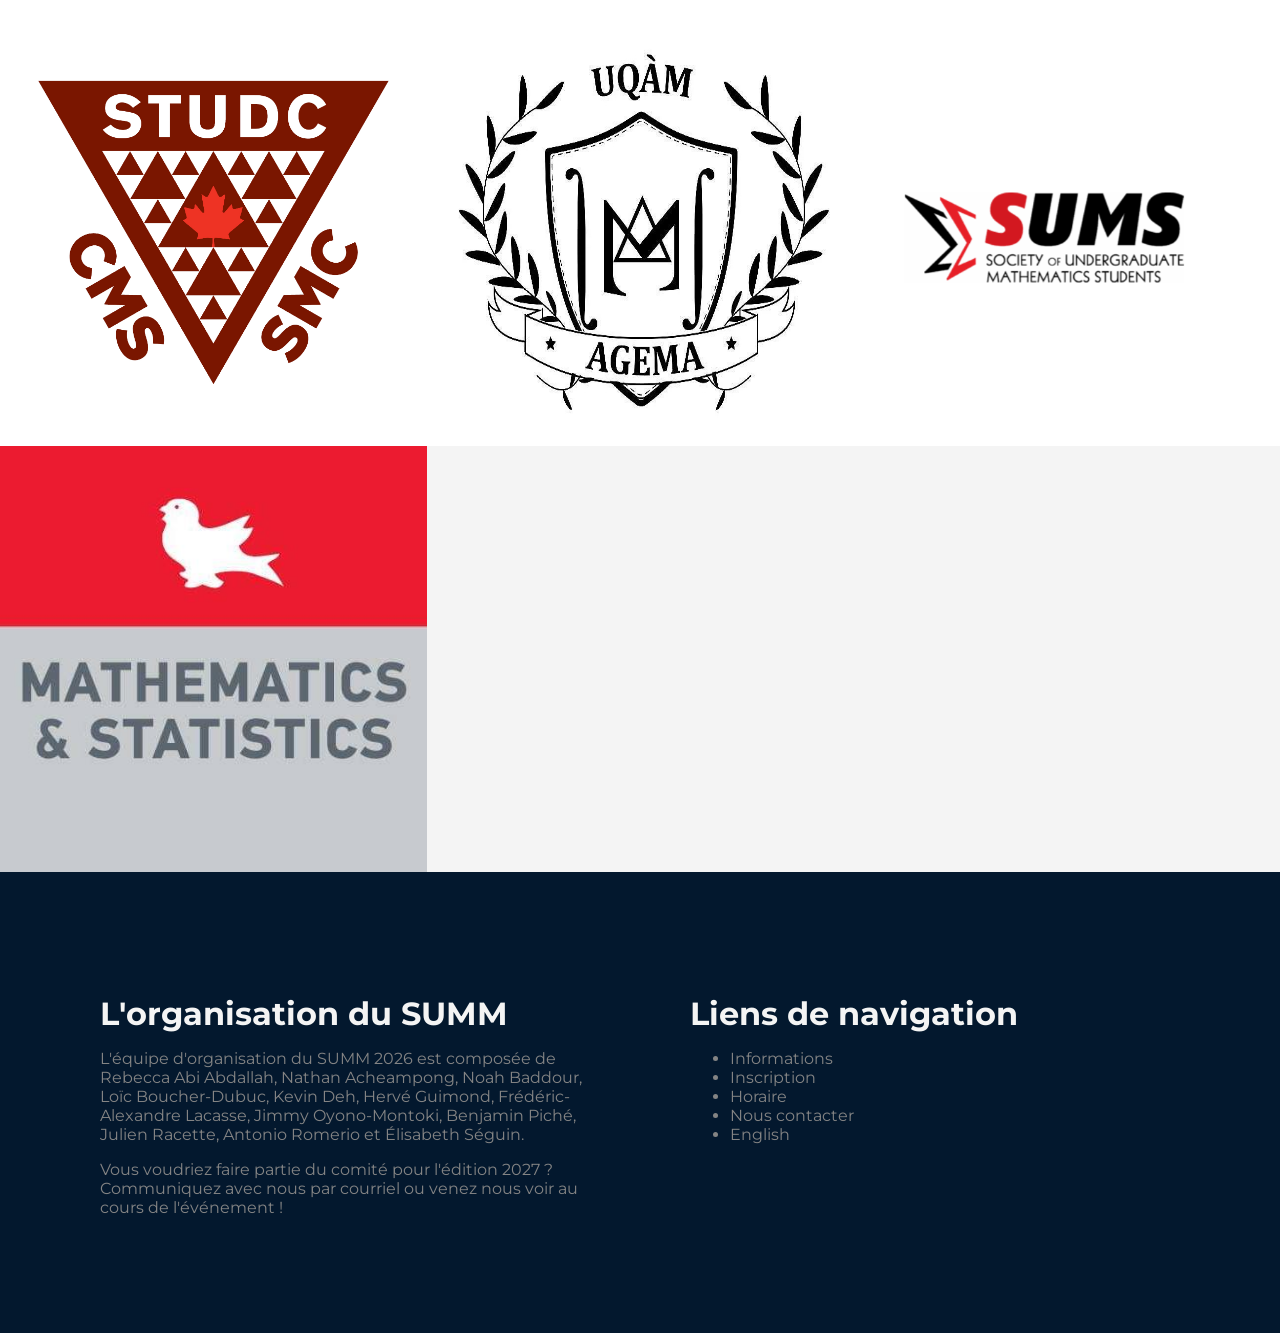
==== commit 793fe89f: "Update index.html" ====
--- a/index.html
+++ b/index.html
@@ -355,7 +355,7 @@
           <p></p>
         </div>
         <div class="talkhead mg-t-med" id="jeam_2">
-          <!-- <img src="img/people/C_Paquette.jpg"> -->
+          <img src="img/people/J_Maheux.jpg">
           <p><strong></strong></p>
           <h2>Jean-François Maheux</h2>
           <h3>
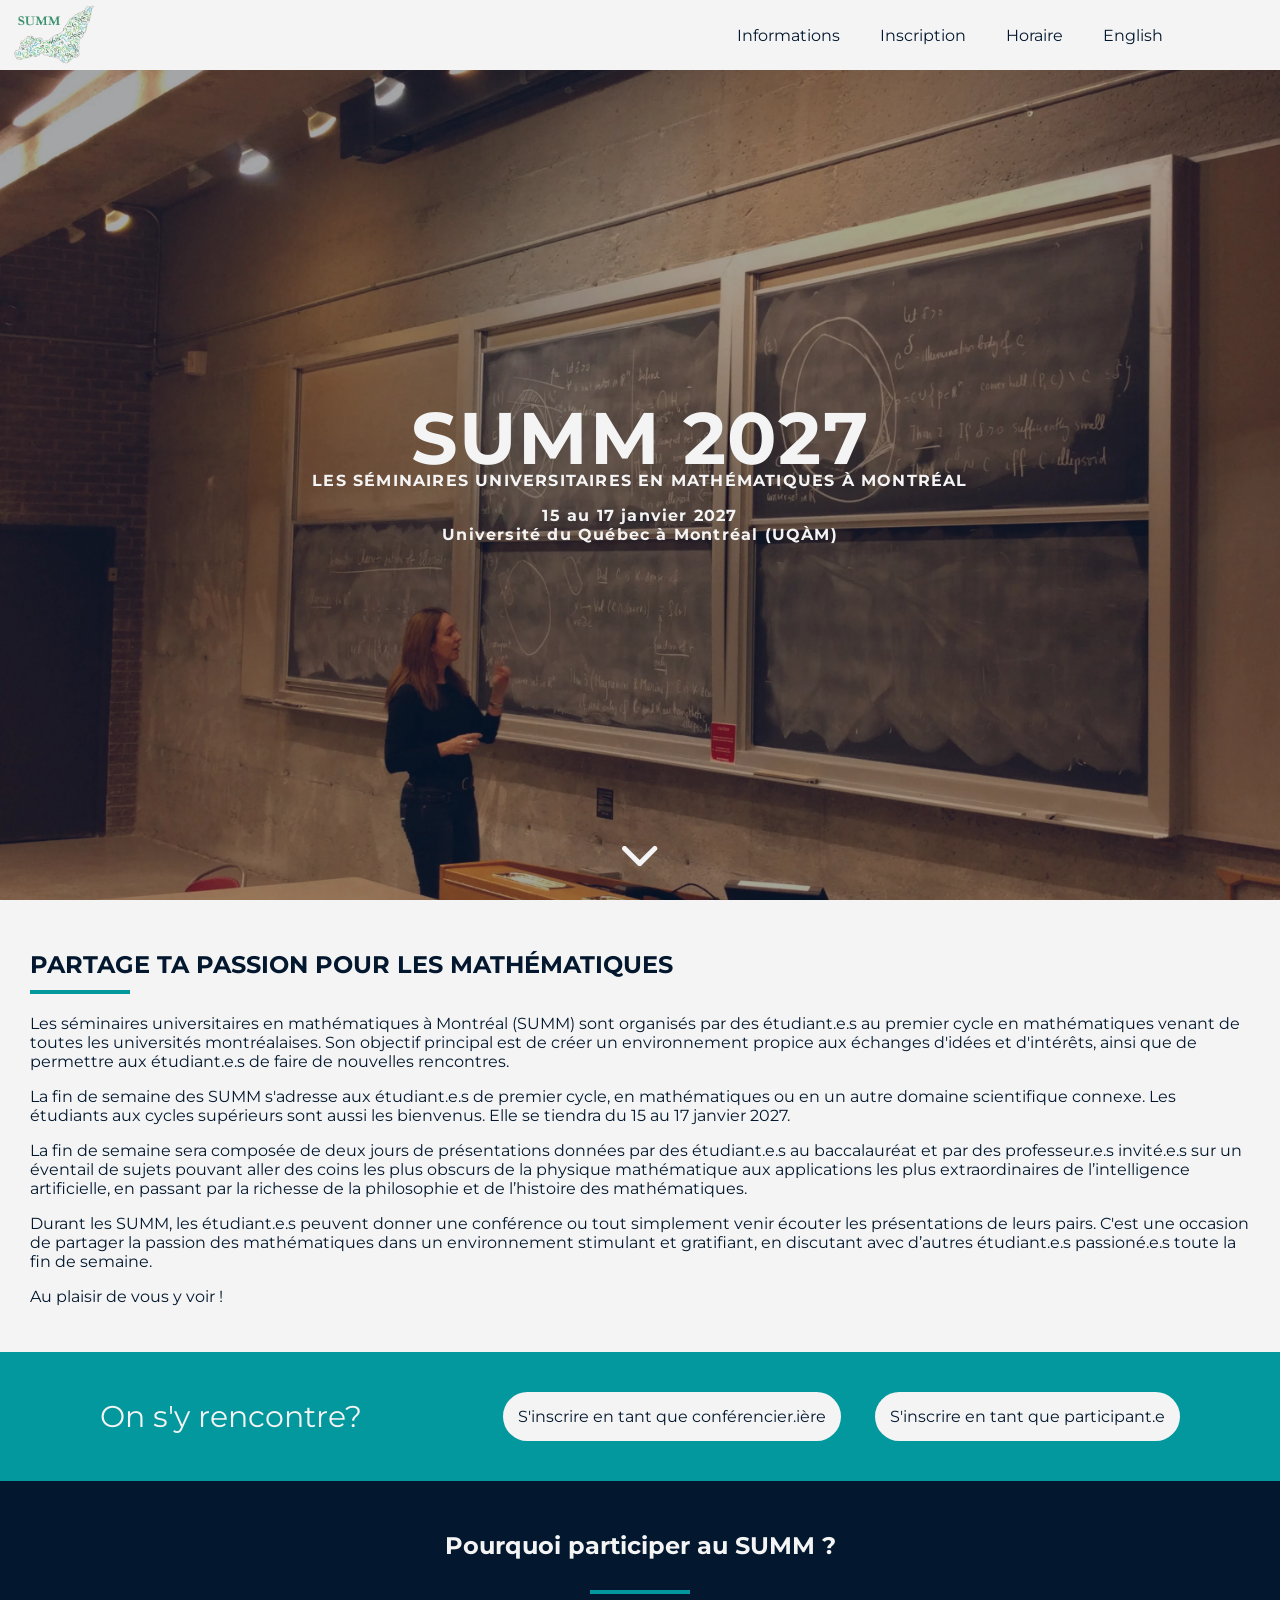
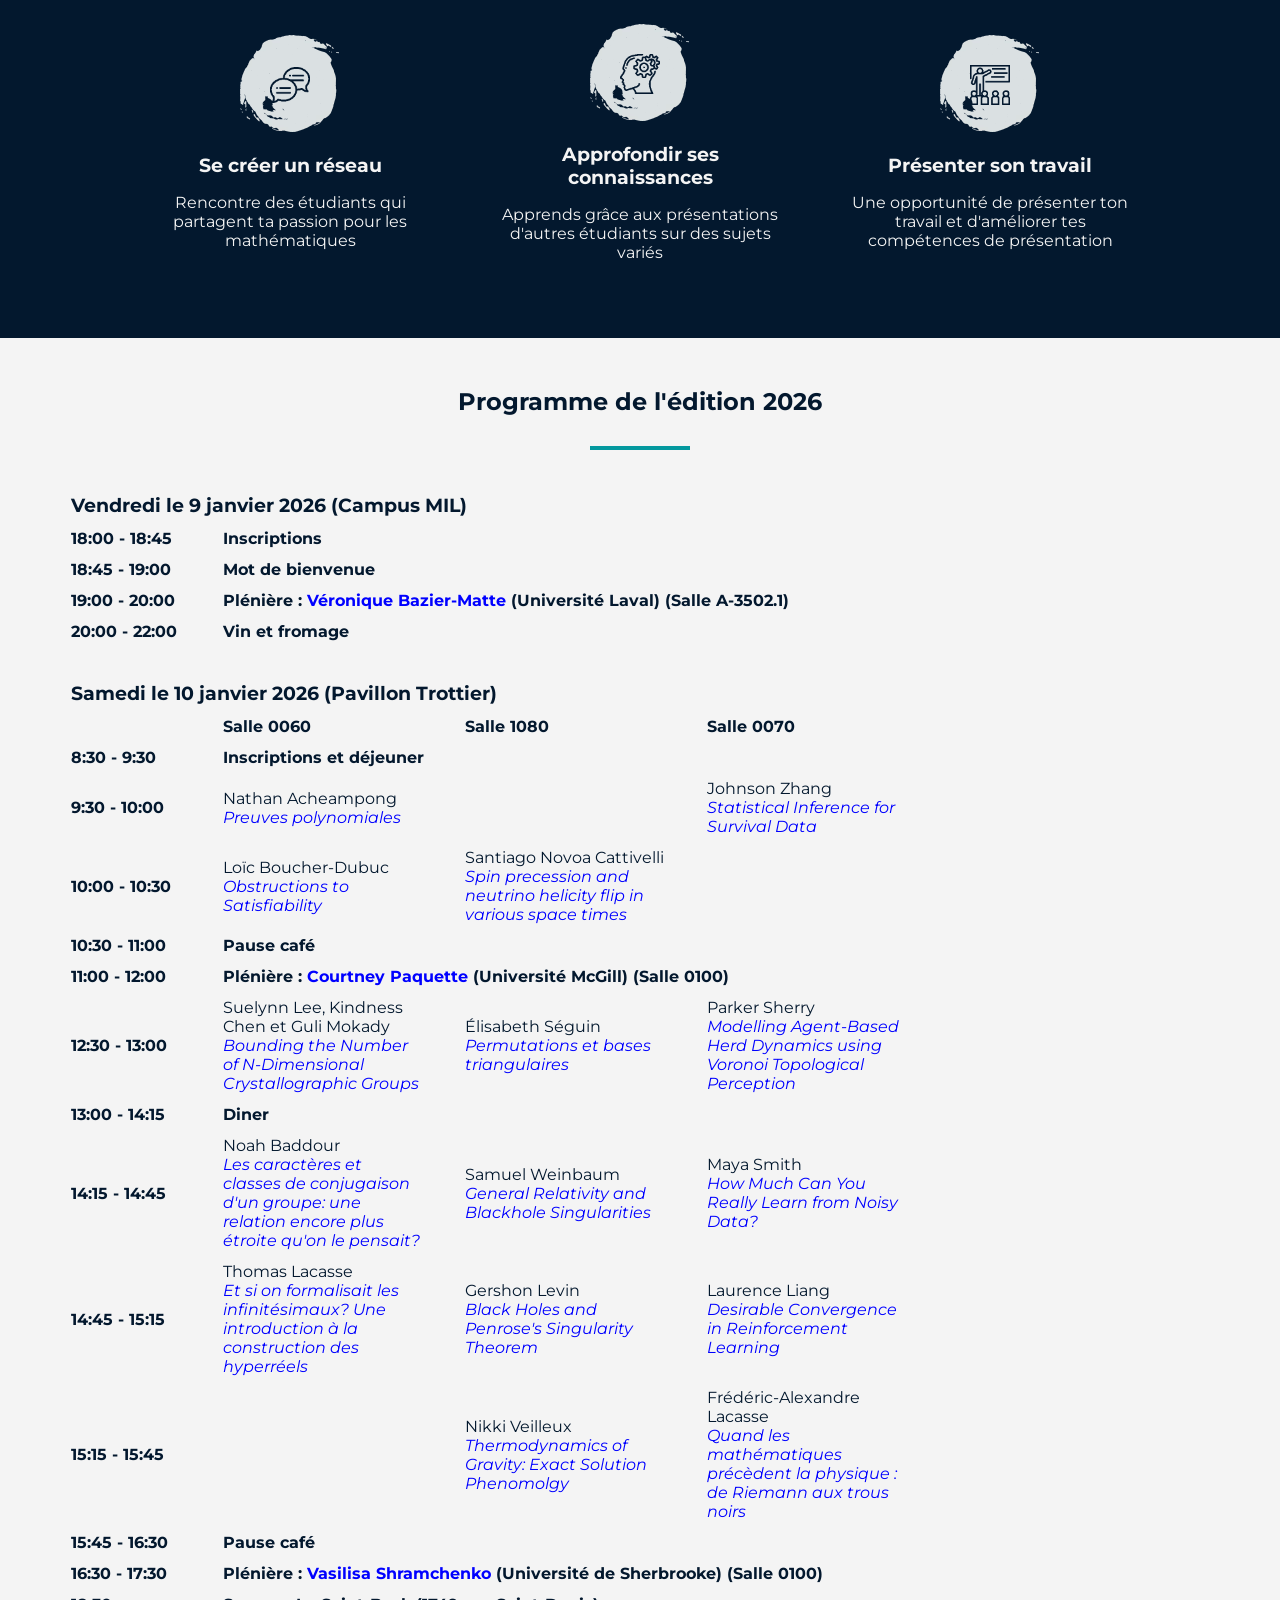
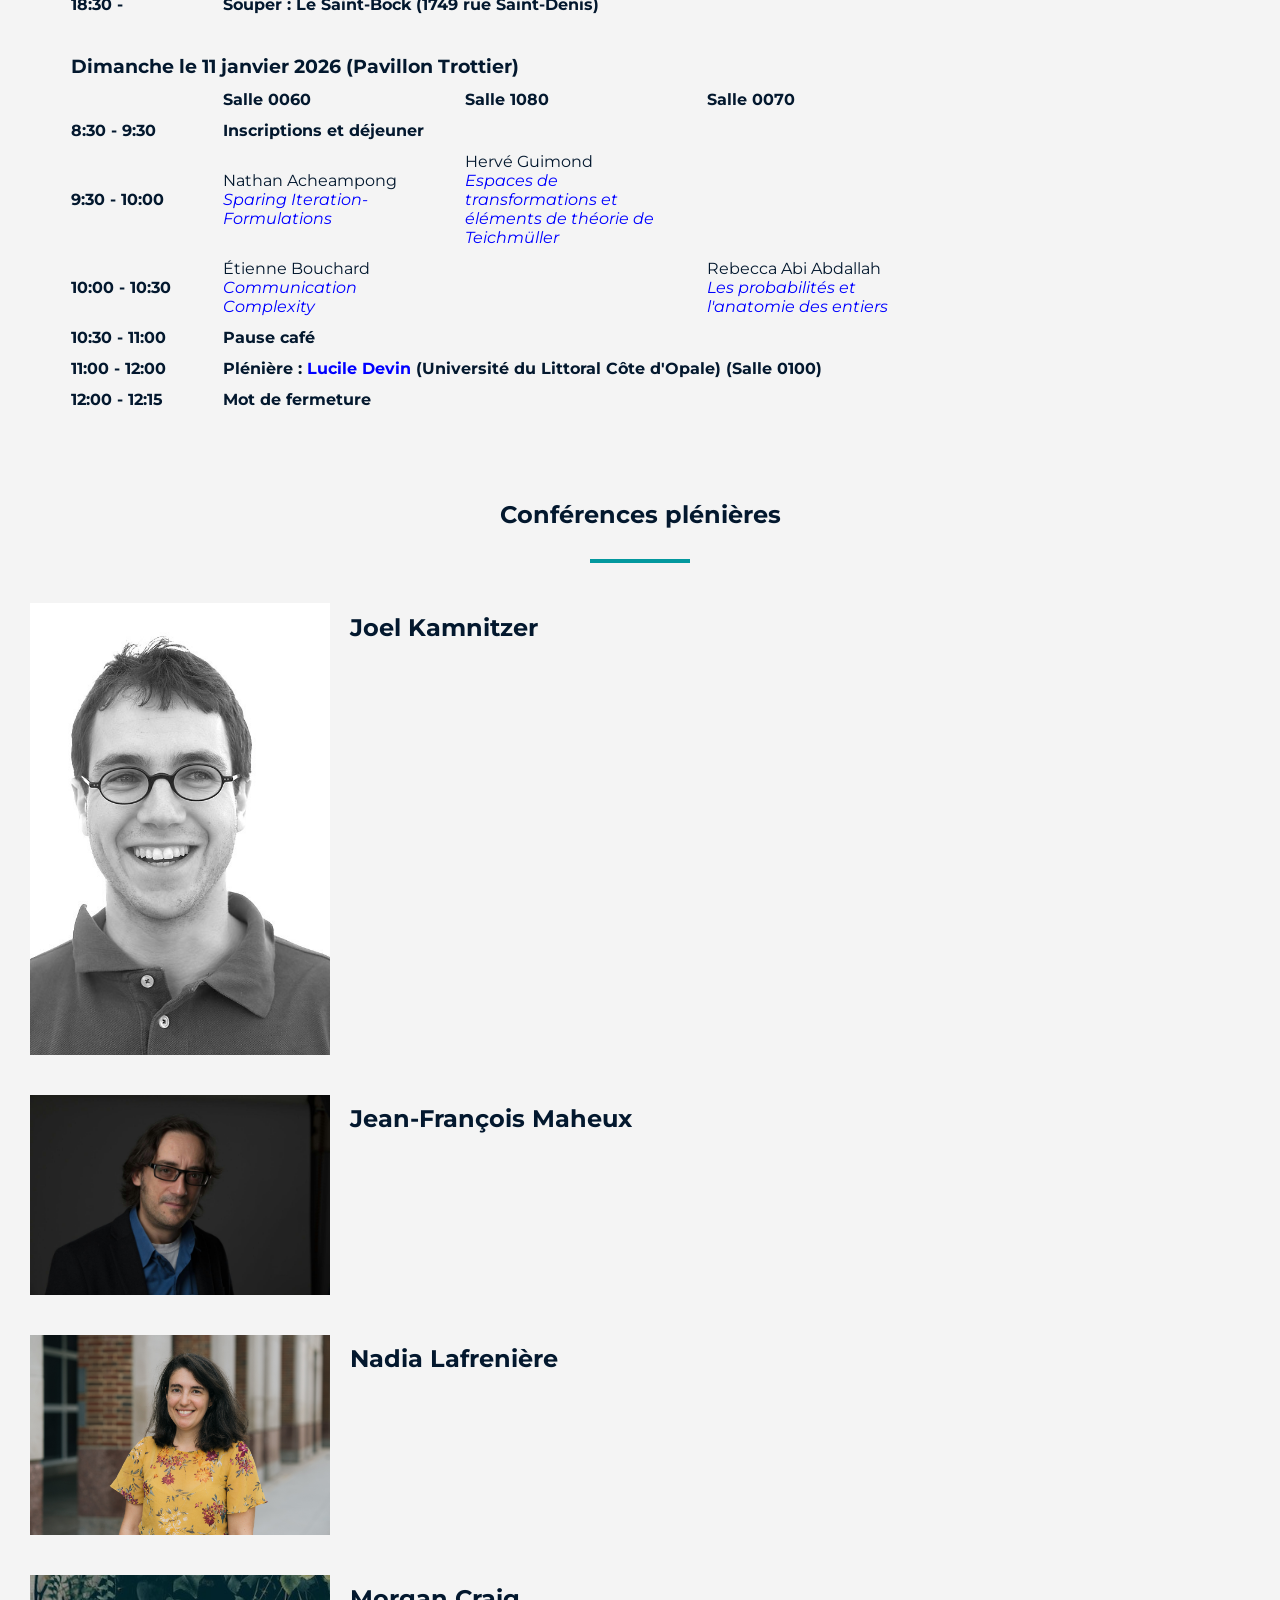
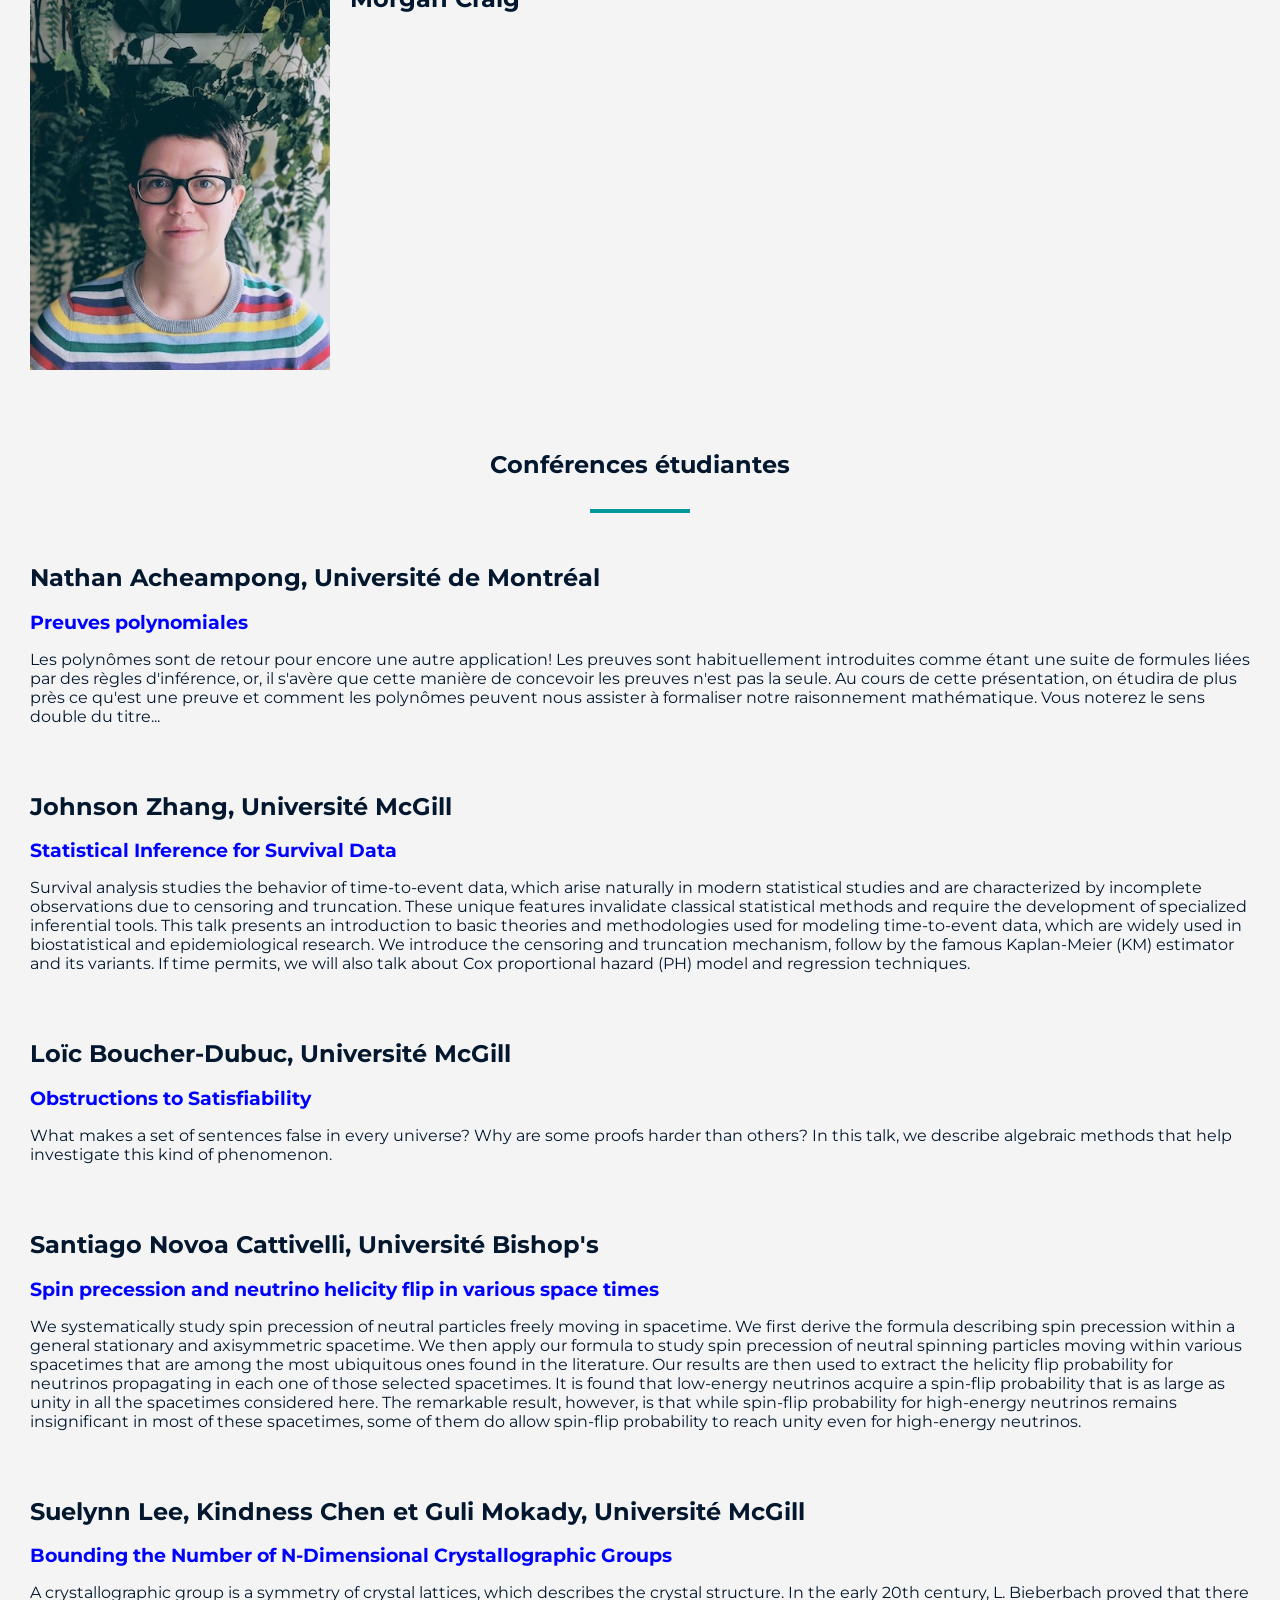
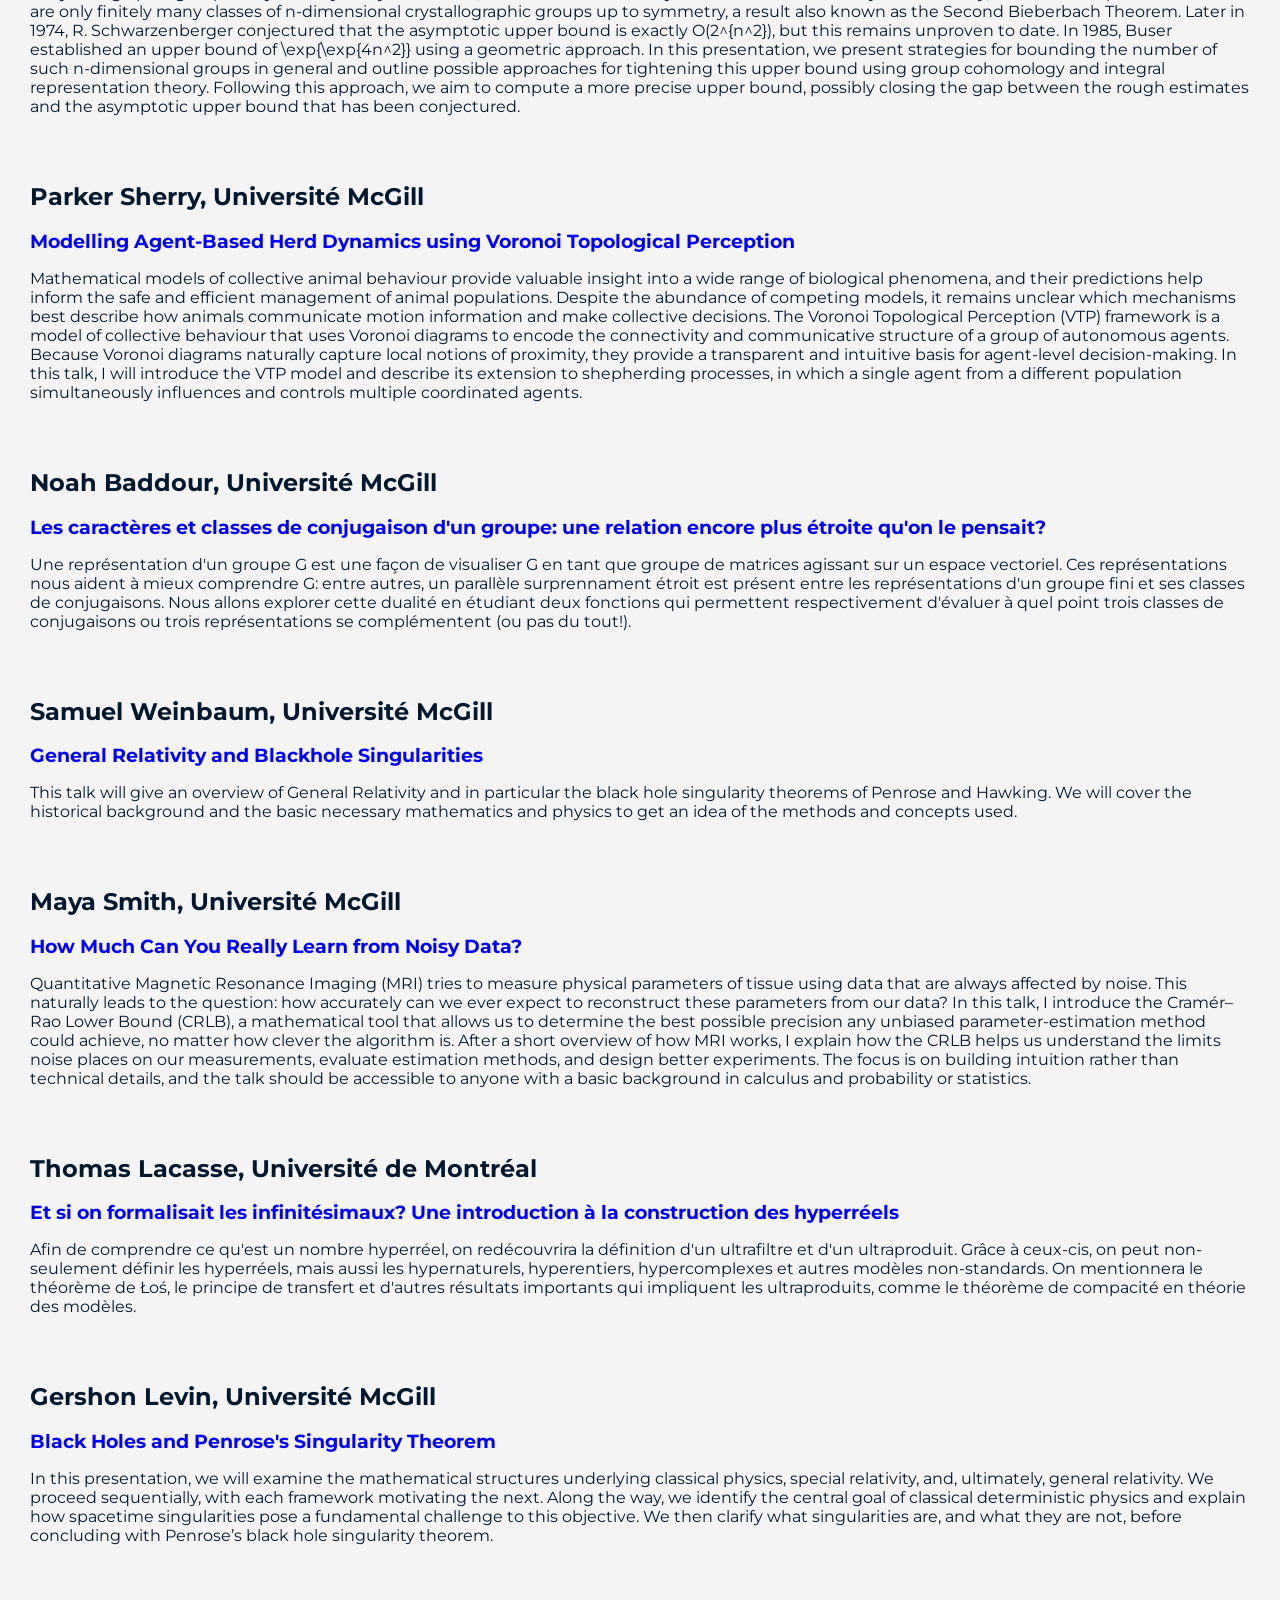
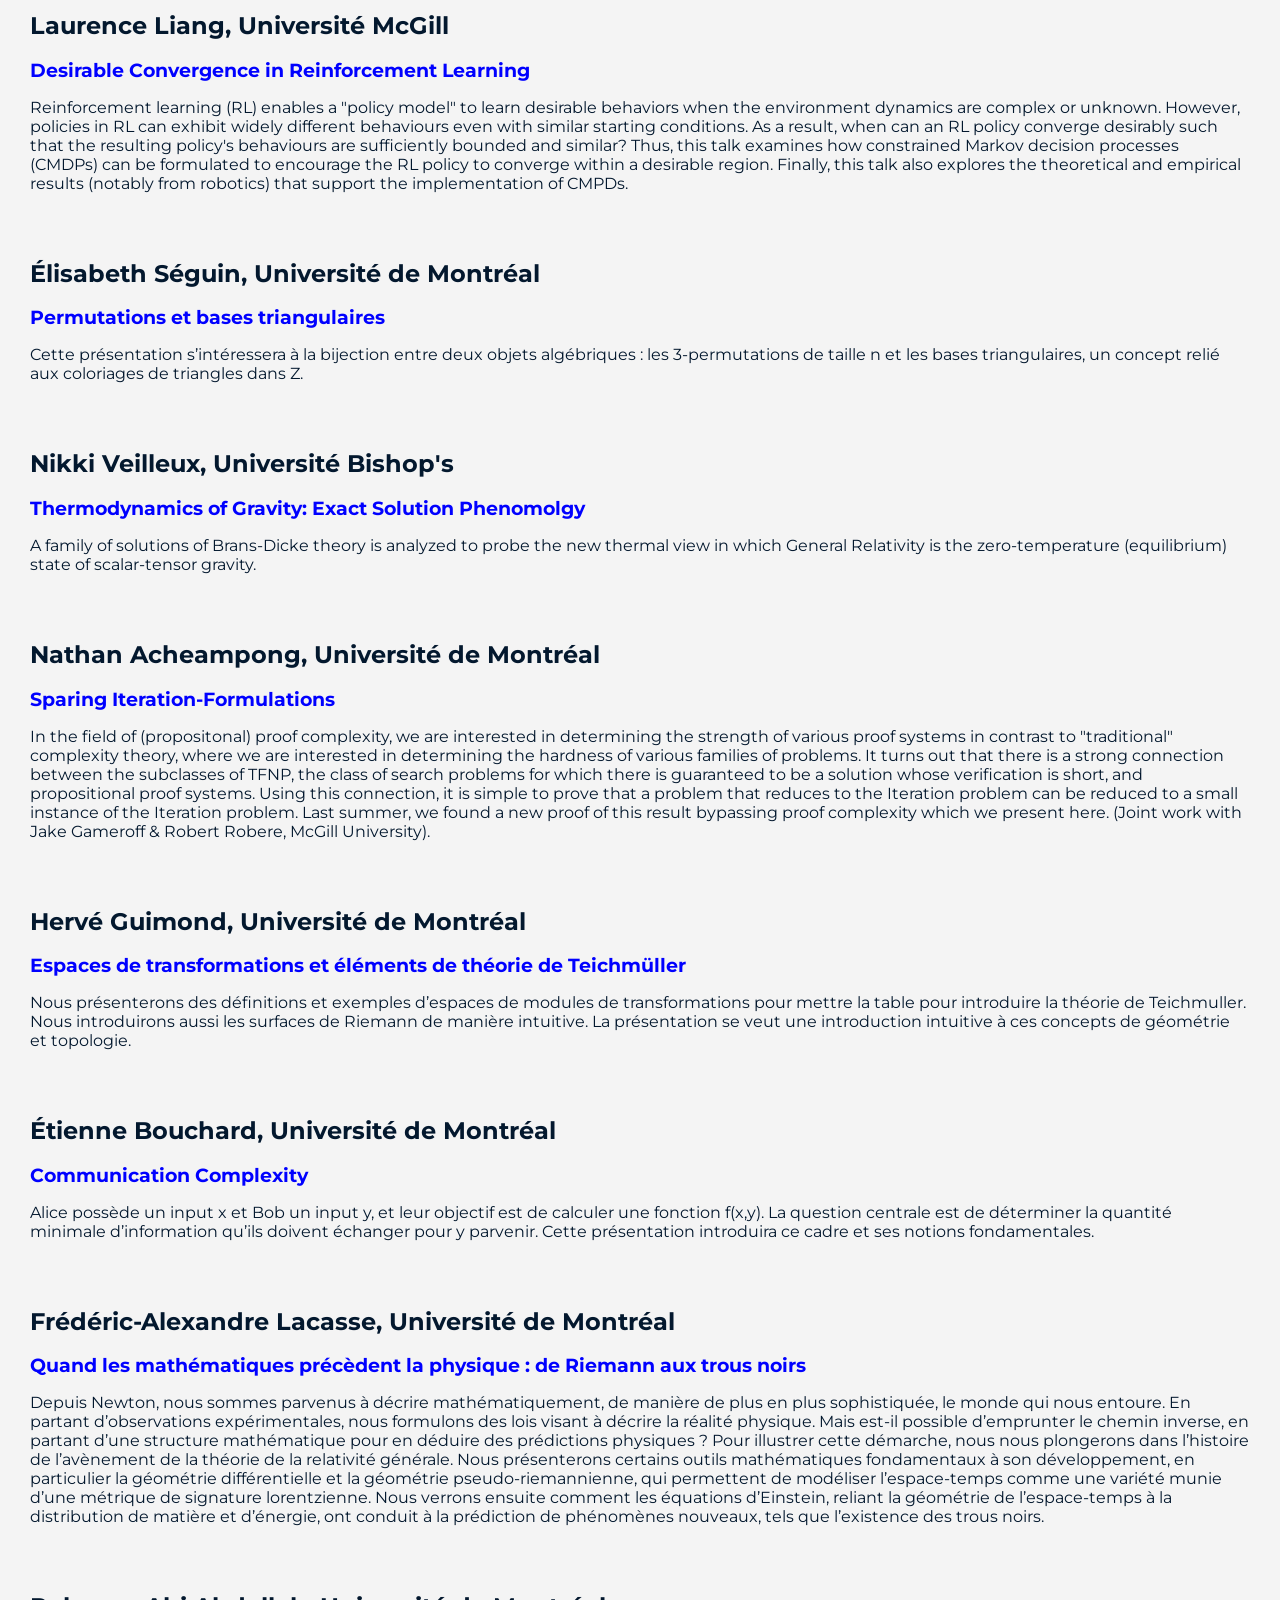
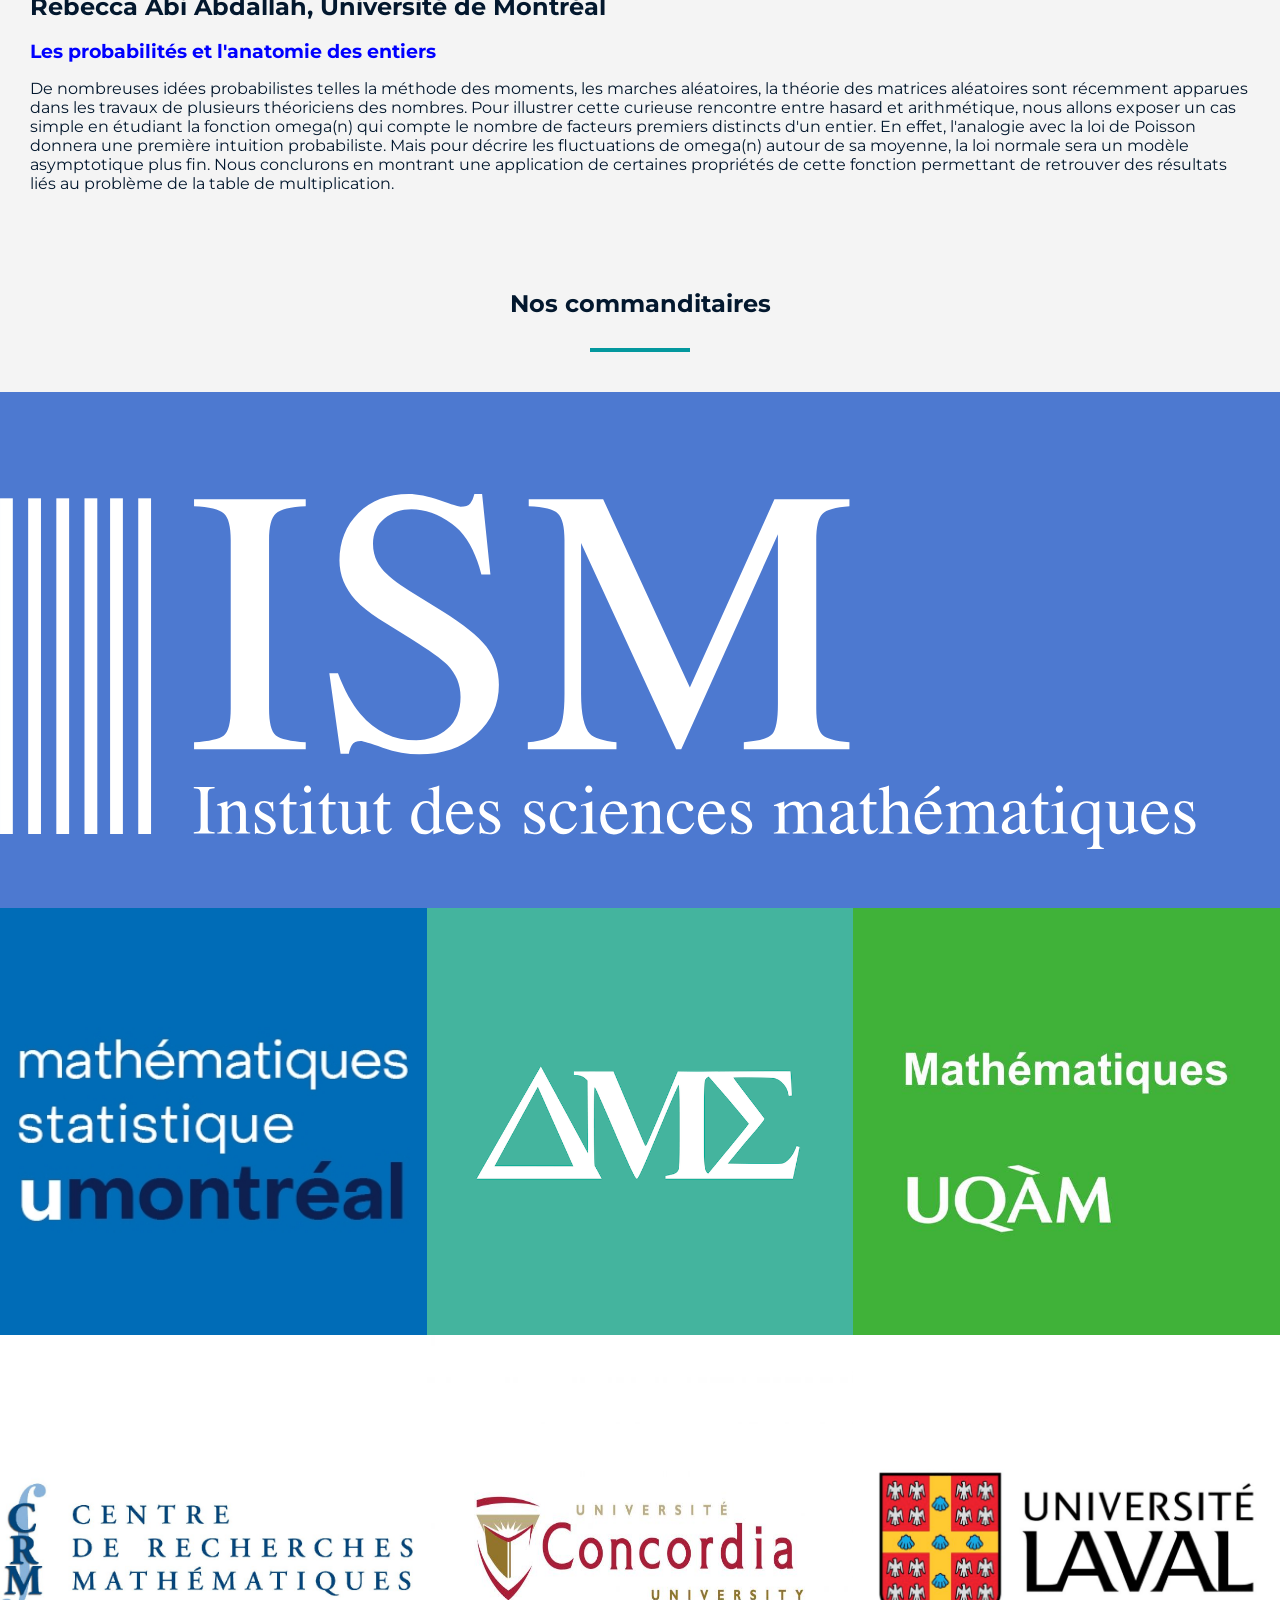
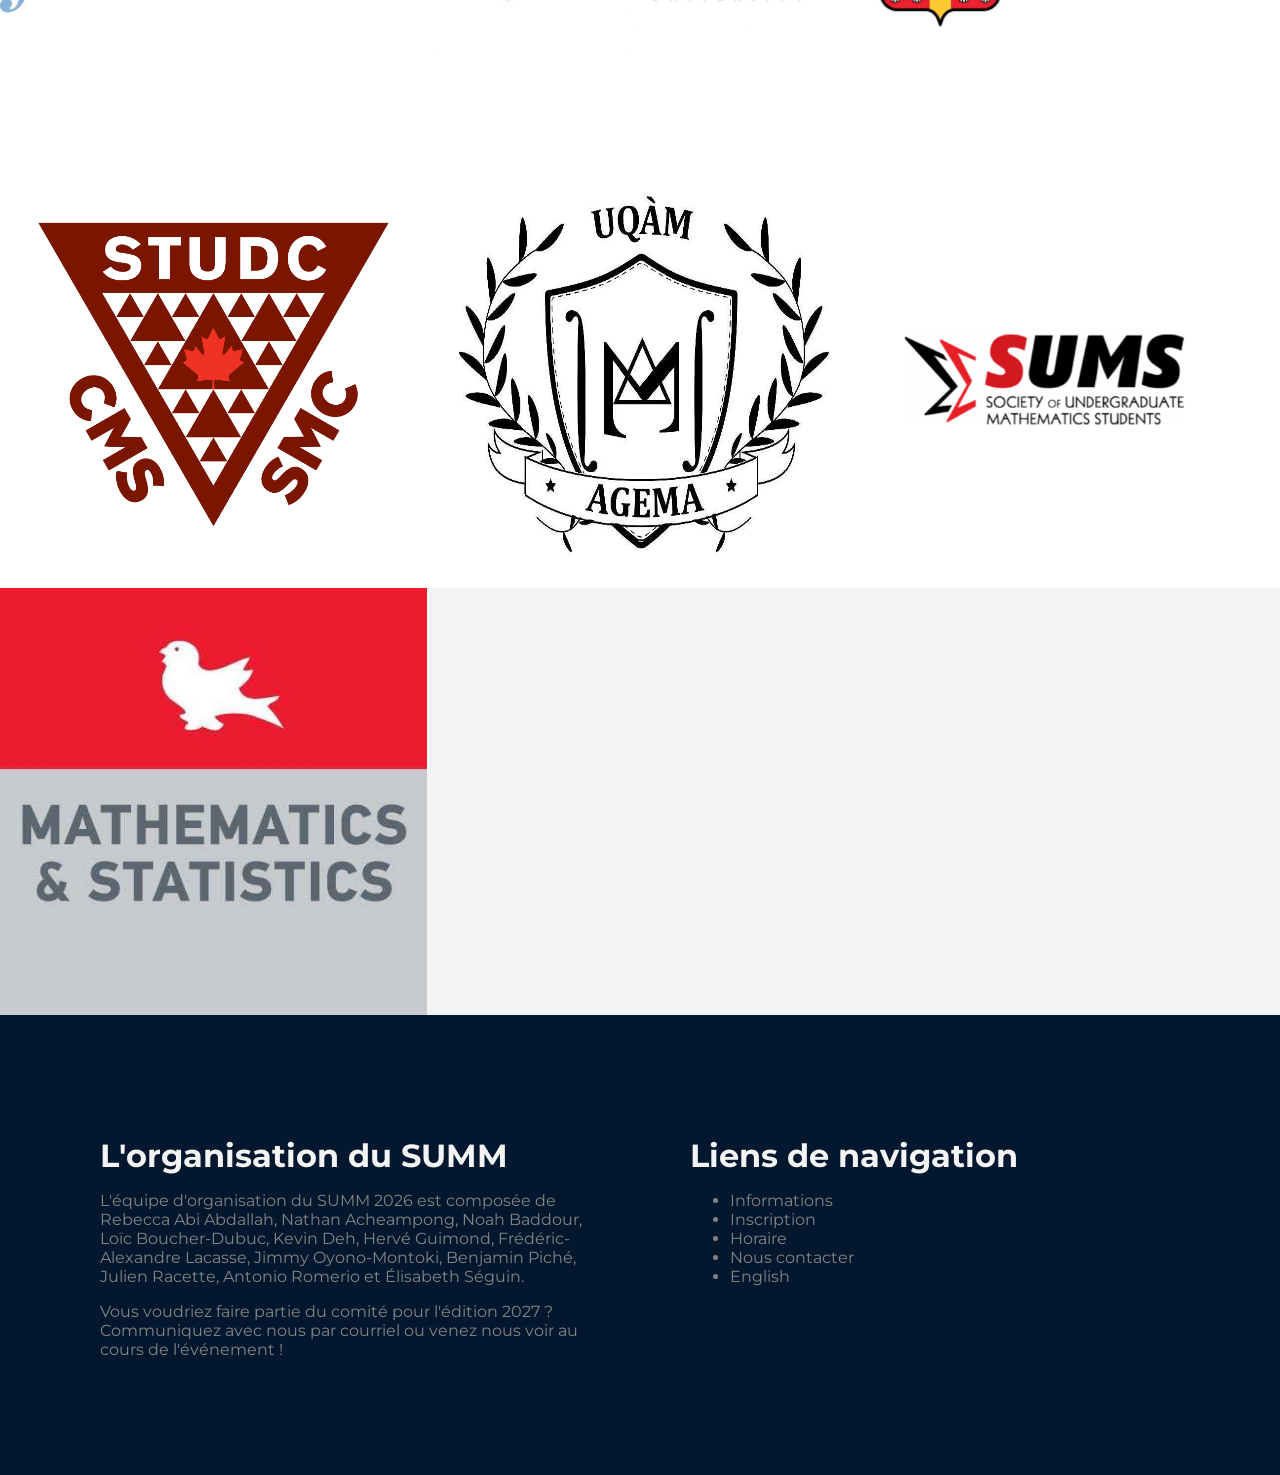
==== commit 4dd4f629: "Update index.html" ====
--- a/index.html
+++ b/index.html
@@ -355,7 +355,7 @@
           <p></p>
         </div>
         <div class="talkhead mg-t-med" id="jeam_2">
-          <img src="img/people/J_Maheux.jpg">
+          <img src="img/people/J_Maheux2027.jpg">
           <p><strong></strong></p>
           <h2>Jean-François Maheux</h2>
           <h3>
